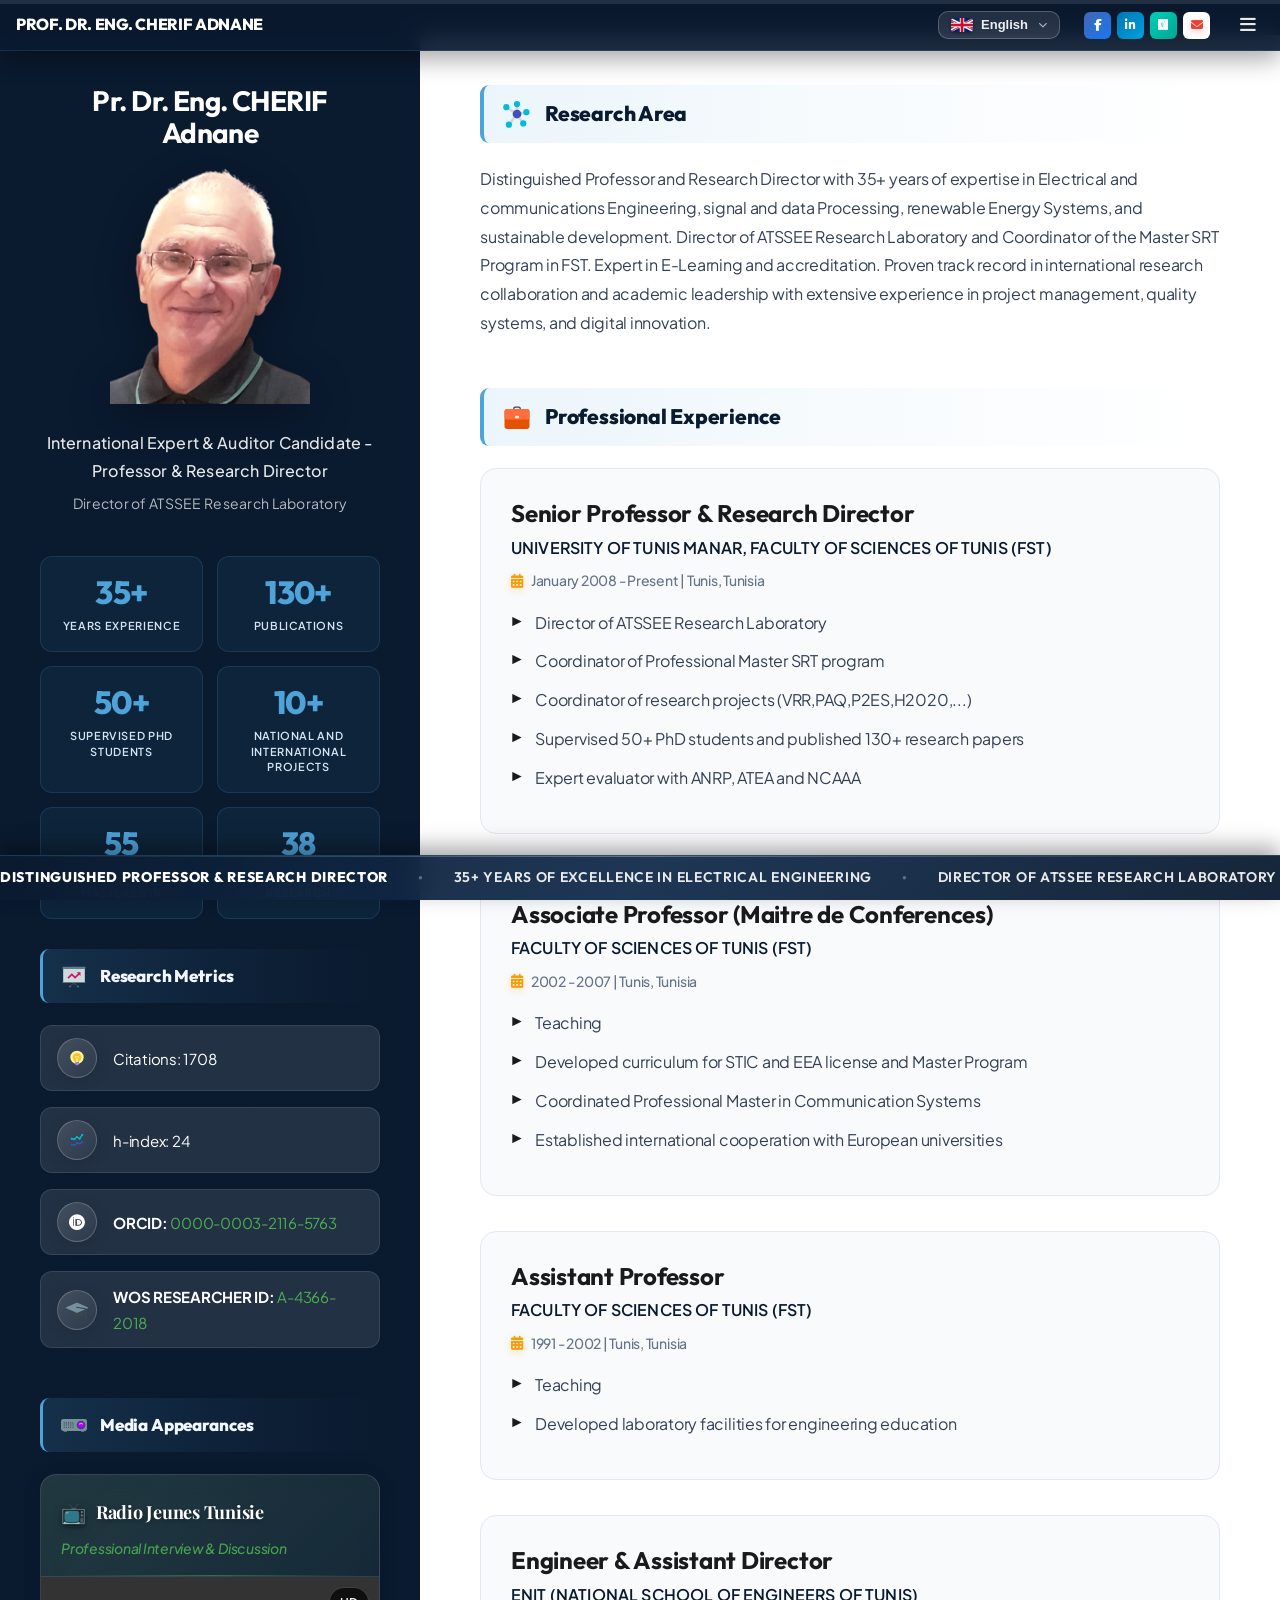
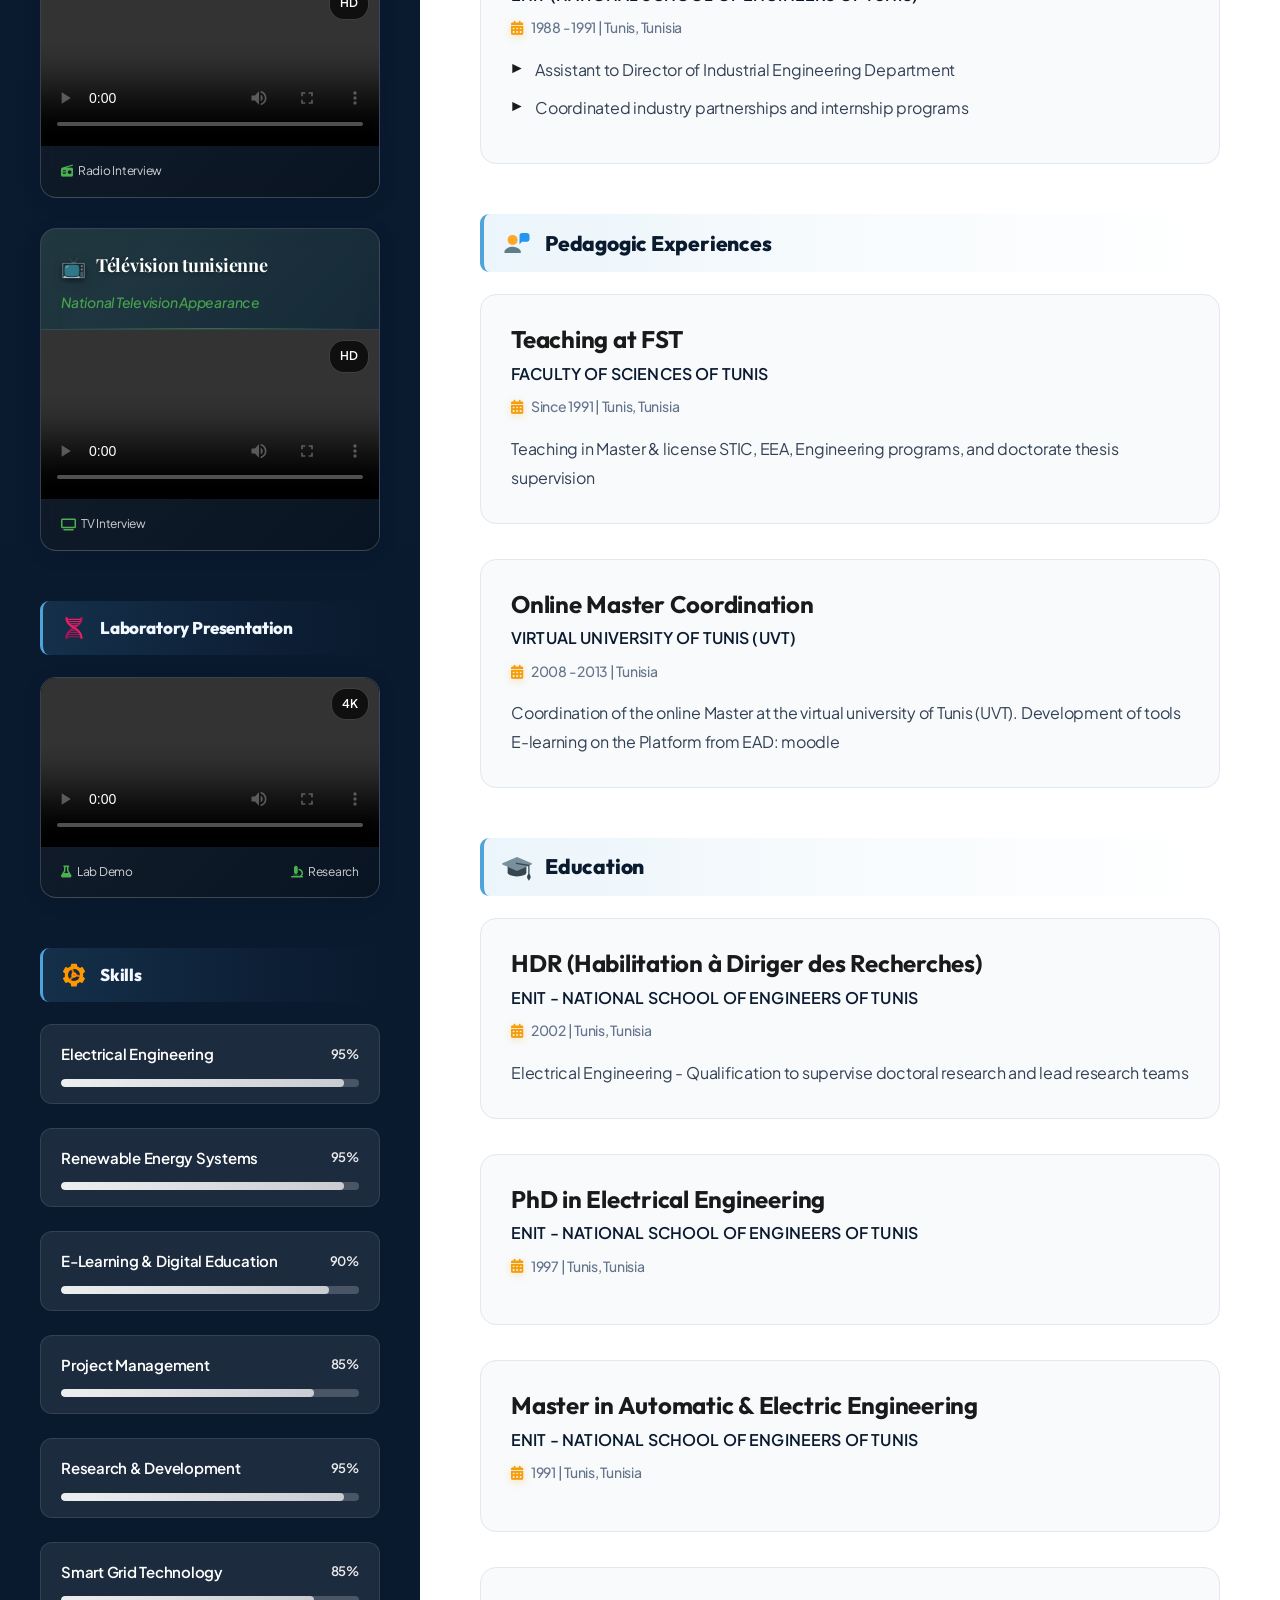
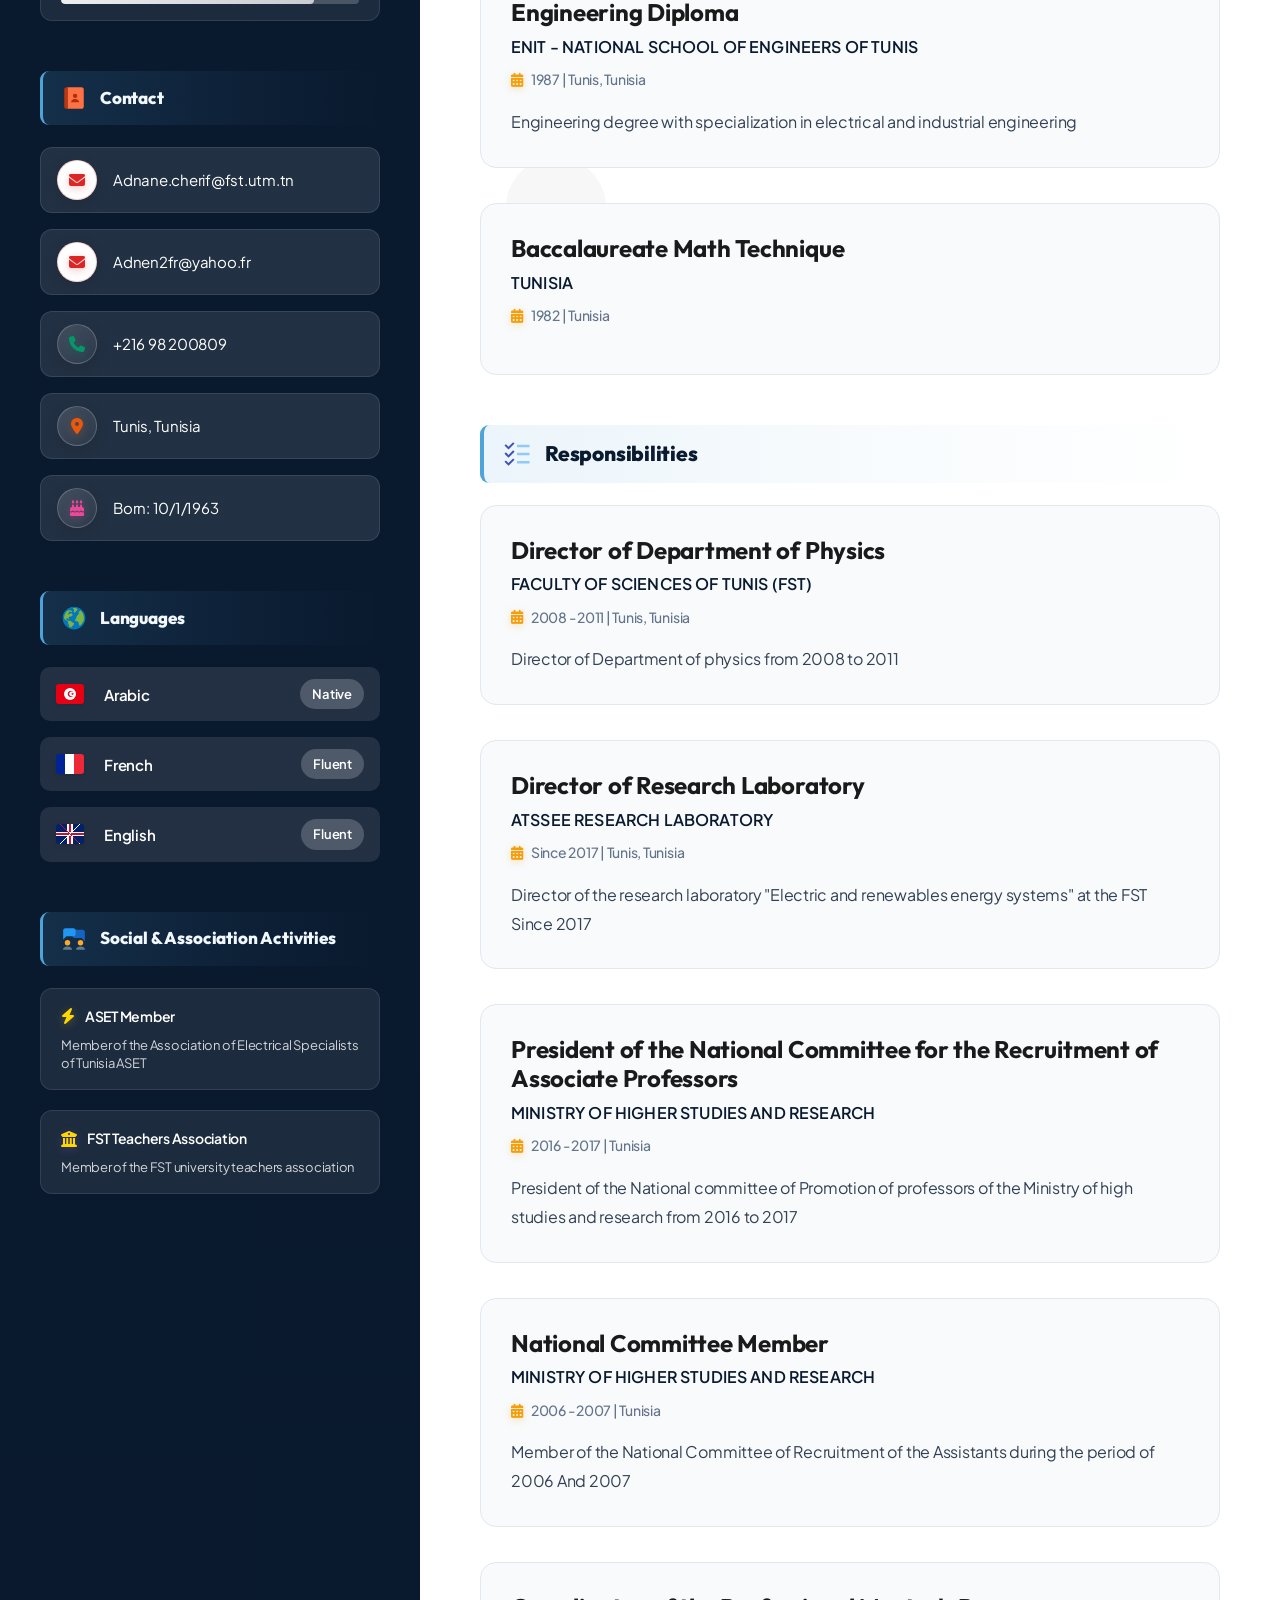
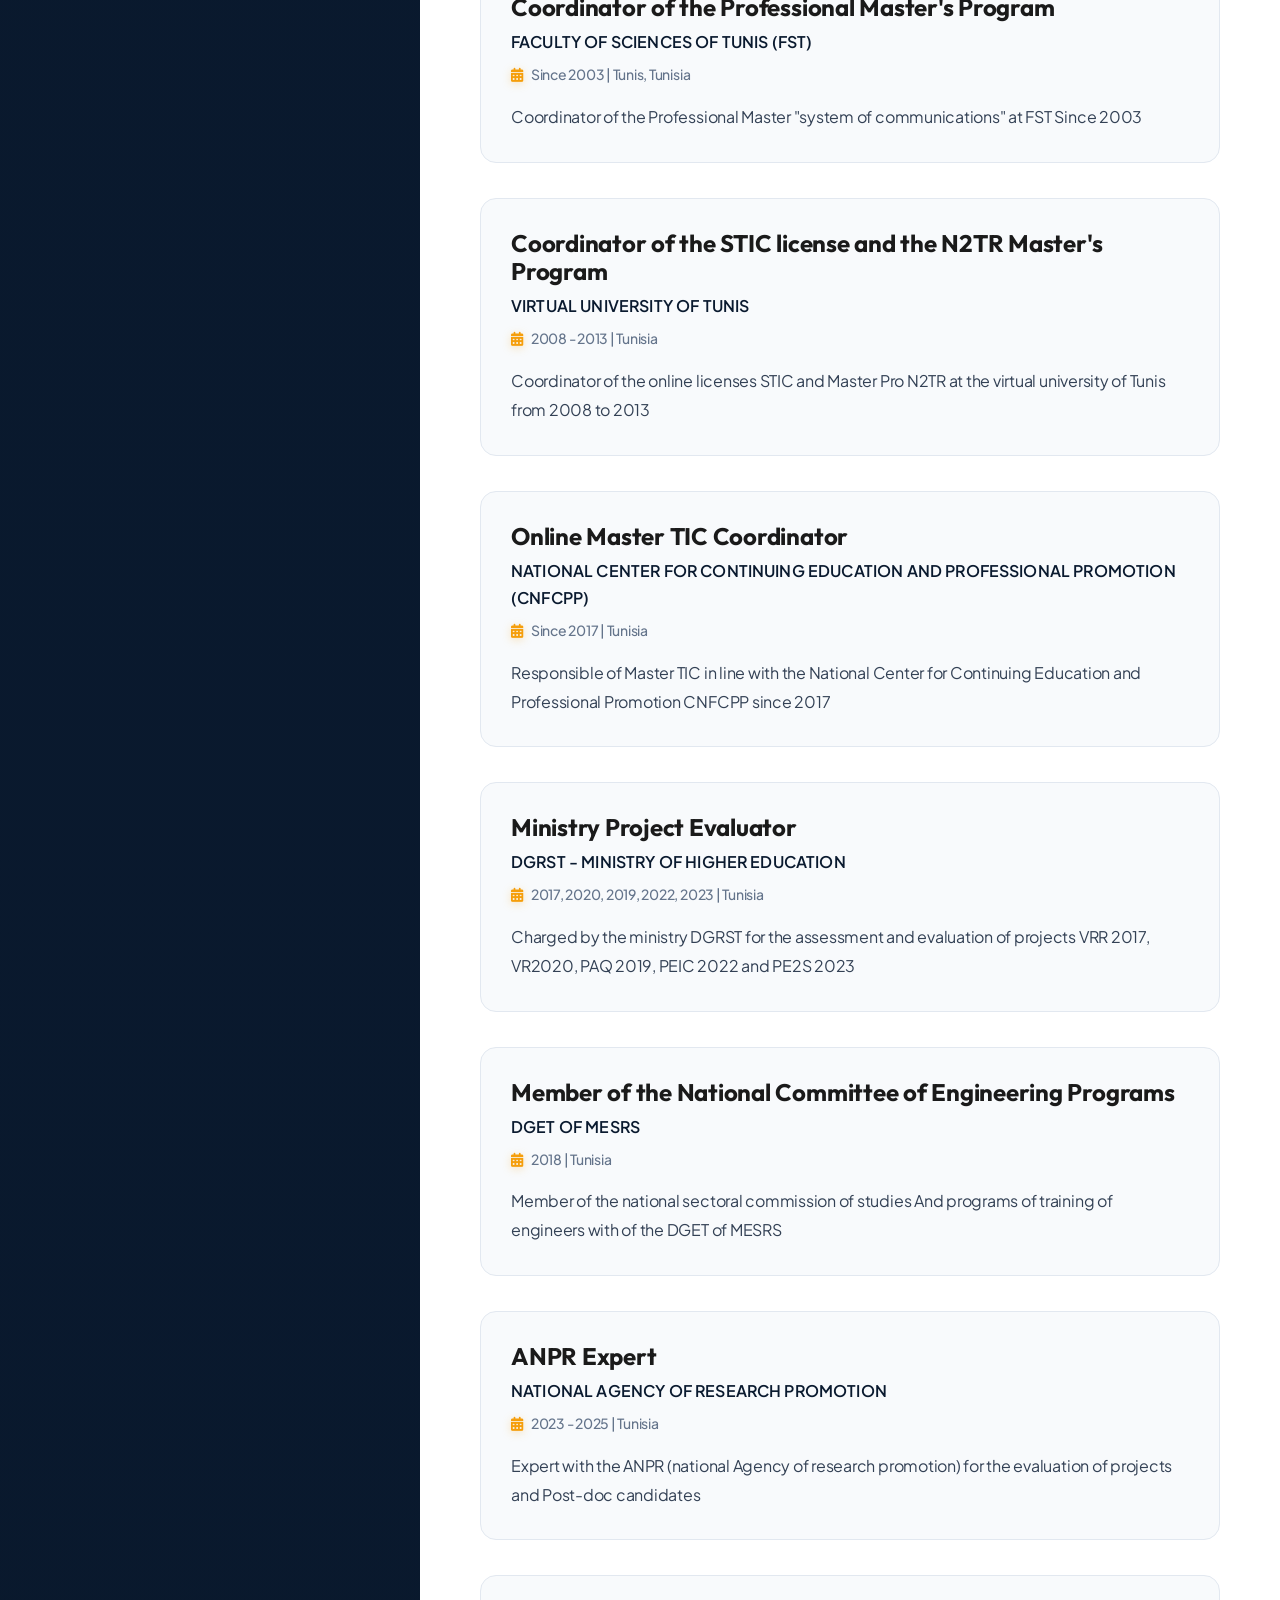
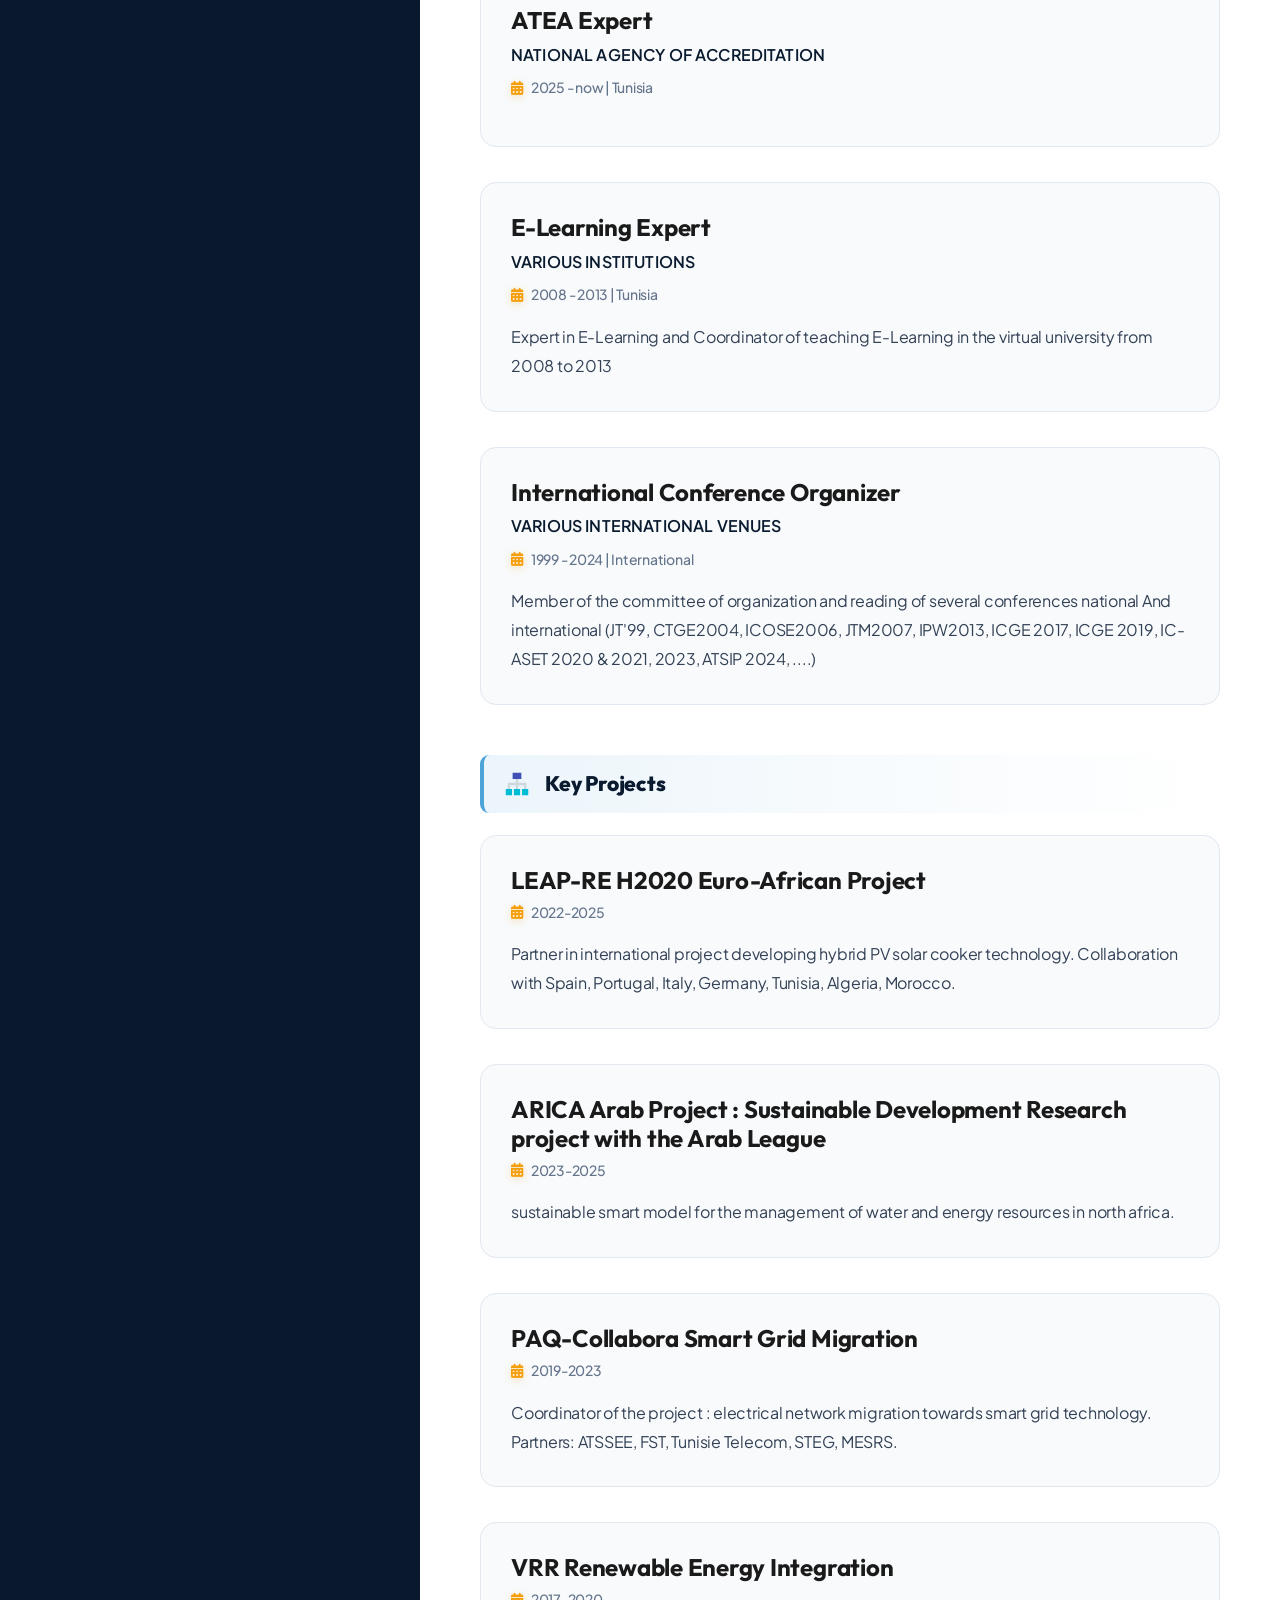
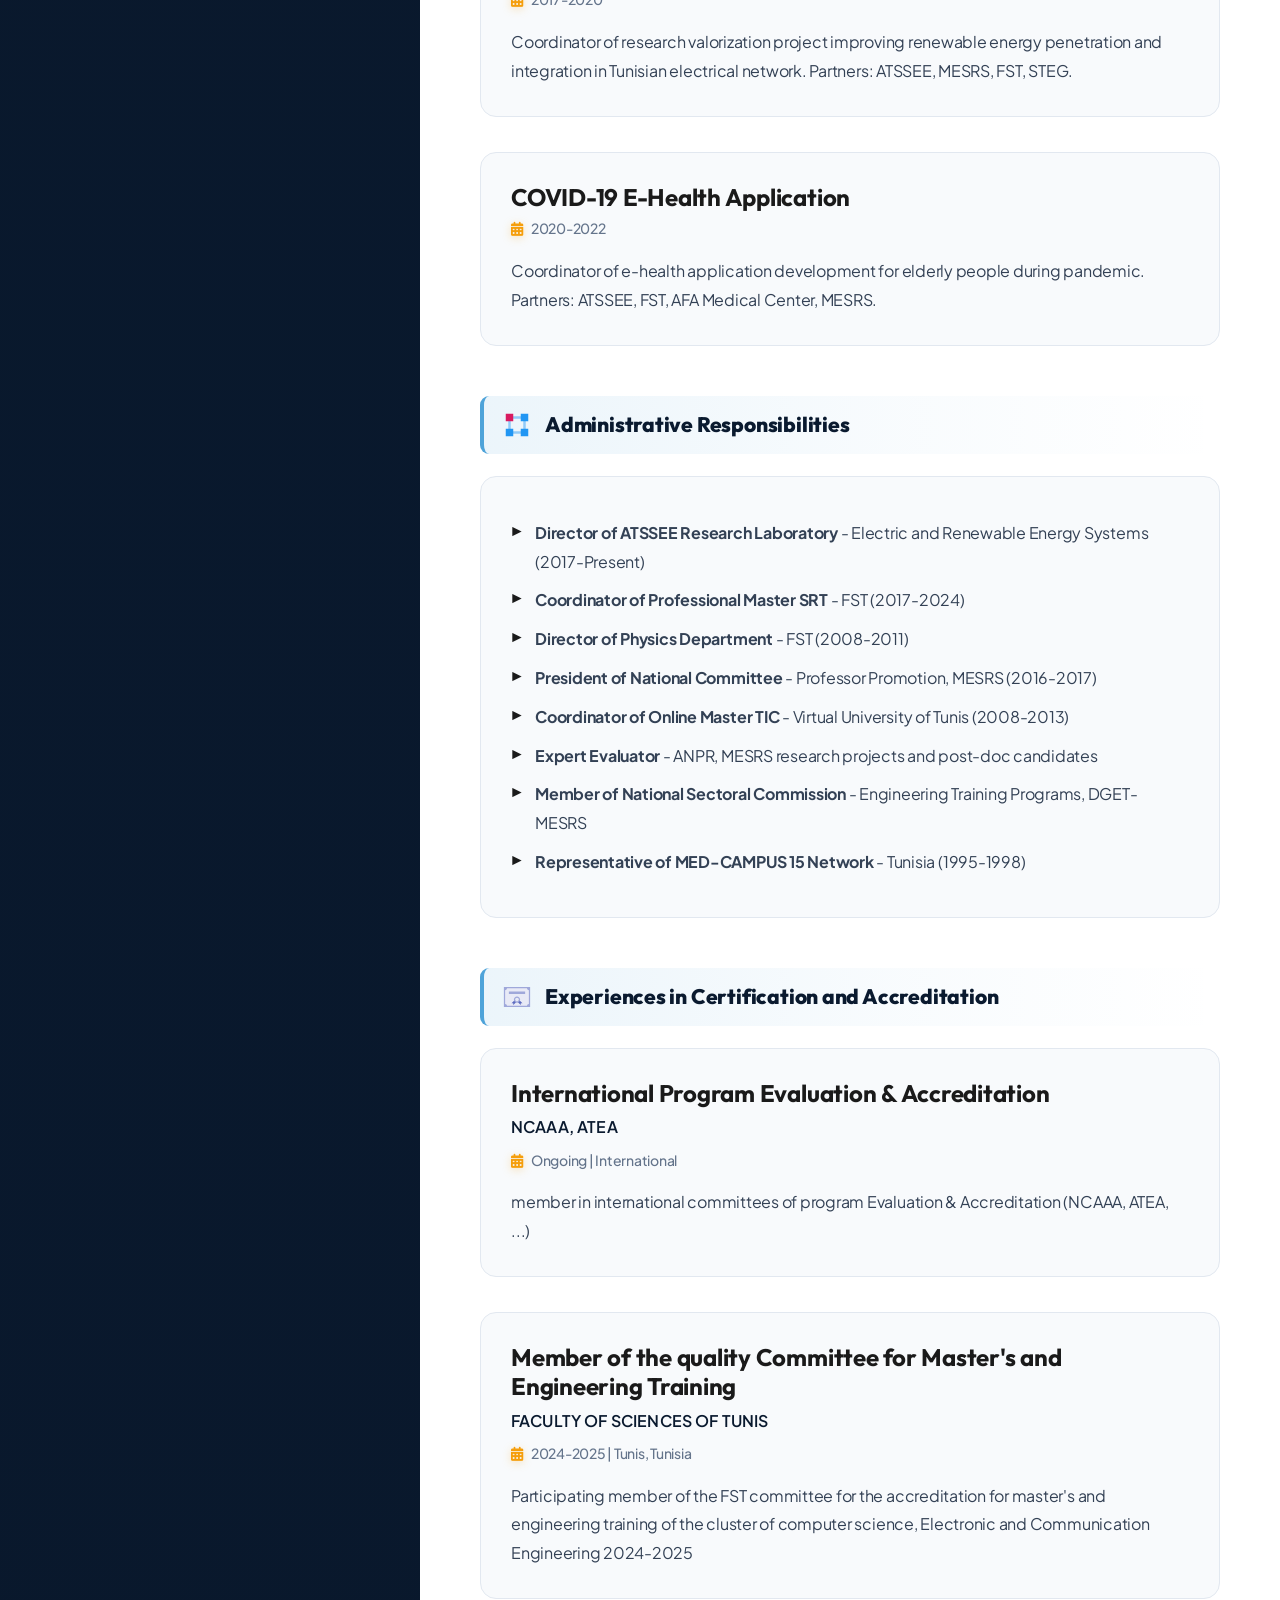
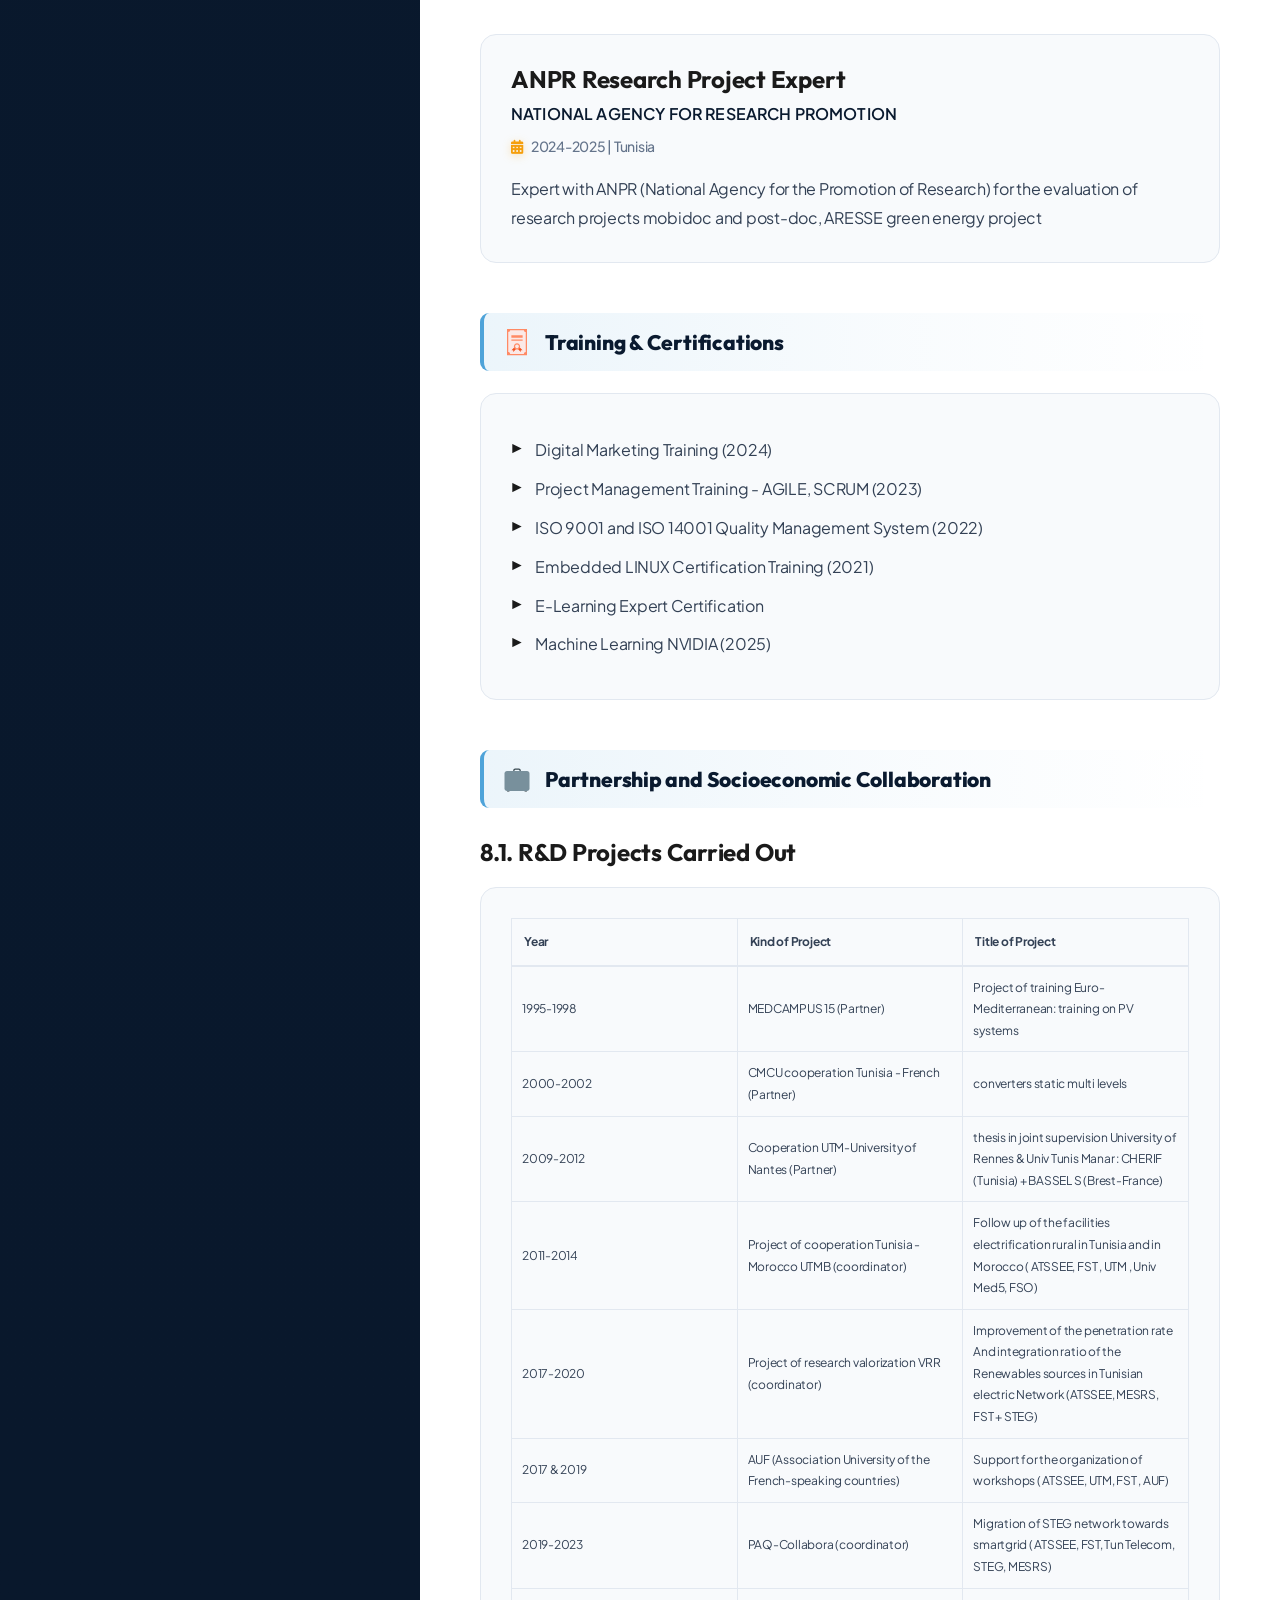
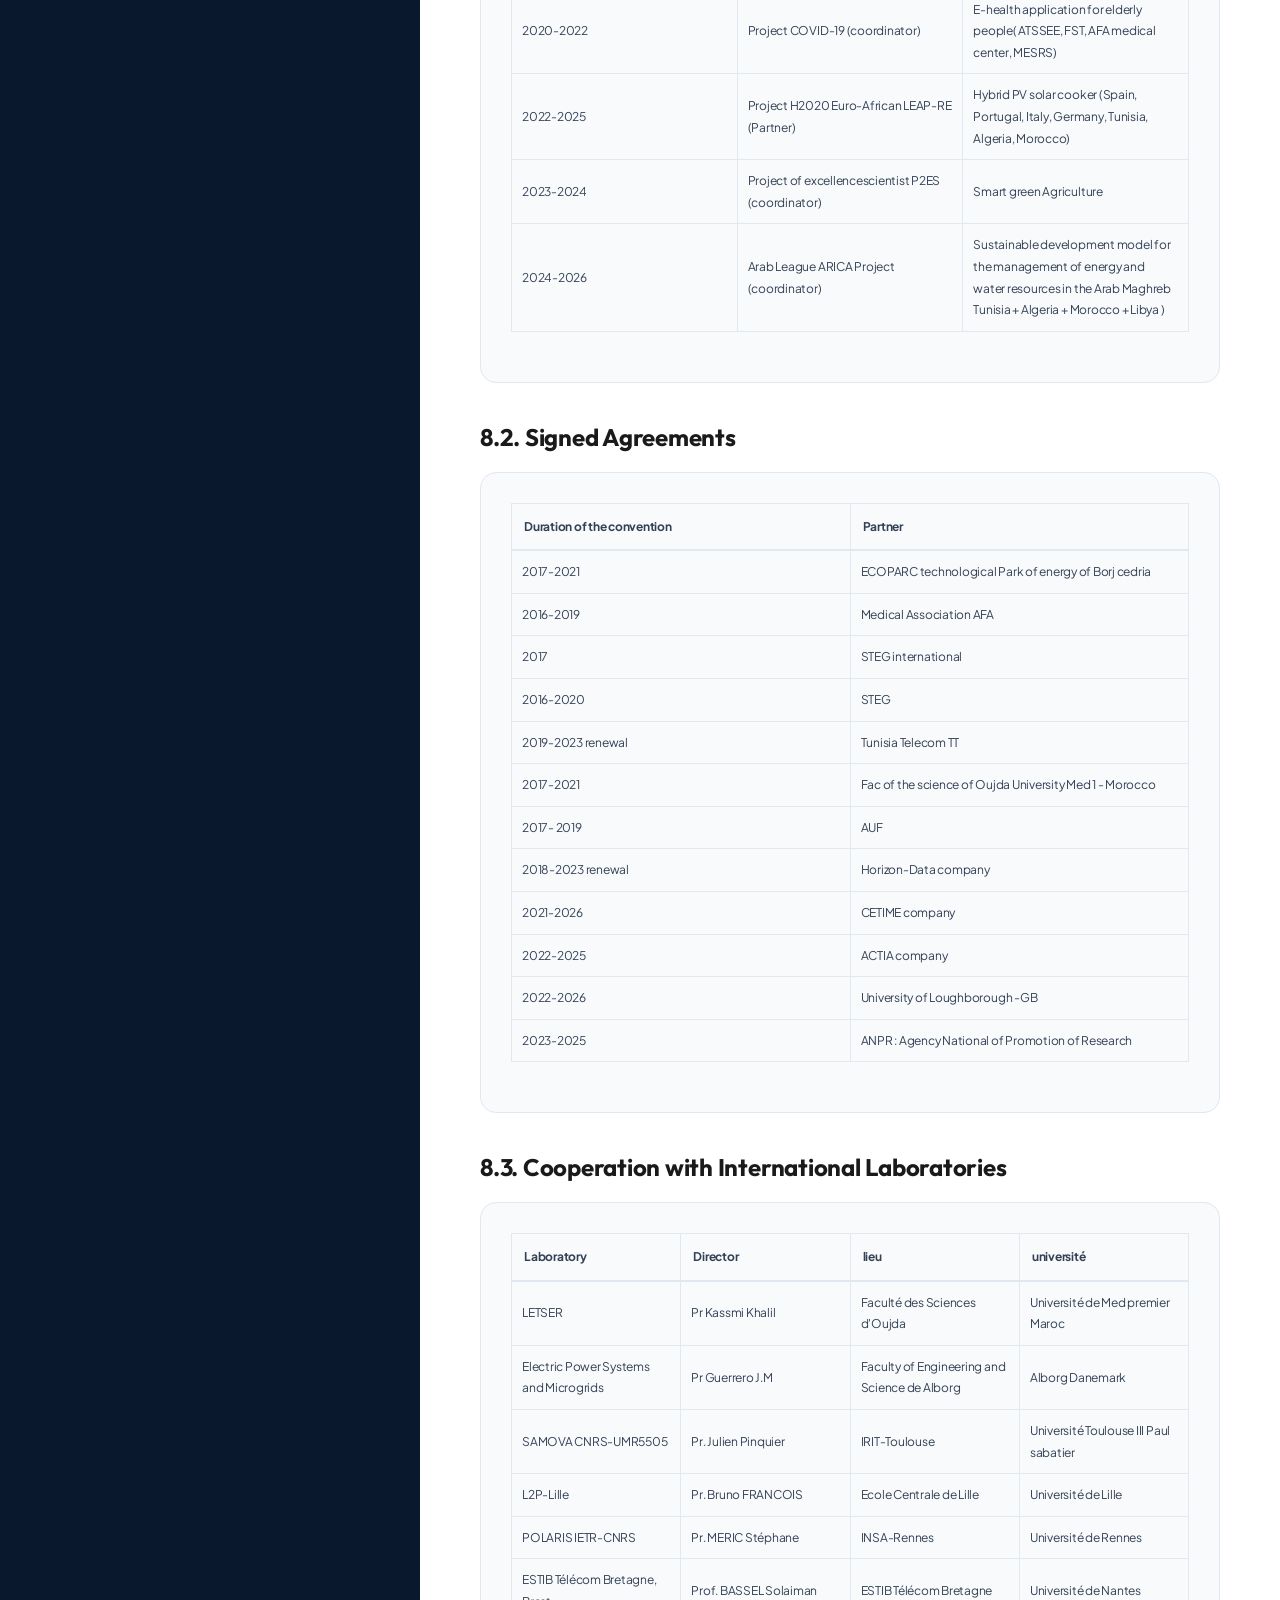
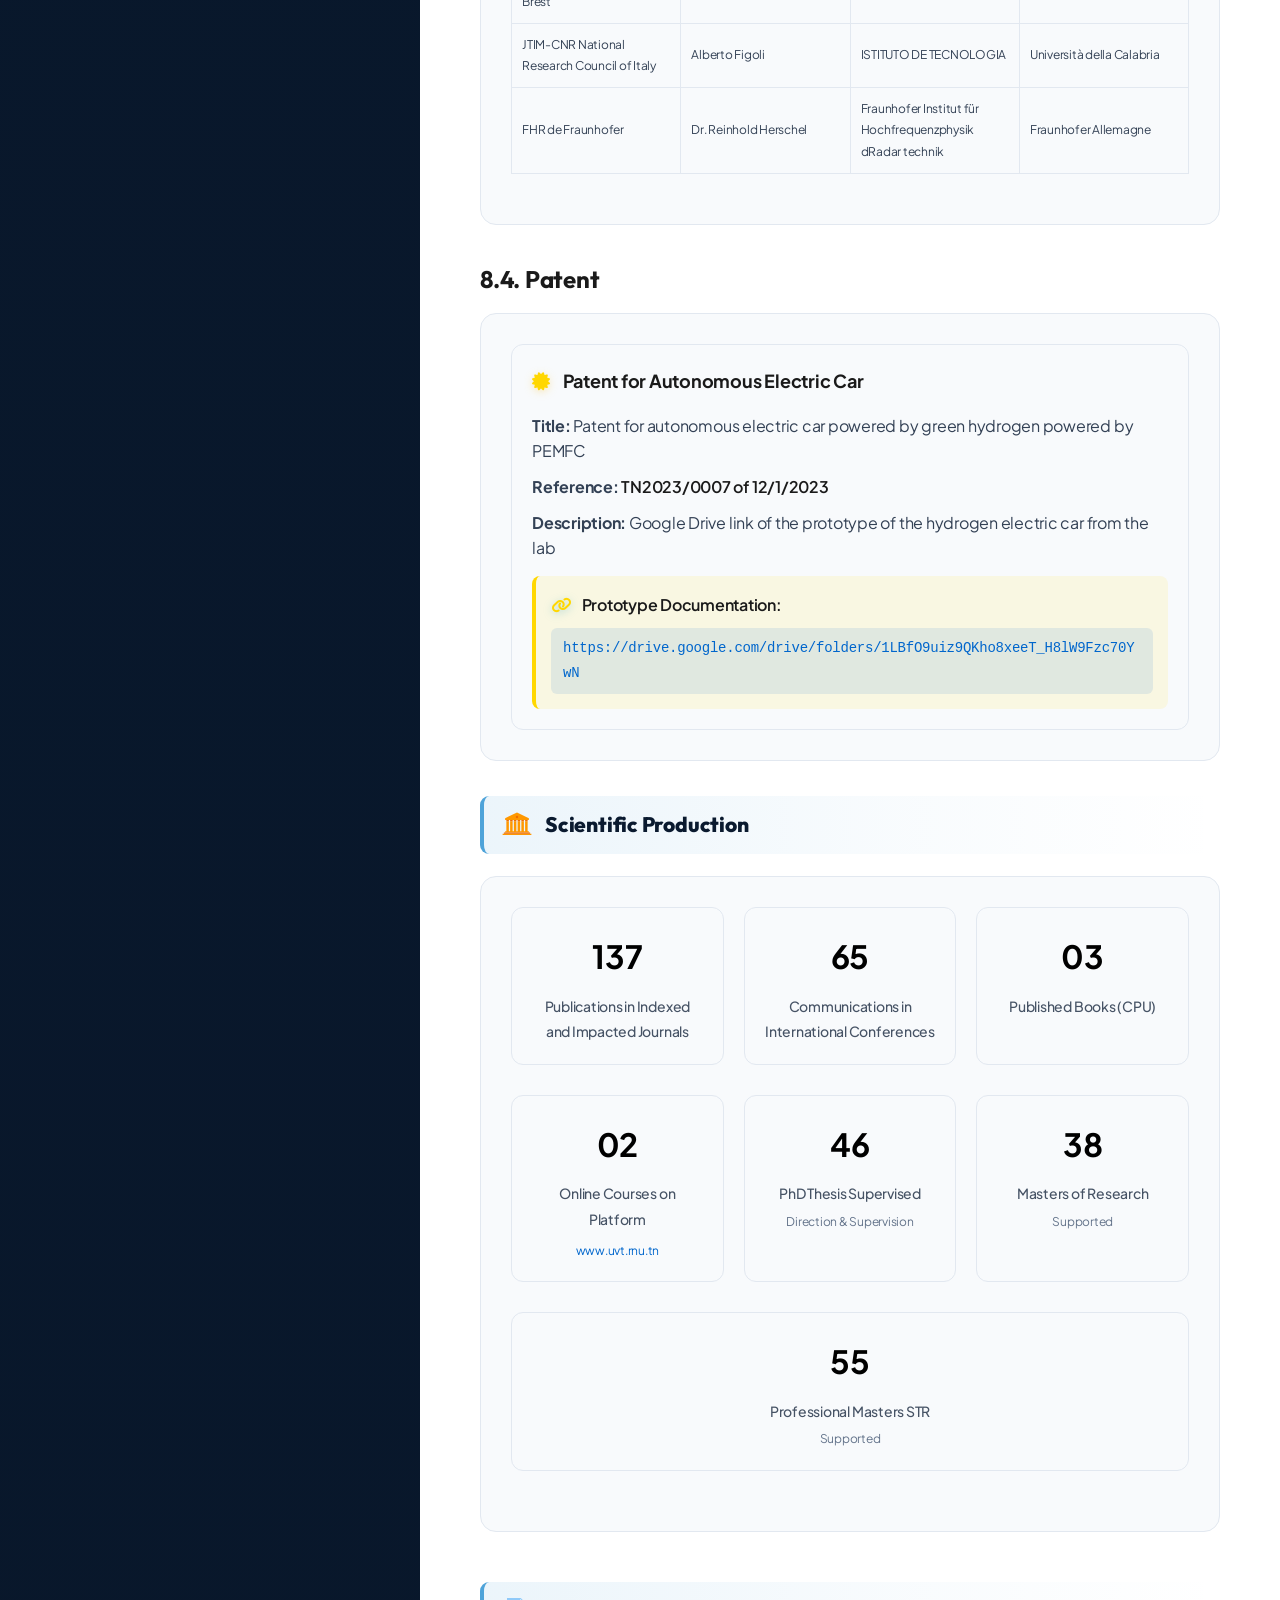
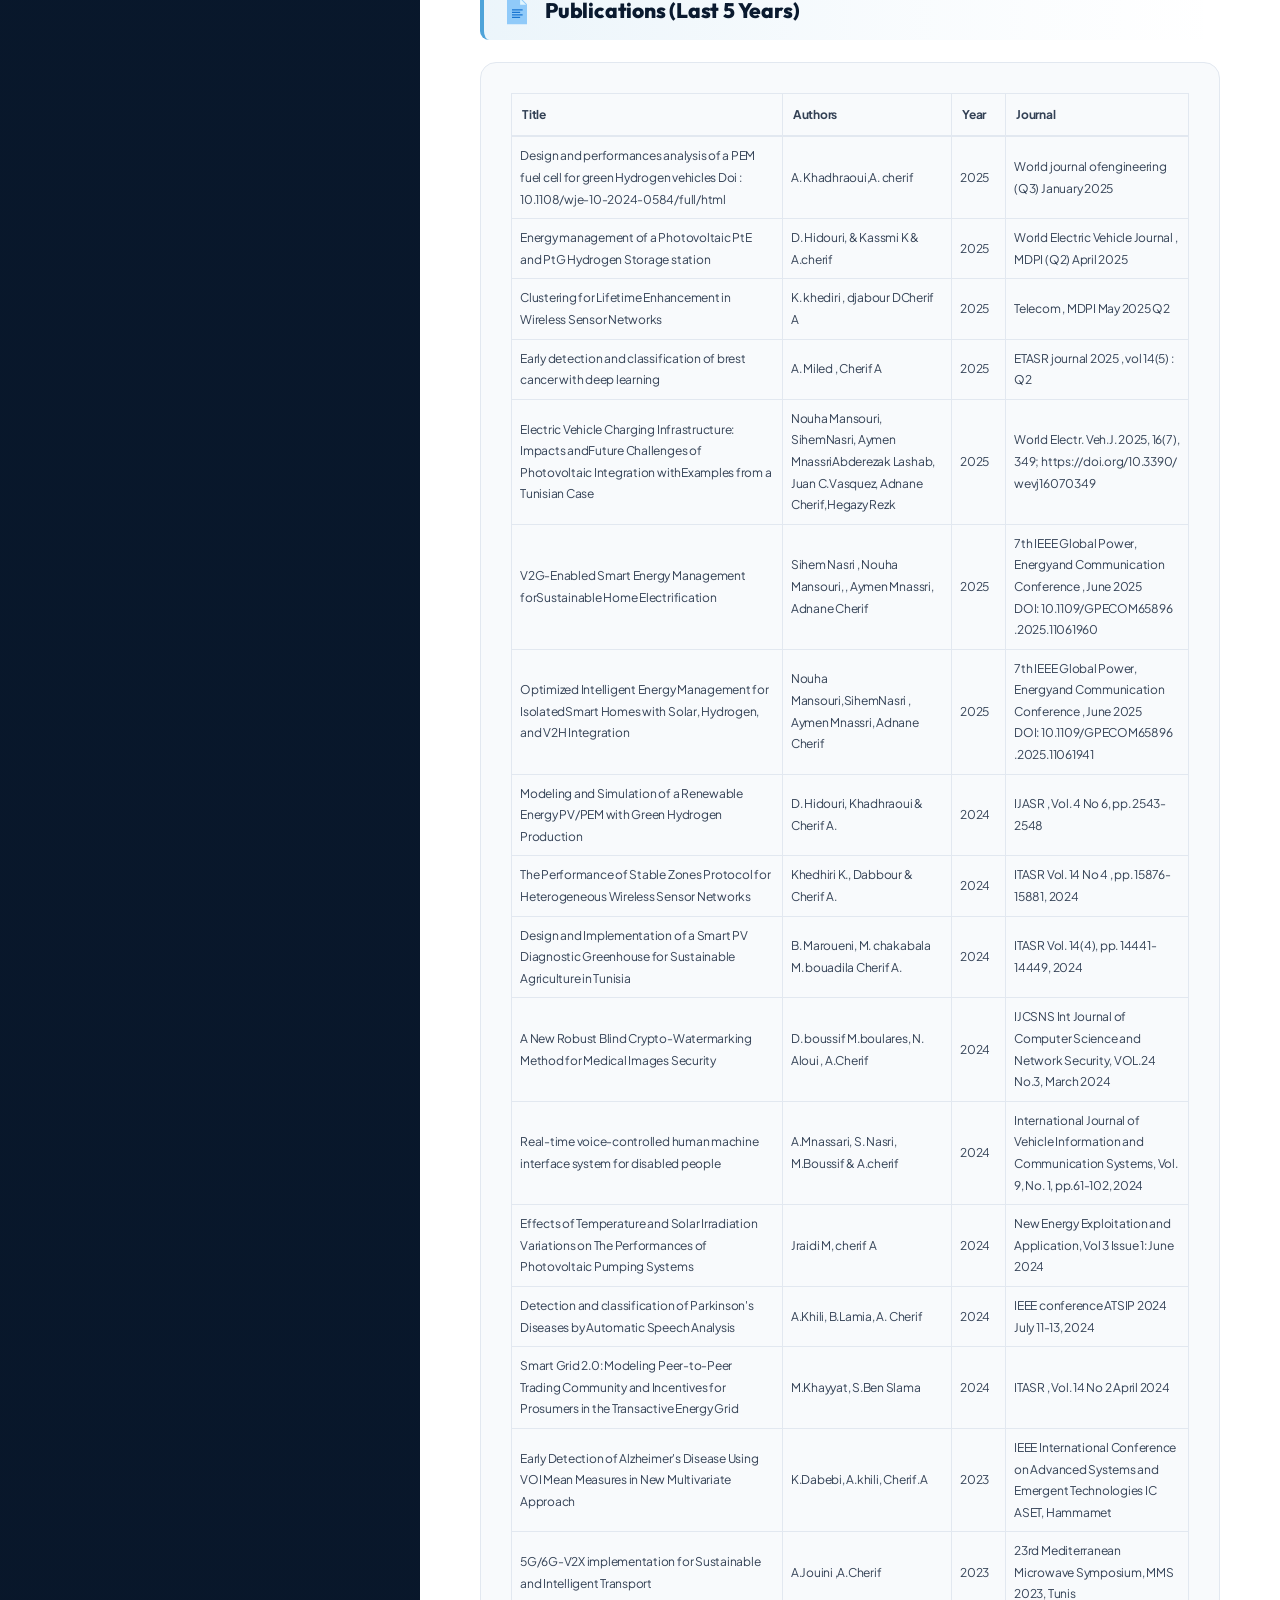
==== index.html @ 8b4de8dc "De-AI-slop: replace Tailwind blue-600 institution lines with natural navy" ====
<!DOCTYPE html>
<html lang="en">

<head>
    <meta charset="UTF-8">
    <meta name="viewport" content="width=device-width, initial-scale=1.0">
    <title>Prof. Dr. Eng. CHERIF Adnane - Professional CV</title>
    <link rel="preconnect" href="https://fonts.googleapis.com">
    <link rel="preconnect" href="https://fonts.gstatic.com" crossorigin>
    <link href="https://fonts.googleapis.com/css2?family=Outfit:wght@300;400;500;600;700;800&family=Plus+Jakarta+Sans:wght@300;400;500;600;700;800&family=Playfair+Display:ital,wght@0,400;0,500;0,600;0,700;1,400&display=swap" rel="stylesheet">
    <link rel="stylesheet" href="https://cdnjs.cloudflare.com/ajax/libs/font-awesome/6.4.0/css/all.min.css">
    <style>
        :root {
            --primary-color: #1a1a1a;
            --secondary-color: #2d5a3d;
            --accent-color: #2563eb;
            --text-primary: #0f172a;
            --text-secondary: #334155;
            --text-light: #64748b;
            --bg-primary: #ffffff;
            --bg-secondary: #f8fafc;
            --bg-accent: #f1f5f9;
            --border-color: #e2e8f0;
            --shadow-sm: 0 1px 2px 0 rgb(0 0 0 / 0.05);
            --shadow-md: 0 4px 6px -1px rgb(0 0 0 / 0.1), 0 2px 4px -2px rgb(0 0 0 / 0.1);
            --shadow-lg: 0 10px 15px -3px rgb(0 0 0 / 0.1), 0 4px 6px -4px rgb(0 0 0 / 0.1);
            --shadow-xl: 0 20px 25px -5px rgb(0 0 0 / 0.1), 0 8px 10px -6px rgb(0 0 0 / 0.1);
            --gradient-primary: linear-gradient(135deg, #166534 0%, #15803d 100%);
            --gradient-secondary: linear-gradient(135deg, #eab308 0%, #f59e0b 100%);
            --gradient-accent: linear-gradient(135deg, #475569 0%, #64748b 100%);
        }

        * {
            margin: 0;
            padding: 0;
            box-sizing: border-box;
        }

        body {
            font-family: 'Plus Jakarta Sans', -apple-system, BlinkMacSystemFont, 'Segoe UI', Roboto, sans-serif;
            line-height: 1.7;
            color: var(--text-primary);
            background: linear-gradient(135deg, #0f172a 0%, #1e293b 50%, #334155 100%);
            margin: 0;
            padding: 0;
            min-height: 100vh;
            overflow-x: hidden;
            -webkit-font-smoothing: antialiased;
            -moz-osx-font-smoothing: grayscale;
            text-rendering: optimizeLegibility;
            letter-spacing: -0.015em;
        }

        .cv-wrapper {
            width: 100%;
            margin: 0;
            background: var(--bg-primary);
            border-radius: 0;
            box-shadow: none;
            overflow: hidden;
            position: relative;
        }



        .cv-container {
            display: grid;
            grid-template-columns: 420px 1fr;
            min-height: 100vh;
            position: relative;
        }

        /* Force single column layout for problematic range */
        @media (max-width: 652px) {
            .cv-container {
                display: block !important;
                grid-template-columns: none !important;
                width: 100% !important;
                margin: 0 !important;
                padding: 0 !important;
            }
        }

        .sidebar {
            background: linear-gradient(135deg, #1a1a1a 0%, #2d2d2d 50%, #404040 100%);
            color: white;
            padding: 50px 40px;
            position: relative;
            overflow: visible;
        }

        .profile-section::before {
            content: '';
            position: absolute;
            top: -50px;
            left: -40px;
            right: -40px;
            width: calc(100% + 80px);
            height: 120px;
            background: white;
            z-index: 1;
        }

        .sidebar::before {
            content: '';
            position: absolute;
            top: 0;
            left: 0;
            right: 0;
            bottom: 0;
            background: url('data:image/svg+xml,<svg xmlns="http://www.w3.org/2000/svg" viewBox="0 0 100 100"><defs><pattern id="grain" width="100" height="100" patternUnits="userSpaceOnUse"><circle cx="25" cy="25" r="1" fill="white" opacity="0.05"/><circle cx="75" cy="75" r="1" fill="white" opacity="0.05"/><circle cx="50" cy="10" r="0.5" fill="white" opacity="0.03"/><circle cx="20" cy="80" r="0.5" fill="white" opacity="0.03"/></pattern></defs><rect width="100" height="100" fill="url(%23grain)"/></svg>');
            pointer-events: none;
        }

        .sidebar-content {
            position: relative;
            z-index: 2;
        }

        .main-content {
            padding: 50px 60px;
            background: var(--bg-primary);
            position: relative;
        }

        .floating-shapes {
            position: absolute;
            top: 0;
            left: 0;
            right: 0;
            bottom: 0;
            pointer-events: none;
            overflow: hidden;
        }

        .shape {
            position: absolute;
            opacity: 0.03;
            animation: float 20s infinite linear;
        }

        .shape-1 {
            top: 10%;
            left: 10%;
            width: 100px;
            height: 100px;
            background: var(--primary-color);
            border-radius: 50%;
            animation-delay: 0s;
        }

        .shape-2 {
            top: 60%;
            right: 15%;
            width: 80px;
            height: 80px;
            background: var(--accent-color);
            transform: rotate(45deg);
            animation-delay: 5s;
        }

        .shape-3 {
            bottom: 20%;
            left: 20%;
            width: 60px;
            height: 60px;
            background: var(--secondary-color);
            border-radius: 30%;
            animation-delay: 10s;
        }

        @keyframes float {

            0%,
            100% {
                transform: translateY(0px) rotate(0deg);
            }

            25% {
                transform: translateY(-20px) rotate(90deg);
            }

            50% {
                transform: translateY(-10px) rotate(180deg);
            }

            75% {
                transform: translateY(-30px) rotate(270deg);
            }
        }

        .profile-section {
            text-align: center;
            margin-bottom: 40px;
            position: relative;
        }

        .profile-img {
            width: 200px;
            height: 240px;
            margin: 0px auto 25px;
            background: transparent;
            padding: 0;
            overflow: visible;
            position: relative;
            transition: all 0.6s cubic-bezier(0.4, 0, 0.2, 1);
            box-shadow: none;
            z-index: 10;
            filter: drop-shadow(0 10px 20px rgba(0, 0, 0, 0.3));
        }

        /* Floating profile picture for scroll effect */
        .profile-img.floating {
            position: fixed !important;
            top: 15px;
            left: 15px;
            width: 80px !important;
            height: 80px !important;
            margin: 0 !important;
            padding: 0 !important;
            z-index: 1001;
            background: transparent !important;
            border-radius: 50% !important;
            overflow: hidden !important;
            box-shadow:
                0 0 0 3px rgba(255, 255, 255, 0.9),
                0 0 0 6px rgba(255, 255, 255, 0.3),
                0 0 20px rgba(255, 255, 255, 0.4),
                0 15px 35px rgba(0, 0, 0, 0.3) !important;
            transform: scale(1);
            animation: float-in 0.8s cubic-bezier(0.4, 0, 0.2, 1), gentle-float 3s ease-in-out infinite 1s;
            filter: drop-shadow(0 8px 25px rgba(0, 0, 0, 0.2));
        }

        @keyframes float-in {
            0% {
                opacity: 0;
                transform: scale(0.3) translateY(-30px) rotate(-10deg);
            }

            50% {
                opacity: 0.7;
                transform: scale(1.05) translateY(5px) rotate(2deg);
            }

            100% {
                opacity: 1;
                transform: scale(1) translateY(0) rotate(0deg);
            }
        }

        @keyframes gentle-float {

            0%,
            100% {
                transform: translateY(0px) scale(1);
            }

            50% {
                transform: translateY(-3px) scale(1.02);
            }
        }

        .profile-img.floating::before {
            display: none;
        }

        @keyframes pulse-ring {
            0% {
                transform: scale(1);
                opacity: 0.8;
            }

            50% {
                transform: scale(1.05);
                opacity: 0.4;
            }

            100% {
                transform: scale(1);
                opacity: 0.8;
            }
        }

        .profile-img.floating:hover {
            transform: scale(1.15) !important;
            box-shadow:
                0 0 0 4px rgba(255, 255, 255, 1),
                0 0 0 8px rgba(255, 255, 255, 0.4),
                0 0 30px rgba(255, 255, 255, 0.6),
                0 20px 50px rgba(0, 0, 0, 0.4) !important;
            filter: drop-shadow(0 12px 35px rgba(0, 0, 0, 0.3)) brightness(1.1);
        }

        .profile-img.floating img,
        .profile-img.floating .profile-fallback {
            transition: all 0.6s cubic-bezier(0.4, 0, 0.2, 1);
        }

        /* Fixed Moving Text Banner */
        .moving-text-banner {
            position: fixed;
            bottom: 0;
            left: 0;
            width: 100%;
            height: 45px;
            background: linear-gradient(135deg,
                    rgba(24, 24, 24, 0.95),
                    rgba(40, 40, 40, 0.95),
                    rgba(24, 24, 24, 0.95));
            backdrop-filter: blur(15px);
            border-top: 1px solid rgba(255, 255, 255, 0.1);
            z-index: 999;
            overflow: hidden;
            display: flex;
            align-items: center;
            box-shadow: 0 -4px 20px rgba(0, 0, 0, 0.3);
        }

        .moving-text-banner::before {
            content: '';
            position: absolute;
            top: 0;
            left: 0;
            right: 0;
            height: 1px;
            background: linear-gradient(90deg,
                    transparent,
                    rgba(255, 255, 255, 0.3),
                    transparent);
            animation: shimmer-line 3s infinite;
        }

        @keyframes shimmer-line {
            0% {
                transform: translateX(-100%);
            }

            100% {
                transform: translateX(100%);
            }
        }

        .moving-text-content {
            white-space: nowrap;
            animation: scroll-text 60s linear infinite;
            font-size: 14px;
            font-weight: 600;
            color: rgba(255, 255, 255, 0.9);
            text-shadow: none;
            letter-spacing: 0.05em;
            font-family: 'Outfit', sans-serif;
            display: flex;
            width: max-content;
            min-width: 100%;
            text-transform: uppercase;
            align-items: center;
        }

        @keyframes scroll-text {
            0% {
                transform: translateX(0%);
            }

            100% {
                transform: translateX(-50%);
            }
        }

        .moving-text-content .highlight {
            color: #ffffff;
            font-weight: 800;
            text-shadow: none;
        }

        .moving-text-content .separator {
            margin: 0 30px;
            color: rgba(255, 255, 255, 0.3);
            font-size: 8px;
            vertical-align: middle;
        }

        /* Pause animation on hover */
        .moving-text-banner:hover .moving-text-content {
            animation-play-state: paused;
        }

        /* Responsive adjustments */
        @media (max-width: 768px) {
            .moving-text-banner {
                height: 40px;
            }

            .moving-text-content {
                font-size: 13px;
            }
        }

        /* Extra small screens - prevent text cutoff */
        @media (max-width: 653px) {
            .moving-text-banner {
                height: 36px !important;
                overflow: hidden !important;
                position: fixed !important;
                bottom: 0 !important;
                left: 0 !important;
                right: 0 !important;
                width: 100vw !important;
                z-index: 1000 !important;
            }

            .moving-text-content {
                font-size: 11px !important;
                line-height: 36px !important;
                height: 36px !important;
                display: flex !important;
                align-items: center !important;
                white-space: nowrap !important;
                animation: scroll-text 40s linear infinite !important;
                width: max-content !important;
            }

            .moving-text-content .separator {
                margin: 0 12px !important;
                font-size: 12px !important;
            }

            .moving-text-content .highlight {
                color: #ffd700 !important;
                font-weight: 600 !important;
                text-shadow: none !important;
            }
        }

        /* Very small screens */
        @media (max-width: 480px) {
            .moving-text-banner {
                height: 36px;
            }

            .moving-text-content {
                font-size: 11px;
                line-height: 36px;
                height: 36px;
                animation: scroll-text 40s linear infinite;
                width: max-content;
                min-width: 200%;
            }

            .moving-text-content .separator {
                margin: 0 12px;
                font-size: 12px;
            }
        }

        /* Ultra small screens */
        @media (max-width: 360px) {
            .moving-text-banner {
                height: 34px;
            }

            .moving-text-content {
                font-size: 10px;
                line-height: 34px;
                height: 34px;
                animation: scroll-text 35s linear infinite;
                width: max-content;
                min-width: 200%;
            }

            .moving-text-content .separator {
                margin: 0 10px;
                font-size: 11px;
            }
        }

        /* Hide on print */
        @media print {
            .moving-text-banner {
                display: none;
            }
        }

        .profile-img:hover {
            transform: scale(1.05) translateY(-8px);
            box-shadow: none;
            filter: drop-shadow(0 15px 30px rgba(0, 0, 0, 0.4));
        }

        .profile-img img {
            width: 100%;
            height: 100%;
            object-fit: cover;
            object-position: center top;
            border-radius: 0;
            transition: all 0.4s cubic-bezier(0.4, 0, 0.2, 1);
            filter: brightness(1.3) contrast(1.15) saturate(0.5) hue-rotate(-20deg);
            background: transparent;
            display: block;
            position: relative;
            z-index: 11;
        }

        .profile-img:hover img {
            filter: brightness(1.7) contrast(1.3) saturate(0.1) hue-rotate(-40deg);
            transform: scale(1.02);
        }

        /* PDF compatibility fixes */
        .profile-img {
            -webkit-print-color-adjust: exact;
            print-color-adjust: exact;
        }

        /* Fallback for missing image */
        .profile-img:empty::after,
        .profile-img img[style*="display: none"]+ ::after {
            content: 'PC';
            position: absolute;
            top: 50%;
            left: 50%;
            transform: translate(-50%, -50%);
            font-size: 48px;
            font-weight: bold;
            color: #666;
            background: linear-gradient(135deg, #e8e8e8, #f5f5f5);
            width: 120px;
            height: 120px;
            border-radius: 50%;
            display: flex;
            align-items: center;
            justify-content: center;
            z-index: 1;
        }

        /* Reliable fallback element for PDF */
        .profile-fallback {
            position: absolute;
            top: 50%;
            left: 50%;
            transform: translate(-50%, -50%);
            font-size: 48px;
            font-weight: 700;
            color: #4a5568;
            font-family: 'Playfair Display', serif;
            z-index: 1;
            display: flex;
            align-items: center;
            justify-content: center;
            width: 100%;
            height: 100%;
            background: linear-gradient(135deg, #f7fafc, #edf2f7);
            border-radius: 50%;
            opacity: 0;
            transition: opacity 0.3s ease;
            -webkit-print-color-adjust: exact;
            print-color-adjust: exact;
        }

        /* Show fallback when image is hidden or missing */
        .profile-img img[style*="display: none"]~.profile-fallback,
        .profile-img:not(:has(img)) .profile-fallback {
            opacity: 1;
        }

        /* For PDF conversion - always show fallback behind image */
        @media print {
            .profile-fallback {
                opacity: 1;
                z-index: 0;
            }

            .profile-img img {
                z-index: 1;
                position: relative;
            }
        }

        .profile-img::before {
            display: none;
        }

        .profile-img::after {
            display: none;
        }



        @keyframes shimmer {

            0%,
            100% {
                opacity: 0.3;
                transform: rotate(0deg) scale(1);
            }

            50% {
                opacity: 0.8;
                transform: rotate(180deg) scale(1.02);
            }
        }

        @keyframes rotate {
            from {
                transform: rotate(0deg);
            }

            to {
                transform: rotate(360deg);
            }
        }

        .name {
            font-family: 'Outfit', sans-serif;
            font-size: 28px;
            font-weight: 700;
            margin-bottom: 15px;
            text-align: center;
            color: #ffffff;
            letter-spacing: -0.02em;
            line-height: 1.2;
            white-space: nowrap !important;
            overflow: hidden;
            text-overflow: ellipsis;
            width: 100%;
            padding: 0 10px;
        }

        .title {
            font-family: 'Plus Jakarta Sans', sans-serif;
            font-size: 16px;
            text-align: center;
            margin-bottom: 8px;
            color: rgba(255, 255, 255, 0.9);
            font-weight: 500;
            letter-spacing: 0.01em;
        }

        .subtitle {
            font-family: 'Plus Jakarta Sans', sans-serif;
            font-size: 14px;
            text-align: center;
            margin-bottom: 30px;
            color: rgba(255, 255, 255, 0.7);
            font-weight: 400;
            letter-spacing: 0.02em;
        }

        .section {
            margin-bottom: 50px;
            animation: fadeInUp 0.8s cubic-bezier(0.2, 0.8, 0.2, 1);
        }

        @keyframes fadeInUp {
            from {
                opacity: 0;
                transform: translateY(20px);
            }

            to {
                opacity: 1;
                transform: translateY(0);
            }
        }

        .section-title {
            font-family: 'Outfit', sans-serif;
            font-size: 24px;
            font-weight: 700;
            margin-bottom: 25px;
            padding-bottom: 0;
            border-bottom: none;
            color: #ffffff;
            position: relative;
            display: flex;
            align-items: center;
            gap: 12px;
            letter-spacing: -0.02em;
        }

        .section-title i {
            font-size: 20px;
            margin-right: 0;
            padding: 0;
            border-radius: 0;
            background: transparent;
            backdrop-filter: none;
            border: none;
            display: inline-flex;
            align-items: center;
            justify-content: center;
            width: auto;
            height: auto;
            color: rgba(255, 255, 255, 0.8);
            transition: all 0.3s ease;
        }

        .section-title i:hover {
            transform: none;
            background: transparent;
        }

        .section-title::after {
            display: none;
        }

        .section:hover .section-title::after {
            width: 0;
        }

        .main-content .section-title {
            color: #1a1a1a;
            font-size: 28px;
            margin-bottom: 30px;
            font-weight: 800;
        }

        .main-content .section-title i {
            background: transparent;
            border-color: transparent;
            color: #334155;
            box-shadow: none;
        }

        .main-content .section-title::after {
            display: none;
        }

        /* Unified Title Colors - Professional Dark Blue/Slate */
        .main-content .section:nth-child(n) .section-title {
            color: #0f172a;
        }

        /* Media - Red */
        .main-content .section:nth-child(15) .section-title {
            color: #f59e0b;
        }

        /* Annexes - Gold */

        /* Add background styling to all section titles */
        .main-content .section-title {
            border-radius: 10px !important;
            padding: 15px 20px !important;
            margin-bottom: 25px !important;
            backdrop-filter: blur(10px) !important;
            width: 100% !important;
            max-width: 100% !important;
        }

        /* Remove background styling from Research Area */
        .main-content .section:nth-child(2) .section-title {
            background: none !important;
            border-radius: 0 !important;
            border-left: none !important;
            padding: 0 0 10px 0 !important;
            backdrop-filter: none !important;
            box-shadow: none !important;
        }

        /* Individual section title backgrounds matching their colors */
        .main-content .section:nth-child(3) .section-title {
            background: linear-gradient(135deg, rgba(14, 122, 54, 0.1), rgba(14, 122, 54, 0.05)) !important;
            border-left: 4px solid #0e7a36 !important;
            box-shadow: 0 4px 15px rgba(14, 122, 54, 0.1) !important;
        }

        /* Professional Experience - Green */

        .main-content .section:nth-child(4) .section-title {
            background: linear-gradient(135deg, rgba(12, 133, 56, 0.1), rgba(12, 133, 56, 0.05)) !important;
            border-left: 4px solid #0c8538 !important;
            box-shadow: 0 4px 15px rgba(12, 133, 56, 0.1) !important;
        }

        /* Achievements - Green */

        .main-content .section:nth-child(5) .section-title {
            background: linear-gradient(135deg, rgba(12, 133, 56, 0.1), rgba(12, 133, 56, 0.05)) !important;
            border-left: 4px solid #0c8538 !important;
            box-shadow: 0 4px 15px rgba(12, 133, 56, 0.1) !important;
        }

        /* Pedagogic Experiences - Green */

        .main-content .section:nth-child(5) .section-title {
            background: linear-gradient(135deg, rgba(168, 85, 247, 0.1), rgba(168, 85, 247, 0.05)) !important;
            border-left: 4px solid #a855f7 !important;
            box-shadow: 0 4px 15px rgba(168, 85, 247, 0.1) !important;
        }

        /* Education - Purple */

        .main-content .section:nth-child(6) .section-title {
            background: linear-gradient(135deg, rgba(99, 151, 248, 0.1), rgba(99, 151, 248, 0.05)) !important;
            border-left: 4px solid #6397f8 !important;
            box-shadow: 0 4px 15px rgba(99, 151, 248, 0.1) !important;
        }

        /* Responsibilities - Blue */

        .main-content .section:nth-child(7) .section-title {
            background: linear-gradient(135deg, rgba(6, 182, 212, 0.1), rgba(6, 182, 212, 0.05)) !important;
            border-left: 4px solid #06b6d4 !important;
            box-shadow: 0 4px 15px rgba(6, 182, 212, 0.1) !important;
        }

        /* Key Projects - Cyan */

        .main-content .section:nth-child(8) .section-title {
            background: linear-gradient(135deg, rgba(231, 65, 65, 0.1), rgba(231, 65, 65, 0.05)) !important;
            border-left: 4px solid #e74141 !important;
            box-shadow: 0 4px 15px rgba(231, 65, 65, 0.1) !important;
        }

        /* Administrative - Red */

        .main-content .section:nth-child(9) .section-title {
            background: linear-gradient(135deg, rgba(251, 191, 36, 0.1), rgba(251, 191, 36, 0.05)) !important;
            border-left: 4px solid #fbbf24 !important;
            box-shadow: 0 4px 15px rgba(251, 191, 36, 0.1) !important;
        }

        /* Awards - Gold */

        .main-content .section:nth-child(10) .section-title {
            background: linear-gradient(135deg, rgba(196, 177, 13, 0.1), rgba(196, 177, 13, 0.05)) !important;
            border-left: 4px solid #c4b10d !important;
            box-shadow: 0 4px 15px rgba(196, 177, 13, 0.1) !important;
        }

        /* Certifications - Emerald */

        .main-content .section:nth-child(11) .section-title {
            background: linear-gradient(135deg, rgba(124, 22, 241, 0.1), rgba(124, 22, 241, 0.05)) !important;
            border-left: 4px solid #7c16f1 !important;
            box-shadow: 0 4px 15px rgba(124, 22, 241, 0.1) !important;
        }

        /* Partnership - Purple */

        .main-content .section:nth-child(12) .section-title {
            background: linear-gradient(135deg, rgba(239, 68, 68, 0.1), rgba(239, 68, 68, 0.05)) !important;
            border-left: 4px solid #ef4444 !important;
            box-shadow: 0 4px 15px rgba(239, 68, 68, 0.1) !important;
        }

        /* Scientific Production - Red */

        .main-content .section:nth-child(13) .section-title {
            background: linear-gradient(135deg, rgba(46, 107, 228, 0.1), rgba(46, 107, 228, 0.05)) !important;
            border-left: 4px solid #2e6be4 !important;
            box-shadow: 0 4px 15px rgba(46, 107, 228, 0.1) !important;
        }

        /* Publications - Blue */

        .main-content .section:nth-child(14) .section-title {
            background: linear-gradient(135deg, rgba(239, 68, 68, 0.1), rgba(239, 68, 68, 0.05)) !important;
            border-left: 4px solid #ef4444 !important;
            box-shadow: 0 4px 15px rgba(239, 68, 68, 0.1) !important;
        }

        /* Media - Red */

        .main-content .section:nth-child(15) .section-title {
            background: linear-gradient(135deg, rgba(245, 158, 11, 0.1), rgba(245, 158, 11, 0.05)) !important;
            border-left: 4px solid #f59e0b !important;
            box-shadow: 0 4px 15px rgba(245, 158, 11, 0.1) !important;
        }

        /* Annexes - Orange */

        /* Force main stats grid numbers to be white */
        .hero .stats-grid .stat-number {
            color: #ffffff !important;
            text-shadow: none !important;
            -webkit-text-fill-color: #ffffff !important;
            background: none !important;
        }

        /* Keep Scientific Production section numbers black */
        .section .stats-grid .stat-number {
            color: #000000 !important;
            text-shadow: none !important;
            -webkit-text-fill-color: #000000 !important;
            background: none !important;
        }

        .contact-item {
            display: flex;
            align-items: center;
            margin-bottom: 16px;
            font-size: 15px;
            padding: 12px 16px;
            background: rgba(255, 255, 255, 0.1);
            border-radius: 12px;
            transition: all 0.3s ease;
            cursor: pointer;
            border: 1px solid rgba(255, 255, 255, 0.1);
        }

        .contact-item:hover {
            background: rgba(255, 255, 255, 0.2);
            transform: translateX(8px);
            border-color: rgba(255, 255, 255, 0.3);
        }

        .contact-link {
            text-decoration: none;
            color: inherit;
            display: flex;
            align-items: center;
            margin-bottom: 16px;
            font-size: 15px;
            padding: 12px 16px;
            background: rgba(255, 255, 255, 0.1);
            border-radius: 12px;
            transition: all 0.3s ease;
            cursor: pointer;
            border: 1px solid rgba(255, 255, 255, 0.1);
        }

        .contact-link:hover {
            background: rgba(255, 255, 255, 0.2);
            transform: translateX(8px);
            border-color: rgba(255, 255, 255, 0.3);
            color: inherit;
            text-decoration: none;
        }

        .contact-icon {
            width: 40px;
            height: 40px;
            margin-right: 16px;
            text-align: center;
            font-size: 16px;
            display: flex;
            align-items: center;
            justify-content: center;
            background: linear-gradient(135deg, rgba(255, 255, 255, 0.15), rgba(255, 255, 255, 0.05));
            backdrop-filter: blur(10px);
            border: 1px solid rgba(255, 255, 255, 0.2);
            box-shadow: 0 4px 15px rgba(0, 0, 0, 0.1);
            border-radius: 50%;
            flex-shrink: 0;
            transition: all 0.4s cubic-bezier(0.4, 0, 0.2, 1);
        }

        .contact-icon:hover {
            transform: translateY(-3px) scale(1.15);
            box-shadow: 0 8px 25px rgba(0, 0, 0, 0.2);
            background: linear-gradient(135deg, rgba(255, 255, 255, 0.25), rgba(255, 255, 255, 0.1));
        }

        .qr-card {
            margin-bottom: 32px;
            padding: 22px;
            background: rgba(255, 255, 255, 0.12);
            border: 1px solid rgba(255, 255, 255, 0.18);
            border-radius: 22px;
            text-align: center;
            box-shadow: 0 20px 45px rgba(0, 0, 0, 0.18);
            backdrop-filter: blur(14px);
        }

        .qr-label {
            display: inline-flex;
            align-items: center;
            gap: 8px;
            font-size: 12px;
            font-weight: 700;
            letter-spacing: 0.14em;
            text-transform: uppercase;
            color: rgba(255, 255, 255, 0.9);
        }

        .qr-label i {
            color: #86efac;
        }

        .qr-link {
            display: block;
            width: min(230px, 100%);
            margin: 18px auto 14px;
            padding: 14px;
            background: #ffffff;
            border-radius: 24px;
            box-shadow: 0 18px 30px rgba(15, 23, 42, 0.18);
            transition: transform 0.3s ease, box-shadow 0.3s ease;
        }

        .qr-link:hover {
            transform: translateY(-4px);
            box-shadow: 0 22px 38px rgba(15, 23, 42, 0.24);
        }

        .qr-image {
            display: block;
            width: 100%;
            height: auto;
            border-radius: 16px;
        }

        .qr-caption {
            margin-bottom: 10px;
            color: rgba(255, 255, 255, 0.82);
            font-size: 14px;
            line-height: 1.5;
        }

        .qr-url {
            color: #bbf7d0;
            text-decoration: none;
            font-size: 14px;
            font-weight: 600;
            word-break: break-word;
            transition: color 0.3s ease;
        }

        .qr-url:hover {
            color: #f0fdf4;
        }

        .skill-item {
            margin-bottom: 24px;
            padding: 16px 20px;
            background: rgba(255, 255, 255, 0.08);
            border-radius: 12px;
            transition: all 0.3s ease;
            border: 1px solid rgba(255, 255, 255, 0.1);
        }

        .skill-item:hover {
            background: rgba(255, 255, 255, 0.15);
            transform: translateY(-2px);
        }

        .skill-header {
            display: flex;
            justify-content: space-between;
            align-items: center;
            margin-bottom: 12px;
        }

        .skill-name {
            font-weight: 600;
            font-size: 15px;
        }

        .skill-percentage {
            font-size: 13px;
            font-weight: 600;
            opacity: 0.9;
        }

        .skill-bar {
            height: 8px;
            background: rgba(255, 255, 255, 0.2);
            border-radius: 6px;
            overflow: hidden;
            position: relative;
        }

        .skill-progress {
            height: 100%;
            background: linear-gradient(90deg, rgba(255, 255, 255, 0.9), rgba(255, 255, 255, 0.7));
            border-radius: 6px;
            transition: width 2s ease-in-out;
            position: relative;
            overflow: hidden;
        }

        .skill-progress::after {
            content: '';
            position: absolute;
            top: 0;
            left: -100%;
            width: 100%;
            height: 100%;
            background: linear-gradient(90deg, transparent, rgba(255, 255, 255, 0.4), transparent);
            animation: shimmer 2s infinite;
        }

        @keyframes shimmer {
            0% {
                left: -100%;
            }

            100% {
                left: 100%;
            }
        }

        .experience-item,
        .education-item {
            margin-bottom: 35px;
            padding: 30px;
            background: var(--bg-secondary);
            border-radius: 16px;
            border: 1px solid var(--border-color);
            transition: all 0.3s ease;
            position: relative;
            overflow: hidden;
        }



        .experience-item:hover,
        .education-item:hover {
            transform: translateY(-4px);
            box-shadow: var(--shadow-lg);
            border-color: var(--primary-color);
        }

        .experience-item:last-child,
        .education-item:last-child {
            margin-bottom: 0;
        }

        .job-title {
            font-family: 'Outfit', sans-serif;
            font-size: 24px;
            font-weight: 700;
            color: var(--primary-color);
            margin-bottom: 6px;
            line-height: 1.2;
            letter-spacing: -0.01em;
        }

        .company {
            font-family: 'Plus Jakarta Sans', sans-serif;
            font-size: 16px;
            color: var(--accent-color);
            font-weight: 600;
            margin-bottom: 8px;
            letter-spacing: 0.01em;
            text-transform: uppercase;
        }

        .date-location {
            font-family: 'Plus Jakarta Sans', sans-serif;
            font-size: 14px;
            color: var(--text-light);
            margin-bottom: 16px;
            font-weight: 500;
            display: flex;
            align-items: center;
            gap: 8px;
        }

        .date-location i {
            color: var(--primary-color);
        }

        .description {
            font-family: 'Plus Jakarta Sans', sans-serif;
            font-size: 16px;
            line-height: 1.8;
            color: var(--text-secondary);
            font-weight: 400;
        }

        .description ul {
            margin-left: 0;
            margin-top: 12px;
            list-style: none;
        }

        .description li {
            margin-bottom: 10px;
            padding-left: 24px;
            position: relative;
        }

        .description li::before {
            content: '▶';
            position: absolute;
            left: 0;
            color: var(--primary-color);
            font-size: 12px;
            top: 2px;
        }

        .language-item {
            display: flex;
            justify-content: space-between;
            align-items: center;
            margin-bottom: 16px;
            font-size: 15px;
            padding: 12px 16px;
            background: rgba(255, 255, 255, 0.1);
            border-radius: 10px;
            transition: all 0.3s ease;
        }

        .language-item:hover {
            background: rgba(255, 255, 255, 0.2);
            transform: translateX(4px);
        }

        .language-name {
            font-weight: 600;
            display: flex;
            align-items: center;
            gap: 8px;
        }

        .language-level {
            font-weight: 600;
            font-size: 13px;
            padding: 4px 12px;
            background: rgba(255, 255, 255, 0.2);
            border-radius: 20px;
        }

        /* Advanced Video Styles */
        .video-item {
            margin-bottom: 30px;
            background: linear-gradient(135deg, rgba(255, 255, 255, 0.08), rgba(255, 255, 255, 0.02));
            border-radius: 16px;
            padding: 0;
            border: 1px solid rgba(255, 255, 255, 0.15);
            transition: all 0.4s cubic-bezier(0.4, 0, 0.2, 1);
            overflow: hidden;
            position: relative;
            backdrop-filter: blur(10px);
            box-shadow: 0 4px 20px rgba(0, 0, 0, 0.1);
        }

        .video-item:hover {
            background: linear-gradient(135deg, rgba(255, 255, 255, 0.12), rgba(255, 255, 255, 0.05));
            transform: translateY(-4px) scale(1.02);
            box-shadow: 0 12px 35px rgba(0, 0, 0, 0.25);
            border-color: rgba(76, 175, 80, 0.3);
        }

        .video-item::before {
            content: '';
            position: absolute;
            top: 0;
            left: 0;
            right: 0;
            height: 3px;
            background: linear-gradient(90deg, #4CAF50, #81C784, #4CAF50);
            opacity: 0;
            transition: opacity 0.3s ease;
        }

        .video-item:hover::before {
            opacity: 1;
        }

        .video-header {
            padding: 20px 20px 15px 20px;
            background: linear-gradient(135deg, rgba(76, 175, 80, 0.1), rgba(76, 175, 80, 0.05));
            border-bottom: 1px solid rgba(255, 255, 255, 0.1);
            position: relative;
        }

        .video-header::after {
            content: '';
            position: absolute;
            bottom: 0;
            left: 20px;
            right: 20px;
            height: 1px;
            background: linear-gradient(90deg, transparent, rgba(76, 175, 80, 0.5), transparent);
        }

        .video-title {
            color: #ffffff;
            font-size: 18px;
            font-weight: 700;
            margin: 0;
            font-family: 'Playfair Display', serif;
            text-shadow: 0 2px 4px rgba(0, 0, 0, 0.3);
            display: flex;
            align-items: center;
            gap: 10px;
        }

        .video-title::before {
            content: '📺';
            font-size: 20px;
            filter: drop-shadow(0 2px 4px rgba(0, 0, 0, 0.3));
        }

        .video-description {
            color: #4CAF50;
            font-size: 14px;
            margin: 8px 0 0 0;
            font-style: italic;
            font-weight: 500;
            opacity: 0.9;
        }

        .video-container {
            position: relative;
            width: 100%;
            background: #000;
            overflow: hidden;
        }

        .video-container.compact {
            max-height: 340px;
        }

        .video-container.compact video {
            height: 290px;
            object-fit: cover;
        }

        .video-container::before {
            content: '';
            position: absolute;
            top: 0;
            left: 0;
            right: 0;
            bottom: 0;
            background: linear-gradient(45deg, rgba(76, 175, 80, 0.1), transparent);
            pointer-events: none;
            z-index: 1;
            opacity: 0;
            transition: opacity 0.3s ease;
        }

        .video-container:hover::before {
            opacity: 1;
        }

        .video-container video {
            width: 100%;
            height: auto;
            display: block;
            transition: transform 0.3s ease;
        }

        /* Ensure video controls are always visible */
        .video-container video::-webkit-media-controls {
            display: flex !important;
        }

        .video-container video::-webkit-media-controls-panel {
            display: flex !important;
        }

        /* Custom play button overlay for better visibility */
        .video-container .custom-play-button {
            position: absolute;
            top: 50%;
            left: 50%;
            transform: translate(-50%, -50%);
            width: 80px;
            height: 80px;
            background: rgba(0, 0, 0, 0.7);
            border-radius: 50%;
            display: flex;
            align-items: center;
            justify-content: center;
            cursor: pointer;
            z-index: 10;
            transition: all 0.3s ease;
            border: 3px solid rgba(255, 255, 255, 0.8);
        }

        .video-container .custom-play-button:hover {
            background: rgba(0, 0, 0, 0.9);
            transform: translate(-50%, -50%) scale(1.1);
            border-color: #fbbf24;
        }

        .video-container .custom-play-button i {
            color: white;
            font-size: 32px;
            margin-left: 4px;
        }

        .video-container .custom-play-button:hover i {
            color: #fbbf24;
        }

        /* Hide custom play button when video is playing */
        .video-container.playing .custom-play-button {
            display: none;
        }

        .video-container:hover video {
            transform: scale(1.02);
        }

        .video-overlay {
            position: absolute;
            top: 10px;
            right: 10px;
            background: rgba(0, 0, 0, 0.7);
            color: white;
            padding: 5px 10px;
            border-radius: 15px;
            font-size: 12px;
            font-weight: 600;
            backdrop-filter: blur(5px);
            border: 1px solid rgba(255, 255, 255, 0.2);
            z-index: 2;
        }

        .video-stats {
            padding: 15px 20px;
            background: rgba(0, 0, 0, 0.3);
            display: flex;
            justify-content: space-between;
            align-items: center;
            font-size: 12px;
            color: rgba(255, 255, 255, 0.8);
        }

        .video-stat {
            display: flex;
            align-items: center;
            gap: 5px;
        }

        .video-stat i {
            color: #4CAF50;
        }

        .stats-grid {
            display: grid;
            grid-template-columns: repeat(2, 1fr);
            gap: 20px;
            margin-bottom: 30px;
        }

        /* Critical responsive fixes for 360px-652px range */
        @media (max-width: 652px) {
            .cv-container {
                display: block !important;
                grid-template-columns: none !important;
                gap: 0 !important;
                margin: 0 !important;
                min-height: auto !important;
                width: 100% !important;
                max-width: 100% !important;
            }

            .sidebar {
                padding: 15px 10px !important;
                display: block !important;
                width: 100% !important;
                min-height: auto !important;
                overflow: visible !important;
                position: relative !important;
                float: none !important;
                clear: both !important;
                box-sizing: border-box !important;
            }

            .main-content {
                padding: 15px 10px !important;
                display: block !important;
                width: 100% !important;
                position: relative !important;
                float: none !important;
                clear: both !important;
                box-sizing: border-box !important;
            }

            /* Ensure all elements are properly contained */
            * {
                max-width: 100% !important;
                box-sizing: border-box !important;
            }

            .stats-grid {
                grid-template-columns: 1fr !important;
                gap: 10px !important;
            }

            .stat-card {
                width: 100% !important;
                margin: 0 !important;
            }

            .profile-img {
                width: 120px !important;
                height: 140px !important;
                margin: 0 auto 15px !important;
            }

            .name {
                font-size: 18px !important;
                line-height: 1.1 !important;
                margin-bottom: 10px !important;
                padding: 0 5px !important;
            }

            .title,
            .subtitle {
                font-size: 14px !important;
                margin-bottom: 8px !important;
            }

            .section {
                margin-bottom: 20px !important;
            }

            .section-title {
                font-size: 16px !important;
                margin-bottom: 12px !important;
                padding: 8px 10px !important;
            }

            .section-title i {
                width: 30px !important;
                height: 30px !important;
                font-size: 14px !important;
                margin-right: 8px !important;
                padding: 8px !important;
            }

            .stats-grid {
                grid-template-columns: repeat(2, 1fr) !important;
                gap: 8px !important;
                margin-bottom: 15px !important;
            }

            .stat-item,
            .stat-card {
                padding: 10px 5px !important;
                text-align: center !important;
                border-radius: 8px !important;
            }

            .stat-number {
                font-size: 18px !important;
                margin-bottom: 3px !important;
            }

            .stat-label {
                font-size: 10px !important;
                line-height: 1.1 !important;
            }

            .contact-item,
            .contact-link {
                padding: 8px 10px !important;
                margin-bottom: 8px !important;
                font-size: 12px !important;
            }

            .contact-icon {
                width: 25px !important;
                height: 25px !important;
                font-size: 11px !important;
                margin-right: 10px !important;
            }

            .skill-item {
                padding: 8px 10px !important;
                margin-bottom: 10px !important;
            }

            .skill-name {
                font-size: 12px !important;
            }

            .skill-percentage {
                font-size: 11px !important;
            }

            .language-item {
                padding: 6px 10px !important;
                margin-bottom: 8px !important;
                font-size: 12px !important;
            }

            .experience-item,
            .education-item {
                padding: 15px !important;
                margin-bottom: 15px !important;
            }

            .job-title {
                font-size: 16px !important;
                margin-bottom: 5px !important;
            }

            .company {
                font-size: 14px !important;
                margin-bottom: 5px !important;
            }

            .date-location {
                font-size: 12px !important;
                margin-bottom: 8px !important;
            }

            .description {
                font-size: 13px !important;
                line-height: 1.4 !important;
            }

            .video-item {
                margin-bottom: 15px !important;
            }

            .video-header {
                padding: 10px !important;
            }

            .video-title {
                font-size: 14px !important;
            }

            .video-description {
                font-size: 11px !important;
            }

            .moving-text-banner {
                height: 34px !important;
                overflow: hidden !important;
                width: 100vw !important;
                left: 0 !important;
                right: 0 !important;
            }

            .moving-text-content {
                font-size: 10px !important;
                line-height: 34px !important;
                height: 34px !important;
                animation: scroll-text 35s linear infinite !important;
            }

            .moving-text-content .separator {
                margin: 0 8px !important;
                font-size: 10px !important;
            }

            .social-media-buttons {
                bottom: 45px !important;
                right: 10px !important;
            }

            .social-button {
                width: 45px !important;
                height: 45px !important;
                font-size: 16px !important;
            }

            /* Prevent any grid overlapping */
            .cv-wrapper {
                width: 100% !important;
                margin: 0 !important;
                padding: 0 !important;
                overflow-x: hidden !important;
            }

            /* Ensure proper text wrapping */
            .name,
            .title,
            .subtitle {
                white-space: normal !important;
                word-wrap: break-word !important;
                overflow-wrap: break-word !important;
            }

            /* Fix any potential floating issues */
            .profile-img.floating {
                display: none !important;
            }

            /* Ensure sections don't overlap */
            .section {
                clear: both !important;
                overflow: hidden !important;
            }

            /* Fix video containers */
            .video-container {
                width: 100% !important;
                max-width: 100% !important;
                overflow: hidden !important;
            }

            .video-container video {
                width: 100% !important;
                max-width: 100% !important;
                height: auto !important;
            }
        }

        .stat-card {
            text-align: center;
            padding: 20px;
            background: rgba(255, 255, 255, 0.1);
            border-radius: 12px;
            border: 1px solid rgba(255, 255, 255, 0.2);
            transition: all 0.3s ease;
        }

        .stat-card:hover {
            background: rgba(255, 255, 255, 0.2);
            transform: translateY(-4px);
        }

        .stat-number {
            font-size: 28px;
            font-weight: 700;
            margin-bottom: 8px;
            background: linear-gradient(45deg, rgba(255, 255, 255, 1), rgba(255, 255, 255, 0.8));
            -webkit-background-clip: text;
            background-clip: text;
            -webkit-text-fill-color: transparent;
        }

        .stat-label {
            font-size: 13px;
            opacity: 0.9;
            font-weight: 500;
        }

        .scroll-indicator {
            position: fixed;
            top: 0;
            left: 0;
            width: 100%;
            height: 4px;
            background: rgba(255, 255, 255, 0.1);
            z-index: 1000;
        }

        .scroll-progress {
            height: 100%;
            background: var(--gradient-primary);
            width: 0%;
            transition: width 0.1s ease;
        }

        .social-media-buttons {
            position: fixed;
            bottom: 30px;
            right: 15px;
            display: flex;
            flex-direction: column;
            gap: 15px;
            z-index: 1000;
        }

        .social-button {
            width: 60px;
            height: 60px;
            border: none;
            border-radius: 50%;
            font-size: 22px;
            cursor: pointer;
            transition: all 0.4s cubic-bezier(0.175, 0.885, 0.32, 1.275);
            display: flex;
            align-items: center;
            justify-content: center;
            text-decoration: none;
            color: white;
            font-weight: 600;
            position: relative;
            overflow: hidden;
        }

        .social-button::before {
            content: '';
            position: absolute;
            top: 0;
            left: 0;
            right: 0;
            bottom: 0;
            background: rgba(255, 255, 255, 0.1);
            border-radius: 50%;
            transform: scale(0);
            transition: transform 0.3s ease;
        }

        .social-button:hover::before {
            transform: scale(1);
        }

        .social-button:hover {
            box-shadow: var(--shadow-xl);
        }

        .social-button.facebook {
            background: linear-gradient(135deg, #4267B2, #1877f2);
            box-shadow: 0 4px 15px rgba(24, 119, 242, 0.4);
        }

        .social-button.linkedin {
            background: linear-gradient(135deg, #0077b5, #00a0dc);
            box-shadow: 0 4px 15px rgba(0, 119, 181, 0.4);
        }

        .social-button.email {
            background: #ffffff;
            box-shadow: 0 4px 15px rgba(0, 0, 0, 0.15);
            border: 2px solid #ea4335;
        }

        .social-button.email i {
            color: #ea4335;
        }

        .social-button.facebook:hover {
            background: linear-gradient(135deg, #365899, #4267B2);
            box-shadow: 0 6px 20px rgba(24, 119, 242, 0.6);
            transform: scale(1.15);
        }

        .social-button.linkedin:hover {
            background: linear-gradient(135deg, #005885, #0077b5);
            box-shadow: 0 6px 20px rgba(0, 119, 181, 0.6);
            transform: scale(1.15);
        }

        .social-button.email:hover {
            background: #f8f8f8;
            box-shadow: 0 6px 20px rgba(234, 67, 53, 0.3);
            transform: scale(1.15);
            border-color: #d93025;
        }

        .social-button.email:hover i {
            color: #d93025;
        }

        .social-button.researchgate {
            background: linear-gradient(135deg, #00d0b7, #00a693);
            box-shadow: 0 4px 15px rgba(0, 208, 183, 0.4);
        }

        .social-button.researchgate:hover {
            background: linear-gradient(135deg, #00a693, #008a7a);
            box-shadow: 0 6px 20px rgba(0, 208, 183, 0.6);
            transform: scale(1.15);
        }

        /* Modern Icon Colors with Enhanced Effects */
        .fas.fa-calendar-alt {
            color: #f59e0b;
            filter: drop-shadow(0 2px 4px rgba(245, 158, 11, 0.3));
        }

        /* Education Icons */
        .fas.fa-user-graduate,
        .fas.fa-graduation-cap {
            color: #8b5cf6;
            filter: drop-shadow(0 2px 4px rgba(139, 92, 246, 0.3));
        }

        /* Professional Icons */
        .fas.fa-briefcase,
        .fas.fa-chalkboard-teacher {
            color: #059669;
            filter: drop-shadow(0 2px 4px rgba(5, 150, 105, 0.3));
        }

        /* Project & Research Icons */
        .fas.fa-tasks,
        .fas.fa-project-diagram,
        .fas.fa-file-alt {
            color: #0891b2;
            filter: drop-shadow(0 2px 4px rgba(8, 145, 178, 0.3));
        }

        /* Management Icons */
        .fas.fa-users-cog,
        .fas.fa-users {
            color: #dc2626;
            filter: drop-shadow(0 2px 4px rgba(220, 38, 38, 0.3));
        }

        /* Achievement Icons */
        .fas.fa-award,
        .fas.fa-certificate {
            color: #fbbf24;
            filter: drop-shadow(0 2px 4px rgba(251, 191, 36, 0.3));
        }

        /* Collaboration Icons */
        .fas.fa-handshake {
            color: #8b5cf6;
            filter: drop-shadow(0 2px 4px rgba(139, 92, 246, 0.3));
        }

        /* Knowledge Icons */
        .fas.fa-book-open {
            color: #dc2626;
            filter: drop-shadow(0 2px 4px rgba(220, 38, 38, 0.3));
        }

        /* Contact Icons */
        .fas.fa-envelope {
            color: #dc2626;
            filter: drop-shadow(0 2px 4px rgba(220, 38, 38, 0.3));
        }

        /* Email Icon Background */
        .contact-icon.email-icon {
            background: #ffffff !important;
            border: 1px solid rgba(220, 38, 38, 0.2);
        }

        .contact-icon.email-icon:hover {
            background: #f8f8f8 !important;
            border-color: rgba(220, 38, 38, 0.4);
        }

        .fas.fa-phone {
            color: #059669;
            filter: drop-shadow(0 2px 4px rgba(5, 150, 105, 0.3));
        }

        .fas.fa-map-marker-alt {
            color: #ea580c;
            filter: drop-shadow(0 2px 4px rgba(234, 88, 12, 0.3));
        }

        .fas.fa-birthday-cake {
            color: #ec4899;
            filter: drop-shadow(0 2px 4px rgba(236, 72, 153, 0.3));
        }

        .fas.fa-heart {
            color: #f43f5e;
            filter: drop-shadow(0 2px 4px rgba(244, 63, 94, 0.3));
        }

        /* Sidebar Icons */
        .fas.fa-address-card {
            color: #3b82f6;
            filter: drop-shadow(0 2px 4px rgba(59, 130, 246, 0.3));
        }

        .fas.fa-cogs {
            color: #059669;
            filter: drop-shadow(0 2px 4px rgba(5, 150, 105, 0.3));
        }

        .fas.fa-globe {
            color: #0891b2;
            filter: drop-shadow(0 2px 4px rgba(8, 145, 178, 0.3));
        }

        /* Special Icons */
        .fas.fa-bolt {
            color: #fbbf24;
            filter: drop-shadow(0 2px 4px rgba(251, 191, 36, 0.3));
        }

        .fas.fa-university {
            color: #8b5cf6;
            filter: drop-shadow(0 2px 4px rgba(139, 92, 246, 0.3));
        }

        .fas.fa-video {
            color: #dc2626;
            filter: drop-shadow(0 2px 4px rgba(220, 38, 38, 0.3));
        }

        .fas.fa-link {
            color: #0891b2;
            filter: drop-shadow(0 2px 4px rgba(8, 145, 178, 0.3));
        }

        .fas.fa-share-alt {
            color: #1877f2;
            filter: drop-shadow(0 2px 4px rgba(24, 119, 242, 0.3));
        }

        .fas.fa-print {
            color: #ffffff;
            filter: drop-shadow(0 2px 4px rgba(255, 255, 255, 0.3));
        }

        /* Icon Hover Effects */
        .fas:hover {
            transform: scale(1.1);
            filter: brightness(1.2) drop-shadow(0 4px 8px rgba(0, 0, 0, 0.3));
            transition: all 0.3s cubic-bezier(0.4, 0, 0.2, 1);
        }

        @media print {
            body {
                background: white;
                margin: 0;
                padding: 0;
            }

            .cv-wrapper {
                box-shadow: none;
                border-radius: 0;
            }

            .cv-container {
                grid-template-columns: 350px 1fr;
            }

            .social-media-buttons,
            .scroll-indicator {
                display: none;
            }

            .floating-shapes {
                display: none;
            }
        }

        @media (max-width: 1200px) {
            .cv-container {
                grid-template-columns: 380px 1fr;
            }

            .main-content {
                padding: 40px 40px;
            }
        }

        @media (max-width: 768px) and (min-width: 653px) {
            body {
                padding: 5px;
                font-size: 14px;
            }

            .cv-container {
                grid-template-columns: 1fr;
                gap: 0;
                margin: 0;
            }

            .sidebar {
                padding: 20px 15px;
                order: 1;
                display: block !important;
                width: 100%;
                background: linear-gradient(135deg, #1a1a1a 0%, #2d2d2d 50%, #404040 100%);
                min-height: auto;
                overflow: visible;
                position: relative;
            }

            .main-content {
                padding: 20px 15px;
                order: 2;
                display: block;
                width: 100%;
            }

            .stats-grid {
                grid-template-columns: repeat(2, 1fr) !important;
                gap: 12px;
                margin-bottom: 25px;
            }

            .stat-item {
                padding: 15px 10px;
            }

            .stat-number {
                font-size: 20px;
            }

            .stat-label {
                font-size: 11px;
            }

            .profile-image {
                width: 120px;
                height: 120px;
            }

            .name {
                font-size: 24px;
                line-height: 1.2;
                white-space: nowrap;
                overflow: hidden;
                text-overflow: ellipsis;
            }

            .title {
                font-size: 14px;
            }

            .section-title {
                font-size: 18px;
                margin-bottom: 15px;
            }

            .contact-item {
                padding: 8px 0;
                font-size: 13px;
            }

            .contact-icon {
                width: 30px;
                height: 30px;
                font-size: 12px;
            }

            .skill-item {
                margin-bottom: 12px;
                padding: 10px 12px;
                border-radius: 8px;
            }

            .language-item {
                margin-bottom: 10px;
                padding: 8px 12px;
                border-radius: 8px;
                font-size: 13px;
            }

            .skill-name,
            .language-name {
                font-size: 13px;
            }

            .skill-progress {
                height: 6px;
                margin-top: 6px;
            }

            .language-level {
                font-size: 11px;
                padding: 2px 6px;
                border-radius: 4px;
            }

            .video-item {
                margin-bottom: 20px;
            }

            .video-header {
                padding: 15px 15px 12px 15px;
            }

            .video-title {
                font-size: 15px;
            }

            .video-title::before {
                font-size: 16px;
            }

            .video-description {
                font-size: 12px;
            }

            .video-stats {
                padding: 12px 15px;
                font-size: 11px;
            }

            .video-overlay {
                top: 8px;
                right: 8px;
                padding: 4px 8px;
                font-size: 11px;
            }

            .experience-item,
            .education-item {
                margin-bottom: 20px;
                padding: 15px;
            }

            .job-title,
            .degree {
                font-size: 16px;
                line-height: 1.3;
            }

            .company,
            .institution {
                font-size: 13px;
            }

            .date-location {
                font-size: 12px;
            }

            .description {
                font-size: 13px;
                line-height: 1.4;
            }

            .social-media-buttons {
                bottom: 15px;
                right: 10px;
                gap: 10px;
            }

            .social-button {
                width: 45px;
                height: 45px;
                font-size: 16px;
            }
        }

        @media (max-width: 640px) {
            .stats-grid {
                grid-template-columns: repeat(2, 1fr) !important;
                gap: 8px;
                margin-bottom: 20px;
            }

            .stat-item,
            .stat-card {
                padding: 12px 8px;
                text-align: center;
                border-radius: 8px;
            }

            .stat-number {
                font-size: 24px;
                margin-bottom: 4px;
            }

            .stat-label {
                font-size: 11px;
                line-height: 1.2;
            }
        }

        @media (max-width: 480px) {
            body {
                padding: 1px;
                font-size: 13px;
            }

            .cv-wrapper {
                margin: 0;
                border-radius: 0;
                box-shadow: none;
            }

            .sidebar {
                padding: 12px 8px;
                display: block !important;
                width: 100%;
                background: linear-gradient(135deg, #1a1a1a 0%, #2d2d2d 50%, #404040 100%);
                min-height: auto;
                overflow: visible;
                position: relative;
            }

            .main-content {
                padding: 12px 8px;
                display: block;
                width: 100%;
            }

            .stats-grid {
                grid-template-columns: repeat(2, 1fr) !important;
                gap: 8px;
                margin-bottom: 20px;
            }

            .stat-item,
            .stat-card {
                padding: 10px 6px;
            }

            .stat-number {
                font-size: 20px;
                margin-bottom: 3px;
            }

            .stat-label {
                font-size: 10px;
                line-height: 1.1;
            }

            .stat-number {
                font-size: 18px;
            }

            .stat-label {
                font-size: 10px;
            }

            .profile-image {
                width: 100px;
                height: 100px;
            }

            .name {
                font-size: 20px;
                margin-bottom: 5px;
                white-space: nowrap;
                overflow: hidden;
                text-overflow: ellipsis;
            }

            .title {
                font-size: 12px;
            }

            .section-title {
                font-size: 16px;
                margin-bottom: 12px;
            }

            .contact-item,
            .contact-link {
                padding: 8px 6px;
                font-size: 11px;
                margin-bottom: 8px;
                border-radius: 8px;
            }

            .skill-item {
                margin-bottom: 10px;
                padding: 8px 10px;
                border-radius: 6px;
            }

            .language-item {
                margin-bottom: 8px;
                padding: 6px 10px;
                border-radius: 6px;
                font-size: 12px;
            }

            .skill-name,
            .language-name {
                font-size: 12px;
            }

            .skill-progress {
                height: 5px;
                margin-top: 5px;
            }

            .language-level {
                font-size: 10px;
                padding: 2px 5px;
                border-radius: 3px;
            }

            .video-item {
                margin-bottom: 15px;
            }

            .video-header {
                padding: 12px 12px 10px 12px;
            }

            .video-title {
                font-size: 14px;
            }

            .video-title::before {
                font-size: 14px;
            }

            .video-description {
                font-size: 11px;
            }

            .video-stats {
                padding: 10px 12px;
                font-size: 10px;
            }

            .video-overlay {
                top: 6px;
                right: 6px;
                padding: 3px 6px;
                font-size: 10px;
            }

            .contact-icon {
                width: 22px;
                height: 22px;
                font-size: 9px;
                margin-right: 8px;
            }

            .job-title,
            .degree {
                font-size: 14px;
            }

            .company,
            .institution {
                font-size: 12px;
            }

            .date-location {
                font-size: 11px;
            }

            .description {
                font-size: 12px;
                line-height: 1.3;
            }

            .experience-item,
            .education-item {
                margin-bottom: 15px;
                padding: 12px;
            }

            .social-media-buttons {
                bottom: 10px;
                right: 5px;
                gap: 8px;
            }

            .social-button {
                width: 40px;
                height: 40px;
                font-size: 14px;
            }
        }

        /* Extra small phones (320px and below) */
        @media (max-width: 360px) {
            * {
                box-sizing: border-box;
            }

            body {
                padding: 0;
                font-size: 12px;
                overflow-x: hidden;
                width: 100%;
                max-width: 100%;
            }

            .cv-wrapper {
                margin: 0;
                border-radius: 0;
                box-shadow: none;
                width: 100%;
                overflow-x: hidden;
            }

            .cv-container {
                width: 100%;
                max-width: 100%;
                overflow-x: hidden;
            }

            .sidebar {
                padding: 10px 6px;
                width: 100%;
                max-width: 100%;
                box-sizing: border-box;
                overflow-x: hidden;
            }

            .main-content {
                padding: 10px 6px;
                width: 100%;
                max-width: 100%;
                box-sizing: border-box;
                overflow-x: hidden;
            }

            .profile-image {
                width: 80px;
                height: 80px;
            }

            .name {
                font-size: 18px;
                margin-bottom: 4px;
                white-space: nowrap;
                overflow: hidden;
                text-overflow: ellipsis;
            }

            .title {
                font-size: 11px;
                margin-bottom: 15px;
            }

            .stats-grid {
                grid-template-columns: repeat(2, 1fr) !important;
                gap: 6px;
                margin: 15px 0;
                width: 100%;
                max-width: 100%;
                box-sizing: border-box;
            }

            .stat-item,
            .stat-card {
                padding: 8px 4px;
                text-align: center;
                width: 100%;
                box-sizing: border-box;
                min-width: 0;
            }

            .stat-number {
                font-size: 18px;
                margin-bottom: 2px;
            }

            .stat-label {
                font-size: 9px;
                line-height: 1.0;
            }

            .stat-number {
                font-size: 18px;
            }

            .stat-label {
                font-size: 10px;
            }

            .contact-item,
            .contact-link {
                padding: 6px 4px;
                font-size: 10px;
                margin-bottom: 6px;
                border-radius: 6px;
            }

            .skill-item {
                margin-bottom: 8px;
                padding: 6px 8px;
                border-radius: 5px;
            }

            .language-item {
                margin-bottom: 6px;
                padding: 5px 8px;
                border-radius: 5px;
                font-size: 11px;
            }

            .skill-name,
            .language-name {
                font-size: 11px;
            }

            .skill-progress {
                height: 4px;
                margin-top: 4px;
            }

            .language-level {
                font-size: 9px;
                padding: 1px 4px;
                border-radius: 3px;
            }

            .contact-icon {
                width: 20px;
                height: 20px;
                font-size: 8px;
                margin-right: 6px;
            }

            .section-title {
                font-size: 15px;
                margin-bottom: 10px;
            }

            .job-title,
            .degree {
                font-size: 13px;
            }

            .company,
            .institution {
                font-size: 11px;
            }

            .date-location {
                font-size: 10px;
            }

            .description {
                font-size: 11px;
                line-height: 1.4;
            }

            .social-media-buttons {
                bottom: 8px;
                right: 2px;
                gap: 4px;
                z-index: 1000;
            }

            .social-button {
                width: 35px;
                height: 35px;
                font-size: 12px;
            }

            .nav-menu {
                padding: 8px 10px;
            }

            .nav-toggle {
                width: 35px;
                height: 35px;
                font-size: 16px;
            }

            .nav-links {
                padding: 10px 0;
            }

            .nav-links a {
                padding: 8px 15px;
                font-size: 13px;
            }
        }

        /* Refined Navigation Menu Styles */
        .nav-menu {
            position: fixed;
            top: 0;
            left: 0;
            right: 0;
            background: rgba(18, 18, 18, 0.95); /* Solid dark background for better visibility */
            backdrop-filter: blur(10px);
            z-index: 1000;
            padding: 8px 0; /* Reduced padding */
            border-bottom: 1px solid rgba(255, 255, 255, 0.08);
            transition: all 0.3s ease;
            width: 100%;
            box-shadow: 0 1px 10px rgba(0, 0, 0, 0.2);
        }

        .nav-menu.scrolled {
            background: rgba(10, 10, 10, 0.98);
            padding: 6px 0; /* Even more compact when scrolled */
            box-shadow: 0 4px 15px rgba(0, 0, 0, 0.4);
        }

        .nav-menu.hidden {
            transform: translateY(-100%);
        }

        .nav-container {
            max-width: 100%; /* Full width */
            margin: 0; /* Remove centering margin */
            padding: 0 40px; /* Increase padding for left alignment feel */
            display: flex;
            align-items: center;
            justify-content: flex-start; /* Align everything to the left */
            gap: 40px; /* Add space between logo and links */
            width: 100%;
            height: 100%;
            box-sizing: border-box;
        }

        .nav-logo {
            font-family: 'Outfit', sans-serif;
            font-size: 20px !important; /* Smaller logo */
            font-weight: 800;
            color: #ffffff !important; /* Clean white */
            text-decoration: none;
            transition: color 0.3s ease;
            position: relative;
            z-index: 1001;
            white-space: nowrap; /* Prevent wrapping */
            letter-spacing: -0.02em;
            -webkit-background-clip: unset;
            -webkit-text-fill-color: unset;
            filter: none;
            flex-shrink: 0; /* Prevent logo shrinking */
            text-transform: uppercase;
        }

        .nav-logo:hover {
            color: #2563eb !important;
            transform: none;
            filter: none;
        }

        .nav-links {
            display: flex;
            gap: 15px; /* Tighter gap */
            list-style: none;
            margin: 0;
            padding: 0;
            align-items: center;
            flex-wrap: nowrap; /* Prevent wrapping */
        }

        .nav-links li {
            position: relative;
            flex-shrink: 0; /* Prevent items shrinking */
        }

        .nav-links a {
            color: rgba(255, 255, 255, 0.75);
            text-decoration: none;
            font-size: 13px; /* Smaller text */
            font-weight: 500;
            padding: 6px 10px;
            border-radius: 4px;
            transition: all 0.2s ease;
            letter-spacing: 0.3px;
            text-transform: uppercase; /* Clean uppercase look */
            white-space: nowrap; /* Prevent text wrapping inside links */
        }

        .nav-links a::before {
            display: none; /* Remove background animation */
        }

        .nav-links a:hover, .nav-links a.active {
            color: #ffffff;
            background: rgba(255, 255, 255, 0.1);
            transform: none;
            text-shadow: none;
        }
        
        .nav-links a:hover::before, .nav-links a.active::before {
            display: none;
        }

        .nav-toggle {
            display: none;
            background: transparent !important;
            border: none;
            cursor: pointer;
            z-index: 1002;
            padding: 8px;
            border-radius: 4px;
            transition: background 0.2s ease;
        }

        .nav-toggle:hover {
            background: rgba(255, 255, 255, 0.1) !important;
        }

        .nav-toggle i {
            font-size: 18px;
            color: rgba(255, 255, 255, 0.9);
            transition: transform 0.3s ease;
        }

        /* Mobile Menu Styling */
        #mobileMenu {
            position: fixed;
            top: 0;
            left: 0;
            width: 100%;
            height: 100vh;
            background: rgba(10, 10, 10, 0.98); /* Solid dark */
            backdrop-filter: blur(10px);
            z-index: 1000;
            display: flex;
            flex-direction: column;
            justify-content: center;
            align-items: center;
            opacity: 0;
            visibility: hidden;
            transition: all 0.4s cubic-bezier(0.4, 0, 0.2, 1);
        }

        #mobileMenu.active {
            opacity: 1;
            visibility: visible;
        }

        #mobileMenu .mobile-links-container {
            display: flex;
            flex-direction: column;
            gap: 20px;
            text-align: center;
            width: 100%;
            max-width: 400px;
            padding: 20px;
        }

        #mobileMenu a {
            color: #fff;
            font-size: 24px;
            font-weight: 600;
            text-decoration: none;
            padding: 15px;
            border-radius: 12px;
            background: rgba(255, 255, 255, 0.03);
            border: 1px solid rgba(255, 255, 255, 0.05);
            transform: translateY(20px);
            opacity: 0;
            transition: all 0.4s cubic-bezier(0.34, 1.56, 0.64, 1);
        }

        #mobileMenu.active a {
            transform: translateY(0);
            opacity: 1;
        }

        #mobileMenu a:hover {
            background: rgba(0, 210, 255, 0.1);
            border-color: rgba(0, 210, 255, 0.3);
            color: #00d2ff;
            transform: scale(1.02);
        }

        /* Staggered animation delays for mobile menu items */
        #mobileMenu.active a:nth-child(1) { transition-delay: 0.1s; }
        #mobileMenu.active a:nth-child(2) { transition-delay: 0.15s; }
        #mobileMenu.active a:nth-child(3) { transition-delay: 0.2s; }
        #mobileMenu.active a:nth-child(4) { transition-delay: 0.25s; }
        #mobileMenu.active a:nth-child(5) { transition-delay: 0.3s; }
        #mobileMenu.active a:nth-child(6) { transition-delay: 0.35s; }
        #mobileMenu.active a:nth-child(7) { transition-delay: 0.4s; }
        #mobileMenu.active a:nth-child(8) { transition-delay: 0.45s; }

        @media (max-width: 968px) {
            .nav-links {
                display: none;
            }
            .nav-toggle {
                display: block;
            }
            .nav-container {
                padding: 0 20px;
            }
        }

        .nav-menu.scrolled .nav-important::after {
            font-size: 12px;
            margin-left: 4px;
        }

        /* Advanced Annexes Styling */
        .annex-item {
            background: linear-gradient(135deg, rgba(251, 191, 36, 0.05), rgba(245, 158, 11, 0.02));
            border: 1px solid rgba(251, 191, 36, 0.2);
            border-radius: 16px;
            margin-bottom: 30px;
            overflow: hidden;
            transition: all 0.4s cubic-bezier(0.4, 0, 0.2, 1);
            position: relative;
        }

        .annex-item::before {
            content: '';
            position: absolute;
            top: 0;
            left: 0;
            right: 0;
            height: 4px;
            background: linear-gradient(90deg, #fbbf24, #f59e0b, #d97706);
        }

        .annex-item:hover {
            transform: translateY(-5px);
            box-shadow: 0 20px 40px rgba(251, 191, 36, 0.15);
            border-color: rgba(251, 191, 36, 0.4);
        }

        .annex-header {
            display: flex;
            align-items: flex-start;
            padding: 25px 30px 20px;
            background: linear-gradient(135deg, rgba(251, 191, 36, 0.08), rgba(245, 158, 11, 0.04));
            border-bottom: 1px solid rgba(251, 191, 36, 0.15);
        }

        .annex-number {
            background: linear-gradient(135deg, #fbbf24, #f59e0b);
            color: #000000;
            font-weight: 900;
            font-size: 24px;
            width: 60px;
            height: 60px;
            border-radius: 50%;
            display: flex;
            align-items: center;
            justify-content: center;
            margin-right: 20px;
            box-shadow: 0 4px 15px rgba(251, 191, 36, 0.3);
            flex-shrink: 0;
        }

        .annex-title-section {
            flex: 1;
        }

        .annex-title {
            color: #f59e0b;
            font-size: 20px;
            font-weight: 700;
            margin-bottom: 8px;
            line-height: 1.3;
        }

        .annex-subtitle {
            color: #d97706;
            font-size: 16px;
            font-weight: 600;
            margin-bottom: 12px;
            font-style: italic;
        }

        .annex-meta {
            display: flex;
            gap: 20px;
            flex-wrap: wrap;
        }

        .annex-date,
        .annex-type {
            display: flex;
            align-items: center;
            gap: 6px;
            color: #6b7280;
            font-size: 14px;
            font-weight: 500;
        }

        .annex-date i,
        .annex-type i {
            color: #f59e0b;
        }

        .annex-content {
            padding: 25px 30px 30px;
        }

        .annex-description {
            margin-bottom: 25px;
        }

        .annex-description p {
            color: #374151;
            line-height: 1.6;
            font-size: 15px;
        }

        .annex-images {
            display: grid;
            grid-template-columns: repeat(auto-fit, minmax(400px, 1fr));
            gap: 20px;
            margin-bottom: 25px;
            max-width: 1200px;
            margin-left: auto;
            margin-right: auto;
        }

        .image-container {
            position: relative;
            border-radius: 12px;
            overflow: hidden;
            background: #f9fafb;
            border: 2px solid rgba(251, 191, 36, 0.2);
            transition: all 0.3s ease;
            min-height: 200px;
            display: flex;
            flex-direction: column;
        }

        .image-container:hover {
            border-color: rgba(251, 191, 36, 0.4);
            transform: scale(1.02);
        }

        .image-container img {
            width: 100%;
            height: auto;
            max-height: 400px;
            object-fit: contain;
            display: block;
            background: #f8f9fa;
        }

        .image-fallback {
            display: flex;
            flex-direction: column;
            align-items: center;
            justify-content: center;
            height: 250px;
            color: #6b7280;
            background: linear-gradient(135deg, rgba(251, 191, 36, 0.1), rgba(245, 158, 11, 0.05));
        }

        .image-fallback i {
            font-size: 48px;
            margin-bottom: 10px;
            color: #f59e0b;
        }

        .image-fallback span {
            font-weight: 600;
            margin-bottom: 5px;
        }

        .image-caption {
            padding: 15px;
            background: rgba(251, 191, 36, 0.05);
            border-top: 1px solid rgba(251, 191, 36, 0.15);
        }

        .image-caption strong {
            color: #f59e0b;
            display: block;
            margin-bottom: 5px;
        }

        .image-caption {
            font-size: 13px;
            color: #6b7280;
            line-height: 1.4;
        }

        .annex-highlights {
            display: flex;
            gap: 15px;
            flex-wrap: wrap;
        }

        .highlight-item {
            display: flex;
            align-items: center;
            gap: 8px;
            background: rgba(251, 191, 36, 0.1);
            padding: 10px 15px;
            border-radius: 25px;
            color: #92400e;
            font-weight: 600;
            font-size: 14px;
            border: 1px solid rgba(251, 191, 36, 0.2);
        }

        .highlight-item i {
            color: #f59e0b;
        }

        /* Responsive adjustments for annexes */
        @media (max-width: 768px) {
            .annex-header {
                flex-direction: column;
                text-align: center;
                padding: 20px;
            }

            .annex-number {
                margin-right: 0;
                margin-bottom: 15px;
            }

            .annex-content {
                padding: 20px;
            }

            .annex-images {
                grid-template-columns: 1fr;
            }

            .annex-meta {
                justify-content: center;
            }

            .annex-highlights {
                justify-content: center;
            }
        }

        .nav-links a:hover {
            color: #ffffff;
            background: rgba(255, 255, 255, 0.1);
            transform: translateY(-1px);
        }

        .nav-toggle {
            display: none;
            background: none;
            border: none;
            color: #ffffff;
            font-size: 18px;
            cursor: pointer;
            padding: 8px;
            border-radius: 4px;
            transition: all 0.3s ease;
            z-index: 1002;
            position: relative;
        }

        .nav-toggle:hover {
            background: rgba(255, 255, 255, 0.1);
            color: #00bfff;
        }

        /* Navigation responsive styles for medium screens */
        @media (min-width: 769px) and (max-width: 1024px) {
            .nav-container {
                padding: 0 10px;
                gap: 10px;
            }

            .nav-logo {
                font-size: 18px !important;
                max-width: none;
                overflow: visible;
                text-overflow: unset;
                white-space: nowrap;
            }

            .nav-links {
                gap: 6px;
                flex-wrap: wrap;
            }

            .nav-links a {
                font-size: 10px;
                padding: 2px 3px;
            }

            .nav-important {
                padding: 2px 4px !important;
                font-size: 8px !important;
            }
        }

        @media (min-width: 1025px) and (max-width: 1200px) {
            .nav-container {
                padding: 0 15px;
                gap: 15px;
            }

            .nav-logo {
                font-size: 20px !important;
                max-width: none;
                overflow: visible;
                text-overflow: unset;
                white-space: nowrap;
            }

            .nav-links {
                gap: 8px;
            }

            .nav-links a {
                font-size: 11px;
                padding: 3px 5px;
            }

            .nav-important {
                padding: 3px 6px !important;
                font-size: 9px !important;
            }
        }

        @media (max-width: 768px) {
            .nav-menu {
                padding: 10px 15px;
                position: fixed !important;
                overflow: visible !important;
                overflow-x: visible !important;
                overflow-y: visible !important;
            }

            .nav-container {
                position: relative;
                overflow: visible !important;
            }

            /* Show mobile toggle button only on mobile */
            #navToggle {
                display: block !important;
            }

            .nav-logo {
                font-size: 16px !important;
                margin-left: 0 !important;
                max-width: none;
                overflow: visible;
                text-overflow: unset;
                white-space: nowrap;
            }

            /* Hide original nav-links on mobile */
            .nav-links {
                display: none !important;
            }

            .nav-toggle {
                display: block !important;
                font-size: 16px;
                padding: 8px;
                min-height: 44px;
                min-width: 44px;
                background: rgba(255, 255, 255, 0.1);
                border-radius: 6px;
            }

            /* Hide mobile menu button on desktop */
            @media (min-width: 769px) {
                #navToggle {
                    display: none !important;
                }

                #mobileMenu {
                    display: none !important;
                }
            }

            .nav-links a {
                padding: 12px 16px;
                border-bottom: 1px solid rgba(255, 255, 255, 0.1);
                font-size: 14px;
                text-align: center;
                border-radius: 4px;
                transition: all 0.3s ease;
            }

            .nav-links a:hover {
                background: rgba(255, 255, 255, 0.1);
            }

            .nav-links a:last-child {
                border-bottom: none;
            }
        }

        @media (max-width: 480px) {
            .nav-menu {
                padding: 8px 10px;
            }

            .nav-logo {
                font-size: 14px !important;
                margin-left: 0 !important;
                max-width: none;
                overflow: visible;
                text-overflow: unset;
                white-space: nowrap;
            }

            .nav-container {
                padding: 0 10px;
                gap: 10px;
            }

            .nav-links {
                padding: 10px;
            }

            .nav-links a {
                padding: 10px 12px;
                font-size: 13px;
            }

            .nav-toggle {
                font-size: 14px;
                padding: 6px;
            }
        }

        /* Adjust body padding to account for fixed nav */
        body {
            padding-top: 35px;
        }

        /* Flag icons styling */
        .flag-icon {
            font-size: 20px;
            margin-right: 12px;
            display: inline-block;
            width: 28px;
            height: 20px;
            line-height: 20px;
            text-align: center;
            border-radius: 3px;
            box-shadow: 0 2px 4px rgba(0, 0, 0, 0.1);
            transition: all 0.3s ease;
        }

        .flag-icon:hover {
            transform: scale(1.1);
            box-shadow: 0 4px 8px rgba(0, 0, 0, 0.2);
        }

        /* Mobile touch improvements */
        @media (max-width: 768px) {

            /* Improve touch targets */
            a,
            button,
            .nav-toggle {
                min-height: 44px;
                min-width: 44px;
                display: flex;
                align-items: center;
                justify-content: center;
            }

            /* Better text readability */
            body {
                -webkit-text-size-adjust: 100%;
                text-size-adjust: 100%;
            }

            /* Smooth scrolling for mobile */
            html {
                scroll-behavior: smooth;
                -webkit-overflow-scrolling: touch;
            }

            /* Prevent horizontal scroll */
            body,
            html {
                overflow-x: hidden;
                max-width: 100vw;
            }

            /* Better spacing for mobile */
            .cv-container {
                width: 100%;
                max-width: 100vw;
                box-sizing: border-box;
            }

            /* Improve form elements on mobile */
            input,
            textarea,
            select {
                font-size: 16px;
                /* Prevents zoom on iOS */
            }
        }

        /* Enhanced CSS flags */
        .flag-tn {
            background: #e70013;
            position: relative;
        }

        .flag-tn::before {
            content: '';
            position: absolute;
            top: 50%;
            left: 50%;
            transform: translate(-50%, -50%);
            width: 12px;
            height: 12px;
            background: #ffffff;
            border-radius: 50%;
        }

        .flag-tn::after {
            content: '☪';
            position: absolute;
            top: 50%;
            left: 50%;
            transform: translate(-50%, -50%);
            color: #e70013;
            font-size: 8px;
            font-weight: bold;
        }

        .flag-fr {
            background: linear-gradient(to right, #002395 33%, #ffffff 33%, #ffffff 66%, #ed2939 66%);
        }

        .flag-gb {
            background: #012169;
            position: relative;
        }

        .flag-gb::before {
            content: '';
            position: absolute;
            top: 0;
            left: 0;
            right: 0;
            bottom: 0;
            background:
                linear-gradient(to bottom, transparent 40%, #ffffff 40%, #ffffff 45%, #c8102e 45%, #c8102e 55%, #ffffff 55%, #ffffff 60%, transparent 60%),
                linear-gradient(to right, transparent 40%, #ffffff 40%, #ffffff 45%, #c8102e 45%, #c8102e 55%, #ffffff 55%, #ffffff 60%, transparent 60%);
        }

        .flag-gb::after {
            content: '';
            position: absolute;
            top: 0;
            left: 0;
            right: 0;
            bottom: 0;
            background:
                linear-gradient(45deg, transparent 48%, #ffffff 48%, #ffffff 50%, #c8102e 50%, #c8102e 52%, #ffffff 52%, transparent 52%),
                linear-gradient(-45deg, transparent 48%, #ffffff 48%, #ffffff 50%, #c8102e 50%, #c8102e 52%, #ffffff 52%, transparent 52%);
        }
    </style>
<style>
/* topbar social icons: horizontal row, top-right, small + breathing room (overrides earlier rules) */
#main-nav .social-topbar,
.social-topbar {
    display: flex !important;
    flex-direction: row !important;
    align-items: center !important;
    justify-content: flex-end !important;
    gap: 8px !important;
    column-gap: 8px !important;
    flex-wrap: nowrap !important;
    line-height: 1 !important;
}
#main-nav .social-topbar .social-button,
.social-topbar .social-button {
    width: 34px !important;
    height: 34px !important;
    min-width: 34px !important;
    min-height: 34px !important;
    max-width: 34px !important;
    max-height: 34px !important;
    font-size: 14px !important;
    border-radius: 50% !important;
    margin: 0 !important;
    padding: 0 !important;
    flex: 0 0 auto !important;
    display: inline-flex !important;
}
.social-topbar .social-button i {
    font-size: 13px !important;
}
@media (max-width: 653px) {
    .social-topbar { gap: 6px !important; }
    .social-topbar .social-button { width: 28px !important; height: 28px !important; min-width: 28px !important; min-height: 28px !important; font-size: 11px !important; }
    .social-topbar .social-button i { font-size: 10px !important; }
}
</style>
<style>
/* Professor CV fix: social icons top-right, horizontal row, small, spaced */
.social-topbar {
  display: flex !important;
  flex-direction: row !important;
  flex-wrap: nowrap !important;
  align-items: center !important;
  justify-content: flex-end !important;
  gap: 9px !important;
  column-gap: 9px !important;
  margin: 0 !important;
  padding: 0 !important;
  position: static !important;
  background: transparent !important;
  border: none !important;
  box-shadow: none !important;
  width: auto !important;
  height: auto !important;
  z-index: auto !important;
  float: none !important;
}
.social-topbar .social-button,
.social-topbar a.social-button {
  width: 27px !important;
  height: 27px !important;
  min-width: 27px !important;
  min-height: 27px !important;
  max-width: 27px !important;
  max-height: 27px !important;
  font-size: 12px !important;
  border-radius: 6px !important;
  border: none !important;
  flex: 0 0 auto !important;
  margin: 0 !important;
  padding: 0 !important;
  display: inline-flex !important;
  align-items: center !important;
  justify-content: center !important;
  text-decoration: none !important;
  box-shadow: none !important;
}
.social-topbar .social-button i {
  font-size: 13px !important;
  line-height: 1 !important;
}
</style></head>

<body>
    <!-- Navigation Menu -->
    <nav class="nav-menu">
        <div class="nav-container">
            <a href="#top" class="nav-logo">Prof. Dr. Eng. CHERIF Adnane</a>
            <ul class="nav-links" id="navLinks">
                <li><a href="#experience">Experience</a></li>
                <li><a href="#education">Education</a></li>
                <li><a href="#projects">Projects</a></li>
                <li><a href="#responsibilities">Responsibilities</a></li>
                <li><a href="#certification">Certification and Training</a></li>
                <li><a href="#partnership">Partnership</a></li>
                <li><a href="#scientific">Publication and Production</a></li>
                <li><a href="#media">Media</a></li>
            </ul>
                            <div class="social-topbar" aria-label="Social Profiles">
                    <a href="https://www.facebook.com/aden.chrif" target="_blank" class="social-button facebook" title="Facebook Profile"><i class="fab fa-facebook-f"></i></a>
                    <a href="https://tn.linkedin.com/in/adnane-cherif-943026209" target="_blank" class="social-button linkedin" title="LinkedIn Profile"><i class="fab fa-linkedin-in"></i></a>
                    <a href="https://www.researchgate.net/profile/Chrif-Adnen" target="_blank" class="social-button researchgate" title="ResearchGate Profile"><i class="fab fa-researchgate"></i></a>
                    <a href="mailto:Adnen2fr@yahoo.fr" class="social-button email" title="Send Email"><i class="fas fa-envelope"></i></a>
                </div><button class="nav-toggle" id="navToggle" onclick="toggleMobileMenu()">
                <i class="fas fa-bars"></i>
            </button>
        </div>

        <!-- Mobile menu dropdown - separate element -->
        <div id="mobileMenu">
            <div class="mobile-links-container">
                <a href="#experience" onclick="closeMobileMenu()">Experience</a>
                <a href="#education" onclick="closeMobileMenu()">Education</a>
                <a href="#projects" onclick="closeMobileMenu()">Projects</a>
                <a href="#responsibilities" onclick="closeMobileMenu()">Responsibilities</a>
                <a href="#certification" onclick="closeMobileMenu()">Certification</a>
                <a href="#partnership" onclick="closeMobileMenu()">Partnership</a>
                <a href="#scientific" onclick="closeMobileMenu()">Publication</a>
                <a href="#media" onclick="closeMobileMenu()">Media</a>
            </div>
        </div>
    </nav>

    <div class="scroll-indicator">
        <div class="scroll-progress" id="scrollProgress"></div>
    </div>

    <div class="cv-wrapper">
        <div class="cv-container">
            <!-- Sidebar -->
            <div class="sidebar">
                <div class="sidebar-content">
                    <div class="profile-section">
                        <h1 class="name">Pr. Dr. Eng. CHERIF Adnane</h1>
                        <div class="profile-img">
                            <img src="profile-removebg-preview.png" alt="Prof. Dr. Eng. CHERIF Adnane"
                                onerror="this.style.display='none'">
                            <div class="profile-fallback">CA</div>
                        </div>
                        <p class="title" data-i18n="title_expert">International Expert & Auditor Candidate - Professor & Research Director</p>
                        <p class="subtitle" data-i18n="lab_director">Director of ATSSEE Research Laboratory</p>
                    </div>

                    <div class="stats-grid">
                        <div class="stat-card">
                            <div class="stat-number">35+</div>
                            <div class="stat-label">Years Experience</div>
                        </div>
                        <div class="stat-card">
                            <div class="stat-number">130+</div>
                            <div class="stat-label">Publications</div>
                        </div>
                        <div class="stat-card">
                            <div class="stat-number">50+</div>
                            <div class="stat-label">Supervised PhD Students</div>
                        </div>
                        <div class="stat-card">
                            <div class="stat-number">10+</div>
                            <div class="stat-label">National and International Projects</div>
                        </div>
                        <div class="stat-card">
                            <div class="stat-number">55</div>
                            <div class="stat-label">Professional Masters STR</div>
                        </div>
                        <div class="stat-card">
                            <div class="stat-number">38</div>
                            <div class="stat-label">Masters of Research</div>
                        </div>
                    </div>

                    <div class="section" id="research-metrics">
                        <h2 class="section-title">
                            <svg xmlns="http://www.w3.org/2000/svg" class="section-title-icon" viewBox="0 0 48 48"><g fill="#37474F"><path d="M23 5h2v36h-2z"/><path d="m25.817 32.772l1.414 1.414l-10.04 10.04l-1.414-1.414z"/><path d="m32.259 42.824l-1.414 1.414l-10.04-10.04l1.414-1.414z"/></g><path fill="#CFD8DC" d="M4 8h40v28H4z"/><g fill="#607D8B"><path d="M3 7h42v4H3zm0 28h42v2H3z"/><circle cx="31.5" cy="43.5" r="1.5"/><circle cx="16.5" cy="43.5" r="1.5"/></g><g fill="#C51162"><path d="m31.9 18.9l-5.9 6l-6-6l-8.1 8l2.2 2.2l5.9-6l6 6l8.1-8z"/><path d="m36 24l-7-7h7z"/></g></svg>
                            Research Metrics
                        </h2>
                        <div class="contact-item">
                            <div class="contact-icon"><svg xmlns="http://www.w3.org/2000/svg" width="1em" height="1em" viewBox="0 0 48 48"><circle cx="24" cy="22" r="20" fill="#FFF59D"/><path fill="#FBC02D" d="M37 22c0-7.7-6.6-13.8-14.5-12.9c-6 .7-10.8 5.5-11.4 11.5c-.5 4.6 1.4 8.7 4.6 11.3c1.4 1.2 2.3 2.9 2.3 4.8v.3h12v-.1c0-1.8.8-3.6 2.2-4.8c2.9-2.4 4.8-6 4.8-10.1"/><path fill="#FFF59D" d="m30.6 20.2l-3-2c-.3-.2-.8-.2-1.1 0L24 19.8l-2.4-1.6c-.3-.2-.8-.2-1.1 0l-3 2c-.2.2-.4.4-.4.7s0 .6.2.8l3.8 4.7V37h2V26c0-.2-.1-.4-.2-.6l-3.3-4.1l1.5-1l2.4 1.6c.3.2.8.2 1.1 0l2.4-1.6l1.5 1l-3.3 4.1c-.1.2-.2.4-.2.6v11h2V26.4l3.8-4.7c.2-.2.3-.5.2-.8s-.2-.6-.4-.7"/><circle cx="24" cy="44" r="3" fill="#5C6BC0"/><path fill="#9FA8DA" d="M26 45h-4c-2.2 0-4-1.8-4-4v-5h12v5c0 2.2-1.8 4-4 4"/><path fill="#5C6BC0" d="m30 41l-11.6 1.6c.3.7.9 1.4 1.6 1.8l9.4-1.3q.6-.9.6-2.1m-12-2.3v2L30 39v-2z"/></svg></div>
                            <span>Citations: 1708</span>
                        </div>
                        <div class="contact-item">
                            <div class="contact-icon"><svg xmlns="http://www.w3.org/2000/svg" width="1em" height="1em" viewBox="0 0 48 48"><g fill="#3F51B5"><circle cx="8" cy="38" r="3"/><circle cx="16" cy="40" r="3"/><circle cx="24" cy="33" r="3"/><circle cx="32" cy="35" r="3"/><circle cx="40" cy="31" r="3"/><path d="m39.1 29.2l-7.3 3.7l-8.3-2.1l-8 7l-7-1.7l-1 3.8l9 2.3l8-7l7.7 1.9l8.7-4.3z"/></g><g fill="#00BCD4"><circle cx="8" cy="20" r="3"/><circle cx="16" cy="22" r="3"/><circle cx="24" cy="15" r="3"/><circle cx="32" cy="20" r="3"/><circle cx="40" cy="8" r="3"/><path d="M38.3 6.9c-2.1 3.2-5.3 8-6.9 10.4c-1.2-.7-3.1-2-6.4-4l-1.3-.8l-8.3 7.3l-7-1.7l-1 3.9l9 2.3l7.7-6.7c2.6 1.6 5.8 3.6 6.5 4.1l.5.5l.9-.1c1.1-.1 1.1-.1 9.5-12.9z"/></g></svg></div>
                            <span>h-index: 24</span>
                        </div>
                        <div class="contact-item">
                            <div class="contact-icon"><i class="fab fa-orcid"></i></div>
                            <span><strong>ORCID:</strong> <a href="https://orcid.org/0000-0003-2116-5763"
                                    target="_blank"
                                    style="color: #4CAF50; text-decoration: none;">0000-0003-2116-5763</a></span>
                        </div>
                        <div class="contact-item">
                            <div class="contact-icon"><svg xmlns="http://www.w3.org/2000/svg" class="contact-icon-svg" viewBox="0 0 48 48"><g fill="#37474F"><path d="M9 20h30v13H9z"/><ellipse cx="24" cy="33" rx="15" ry="6"/></g><path fill="#78909C" d="M23.1 8.2L.6 18.1c-.8.4-.8 1.5 0 1.9l22.5 9.9q.9.3 1.8 0L47.4 20c.8-.4.8-1.5 0-1.9L24.9 8.2q-.9-.45-1.8 0"/><g fill="#37474F"><path d="m43.2 20.4l-20-3.4c-.5-.1-1.1.3-1.2.8s.3 1.1.8 1.2L42 22.2V37c0 .6.4 1 1 1s1-.4 1-1V21.4c0-.5-.4-.9-.8-1"/><circle cx="43" cy="37" r="2"/><path d="M46 40c0 1.7-3 6-3 6s-3-4.3-3-6s1.3-3 3-3s3 1.3 3 3"/></g></svg></div>
                            <span><strong>WOS RESEARCHER ID:</strong> <a
                                    href="https://www.webofscience.com/wos/author/record/A-4366-2018" target="_blank"
                                    style="color: #4CAF50; text-decoration: none;">A-4366-2018</a></span>
                        </div>
                    </div>

                    <div class="section" id="videos">
                        <h2 class="section-title">
                            <svg xmlns="http://www.w3.org/2000/svg" class="section-title-icon" viewBox="0 0 48 48"><path fill="#546E7A" d="M5 34h6v3H5zm32 0h6v3h-6z"/><path fill="#78909C" d="M44 35H4c-2.2 0-4-1.8-4-4V17c0-2.2 1.8-4 4-4h40c2.2 0 4 1.8 4 4v14c0 2.2-1.8 4-4 4"/><path fill="#37474F" d="M5 19h2v2H5zm0 4h2v2H5zm0 4h2v2H5zm4-8h2v2H9zm0 4h2v2H9zm0 4h2v2H9zm4-8h2v2h-2zm0 4h2v2h-2zm0 4h2v2h-2zm4-8h2v2h-2zm0 4h2v2h-2zm0 4h2v2h-2zm4-8h2v2h-2zm0 4h2v2h-2zm0 4h2v2h-2z"/><circle cx="37" cy="24" r="8" fill="#37474F"/><circle cx="37" cy="24" r="6" fill="#a0f"/><path fill="#EA80FC" d="M40.7 21.7c-1-1.1-2.3-1.7-3.7-1.7s-2.8.6-3.7 1.7c-.4.4-.3 1 .1 1.4s1 .3 1.4-.1c1.2-1.3 3.3-1.3 4.5 0c.2.2.5.3.7.3s.5-.1.7-.3c.4-.3.4-.9 0-1.3"/></svg>
                            Media Appearances
                        </h2>
                        <div class="video-item">
                            <div class="video-header">
                                <h3 class="video-title">Radio Jeunes Tunisie</h3>
                                <p class="video-description">Professional Interview & Discussion</p>
                            </div>
                            <div class="video-container">
                                <div class="video-overlay">HD</div>
                                <video controls preload="metadata">
                                    <source src="video1.mp4" type="video/mp4">
                                    Your browser does not support the video tag.
                                </video>
                            </div>
                            <div class="video-stats">
                                <div class="video-stat">
                                    <i class="fas fa-radio"></i>
                                    <span>Radio Interview</span>
                                </div>
                                <div class="video-stat">

                                </div>
                            </div>
                        </div>
                        <div class="video-item">
                            <div class="video-header">
                                <h3 class="video-title">Télévision tunisienne</h3>
                                <p class="video-description">National Television Appearance</p>
                            </div>
                            <div class="video-container">
                                <div class="video-overlay">HD</div>
                                <video controls preload="metadata">
                                    <source src="video2.mp4" type="video/mp4">
                                    Your browser does not support the video tag.
                                </video>
                            </div>
                            <div class="video-stats">
                                <div class="video-stat">
                                    <i class="fas fa-tv"></i>
                                    <span>TV Interview</span>
                                </div>
                                <div class="video-stat">

                                </div>
                            </div>
                        </div>
                    </div>

                    <div class="section" id="laboratory-presentation">
                        <h2 class="section-title">
                            <svg xmlns="http://www.w3.org/2000/svg" class="section-title-icon" viewBox="0 0 48 48"><path fill="#AD1457" d="M36 4c0 9.3-6 13.2-12.8 17.8C16.1 26.5 8 31.8 8 44h4c0-10.1 6.5-14.4 13.4-18.9C32.2 20.6 40 15.4 40 4z"/><path fill="#AD1457" d="M38 41H11c-.6 0-1-.4-1-1s.4-1 1-1h27c.6 0 1 .4 1 1s-.4 1-1 1m-2-4H12c-.6 0-1-.4-1-1s.4-1 1-1h24c.6 0 1 .4 1 1s-.4 1-1 1m-2-4H14c-.6 0-1-.4-1-1s.4-1 1-1h20c.6 0 1 .4 1 1s-.4 1-1 1m-5-4H19c-.6 0-1-.4-1-1s.4-1 1-1h10c.6 0 1 .4 1 1s-.4 1-1 1"/><path fill="#E91E63" d="M37 9H10c-.6 0-1-.4-1-1s.4-1 1-1h27c.6 0 1 .4 1 1s-.4 1-1 1m-1 4H12c-.6 0-1-.4-1-1s.4-1 1-1h24c.6 0 1 .4 1 1s-.4 1-1 1m-2 4H14c-.6 0-1-.4-1-1s.4-1 1-1h20c.6 0 1 .4 1 1s-.4 1-1 1m-5 4H19c-.6 0-1-.4-1-1s.4-1 1-1h10c.6 0 1 .4 1 1s-.4 1-1 1"/><path fill="#E91E63" d="M40 44h-4c0-10.1-6.5-14.4-13.4-18.9C15.8 20.6 8 15.4 8 4h4c0 9.3 6 13.2 12.8 17.8C31.9 26.5 40 31.8 40 44"/></svg>
                            Laboratory Presentation
                        </h2>
                        <div class="videos-grid">
                            <div class="video-item">

                                <div class="video-container">
                                    <div class="video-overlay">4K</div>
                                    <video controls preload="metadata">
                                        <source src="atesse.mp4" type="video/mp4">
                                        Your browser does not support the video tag.
                                    </video>
                                </div>
                                <div class="video-stats">
                                    <div class="video-stat">
                                        <i class="fas fa-flask"></i>
                                        <span>Lab Demo</span>
                                    </div>
                                    <div class="video-stat">
                                        <i class="fas fa-microscope"></i>
                                        <span>Research</span>
                                    </div>
                                </div>
                            </div>
                        </div>
                    </div>

                    <div class="section" id="skills">
                        <h2 class="section-title">
                            <svg xmlns="http://www.w3.org/2000/svg" class="section-title-icon" viewBox="0 0 48 48"><path fill="#EF6C00" d="m37.4 24.6l-11.6-2.2l-3.9-11.2l-3.8 1.3L22 23.6l-7.8 9l3 2.6l7.8-9l11.6 2.2z"/><g fill="#FF9800"><path d="M24 19c-2.8 0-5 2.2-5 5s2.2 5 5 5s5-2.2 5-5s-2.2-5-5-5m0 7c-1.1 0-2-.9-2-2s.9-2 2-2s2 .9 2 2s-.9 2-2 2"/><path d="M40.7 27q.3-1.5.3-3c0-1.5-.1-2-.3-3l3.3-2.4c.4-.3.6-.9.3-1.4L40 9.8c-.3-.5-.8-.7-1.3-.4L35 11c-1.5-1.3-3.3-2.3-5.2-3l-.4-4.1c-.1-.5-.5-.9-1-.9h-8.6c-.5 0-1 .4-1 .9L18.2 8c-1.9.7-3.7 1.7-5.2 3L9.3 9.3c-.5-.2-1.1 0-1.3.5l-4.3 7.4c-.3.5-.1 1.1.3 1.4L7.3 21Q7 22.5 7 24c0 1.5.1 2 .3 3L4 29.4c-.4.3-.6.9-.3 1.4L8 38.2c.3.5.8.7 1.3.4L13 37c1.5 1.3 3.3 2.3 5.2 3l.4 4.1c.1.5.5.9 1 .9h8.6c.5 0 1-.4 1-.9l.4-4.1c1.9-.7 3.7-1.7 5.2-3l3.7 1.7c.5.2 1.1 0 1.3-.4l4.3-7.4c.3-.5.1-1.1-.3-1.4zM24 35c-6.1 0-11-4.9-11-11s4.9-11 11-11s11 4.9 11 11s-4.9 11-11 11"/></g></svg>
                            Skills
                        </h2>
                        <div class="skill-item">
                            <div class="skill-header">
                                <div class="skill-name">Electrical Engineering</div>
                                <div class="skill-percentage">95%</div>
                            </div>
                            <div class="skill-bar">
                                <div class="skill-progress" style="width: 95%"></div>
                            </div>
                        </div>
                        <div class="skill-item">
                            <div class="skill-header">
                                <div class="skill-name">Renewable Energy Systems</div>
                                <div class="skill-percentage">95%</div>
                            </div>
                            <div class="skill-bar">
                                <div class="skill-progress" style="width: 95%"></div>
                            </div>
                        </div>
                        <div class="skill-item">
                            <div class="skill-header">
                                <div class="skill-name">E-Learning & Digital Education</div>
                                <div class="skill-percentage">90%</div>
                            </div>
                            <div class="skill-bar">
                                <div class="skill-progress" style="width: 90%"></div>
                            </div>
                        </div>
                        <div class="skill-item">
                            <div class="skill-header">
                                <div class="skill-name">Project Management</div>
                                <div class="skill-percentage">85%</div>
                            </div>
                            <div class="skill-bar">
                                <div class="skill-progress" style="width: 85%"></div>
                            </div>
                        </div>
                        <div class="skill-item">
                            <div class="skill-header">
                                <div class="skill-name">Research & Development</div>
                                <div class="skill-percentage">95%</div>
                            </div>
                            <div class="skill-bar">
                                <div class="skill-progress" style="width: 95%"></div>
                            </div>
                        </div>
                        <div class="skill-item">
                            <div class="skill-header">
                                <div class="skill-name">Smart Grid Technology</div>
                                <div class="skill-percentage">85%</div>
                            </div>
                            <div class="skill-bar">
                                <div class="skill-progress" style="width: 85%"></div>
                            </div>
                        </div>
                    </div>

                    <div class="section" id="contact">
                        <h2 class="section-title">
                            <svg xmlns="http://www.w3.org/2000/svg" class="section-title-icon" viewBox="0 0 48 48"><path fill="#FF7043" d="M38 44H12V4h26c2.2 0 4 1.8 4 4v32c0 2.2-1.8 4-4 4"/><path fill="#BF360C" d="M10 4h2v40h-2c-2.2 0-4-1.8-4-4V8c0-2.2 1.8-4 4-4"/><g fill="#AB300B"><circle cx="26" cy="20" r="4"/><path d="M33 30s-1.9-4-7-4s-7 4-7 4v2h14z"/></g></svg>
                            Contact
                        </h2>
                        <a href="mailto:Adnane.cherif@fst.utm.tn" class="contact-item contact-link">
                            <div class="contact-icon email-icon"><i class="fas fa-envelope"></i></div>
                            <span>Adnane.cherif@fst.utm.tn</span>
                        </a>
                        <a href="mailto:Adnen2fr@yahoo.fr" class="contact-item contact-link">
                            <div class="contact-icon email-icon"><i class="fas fa-envelope"></i></div>
                            <span>Adnen2fr@yahoo.fr</span>
                        </a>
                        <div class="contact-item">
                            <div class="contact-icon"><i class="fas fa-phone"></i></div>
                            <span>+216 98 200809</span>
                        </div>
                        <div class="contact-item">
                            <div class="contact-icon"><i class="fas fa-map-marker-alt"></i></div>
                            <span>Tunis, Tunisia</span>
                        </div>
                        <div class="contact-item">
                            <div class="contact-icon"><i class="fas fa-birthday-cake"></i></div>
                            <span>Born: 10/1/1963</span>
                        </div>
                    </div>



                    <div class="section" id="languages">
                        <h2 class="section-title">
                            <svg xmlns="http://www.w3.org/2000/svg" class="section-title-icon" viewBox="0 0 48 48"><path fill="#7CB342" d="M24 4C13 4 4 13 4 24s9 20 20 20s20-9 20-20S35 4 24 4"/><path fill="#0277BD" d="M45 24c0 11.7-9.5 21-21 21S3 35.7 3 24S12.3 3 24 3s21 9.3 21 21m-21.2 9.7c0-.4-.2-.6-.6-.8c-1.3-.4-2.5-.4-3.6-1.5c-.2-.4-.2-.8-.4-1.3c-.4-.4-1.5-.6-2.1-.8h-4.2c-.6-.2-1.1-1.1-1.5-1.7c0-.2 0-.6-.4-.6c-.4-.2-.8.2-1.3 0c-.2-.2-.2-.4-.2-.6c0-.6.4-1.3.8-1.7c.6-.4 1.3.2 1.9.2c.2 0 .2 0 .4.2c.6.2.8 1 .8 1.7v.4c0 .2.2.2.4.2c.2-1.1.2-2.1.4-3.2c0-1.3 1.3-2.5 2.3-2.9c.4-.2.6.2 1.1 0c1.3-.4 4.4-1.7 3.8-3.4c-.4-1.5-1.7-2.9-3.4-2.7c-.4.2-.6.4-1 .6c-.6.4-1.9 1.7-2.5 1.7c-1.1-.2-1.1-1.7-.8-2.3c.2-.8 2.1-3.6 3.4-3.1l.8.8c.4.2 1.1.2 1.7.2c.2 0 .4 0 .6-.2s.2-.2.2-.4c0-.6-.6-1.3-1-1.7s-1.1-.8-1.7-1.1c-2.1-.6-5.5.2-7.1 1.7s-2.9 4-3.8 6.1c-.4 1.3-.8 2.9-1 4.4c-.2 1-.4 1.9.2 2.9c.6 1.3 1.9 2.5 3.2 3.4c.8.6 2.5.6 3.4 1.7c.6.8.4 1.9.4 2.9c0 1.3.8 2.3 1.3 3.4c.2.6.4 1.5.6 2.1c0 .2.2 1.5.2 1.7c1.3.6 2.3 1.3 3.8 1.7c.2 0 1-1.3 1-1.5c.6-.6 1.1-1.5 1.7-1.9c.4-.2.8-.4 1.3-.8c.4-.4.6-1.3.8-1.9c.1-.5.3-1.3.1-1.9m.4-19.4c.2 0 .4-.2.8-.4c.6-.4 1.3-1.1 1.9-1.5s1.3-1.1 1.7-1.5c.6-.4 1.1-1.3 1.3-1.9c.2-.4.8-1.3.6-1.9c-.2-.4-1.3-.6-1.7-.8c-1.7-.4-3.1-.6-4.8-.6c-.6 0-1.5.2-1.7.8c-.2 1.1.6.8 1.5 1.1c0 0 .2 1.7.2 1.9c.2 1-.4 1.7-.4 2.7c0 .6 0 1.7.4 2.1zM41.8 29c.2-.4.2-1.1.4-1.5c.2-1 .2-2.1.2-3.1c0-2.1-.2-4.2-.8-6.1c-.4-.6-.6-1.3-.8-1.9c-.4-1.1-1-2.1-1.9-2.9c-.8-1.1-1.9-4-3.8-3.1c-.6.2-1 1-1.5 1.5c-.4.6-.8 1.3-1.3 1.9c-.2.2-.4.6-.2.8c0 .2.2.2.4.2c.4.2.6.2 1 .4c.2 0 .4.2.2.4c0 0 0 .2-.2.2c-1 1.1-2.1 1.9-3.1 2.9c-.2.2-.4.6-.4.8s.2.2.2.4s-.2.2-.4.4c-.4.2-.8.4-1.1.6c-.2.4 0 1.1-.2 1.5c-.2 1.1-.8 1.9-1.3 2.9c-.4.6-.6 1.3-1 1.9c0 .8-.2 1.5.2 2.1c1 1.5 2.9.6 4.4 1.3c.4.2.8.2 1.1.6c.6.6.6 1.7.8 2.3c.2.8.4 1.7.8 2.5c.2 1 .6 2.1.8 2.9c1.9-1.5 3.6-3.1 4.8-5.2c1.5-1.3 2.1-3 2.7-4.7"/></svg>
                            Languages
                        </h2>
                        <div class="language-item">
                            <div class="language-name">
                                <span class="flag-icon flag-tn"></span>
                                <span>Arabic</span>
                            </div>
                            <span class="language-level">Native</span>
                        </div>
                        <div class="language-item">
                            <div class="language-name">
                                <span class="flag-icon flag-fr"></span>
                                <span>French</span>
                            </div>
                            <span class="language-level">Fluent</span>
                        </div>
                        <div class="language-item">
                            <div class="language-name">
                                <span class="flag-icon flag-gb"></span>
                                <span>English</span>
                            </div>
                            <span class="language-level">Fluent</span>
                        </div>
                    </div>

                    <div class="section" id="social">
                        <h2 class="section-title">
                            <svg xmlns="http://www.w3.org/2000/svg" class="section-title-icon" viewBox="0 0 48 48"><path fill="#1565C0" d="M25 22h13l6 6V11c0-2.2-1.8-4-4-4H25c-2.2 0-4 1.8-4 4v7c0 2.2 1.8 4 4 4"/><path fill="#2196F3" d="M23 19H10l-6 6V8c0-2.2 1.8-4 4-4h15c2.2 0 4 1.8 4 4v7c0 2.2-1.8 4-4 4"/><g fill="#FFA726"><circle cx="12" cy="31" r="5"/><circle cx="36" cy="31" r="5"/></g><path fill="#607D8B" d="M20 42s-2.2-4-8-4s-8 4-8 4v2h16zm24 0s-2.2-4-8-4s-8 4-8 4v2h16z"/></svg>
                            Social & Association Activities
                        </h2>
                        <div class="experience-item"
                            style="margin-bottom: 20px; padding: 16px 20px; background: rgba(255, 255, 255, 0.08); border-radius: 12px; border: 1px solid rgba(255, 255, 255, 0.1);">
                            <div style="display: flex; align-items: center; margin-bottom: 8px;">
                                <i class="fas fa-bolt" style="color: #ffd700; margin-right: 10px; font-size: 16px;"></i>
                                <span style="font-weight: 600; font-size: 14px;">ASET Member</span>
                            </div>
                            <div style="font-size: 13px; color: rgba(255, 255, 255, 0.8); line-height: 1.4;">
                                Member of the Association of Electrical Specialists of Tunisia ASET
                            </div>
                        </div>
                        <div class="experience-item"
                            style="margin-bottom: 20px; padding: 16px 20px; background: rgba(255, 255, 255, 0.08); border-radius: 12px; border: 1px solid rgba(255, 255, 255, 0.1);">
                            <div style="display: flex; align-items: center; margin-bottom: 8px;">
                                <i class="fas fa-university"
                                    style="color: #ffd700; margin-right: 10px; font-size: 16px;"></i>
                                <span style="font-weight: 600; font-size: 14px;">FST Teachers Association</span>
                            </div>
                            <div style="font-size: 13px; color: rgba(255, 255, 255, 0.8); line-height: 1.4;">
                                Member of the FST university teachers association
                            </div>
                        </div>
                    </div>
                </div>
            </div>

            <!-- Main Content -->
            <div class="main-content">
                <div class="floating-shapes">
                    <div class="shape shape-1"></div>
                    <div class="shape shape-2"></div>
                    <div class="shape shape-3"></div>
                </div>

                <div class="section" id="summary">
                    <h2 class="section-title">
                        <svg xmlns="http://www.w3.org/2000/svg" class="section-title-icon" viewBox="0 0 48 48"><path fill="#CFD8DC" d="m39.4 23l-.8-4L26 21.6V8h-4v12.3l-13.9-9l-2.2 3.4l15.2 9.8L9.4 39.8l3.2 2.4l11.3-14.8l8.4 12.7l3.4-2.2l-8.4-12.5z"/><circle cx="24" cy="24" r="7" fill="#3F51B5"/><g fill="#00BCD4"><circle cx="24" cy="8" r="5"/><circle cx="39" cy="21" r="5"/><circle cx="7" cy="13" r="5"/><circle cx="11" cy="41" r="5"/><circle cx="34" cy="39" r="5"/></g></svg>
                        Research Area
                    </h2>
                    <p class="description">
                        Distinguished Professor and Research Director with 35+ years of expertise in Electrical and
                        communications Engineering, signal and data Processing,
                        renewable Energy Systems, and sustainable development. Director of ATSSEE Research Laboratory
                        and Coordinator of the Master SRT Program in FST.
                        Expert in E-Learning and accreditation. Proven track record in international research
                        collaboration and academic leadership with
                        extensive experience in project management, quality systems, and digital innovation.
                    </p>
                </div>

                <div class="section" id="experience">
                    <h2 class="section-title">
                        <svg xmlns="http://www.w3.org/2000/svg" class="section-title-icon" viewBox="0 0 48 48"><path fill="#424242" d="M27 7h-6c-1.7 0-3 1.3-3 3v3h2v-3c0-.6.4-1 1-1h6c.6 0 1 .4 1 1v3h2v-3c0-1.7-1.3-3-3-3"/><path fill="#E65100" d="M40 43H8c-2.2 0-4-1.8-4-4V15c0-2.2 1.8-4 4-4h32c2.2 0 4 1.8 4 4v24c0 2.2-1.8 4-4 4"/><path fill="#FF6E40" d="M40 28H8c-2.2 0-4-1.8-4-4v-9c0-2.2 1.8-4 4-4h32c2.2 0 4 1.8 4 4v9c0 2.2-1.8 4-4 4"/><path fill="#FFF3E0" d="M26 26h-4c-.6 0-1-.4-1-1v-2c0-.6.4-1 1-1h4c.6 0 1 .4 1 1v2c0 .6-.4 1-1 1"/></svg>
                        Professional Experience
                    </h2>

                    <div class="experience-item">
                        <h3 class="job-title">Senior Professor & Research Director</h3>
                        <p class="company">University of Tunis Manar, Faculty of Sciences of Tunis (FST)</p>
                        <p class="date-location">
                            <i class="fas fa-calendar-alt"></i>
                            January 2008 - Present | Tunis, Tunisia
                        </p>
                        <div class="description">
                            <ul>
                                <li>Director of ATSSEE Research Laboratory</li>
                                <li>Coordinator of Professional Master SRT program</li>
                                <li>Coordinator of research projects (VRR,PAQ,P2ES,H2020,...)</li>
                                <li>Supervised 50+ PhD students and published 130+ research papers</li>
                                <li>Expert evaluator with ANRP, ATEA and NCAAA </li>
                            </ul>
                        </div>
                    </div>

                    <div class="experience-item">
                        <h3 class="job-title">Associate Professor (Maitre de Conferences)</h3>
                        <p class="company">Faculty of Sciences of Tunis (FST)</p>
                        <p class="date-location">
                            <i class="fas fa-calendar-alt"></i>
                            2002 - 2007 | Tunis, Tunisia
                        </p>
                        <div class="description">
                            <ul>
                                <li>Teaching</li>
                                <li>Developed curriculum for STIC and EEA license and Master Program</li>
                                <li>Coordinated Professional Master in Communication Systems</li>
                                <li>Established international cooperation with European universities</li>
                            </ul>
                        </div>
                    </div>

                    <div class="experience-item">
                        <h3 class="job-title">Assistant Professor</h3>
                        <p class="company">Faculty of Sciences of Tunis (FST)</p>
                        <p class="date-location">
                            <i class="fas fa-calendar-alt"></i>
                            1991 - 2002 | Tunis, Tunisia
                        </p>
                        <div class="description">
                            <ul>
                                <li>Teaching</li>
                                <li>Developed laboratory facilities for engineering education</li>
                            </ul>
                        </div>
                    </div>

                    <div class="experience-item">
                        <h3 class="job-title">Engineer & Assistant Director</h3>
                        <p class="company">ENIT (National School of Engineers of Tunis)</p>
                        <p class="date-location">
                            <i class="fas fa-calendar-alt"></i>
                            1988 - 1991 | Tunis, Tunisia
                        </p>
                        <div class="description">
                            <ul>
                                <li>Assistant to Director of Industrial Engineering Department</li>

                                <li>Coordinated industry partnerships and internship programs</li>
                            </ul>
                        </div>
                    </div>
                </div>

                <div class="section" id="pedagogic">
                    <h2 class="section-title">
                        <svg xmlns="http://www.w3.org/2000/svg" class="section-title-icon" viewBox="0 0 48 48"><path fill="#2196F3" d="M40 22h-8l-4 4V12c0-2.2 1.8-4 4-4h8c2.2 0 4 1.8 4 4v6c0 2.2-1.8 4-4 4"/><circle cx="17" cy="19" r="8" fill="#FFA726"/><path fill="#607D8B" d="M30 36.7S26.4 30 17 30S4 36.7 4 36.7V40h26z"/></svg>
                        Pedagogic Experiences
                    </h2>

                    <div class="experience-item">
                        <h3 class="job-title">Teaching at FST</h3>
                        <p class="company">Faculty of Sciences of Tunis</p>
                        <p class="date-location">
                            <i class="fas fa-calendar-alt"></i>
                            Since 1991 | Tunis, Tunisia
                        </p>
                        <div class="description">
                            Teaching in Master & license STIC, EEA, Engineering programs, and doctorate thesis
                            supervision
                        </div>
                    </div>

                    <div class="experience-item">
                        <h3 class="job-title">Online Master Coordination</h3>
                        <p class="company">Virtual University of Tunis (UVT)</p>
                        <p class="date-location">
                            <i class="fas fa-calendar-alt"></i>
                            2008 - 2013 | Tunisia
                        </p>
                        <div class="description">
                            Coordination of the online Master at the virtual university of Tunis (UVT). Development of
                            tools E-learning on the Platform from EAD: moodle
                        </div>
                    </div>


                </div>

                <div class="section" id="education">
                    <h2 class="section-title">
                        <svg xmlns="http://www.w3.org/2000/svg" class="section-title-icon" viewBox="0 0 48 48"><g fill="#37474F"><path d="M9 20h30v13H9z"/><ellipse cx="24" cy="33" rx="15" ry="6"/></g><path fill="#78909C" d="M23.1 8.2L.6 18.1c-.8.4-.8 1.5 0 1.9l22.5 9.9q.9.3 1.8 0L47.4 20c.8-.4.8-1.5 0-1.9L24.9 8.2q-.9-.45-1.8 0"/><g fill="#37474F"><path d="m43.2 20.4l-20-3.4c-.5-.1-1.1.3-1.2.8s.3 1.1.8 1.2L42 22.2V37c0 .6.4 1 1 1s1-.4 1-1V21.4c0-.5-.4-.9-.8-1"/><circle cx="43" cy="37" r="2"/><path d="M46 40c0 1.7-3 6-3 6s-3-4.3-3-6s1.3-3 3-3s3 1.3 3 3"/></g></svg>
                        Education
                    </h2>

                    <div class="education-item">
                        <h3 class="job-title">HDR (Habilitation à Diriger des Recherches)</h3>
                        <p class="company">ENIT - National School of Engineers of Tunis</p>
                        <p class="date-location">
                            <i class="fas fa-calendar-alt"></i>
                            2002 | Tunis, Tunisia
                        </p>
                        <div class="description">
                            Electrical Engineering - Qualification to supervise doctoral research and lead research
                            teams
                        </div>
                    </div>

                    <div class="education-item">
                        <h3 class="job-title">PhD in Electrical Engineering</h3>
                        <p class="company">ENIT - National School of Engineers of Tunis</p>
                        <p class="date-location">
                            <i class="fas fa-calendar-alt"></i>
                            1997 | Tunis, Tunisia
                        </p>

                    </div>

                    <div class="education-item">
                        <h3 class="job-title">Master in Automatic & Electric Engineering</h3>
                        <p class="company">ENIT - National School of Engineers of Tunis</p>
                        <p class="date-location">
                            <i class="fas fa-calendar-alt"></i>
                            1991 | Tunis, Tunisia
                        </p>

                    </div>

                    <div class="education-item">
                        <h3 class="job-title">Engineering Diploma</h3>
                        <p class="company">ENIT - National School of Engineers of Tunis</p>
                        <p class="date-location">
                            <i class="fas fa-calendar-alt"></i>
                            1987 | Tunis, Tunisia
                        </p>
                        <div class="description">
                            Engineering degree with specialization in electrical and industrial engineering
                        </div>
                    </div>

                    <div class="education-item">
                        <h3 class="job-title">Baccalaureate Math Technique</h3>
                        <p class="company">Tunisia</p>
                        <p class="date-location">
                            <i class="fas fa-calendar-alt"></i>
                            1982 | Tunisia
                        </p>

                    </div>
                </div>

                <div class="section" id="responsibilities">
                    <h2 class="section-title">
                        <svg xmlns="http://www.w3.org/2000/svg" class="section-title-icon" viewBox="0 0 48 48"><path fill="#3F51B5" d="m17.8 18.1l-7.4 7.3l-4.2-4.1L4 23.5l6.4 6.4l9.6-9.6zm0-13l-7.4 7.3l-4.2-4.1L4 10.5l6.4 6.4L20 7.3zm0 26l-7.4 7.3l-4.2-4.1L4 36.5l6.4 6.4l9.6-9.6z"/><path fill="#90CAF9" d="M24 22h20v4H24zm0-13h20v4H24zm0 26h20v4H24z"/></svg>
                        Responsibilities
                    </h2>

                    <div class="experience-item">
                        <h3 class="job-title">Director of Department of Physics</h3>
                        <p class="company">Faculty of Sciences of Tunis (FST)</p>
                        <p class="date-location">
                            <i class="fas fa-calendar-alt"></i>
                            2008 - 2011 | Tunis, Tunisia
                        </p>
                        <div class="description">
                            Director of Department of physics from 2008 to 2011
                        </div>
                    </div>

                    <div class="experience-item">
                        <h3 class="job-title">Director of Research Laboratory</h3>
                        <p class="company">ATSSEE Research Laboratory</p>
                        <p class="date-location">
                            <i class="fas fa-calendar-alt"></i>
                            Since 2017 | Tunis, Tunisia
                        </p>
                        <div class="description">
                            Director of the research laboratory "Electric and renewables energy systems" at the FST
                            Since 2017
                        </div>
                    </div>

                    <div class="experience-item">
                        <h3 class="job-title">President of the National Committee for the Recruitment of Associate
                            Professors</h3>
                        <p class="company">Ministry of Higher Studies and Research</p>
                        <p class="date-location">
                            <i class="fas fa-calendar-alt"></i>
                            2016 - 2017 | Tunisia
                        </p>
                        <div class="description">
                            President of the National committee of Promotion of professors of the Ministry of high
                            studies and research from 2016 to 2017
                        </div>
                    </div>

                    <div class="experience-item">
                        <h3 class="job-title">National Committee Member</h3>
                        <p class="company">Ministry of Higher Studies and Research</p>
                        <p class="date-location">
                            <i class="fas fa-calendar-alt"></i>
                            2006 - 2007 | Tunisia
                        </p>
                        <div class="description">
                            Member of the National Committee of Recruitment of the Assistants during the period of
                            2006 And 2007
                        </div>
                    </div>

                    <div class="experience-item">
                        <h3 class="job-title">Coordinator of the Professional Master's Program</h3>
                        <p class="company">Faculty of Sciences of Tunis (FST)</p>
                        <p class="date-location">
                            <i class="fas fa-calendar-alt"></i>
                            Since 2003 | Tunis, Tunisia
                        </p>
                        <div class="description">
                            Coordinator of the Professional Master "system of communications" at FST Since 2003
                        </div>
                    </div>

                    <div class="experience-item">
                        <h3 class="job-title">Coordinator of the STIC license and the N2TR Master's Program</h3>
                        <p class="company">Virtual University of Tunis</p>
                        <p class="date-location">
                            <i class="fas fa-calendar-alt"></i>
                            2008 - 2013 | Tunisia
                        </p>
                        <div class="description">
                            Coordinator of the online licenses STIC and Master Pro N2TR at the virtual university of
                            Tunis from 2008 to 2013
                        </div>
                    </div>

                    <div class="experience-item">
                        <h3 class="job-title">Online Master TIC Coordinator</h3>
                        <p class="company">National Center for Continuing Education and Professional Promotion (CNFCPP)
                        </p>
                        <p class="date-location">
                            <i class="fas fa-calendar-alt"></i>
                            Since 2017 | Tunisia
                        </p>
                        <div class="description">
                            Responsible of Master TIC in line with the National Center for Continuing Education and
                            Professional Promotion CNFCPP since 2017
                        </div>
                    </div>

                    <div class="experience-item">
                        <h3 class="job-title">Ministry Project Evaluator</h3>
                        <p class="company">DGRST - Ministry of Higher Education</p>
                        <p class="date-location">
                            <i class="fas fa-calendar-alt"></i>
                            2017, 2020, 2019, 2022, 2023 | Tunisia
                        </p>
                        <div class="description">
                            Charged by the ministry DGRST for the assessment and evaluation of projects VRR 2017,
                            VR2020, PAQ 2019, PEIC 2022 and PE2S 2023
                        </div>
                    </div>

                    <div class="experience-item">
                        <h3 class="job-title">Member of the National Committee of Engineering Programs</h3>
                        <p class="company">DGET of MESRS</p>
                        <p class="date-location">
                            <i class="fas fa-calendar-alt"></i>
                            2018 | Tunisia
                        </p>
                        <div class="description">
                            Member of the national sectoral commission of studies And programs of training of
                            engineers with of the DGET of MESRS
                        </div>
                    </div>

                    <div class="experience-item">
                        <h3 class="job-title">ANPR Expert</h3>
                        <p class="company">National Agency of Research Promotion</p>
                        <p class="date-location">
                            <i class="fas fa-calendar-alt"></i>
                            2023 - 2025 | Tunisia
                        </p>
                        <div class="description">
                            Expert with the ANPR (national Agency of research promotion) for the evaluation of projects
                            and Post-doc candidates
                        </div>
                    </div>

                    <div class="experience-item">
                        <h3 class="job-title">ATEA Expert</h3>
                        <p class="company">National Agency of Accreditation</p>
                        <p class="date-location">
                            <i class="fas fa-calendar-alt"></i>
                            2025 - now | Tunisia
                        </p>

                    </div>

                    <div class="experience-item">
                        <h3 class="job-title">E-Learning Expert</h3>
                        <p class="company">Various Institutions</p>
                        <p class="date-location">
                            <i class="fas fa-calendar-alt"></i>
                            2008 - 2013 | Tunisia
                        </p>
                        <div class="description">
                            Expert in E-Learning and Coordinator of teaching E-Learning in the virtual university from
                            2008 to 2013
                        </div>
                    </div>

                    <div class="experience-item">
                        <h3 class="job-title">International Conference Organizer</h3>
                        <p class="company">Various International Venues</p>
                        <p class="date-location">
                            <i class="fas fa-calendar-alt"></i>
                            1999 - 2024 | International
                        </p>
                        <div class="description">
                            Member of the committee of organization and reading of several conferences national And
                            international (JT'99, CTGE2004, ICOSE2006, JTM2007, IPW2013, ICGE 2017, ICGE 2019, IC-ASET
                            2020 & 2021, 2023, ATSIP 2024, ....)
                        </div>
                    </div>


                </div>

                <div class="section" id="projects">
                    <h2 class="section-title">
                        <svg xmlns="http://www.w3.org/2000/svg" class="section-title-icon" viewBox="0 0 48 48"><path fill="#CFD8DC" d="M35 36h4V22H26v-9h-4v9H9v14h4V26h9v10h4V26h9z"/><path fill="#3F51B5" d="M17 6h14v10H17z"/><path fill="#00BCD4" d="M32 32h10v10H32zM6 32h10v10H6zm13 0h10v10H19z"/></svg>
                        Key Projects
                    </h2>

                    <div class="experience-item">
                        <h3 class="job-title">LEAP-RE H2020 Euro-African Project</h3>
                        <p class="date-location">
                            <i class="fas fa-calendar-alt"></i>
                            2022-2025
                        </p>
                        <div class="description">
                            Partner in international project developing hybrid PV solar cooker technology.
                            Collaboration with Spain, Portugal, Italy, Germany, Tunisia, Algeria, Morocco.
                        </div>
                    </div>

                    <div class="experience-item">
                        <h3 class="job-title">ARICA Arab Project : Sustainable Development Research project with the
                            Arab League</h3>
                        <p class="date-location">
                            <i class="fas fa-calendar-alt"></i>
                            2023-2025
                        </p>
                        <div class="description">
                            sustainable smart model for the management of water and energy resources in north africa.
                        </div>
                    </div>

                    <div class="experience-item">
                        <h3 class="job-title">PAQ-Collabora Smart Grid Migration</h3>
                        <p class="date-location">
                            <i class="fas fa-calendar-alt"></i>
                            2019-2023
                        </p>
                        <div class="description">
                            Coordinator of the project : electrical network migration towards smart grid technology.
                            Partners: ATSSEE, FST, Tunisie Telecom, STEG, MESRS.
                        </div>
                    </div>

                    <div class="experience-item">
                        <h3 class="job-title">VRR Renewable Energy Integration</h3>
                        <p class="date-location">
                            <i class="fas fa-calendar-alt"></i>
                            2017-2020
                        </p>
                        <div class="description">
                            Coordinator of research valorization project improving renewable energy penetration
                            and integration in Tunisian electrical network. Partners: ATSSEE, MESRS, FST, STEG.
                        </div>
                    </div>

                    <div class="experience-item">
                        <h3 class="job-title">COVID-19 E-Health Application</h3>
                        <p class="date-location">
                            <i class="fas fa-calendar-alt"></i>
                            2020-2022
                        </p>
                        <div class="description">
                            Coordinator of e-health application development for elderly people during pandemic.
                            Partners: ATSSEE, FST, AFA Medical Center, MESRS.
                        </div>
                    </div>
                </div>

                <div class="section" id="administrative">
                    <h2 class="section-title">
                        <svg xmlns="http://www.w3.org/2000/svg" class="section-title-icon" viewBox="0 0 48 48"><path fill="#90CAF9" d="M10 10v28h28V10zm24 24H14V14h20z"/><path fill="#D81B60" d="M6 6h12v12H6z"/><path fill="#2196F3" d="M30 6h12v12H30zM6 30h12v12H6zm24 0h12v12H30z"/></svg>
                        Administrative Responsibilities
                    </h2>
                    <div class="experience-item">
                        <div class="description">
                            <ul>
                                <li><strong>Director of ATSSEE Research Laboratory</strong> - Electric and Renewable
                                    Energy Systems (2017-Present)</li>
                                <li><strong>Coordinator of Professional Master SRT</strong> - FST (2017-2024)</li>
                                <li><strong>Director of Physics Department</strong> - FST (2008-2011)</li>
                                <li><strong>President of National Committee</strong> - Professor Promotion, MESRS
                                    (2016-2017)</li>
                                <li><strong>Coordinator of Online Master TIC</strong> - Virtual University of Tunis
                                    (2008-2013)</li>
                                <li><strong>Expert Evaluator</strong> - ANPR, MESRS research projects and post-doc
                                    candidates</li>
                                <li><strong>Member of National Sectoral Commission</strong> - Engineering Training
                                    Programs, DGET-MESRS</li>
                                <li><strong>Representative of MED-CAMPUS 15 Network</strong> - Tunisia (1995-1998)</li>
                            </ul>
                        </div>
                    </div>
                </div>

                <div class="section" id="certification">
                    <h2 class="section-title">
                        <svg xmlns="http://www.w3.org/2000/svg" class="section-title-icon" viewBox="0 0 48 48"><path fill="#E8EAF6" d="M4 9h40v30H4z"/><path fill="#5C6BC0" d="M30 34h2.8l-5-5l-2.8 2.8l5 5zm-12 0h-2.8l5-5l2.8 2.8l-5 5z"/><path fill="#9FA8DA" d="M11 15h26v4H11zm13 8c-2.8 0-5 2.2-5 5s2.2 5 5 5s5-2.2 5-5s-2.2-5-5-5m0 8c-1.7 0-3-1.3-3-3s1.3-3 3-3s3 1.3 3 3s-1.3 3-3 3"/><path fill="#9FA8DA" d="M3 8v32h42V8zm40 27c-1.7 0-3 1.3-3 3H8c0-1.7-1.3-3-3-3V13c1.7 0 3-1.3 3-3h32c0 1.7 1.3 3 3 3z"/></svg>
                        Experiences in Certification and Accreditation
                    </h2>

                    <div class="experience-item">
                        <h3 class="job-title">International Program Evaluation & Accreditation</h3>
                        <p class="company">NCAAA, ATEA</p>
                        <p class="date-location">
                            <i class="fas fa-calendar-alt"></i>
                            Ongoing | International
                        </p>
                        <div class="description">
                            member in international committees of program Evaluation & Accreditation (NCAAA, ATEA, ...)
                        </div>
                    </div>

                    <div class="experience-item">
                        <h3 class="job-title">Member of the quality Committee for Master's and Engineering Training</h3>
                        <p class="company">Faculty of Sciences of Tunis</p>
                        <p class="date-location">
                            <i class="fas fa-calendar-alt"></i>
                            2024-2025 | Tunis, Tunisia
                        </p>
                        <div class="description">
                            Participating member of the FST committee for the accreditation for master's and engineering
                            training of the cluster of computer science, Electronic and Communication Engineering
                            2024-2025
                        </div>
                    </div>

                    <div class="experience-item">
                        <h3 class="job-title">ANPR Research Project Expert</h3>
                        <p class="company">National Agency for Research Promotion</p>
                        <p class="date-location">
                            <i class="fas fa-calendar-alt"></i>
                            2024-2025 | Tunisia
                        </p>
                        <div class="description">
                            Expert with ANPR (National Agency for the Promotion of Research) for the evaluation of
                            research projects mobidoc and post-doc, ARESSE green energy project
                        </div>
                    </div>




                </div>

                <div class="section" id="training">
                    <h2 class="section-title">
                        <svg xmlns="http://www.w3.org/2000/svg" class="section-title-icon" viewBox="0 0 48 48"><path fill="#FBE9E7" d="M9 4h30v40H9z"/><path fill="#F4511E" d="M30 37h2.8l-5-5l-2.8 2.8l5 5zm-12 0h-2.8l5-5l2.8 2.8l-5 5z"/><path fill="#FF8A65" d="M15 13h18v4H15zm0 7h18v2H15zm9 6c-2.8 0-5 2.2-5 5s2.2 5 5 5s5-2.2 5-5s-2.2-5-5-5m0 8c-1.7 0-3-1.3-3-3s1.3-3 3-3s3 1.3 3 3s-1.3 3-3 3"/><path fill="#FF8A65" d="M8 3v42h32V3zm30 37c-1.7 0-3 1.3-3 3H13c0-1.7-1.3-3-3-3V8c1.7 0 3-1.3 3-3h22c0 1.7 1.3 3 3 3z"/></svg>
                        Training & Certifications
                    </h2>
                    <div class="experience-item">
                        <div class="description">
                            <ul>
                                <li>Digital Marketing Training (2024)</li>
                                <li>Project Management Training - AGILE, SCRUM (2023)</li>
                                <li>ISO 9001 and ISO 14001 Quality Management System (2022)</li>
                                <li>Embedded LINUX Certification Training (2021)</li>
                                <li>E-Learning Expert Certification</li>

                                <li>Machine Learning NVIDIA (2025)</li>
                            </ul>
                        </div>
                    </div>
                </div>

                <div class="section" id="partnership">
                    <h2 class="section-title">
                        <svg xmlns="http://www.w3.org/2000/svg" class="section-title-icon" viewBox="0 0 48 48"><path fill="#263238" d="M11 44H9c-.6 0-1-.4-1-1v-2h4v2c0 .6-.4 1-1 1m28 0h-2c-.6 0-1-.4-1-1v-2h4v2c0 .6-.4 1-1 1"/><path fill="#37474F" d="M27 7h-6c-1.7 0-3 1.3-3 3v3h2v-3c0-.6.4-1 1-1h6c.6 0 1 .4 1 1v3h2v-3c0-1.7-1.3-3-3-3"/><path fill="#78909C" d="M40 43H8c-2.2 0-4-1.8-4-4V15c0-2.2 1.8-4 4-4h32c2.2 0 4 1.8 4 4v24c0 2.2-1.8 4-4 4"/></svg>
                        Partnership and Socioeconomic Collaboration
                    </h2>

                    <h3 class="job-title" style="margin-top: 30px; margin-bottom: 20px;">8.1. R&D Projects Carried Out
                    </h3>

                    <div class="experience-item">
                        <div class="description">
                            <table style="width: 100%; border-collapse: collapse; margin-bottom: 20px;">
                                <thead>
                                    <tr
                                        style="background-color: var(--bg-secondary); border-bottom: 2px solid var(--border-color);">
                                        <th
                                            style="padding: 12px; text-align: left; border: 1px solid var(--border-color);">
                                            Year</th>
                                        <th
                                            style="padding: 12px; text-align: left; border: 1px solid var(--border-color);">
                                            Kind of Project</th>
                                        <th
                                            style="padding: 12px; text-align: left; border: 1px solid var(--border-color);">
                                            Title of Project</th>
                                    </tr>
                                </thead>
                                <tbody>
                                    <tr>
                                        <td style="padding: 10px; border: 1px solid var(--border-color);">1995-1998</td>
                                        <td style="padding: 10px; border: 1px solid var(--border-color);">MEDCAMPUS 15
                                            (Partner)</td>
                                        <td style="padding: 10px; border: 1px solid var(--border-color);">Project of
                                            training Euro-Mediterranean: training on PV systems</td>
                                    </tr>
                                    <tr>
                                        <td style="padding: 10px; border: 1px solid var(--border-color);">2000-2002</td>
                                        <td style="padding: 10px; border: 1px solid var(--border-color);">CMCU
                                            cooperation Tunisia - French (Partner)</td>
                                        <td style="padding: 10px; border: 1px solid var(--border-color);">converters
                                            static multi levels</td>
                                    </tr>
                                    <tr>
                                        <td style="padding: 10px; border: 1px solid var(--border-color);">2009-2012</td>
                                        <td style="padding: 10px; border: 1px solid var(--border-color);">Cooperation
                                            UTM-University of Nantes (Partner)</td>
                                        <td style="padding: 10px; border: 1px solid var(--border-color);">thesis in
                                            joint supervision University of Rennes & Univ Tunis Manar : CHERIF (Tunisia)
                                            + BASSEL S (Brest-France)</td>
                                    </tr>
                                    <tr>
                                        <td style="padding: 10px; border: 1px solid var(--border-color);">2011-2014</td>
                                        <td style="padding: 10px; border: 1px solid var(--border-color);">Project of
                                            cooperation Tunisia - Morocco UTMB (coordinator)</td>
                                        <td style="padding: 10px; border: 1px solid var(--border-color);">Follow up of
                                            the facilities electrification rural in Tunisia and in Morocco ( ATSSEE, FST
                                            , UTM , Univ Med5, FSO)</td>
                                    </tr>
                                    <tr>
                                        <td style="padding: 10px; border: 1px solid var(--border-color);">2017-2020</td>
                                        <td style="padding: 10px; border: 1px solid var(--border-color);">Project of
                                            research valorization VRR (coordinator)</td>
                                        <td style="padding: 10px; border: 1px solid var(--border-color);">Improvement of
                                            the penetration rate And integration ratio of the Renewables sources in
                                            Tunisian electric Network (ATSSEE, MESRS, FST + STEG)</td>
                                    </tr>
                                    <tr>
                                        <td style="padding: 10px; border: 1px solid var(--border-color);">2017 & 2019
                                        </td>
                                        <td style="padding: 10px; border: 1px solid var(--border-color);">AUF
                                            (Association University of the French-speaking countries)</td>
                                        <td style="padding: 10px; border: 1px solid var(--border-color);">Support for
                                            the organization of workshops ( ATSSEE, UTM, FST , AUF)</td>
                                    </tr>
                                    <tr>
                                        <td style="padding: 10px; border: 1px solid var(--border-color);">2019-2023</td>
                                        <td style="padding: 10px; border: 1px solid var(--border-color);">PAQ-Collabora
                                            (coordinator)</td>
                                        <td style="padding: 10px; border: 1px solid var(--border-color);">Migration of
                                            STEG network towards smartgrid ( ATSSEE, FST, Tun Telecom, STEG, MESRS)</td>
                                    </tr>
                                    <tr>
                                        <td style="padding: 10px; border: 1px solid var(--border-color);">2020-2022</td>
                                        <td style="padding: 10px; border: 1px solid var(--border-color);">Project
                                            COVID-19 (coordinator)</td>
                                        <td style="padding: 10px; border: 1px solid var(--border-color);">E-health
                                            application for elderly people( ATSSEE, FST, AFA medical center, MESRS)</td>
                                    </tr>
                                    <tr>
                                        <td style="padding: 10px; border: 1px solid var(--border-color);">2022-2025</td>
                                        <td style="padding: 10px; border: 1px solid var(--border-color);">Project H2020
                                            Euro-African LEAP-RE (Partner)</td>
                                        <td style="padding: 10px; border: 1px solid var(--border-color);">Hybrid PV
                                            solar cooker (Spain, Portugal, Italy, Germany, Tunisia, Algeria, Morocco)
                                        </td>
                                    </tr>
                                    <tr>
                                        <td style="padding: 10px; border: 1px solid var(--border-color);">2023-2024</td>
                                        <td style="padding: 10px; border: 1px solid var(--border-color);">Project of
                                            excellencescientist P2ES (coordinator)</td>
                                        <td style="padding: 10px; border: 1px solid var(--border-color);">Smart green
                                            Agriculture</td>
                                    </tr>
                                    <tr>
                                        <td style="padding: 10px; border: 1px solid var(--border-color);">2024-2026</td>
                                        <td style="padding: 10px; border: 1px solid var(--border-color);">Arab League
                                            ARICA Project (coordinator)</td>
                                        <td style="padding: 10px; border: 1px solid var(--border-color);">Sustainable
                                            development model for the management of energy and water resources in the
                                            Arab Maghreb Tunisia + Algeria + Morocco + Libya )</td>
                                    </tr>
                                </tbody>
                            </table>
                        </div>
                    </div>

                    <h3 class="job-title" style="margin-top: 40px; margin-bottom: 20px;">8.2. Signed Agreements</h3>

                    <div class="experience-item">
                        <div class="description">
                            <table style="width: 100%; border-collapse: collapse; margin-bottom: 20px;">
                                <thead>
                                    <tr
                                        style="background-color: var(--bg-secondary); border-bottom: 2px solid var(--border-color);">
                                        <th
                                            style="padding: 12px; text-align: left; border: 1px solid var(--border-color);">
                                            Duration of the convention</th>
                                        <th
                                            style="padding: 12px; text-align: left; border: 1px solid var(--border-color);">
                                            Partner</th>
                                    </tr>
                                </thead>
                                <tbody>
                                    <tr>
                                        <td style="padding: 10px; border: 1px solid var(--border-color);">2017-2021</td>
                                        <td style="padding: 10px; border: 1px solid var(--border-color);">ECOPARC
                                            technological Park of energy of Borj cedria</td>
                                    </tr>
                                    <tr>
                                        <td style="padding: 10px; border: 1px solid var(--border-color);">2016-2019</td>
                                        <td style="padding: 10px; border: 1px solid var(--border-color);">Medical
                                            Association AFA </td>
                                    </tr>

                                    <tr>
                                        <td style="padding: 10px; border: 1px solid var(--border-color);">2017</td>
                                        <td style="padding: 10px; border: 1px solid var(--border-color);"> STEG
                                            international</td>
                                    </tr>
                                    <tr>
                                        <td style="padding: 10px; border: 1px solid var(--border-color);">2016-2020</td>
                                        <td style="padding: 10px; border: 1px solid var(--border-color);">STEG</td>
                                    </tr>
                                    <tr>
                                        <td style="padding: 10px; border: 1px solid var(--border-color);">2019-2023
                                            renewal</td>
                                        <td style="padding: 10px; border: 1px solid var(--border-color);">Tunisia
                                            Telecom TT</td>
                                    </tr>
                                    <tr>
                                        <td style="padding: 10px; border: 1px solid var(--border-color);">2017-2021</td>
                                        <td style="padding: 10px; border: 1px solid var(--border-color);">Fac of the
                                            science of Oujda University Med 1 - Morocco</td>
                                    </tr>
                                    <tr>
                                        <td style="padding: 10px; border: 1px solid var(--border-color);">2017- 2019
                                        </td>
                                        <td style="padding: 10px; border: 1px solid var(--border-color);">AUF </td>
                                    </tr>
                                    <tr>
                                        <td style="padding: 10px; border: 1px solid var(--border-color);">2018-2023
                                            renewal</td>
                                        <td style="padding: 10px; border: 1px solid var(--border-color);">Horizon-Data
                                            company</td>
                                    </tr>
                                    <tr>
                                        <td style="padding: 10px; border: 1px solid var(--border-color);">2021-2026</td>
                                        <td style="padding: 10px; border: 1px solid var(--border-color);">CETIME company
                                        </td>
                                    </tr>
                                    <tr>
                                        <td style="padding: 10px; border: 1px solid var(--border-color);">2022-2025</td>
                                        <td style="padding: 10px; border: 1px solid var(--border-color);">ACTIA company
                                        </td>
                                    </tr>
                                    <tr>
                                        <td style="padding: 10px; border: 1px solid var(--border-color);">2022-2026</td>
                                        <td style="padding: 10px; border: 1px solid var(--border-color);">University of
                                            Loughborough -GB</td>
                                    </tr>
                                    <tr>
                                        <td style="padding: 10px; border: 1px solid var(--border-color);">2023-2025</td>
                                        <td style="padding: 10px; border: 1px solid var(--border-color);">ANPR : Agency
                                            National of Promotion of Research</td>
                                    </tr>
                                </tbody>
                            </table>
                        </div>
                    </div>

                    <h3 class="job-title" style="margin-top: 40px; margin-bottom: 20px;">8.3. Cooperation with
                        International Laboratories</h3>

                    <div class="experience-item">
                        <div class="description">
                            <table style="width: 100%; border-collapse: collapse; margin-bottom: 20px;">
                                <thead>
                                    <tr
                                        style="background-color: var(--bg-secondary); border-bottom: 2px solid var(--border-color);">
                                        <th
                                            style="padding: 12px; text-align: left; border: 1px solid var(--border-color);">
                                            Laboratory</th>
                                        <th
                                            style="padding: 12px; text-align: left; border: 1px solid var(--border-color);">
                                            Director</th>
                                        <th
                                            style="padding: 12px; text-align: left; border: 1px solid var(--border-color);">
                                            lieu</th>
                                        <th
                                            style="padding: 12px; text-align: left; border: 1px solid var(--border-color);">
                                            université</th>
                                    </tr>
                                </thead>
                                <tbody>
                                    <tr>
                                        <td style="padding: 10px; border: 1px solid var(--border-color);">LETSER</td>
                                        <td style="padding: 10px; border: 1px solid var(--border-color);">Pr Kassmi
                                            Khalil</td>
                                        <td style="padding: 10px; border: 1px solid var(--border-color);">Faculté des
                                            Sciences d'Oujda</td>
                                        <td style="padding: 10px; border: 1px solid var(--border-color);">Université de
                                            Med premier Maroc</td>
                                    </tr>
                                    <tr>
                                        <td style="padding: 10px; border: 1px solid var(--border-color);">Electric Power
                                            Systems and Microgrids</td>
                                        <td style="padding: 10px; border: 1px solid var(--border-color);">Pr Guerrero
                                            J.M</td>
                                        <td style="padding: 10px; border: 1px solid var(--border-color);">Faculty of
                                            Engineering and Science de Alborg</td>
                                        <td style="padding: 10px; border: 1px solid var(--border-color);">Alborg
                                            Danemark</td>
                                    </tr>
                                    <tr>
                                        <td style="padding: 10px; border: 1px solid var(--border-color);">SAMOVA
                                            CNRS-UMR5505</td>
                                        <td style="padding: 10px; border: 1px solid var(--border-color);">Pr. Julien
                                            Pinquier</td>
                                        <td style="padding: 10px; border: 1px solid var(--border-color);">IRIT-Toulouse
                                        </td>
                                        <td style="padding: 10px; border: 1px solid var(--border-color);">Université
                                            Toulouse III Paul sabatier</td>
                                    </tr>
                                    <tr>
                                        <td style="padding: 10px; border: 1px solid var(--border-color);">L2P-Lille</td>
                                        <td style="padding: 10px; border: 1px solid var(--border-color);">Pr. Bruno
                                            FRANCOIS</td>
                                        <td style="padding: 10px; border: 1px solid var(--border-color);">Ecole Centrale
                                            de Lille</td>
                                        <td style="padding: 10px; border: 1px solid var(--border-color);">Université de
                                            Lille</td>
                                    </tr>
                                    <tr>
                                        <td style="padding: 10px; border: 1px solid var(--border-color);">POLARIS
                                            IETR-CNRS</td>
                                        <td style="padding: 10px; border: 1px solid var(--border-color);">Pr. MERIC
                                            Stéphane</td>
                                        <td style="padding: 10px; border: 1px solid var(--border-color);">INSA-Rennes
                                        </td>
                                        <td style="padding: 10px; border: 1px solid var(--border-color);">Université de
                                            Rennes</td>
                                    </tr>
                                    <tr>
                                        <td style="padding: 10px; border: 1px solid var(--border-color);">ESTIB Télécom
                                            Bretagne, Brest</td>
                                        <td style="padding: 10px; border: 1px solid var(--border-color);">Prof. BASSEL
                                            Solaiman</td>
                                        <td style="padding: 10px; border: 1px solid var(--border-color);">ESTIB Télécom
                                            Bretagne</td>
                                        <td style="padding: 10px; border: 1px solid var(--border-color);">Université de
                                            Nantes</td>
                                    </tr>
                                    <tr>
                                        <td style="padding: 10px; border: 1px solid var(--border-color);">JTIM-CNR
                                            National Research Council of Italy</td>
                                        <td style="padding: 10px; border: 1px solid var(--border-color);">Alberto Figoli
                                        </td>
                                        <td style="padding: 10px; border: 1px solid var(--border-color);">ISTITUTO DE
                                            TECNOLOGIA</td>
                                        <td style="padding: 10px; border: 1px solid var(--border-color);">Università
                                            della Calabria</td>
                                    </tr>
                                    <tr>
                                        <td style="padding: 10px; border: 1px solid var(--border-color);">FHR de
                                            Fraunhofer</td>
                                        <td style="padding: 10px; border: 1px solid var(--border-color);">Dr. Reinhold
                                            Herschel</td>
                                        <td style="padding: 10px; border: 1px solid var(--border-color);">Fraunhofer
                                            Institut für Hochfrequenzphysik dRadar technik</td>
                                        <td style="padding: 10px; border: 1px solid var(--border-color);">Fraunhofer
                                            Allemagne</td>
                                    </tr>
                                </tbody>
                            </table>
                        </div>
                    </div>

                    <h3 class="job-title" style="margin-top: 40px; margin-bottom: 20px;">8.4. Patent</h3>

                    <div class="experience-item">
                        <div class="description">
                            <div
                                style="background: var(--bg-secondary); padding: 20px; border-radius: 12px; border: 1px solid var(--border-color);">
                                <h4 style="color: var(--primary-color); margin-bottom: 15px; font-size: 18px;">
                                    <i class="fas fa-certificate" style="margin-right: 10px; color: #ffd700;"></i>
                                    Patent for Autonomous Electric Car
                                </h4>
                                <p style="margin-bottom: 10px; font-size: 16px; line-height: 1.6;">
                                    <strong>Title:</strong> Patent for autonomous electric car powered by green hydrogen
                                    powered by PEMFC
                                </p>
                                <p style="margin-bottom: 10px; font-size: 16px; line-height: 1.6;">
                                    <strong>Reference:</strong> <span
                                        style="color: var(--primary-color); font-weight: 600;">TN2023/0007 of
                                        12/1/2023</span>
                                </p>
                                <p style="margin-bottom: 15px; font-size: 16px; line-height: 1.6;">
                                    <strong>Description:</strong> Google Drive link of the prototype of the hydrogen
                                    electric car from the lab
                                </p>
                                <div
                                    style="background: rgba(255, 215, 0, 0.1); padding: 15px; border-radius: 8px; border-left: 4px solid #ffd700;">
                                    <p style="margin-bottom: 8px; font-weight: 600; color: var(--primary-color);">
                                        <i class="fas fa-link" style="margin-right: 8px; color: #ffd700;"></i>
                                        Prototype Documentation:
                                    </p>
                                    <a href="https://drive.google.com/drive/folders/1LBfO9uiz9QKho8xeeT_H8lW9Fzc70YwN"
                                        target="_blank"
                                        style="color: #0066cc; text-decoration: none; font-family: monospace; font-size: 14px; word-break: break-all; display: inline-block; padding: 8px 12px; background: rgba(0, 102, 204, 0.1); border-radius: 6px; transition: all 0.3s ease;"
                                        onmouseover="this.style.background='rgba(0, 102, 204, 0.2)'"
                                        onmouseout="this.style.background='rgba(0, 102, 204, 0.1)'">
                                        https://drive.google.com/drive/folders/1LBfO9uiz9QKho8xeeT_H8lW9Fzc70YwN
                                    </a>
                                </div>
                            </div>
                        </div>
                    </div>

                    <div class="section" id="scientific">
                        <h2 class="section-title">
                            <svg xmlns="http://www.w3.org/2000/svg" class="section-title-icon" viewBox="0 0 48 48"><path fill="#FF9800" d="M1 38h46v2H1zm24-20h4v16h-4zm6 0h4v16h-4zm6 0h4v16h-4zm-18 0h4v16h-4zm-6 0h4v16h-4zm-6 0h4v16H7zm36-2H5v-3l19-9l19 9zM5 34h38v2H5z"/><g fill="#EF6C00"><path d="M25 16h4v2h-4zm6 0h4v2h-4zm6 0h4v2h-4zm-18 0h4v2h-4zm-6 0h4v2h-4zm-6 0h4v2H7zM3 36h42v2H3z"/><circle cx="24" cy="11" r="2"/></g></svg>
                            Scientific Production
                        </h2>

                        <div class="experience-item">
                            <div class="description">
                                <div class="stats-grid"
                                    style="display: grid; grid-template-columns: repeat(auto-fit, minmax(200px, 1fr)); gap: 20px; margin-bottom: 30px;">
                                    <div class="stat-card"
                                        style="text-align: center; padding: 20px; background: var(--bg-secondary); border-radius: 12px; border: 1px solid var(--border-color);">
                                        <div class="stat-number"
                                            style="font-size: 32px; font-weight: 700; color: #000000 !important; margin-bottom: 8px;">
                                            137</div>
                                        <div class="stat-label"
                                            style="font-size: 14px; color: var(--text-secondary); font-weight: 500;">
                                            Publications in Indexed and Impacted Journals</div>
                                    </div>
                                    <div class="stat-card"
                                        style="text-align: center; padding: 20px; background: var(--bg-secondary); border-radius: 12px; border: 1px solid var(--border-color);">
                                        <div class="stat-number"
                                            style="font-size: 32px; font-weight: 700; color: #000000 !important; margin-bottom: 8px;">
                                            65</div>
                                        <div class="stat-label"
                                            style="font-size: 14px; color: var(--text-secondary); font-weight: 500;">
                                            Communications in International Conferences</div>
                                    </div>
                                    <div class="stat-card"
                                        style="text-align: center; padding: 20px; background: var(--bg-secondary); border-radius: 12px; border: 1px solid var(--border-color);">
                                        <div class="stat-number"
                                            style="font-size: 32px; font-weight: 700; color: #000000 !important; margin-bottom: 8px;">
                                            03</div>
                                        <div class="stat-label"
                                            style="font-size: 14px; color: var(--text-secondary); font-weight: 500;">
                                            Published Books (CPU)</div>
                                    </div>
                                </div>

                                <div class="stats-grid"
                                    style="display: grid; grid-template-columns: repeat(auto-fit, minmax(200px, 1fr)); gap: 20px; margin-bottom: 30px;">
                                    <div class="stat-card"
                                        style="text-align: center; padding: 20px; background: var(--bg-secondary); border-radius: 12px; border: 1px solid var(--border-color);">
                                        <div class="stat-number"
                                            style="font-size: 32px; font-weight: 700; color: #000000 !important; margin-bottom: 8px;">
                                            02</div>
                                        <div class="stat-label"
                                            style="font-size: 14px; color: var(--text-secondary); font-weight: 500;">
                                            Online Courses on Platform</div>
                                        <div style="margin-top: 8px; font-size: 12px; color: var(--text-light);">
                                            <a href="http://www.uvt.rnu.tn" target="_blank"
                                                style="color: #0066cc; text-decoration: none;">www.uvt.rnu.tn</a>
                                        </div>
                                    </div>
                                    <div class="stat-card"
                                        style="text-align: center; padding: 20px; background: var(--bg-secondary); border-radius: 12px; border: 1px solid var(--border-color);">
                                        <div class="stat-number"
                                            style="font-size: 32px; font-weight: 700; color: #000000 !important; margin-bottom: 8px;">
                                            46</div>
                                        <div class="stat-label"
                                            style="font-size: 14px; color: var(--text-secondary); font-weight: 500;">PhD
                                            Thesis Supervised</div>
                                        <div style="margin-top: 4px; font-size: 12px; color: var(--text-light);">
                                            Direction & Supervision</div>
                                    </div>
                                    <div class="stat-card"
                                        style="text-align: center; padding: 20px; background: var(--bg-secondary); border-radius: 12px; border: 1px solid var(--border-color);">
                                        <div class="stat-number"
                                            style="font-size: 32px; font-weight: 700; color: #000000 !important; margin-bottom: 8px;">
                                            38</div>
                                        <div class="stat-label"
                                            style="font-size: 14px; color: var(--text-secondary); font-weight: 500;">
                                            Masters of Research</div>
                                        <div style="margin-top: 4px; font-size: 12px; color: var(--text-light);">
                                            Supported</div>
                                    </div>
                                </div>

                                <div class="stats-grid"
                                    style="display: grid; grid-template-columns: repeat(auto-fit, minmax(200px, 1fr)); gap: 20px;">
                                    <div class="stat-card"
                                        style="text-align: center; padding: 20px; background: var(--bg-secondary); border-radius: 12px; border: 1px solid var(--border-color);">
                                        <div class="stat-number"
                                            style="font-size: 32px; font-weight: 700; color: #000000 !important; margin-bottom: 8px;">
                                            55</div>
                                        <div class="stat-label"
                                            style="font-size: 14px; color: var(--text-secondary); font-weight: 500;">
                                            Professional Masters STR</div>
                                        <div style="margin-top: 4px; font-size: 12px; color: var(--text-light);">
                                            Supported</div>
                                    </div>
                                </div>
                            </div>
                        </div>
                    </div>

                    <div class="section" id="publications">
                        <h2 class="section-title">
                            <svg xmlns="http://www.w3.org/2000/svg" class="section-title-icon" viewBox="0 0 48 48"><path fill="#90CAF9" d="M40 45H8V3h22l10 10z"/><path fill="#E1F5FE" d="M38.5 14H29V4.5z"/><path fill="#1976D2" d="M16 21h17v2H16zm0 4h13v2H16zm0 4h17v2H16zm0 4h13v2H16z"/></svg>
                            Publications (Last 5 Years)
                        </h2>

                        <div class="experience-item">
                            <div class="description">
                                <table
                                    style="width: 100%; border-collapse: collapse; margin-bottom: 20px; font-size: 13px;">
                                    <thead>
                                        <tr
                                            style="background-color: var(--bg-secondary); border-bottom: 2px solid var(--border-color);">
                                            <th
                                                style="padding: 10px; text-align: left; border: 1px solid var(--border-color); width: 40%;">
                                                Title</th>
                                            <th
                                                style="padding: 10px; text-align: left; border: 1px solid var(--border-color); width: 25%;">
                                                Authors</th>
                                            <th
                                                style="padding: 10px; text-align: left; border: 1px solid var(--border-color); width: 8%;">
                                                Année</th>
                                            <th
                                                style="padding: 10px; text-align: left; border: 1px solid var(--border-color); width: 27%;">
                                                Journal</th>
                                        </tr>
                                    </thead>
                                    <tbody>
                                        <tr>
                                            <td
                                                style="padding: 8px; border: 1px solid var(--border-color); font-size: 12px;">
                                                Design and performances analysis of a PEM fuel cell for green Hydrogen
                                                vehicles
                                                Doi : 10.1108/wje-10-2024-0584/full/html</td>
                                            <td
                                                style="padding: 8px; border: 1px solid var(--border-color); font-size: 12px;">
                                                A. Khadhraoui,A. cherif</td>
                                            <td
                                                style="padding: 8px; border: 1px solid var(--border-color); font-size: 12px;">
                                                2025</td>
                                            <td
                                                style="padding: 8px; border: 1px solid var(--border-color); font-size: 12px;">
                                                World journal ofengineering (Q3)
                                                January 2025</td>
                                        </tr>
                                        <tr>
                                            <td
                                                style="padding: 8px; border: 1px solid var(--border-color); font-size: 12px;">
                                                Energy management of a Photovoltaic PtE and PtG
                                                Hydrogen Storage station</td>
                                            <td
                                                style="padding: 8px; border: 1px solid var(--border-color); font-size: 12px;">
                                                D. Hidouri, &amp; Kassmi K &amp;
                                                A.cherif</td>
                                            <td
                                                style="padding: 8px; border: 1px solid var(--border-color); font-size: 12px;">
                                                2025</td>
                                            <td
                                                style="padding: 8px; border: 1px solid var(--border-color); font-size: 12px;">
                                                World Electric Vehicle
                                                Journal , MDPI (Q2)
                                                April 2025</td>
                                        </tr>
                                        <tr>
                                            <td
                                                style="padding: 8px; border: 1px solid var(--border-color); font-size: 12px;">
                                                Clustering for Lifetime Enhancement in Wireless Sensor Networks</td>
                                            <td
                                                style="padding: 8px; border: 1px solid var(--border-color); font-size: 12px;">
                                                K. khediri , djabour DCherif A</td>
                                            <td
                                                style="padding: 8px; border: 1px solid var(--border-color); font-size: 12px;">
                                                2025</td>
                                            <td
                                                style="padding: 8px; border: 1px solid var(--border-color); font-size: 12px;">
                                                Telecom , MDPI May 2025 Q2</td>
                                        </tr>
                                        <tr>
                                            <td
                                                style="padding: 8px; border: 1px solid var(--border-color); font-size: 12px;">
                                                Early detection and classification of brest cancer with deep learning
                                            </td>
                                            <td
                                                style="padding: 8px; border: 1px solid var(--border-color); font-size: 12px;">
                                                A. Miled , Cherif A</td>
                                            <td
                                                style="padding: 8px; border: 1px solid var(--border-color); font-size: 12px;">
                                                2025</td>
                                            <td
                                                style="padding: 8px; border: 1px solid var(--border-color); font-size: 12px;">
                                                ETASR journal 2025 , vol 14(5) : Q2</td>
                                        </tr>

                                        <tr>
                                            <td
                                                style="padding: 8px; border: 1px solid var(--border-color); font-size: 12px;">
                                                Electric Vehicle Charging Infrastructure: Impacts andFuture Challenges
                                                of Photovoltaic Integration withExamples from a Tunisian Case</td>
                                            <td
                                                style="padding: 8px; border: 1px solid var(--border-color); font-size: 12px;">
                                                Nouha Mansouri, SihemNasri, Aymen MnassriAbderezak Lashab, Juan
                                                C.Vasquez, Adnane Cherif,Hegazy Rezk</td>
                                            <td
                                                style="padding: 8px; border: 1px solid var(--border-color); font-size: 12px;">
                                                2025</td>
                                            <td
                                                style="padding: 8px; border: 1px solid var(--border-color); font-size: 12px;">
                                                World Electr. Veh.J. 2025, 16(7),
                                                349; https://doi.org/10.3390/wevj16070349</td>
                                        </tr>
                                        <tr>
                                            <td
                                                style="padding: 8px; border: 1px solid var(--border-color); font-size: 12px;">
                                                V2G-Enabled Smart Energy Management forSustainable Home Electrification
                                            </td>
                                            <td
                                                style="padding: 8px; border: 1px solid var(--border-color); font-size: 12px;">
                                                Sihem Nasri , Nouha Mansouri, , Aymen Mnassri,
                                                Adnane Cherif</td>
                                            <td
                                                style="padding: 8px; border: 1px solid var(--border-color); font-size: 12px;">
                                                2025</td>
                                            <td
                                                style="padding: 8px; border: 1px solid var(--border-color); font-size: 12px;">
                                                7th IEEE Global Power, Energyand Communication Conference
                                                , June 2025
                                                DOI: 10.1109/GPECOM65896
                                                .2025.11061960</td>
                                        </tr>
                                        <tr>
                                            <td
                                                style="padding: 8px; border: 1px solid var(--border-color); font-size: 12px;">
                                                Optimized Intelligent Energy Management for IsolatedSmart Homes with
                                                Solar, Hydrogen, and V2H
                                                Integration</td>
                                            <td
                                                style="padding: 8px; border: 1px solid var(--border-color); font-size: 12px;">
                                                Nouha Mansouri,SihemNasri , Aymen Mnassri,
                                                Adnane Cherif</td>
                                            <td
                                                style="padding: 8px; border: 1px solid var(--border-color); font-size: 12px;">
                                                2025</td>
                                            <td
                                                style="padding: 8px; border: 1px solid var(--border-color); font-size: 12px;">
                                                7th IEEE Global Power, Energyand Communication Conference
                                                , June 2025
                                                DOI: 10.1109/GPECOM65896
                                                .2025.11061941</td>
                                        </tr>
                                        <tr>
                                            <td
                                                style="padding: 8px; border: 1px solid var(--border-color); font-size: 12px;">
                                                Modeling and Simulation of a Renewable Energy PV/PEM with Green Hydrogen
                                                Production</td>
                                            <td
                                                style="padding: 8px; border: 1px solid var(--border-color); font-size: 12px;">
                                                D. Hidouri, Khadhraoui & Cherif A.</td>
                                            <td
                                                style="padding: 8px; border: 1px solid var(--border-color); font-size: 12px;">
                                                2024</td>
                                            <td
                                                style="padding: 8px; border: 1px solid var(--border-color); font-size: 12px;">
                                                IJASR , Vol. 4 No 6, pp. 2543-2548</td>
                                        </tr>
                                        <tr>
                                            <td
                                                style="padding: 8px; border: 1px solid var(--border-color); font-size: 12px;">
                                                The Performance of Stable Zones Protocol for Heterogeneous Wireless
                                                Sensor Networks</td>
                                            <td
                                                style="padding: 8px; border: 1px solid var(--border-color); font-size: 12px;">
                                                Khedhiri K., Dabbour & Cherif A.</td>
                                            <td
                                                style="padding: 8px; border: 1px solid var(--border-color); font-size: 12px;">
                                                2024</td>
                                            <td
                                                style="padding: 8px; border: 1px solid var(--border-color); font-size: 12px;">
                                                ITASR Vol. 14 No 4 , pp. 15876-15881, 2024</td>
                                        </tr>
                                        <tr>
                                            <td
                                                style="padding: 8px; border: 1px solid var(--border-color); font-size: 12px;">
                                                Design and Implementation of a Smart PV Diagnostic Greenhouse for
                                                Sustainable Agriculture in Tunisia</td>
                                            <td
                                                style="padding: 8px; border: 1px solid var(--border-color); font-size: 12px;">
                                                B. Maroueni, M. chakabala M. bouadila Cherif A.</td>
                                            <td
                                                style="padding: 8px; border: 1px solid var(--border-color); font-size: 12px;">
                                                2024</td>
                                            <td
                                                style="padding: 8px; border: 1px solid var(--border-color); font-size: 12px;">
                                                ITASR Vol. 14(4), pp. 14441-14449, 2024</td>
                                        </tr>
                                        <tr>
                                            <td
                                                style="padding: 8px; border: 1px solid var(--border-color); font-size: 12px;">
                                                A New Robust Blind Crypto-Watermarking Method for Medical Images
                                                Security</td>
                                            <td
                                                style="padding: 8px; border: 1px solid var(--border-color); font-size: 12px;">
                                                D. boussif M.boulares, N. Aloui , A.Cherif</td>
                                            <td
                                                style="padding: 8px; border: 1px solid var(--border-color); font-size: 12px;">
                                                2024</td>
                                            <td
                                                style="padding: 8px; border: 1px solid var(--border-color); font-size: 12px;">
                                                IJCSNS Int Journal of Computer Science and Network Security, VOL.24
                                                No.3, March 2024</td>
                                        </tr>
                                        <tr>
                                            <td
                                                style="padding: 8px; border: 1px solid var(--border-color); font-size: 12px;">
                                                Real-time voice-controlled human machine interface system for disabled
                                                people</td>
                                            <td
                                                style="padding: 8px; border: 1px solid var(--border-color); font-size: 12px;">
                                                A.Mnassari, S. Nasri, M.Boussif & A.cherif</td>
                                            <td
                                                style="padding: 8px; border: 1px solid var(--border-color); font-size: 12px;">
                                                2024</td>
                                            <td
                                                style="padding: 8px; border: 1px solid var(--border-color); font-size: 12px;">
                                                International Journal of Vehicle Information and Communication Systems,
                                                Vol. 9, No. 1, pp.61-102, 2024</td>
                                        </tr>
                                        <tr>
                                            <td
                                                style="padding: 8px; border: 1px solid var(--border-color); font-size: 12px;">
                                                Effects of Temperature and Solar Irradiation Variations on The
                                                Performances of Photovoltaic Pumping Systems</td>
                                            <td
                                                style="padding: 8px; border: 1px solid var(--border-color); font-size: 12px;">
                                                Jraidi M, cherif A</td>
                                            <td
                                                style="padding: 8px; border: 1px solid var(--border-color); font-size: 12px;">
                                                2024</td>
                                            <td
                                                style="padding: 8px; border: 1px solid var(--border-color); font-size: 12px;">
                                                New Energy Exploitation and Application, Vol 3 Issue 1: June 2024</td>
                                        </tr>

                                        <tr>
                                            <td
                                                style="padding: 8px; border: 1px solid var(--border-color); font-size: 12px;">
                                                Detection and classification of Parkinson's Diseases by Automatic Speech
                                                Analysis</td>
                                            <td
                                                style="padding: 8px; border: 1px solid var(--border-color); font-size: 12px;">
                                                A.Khili, B.Lamia, A. Cherif</td>
                                            <td
                                                style="padding: 8px; border: 1px solid var(--border-color); font-size: 12px;">
                                                2024</td>
                                            <td
                                                style="padding: 8px; border: 1px solid var(--border-color); font-size: 12px;">
                                                IEEE conference ATSIP 2024 July 11-13, 2024</td>
                                        </tr>
                                        <tr>
                                            <td
                                                style="padding: 8px; border: 1px solid var(--border-color); font-size: 12px;">
                                                Smart Grid 2.0: Modeling Peer-to-Peer Trading Community and Incentives
                                                for Prosumers in the Transactive Energy Grid</td>
                                            <td
                                                style="padding: 8px; border: 1px solid var(--border-color); font-size: 12px;">
                                                M.Khayyat, S.Ben Slama</td>
                                            <td
                                                style="padding: 8px; border: 1px solid var(--border-color); font-size: 12px;">
                                                2024</td>
                                            <td
                                                style="padding: 8px; border: 1px solid var(--border-color); font-size: 12px;">
                                                ITASR , Vol. 14 No 2 April 2024</td>
                                        </tr>
                                        <tr>
                                            <td
                                                style="padding: 8px; border: 1px solid var(--border-color); font-size: 12px;">
                                                Early Detection of Alzheimer's Disease Using VOI Mean Measures in New
                                                Multivariate Approach</td>
                                            <td
                                                style="padding: 8px; border: 1px solid var(--border-color); font-size: 12px;">
                                                K.Dabebi, A.khili, Cherif.A</td>
                                            <td
                                                style="padding: 8px; border: 1px solid var(--border-color); font-size: 12px;">
                                                2023</td>
                                            <td
                                                style="padding: 8px; border: 1px solid var(--border-color); font-size: 12px;">
                                                IEEE International Conference on Advanced Systems and Emergent
                                                Technologies IC ASET, Hammamet</td>
                                        </tr>
                                        <tr>
                                            <td
                                                style="padding: 8px; border: 1px solid var(--border-color); font-size: 12px;">
                                                5G/6G-V2X implementation for Sustainable and Intelligent Transport</td>
                                            <td
                                                style="padding: 8px; border: 1px solid var(--border-color); font-size: 12px;">
                                                A.Jouini ,A.Cherif</td>
                                            <td
                                                style="padding: 8px; border: 1px solid var(--border-color); font-size: 12px;">
                                                2023</td>
                                            <td
                                                style="padding: 8px; border: 1px solid var(--border-color); font-size: 12px;">
                                                23rd Mediterranean Microwave Symposium, MMS 2023, Tunis</td>
                                        </tr>

                                        <tr>
                                            <td
                                                style="padding: 8px; border: 1px solid var(--border-color); font-size: 12px;">
                                                A Smart Wheelchair for Autonomous Movements of Disabled People</td>
                                            <td
                                                style="padding: 8px; border: 1px solid var(--border-color); font-size: 12px;">
                                                B Lamia, A cherif</td>
                                            <td
                                                style="padding: 8px; border: 1px solid var(--border-color); font-size: 12px;">
                                                2023</td>
                                            <td
                                                style="padding: 8px; border: 1px solid var(--border-color); font-size: 12px;">
                                                International Conference on Academic Studies in Technology and Education
                                                ICASTE'23, Antalya 2023</td>
                                        </tr>
                                        <tr>
                                            <td
                                                style="padding: 8px; border: 1px solid var(--border-color); font-size: 12px;">
                                                Integration of Renewable Energies into the Smart Grid Electricity
                                                network</td>
                                            <td
                                                style="padding: 8px; border: 1px solid var(--border-color); font-size: 12px;">
                                                B Lamia, A cherif</td>
                                            <td
                                                style="padding: 8px; border: 1px solid var(--border-color); font-size: 12px;">
                                                2023</td>
                                            <td
                                                style="padding: 8px; border: 1px solid var(--border-color); font-size: 12px;">
                                                IEEE International Conference on Artificial Intelligence & Green Energy
                                                (ICAIGE), October 2023. DOI: 10.1109/ICAIGE58321.2023.10346488</td>
                                        </tr>
                                        <tr>
                                            <td
                                                style="padding: 8px; border: 1px solid var(--border-color); font-size: 12px;">
                                                A Review of Non Invasive Methods of Brain Activity Measurements via EEG
                                                Signals Analysis</td>
                                            <td
                                                style="padding: 8px; border: 1px solid var(--border-color); font-size: 12px;">
                                                D. Turki, B.Lamia, A cherif</td>
                                            <td
                                                style="padding: 8px; border: 1px solid var(--border-color); font-size: 12px;">
                                                2023</td>
                                            <td
                                                style="padding: 8px; border: 1px solid var(--border-color); font-size: 12px;">
                                                IEEE International Conference on Advanced Systems and Emergent
                                                Technologies (IC ASET), 2023</td>
                                        </tr>
                                        <tr>
                                            <td
                                                style="padding: 8px; border: 1px solid var(--border-color); font-size: 12px;">
                                                Innovative Grid-Connected PhotovoltaicSystems Control Based on
                                                Complex-Vector-Filter</td>
                                            <td
                                                style="padding: 8px; border: 1px solid var(--border-color); font-size: 12px;">
                                                Mansouri.N, A.Lachhab, Josep M. Guerrero,A.Cherif</td>
                                            <td
                                                style="padding: 8px; border: 1px solid var(--border-color); font-size: 12px;">
                                                2022</td>
                                            <td
                                                style="padding: 8px; border: 1px solid var(--border-color); font-size: 12px;">
                                                Energies. DOI: 10.3390/en15186772</td>
                                        </tr>
                                        <tr>
                                            <td
                                                style="padding: 8px; border: 1px solid var(--border-color); font-size: 12px;">
                                                Electric Vehicle Energy ManagementStrategy Based on Smart Cities</td>
                                            <td
                                                style="padding: 8px; border: 1px solid var(--border-color); font-size: 12px;">
                                                khadhraoui A., Cherif A.</td>
                                            <td
                                                style="padding: 8px; border: 1px solid var(--border-color); font-size: 12px;">
                                                2022</td>
                                            <td
                                                style="padding: 8px; border: 1px solid var(--border-color); font-size: 12px;">
                                                Advances in Intelligent Systems Research, vol. 175, pp. 1-11, 2022</td>
                                        </tr>
                                        <tr>
                                            <td
                                                style="padding: 8px; border: 1px solid var(--border-color); font-size: 12px;">
                                                New Backstepping-DSOGI hybridcontrol applied to a Smart-Grid
                                                Photovoltaic System</td>
                                            <td
                                                style="padding: 8px; border: 1px solid var(--border-color); font-size: 12px;">
                                                Nebili.S, ben abdallah I, Cherif Adnen</td>
                                            <td
                                                style="padding: 8px; border: 1px solid var(--border-color); font-size: 12px;">
                                                2022</td>
                                            <td
                                                style="padding: 8px; border: 1px solid var(--border-color); font-size: 12px;">
                                                IJCSNS International Journal of Computer Science and Network Security,
                                                Vol.22 No.3, April 2022</td>
                                        </tr>
                                        <tr>
                                            <td
                                                style="padding: 8px; border: 1px solid var(--border-color); font-size: 12px;">
                                                Energy Management and Performance Evaluation of Real-Time Based Electric
                                                Vehicle</td>
                                            <td
                                                style="padding: 8px; border: 1px solid var(--border-color); font-size: 12px;">
                                                khadhraoui A., SelimTarek,Cherif, A</td>
                                            <td
                                                style="padding: 8px; border: 1px solid var(--border-color); font-size: 12px;">
                                                2022</td>
                                            <td
                                                style="padding: 8px; border: 1px solid var(--border-color); font-size: 12px;">
                                                IJCSNS International Journal of Computer Science and Network Security,
                                                VOL.22 No.3, March 2022</td>
                                        </tr>
                                        <tr>
                                            <td
                                                style="padding: 8px; border: 1px solid var(--border-color); font-size: 12px;">
                                                Energy Management of a Hybrid Electric Vehicle</td>
                                            <td
                                                style="padding: 8px; border: 1px solid var(--border-color); font-size: 12px;">
                                                khadhraoui A. SelimTarek,Cherif,A</td>
                                            <td
                                                style="padding: 8px; border: 1px solid var(--border-color); font-size: 12px;">
                                                2022</td>
                                            <td
                                                style="padding: 8px; border: 1px solid var(--border-color); font-size: 12px;">
                                                Applied Science Research, Vol. 14, No. 4, 2022 pp. 6891</td>
                                        </tr>
                                        <tr>
                                            <td
                                                style="padding: 8px; border: 1px solid var(--border-color); font-size: 12px;">
                                                Advanced real time IoT Eco-Driving Assistant System</td>
                                            <td
                                                style="padding: 8px; border: 1px solid var(--border-color); font-size: 12px;">
                                                Jouini A, Hassaoui S, A.Cherif</td>
                                            <td
                                                style="padding: 8px; border: 1px solid var(--border-color); font-size: 12px;">
                                                2022</td>
                                            <td
                                                style="padding: 8px; border: 1px solid var(--border-color); font-size: 12px;">
                                                IJCSNS International Journal of Computer Science and Network Security,
                                                Vol.22 No.4, April 2022</td>
                                        </tr>
                                        <tr>
                                            <td
                                                style="padding: 8px; border: 1px solid var(--border-color); font-size: 12px;">
                                                Comparative Study of patch antennas for 5G V2X Communication</td>
                                            <td
                                                style="padding: 8px; border: 1px solid var(--border-color); font-size: 12px;">
                                                Jouini A, Hasnaoui S, A.Cherif</td>
                                            <td
                                                style="padding: 8px; border: 1px solid var(--border-color); font-size: 12px;">
                                                2022</td>
                                            <td
                                                style="padding: 8px; border: 1px solid var(--border-color); font-size: 12px;">
                                                In Proceedings of IC_ASET Conference , Hammamet, Tunisia.</td>
                                        </tr>
                                        <tr>
                                            <td
                                                style="padding: 8px; border: 1px solid var(--border-color); font-size: 12px;">
                                                Performance analysis and multi-mode control of grid connected micro
                                                Wind-solar hybridgenerator in Saudi Arabia.</td>
                                            <td
                                                style="padding: 8px; border: 1px solid var(--border-color); font-size: 12px;">
                                                Sami Youssef, Ons Sabouh, NejibHamrouni, Tahar Aloui, Abir Abou&Sameir
                                                Hamed</td>
                                            <td
                                                style="padding: 8px; border: 1px solid var(--border-color); font-size: 12px;">
                                                2022</td>
                                            <td
                                                style="padding: 8px; border: 1px solid var(--border-color); font-size: 12px;">
                                                Journal of Robotics and Control Science, 161,550-565, DOI:
                                                10.1080/16583655.2022.2078334</td>
                                        </tr>
                                        <tr>
                                            <td
                                                style="padding: 8px; border: 1px solid var(--border-color); font-size: 12px;">
                                                How to avoid partial implantation of people with cochlear malformation
                                            </td>
                                            <td
                                                style="padding: 8px; border: 1px solid var(--border-color); font-size: 12px;">
                                                Bouafif.L Cherif Adnen</td>
                                            <td
                                                style="padding: 8px; border: 1px solid var(--border-color); font-size: 12px;">
                                                2022</td>
                                            <td
                                                style="padding: 8px; border: 1px solid var(--border-color); font-size: 12px;">
                                                ARCHIVES OF CANCER SCIENCE AND THERAPY, vol 6 no 36-38</td>
                                        </tr>
                                        <tr>
                                            <td
                                                style="padding: 8px; border: 1px solid var(--border-color); font-size: 12px;">
                                                Energetic Control Method of the SmartGrid Power Dispatching Problem</td>
                                            <td
                                                style="padding: 8px; border: 1px solid var(--border-color); font-size: 12px;">
                                                S. Nebili, I. BenAbdallah, A. Cherif</td>
                                            <td
                                                style="padding: 8px; border: 1px solid var(--border-color); font-size: 12px;">
                                                2022</td>
                                            <td
                                                style="padding: 8px; border: 1px solid var(--border-color); font-size: 12px;">
                                                Engineering Technology & Applied Science Research, Vol. 12, no. 4, pp.
                                                8960-8966, Aug. 2022</td>
                                        </tr>
                                        <tr>
                                            <td
                                                style="padding: 8px; border: 1px solid var(--border-color); font-size: 12px;">
                                                Fuel cell-based electric vehicles technologies and challenges</td>
                                            <td
                                                style="padding: 8px; border: 1px solid var(--border-color); font-size: 12px;">
                                                khadhraoui A., SelimTarek,Cherif,</td>
                                            <td
                                                style="padding: 8px; border: 1px solid var(--border-color); font-size: 12px;">
                                                2022</td>
                                            <td
                                                style="padding: 8px; border: 1px solid var(--border-color); font-size: 12px;">
                                                Environmental Science and Pollution Research Vol 29 2022</td>
                                        </tr>
                                        <tr>
                                            <td
                                                style="padding: 8px; border: 1px solid var(--border-color); font-size: 12px;">
                                                A Theoretical Study on the Simultaneous Hydrogen Production and
                                                Consumption in Proton Exchange Membrane Fuel</td>
                                            <td
                                                style="padding: 8px; border: 1px solid var(--border-color); font-size: 12px;">
                                                Khadhraoui, A., Selim, T., Cherif, A., Abderrazek, L.</td>
                                            <td
                                                style="padding: 8px; border: 1px solid var(--border-color); font-size: 12px;">
                                                2022</td>
                                            <td
                                                style="padding: 8px; border: 1px solid var(--border-color); font-size: 12px;">
                                                International Journal of Membrane Science and Technology, 2022, vol 9,
                                                pp. 90-100</td>
                                        </tr>


                                        <tr>
                                            <td
                                                style="padding: 8px; border: 1px solid var(--border-color); font-size: 12px;">
                                                Novel Training Methods Based Artificial Neural Network for the Dynamic
                                                Prediction of the Consumed Energy</td>
                                            <td
                                                style="padding: 8px; border: 1px solid var(--border-color); font-size: 12px;">
                                                Ben Farhat.A, Cherif, A.</td>
                                            <td
                                                style="padding: 8px; border: 1px solid var(--border-color); font-size: 12px;">
                                                2022</td>
                                            <td
                                                style="padding: 8px; border: 1px solid var(--border-color); font-size: 12px;">
                                                Lecture Notes in Computer Science , 2022, 13119 LNAI, pp. 210-217</td>
                                        </tr>
                                        <tr>
                                            <td
                                                style="padding: 8px; border: 1px solid var(--border-color); font-size: 12px;">
                                                Adaptive filter based on Monte Carlo method to improve the non-linear
                                                targettracking in the radar system</td>
                                            <td
                                                style="padding: 8px; border: 1px solid var(--border-color); font-size: 12px;">
                                                Zarai, K., Cherif, A.</td>
                                            <td
                                                style="padding: 8px; border: 1px solid var(--border-color); font-size: 12px;">
                                                2021</td>
                                            <td
                                                style="padding: 8px; border: 1px solid var(--border-color); font-size: 12px;">
                                                Aerospace Systems, vol 4(1), pp.67-74</td>
                                        </tr>
                                        <tr>
                                            <td
                                                style="padding: 8px; border: 1px solid var(--border-color); font-size: 12px;">
                                                Early Detection of Parkinson's and Alzheimer's Diseases Using IoT VOI
                                                Mean Features</td>
                                            <td
                                                style="padding: 8px; border: 1px solid var(--border-color); font-size: 12px;">
                                                kehili.A, Cherif Adnen</td>
                                            <td
                                                style="padding: 8px; border: 1px solid var(--border-color); font-size: 12px;">
                                                2021</td>
                                            <td
                                                style="padding: 8px; border: 1px solid var(--border-color); font-size: 12px;">
                                                Engineering, Technology & Applied Science Research, Vol. 11,No. 2, 2021,
                                                6912-6918</td>
                                        </tr>
                                        <tr>
                                            <td
                                                style="padding: 8px; border: 1px solid var(--border-color); font-size: 12px;">
                                                Related review of the smart microgrids & smart home based grid
                                                applications</td>
                                            <td
                                                style="padding: 8px; border: 1px solid var(--border-color); font-size: 12px;">
                                                M. Jradi, A. Cherif</td>
                                            <td
                                                style="padding: 8px; border: 1px solid var(--border-color); font-size: 12px;">
                                                2021</td>
                                            <td
                                                style="padding: 8px; border: 1px solid var(--border-color); font-size: 12px;">
                                                Book chapter , CRC Press,ISBN : 9781003181545</td>
                                        </tr>

                                        <tr>
                                            <td
                                                style="padding: 8px; border: 1px solid var(--border-color); font-size: 12px;">
                                                A real time software tool for 2d 3d antenna radiation pattern</td>
                                            <td
                                                style="padding: 8px; border: 1px solid var(--border-color); font-size: 12px;">
                                                Jouini.A, Hassnaoui.A, Cherif, A., Hassnaoui.S</td>
                                            <td
                                                style="padding: 8px; border: 1px solid var(--border-color); font-size: 12px;">
                                                2021</td>
                                            <td
                                                style="padding: 8px; border: 1px solid var(--border-color); font-size: 12px;">
                                                Przeglad elektrotechniczny, vol 97(11), pp. 195-199</td>
                                        </tr>
                                        <tr>
                                            <td
                                                style="padding: 8px; border: 1px solid var(--border-color); font-size: 12px;">
                                                A Novel Second Order Radial Basis Function Neural Network Technique for
                                                Enhanced Load Forecasting ofPhotovoltaic Power Systems</td>
                                            <td
                                                style="padding: 8px; border: 1px solid var(--border-color); font-size: 12px;">
                                                Arwa Ben Farhat , S.Singh Chandel , Wafaa Woo, Cherif</td>
                                            <td
                                                style="padding: 8px; border: 1px solid var(--border-color); font-size: 12px;">
                                                2021</td>
                                            <td
                                                style="padding: 8px; border: 1px solid var(--border-color); font-size: 12px;">
                                                International Journal of Computer Science and Network Security, Vol.21,
                                                No.2, February 2021</td>
                                        </tr>

                                        <tr>
                                            <td
                                                style="padding: 8px; border: 1px solid var(--border-color); font-size: 12px;">
                                                Smart Home Energy Management System: A Multi-agent-based Scheduling and
                                                Controlling Household Appliances</td>
                                            <td
                                                style="padding: 8px; border: 1px solid var(--border-color); font-size: 12px;">
                                                Sultan, Y.A., Sami B.Slama, Zafar, B.A.</td>
                                            <td
                                                style="padding: 8px; border: 1px solid var(--border-color); font-size: 12px;">
                                                2021</td>
                                            <td
                                                style="padding: 8px; border: 1px solid var(--border-color); font-size: 12px;">
                                                International Journal of Advanced Computer Science and Applications,
                                                2021,12(3), 237-244</td>
                                        </tr>

                                        <tr>
                                            <td
                                                style="padding: 8px; border: 1px solid var(--border-color); font-size: 12px;">
                                                Real-time implementation of an optimized speech recognition system in
                                                STM32F4 discovery board</td>
                                            <td
                                                style="padding: 8px; border: 1px solid var(--border-color); font-size: 12px;">
                                                Bousselmi, S., Saoud, S., Cherif, A.</td>
                                            <td
                                                style="padding: 8px; border: 1px solid var(--border-color); font-size: 12px;">
                                                2020</td>
                                            <td
                                                style="padding: 8px; border: 1px solid var(--border-color); font-size: 12px;">
                                                Smart Innovation, Systems and Technologies Volume 147, 2020, Pages 77-88
                                            </td>
                                        </tr>
                                        <tr>
                                            <td
                                                style="padding: 8px; border: 1px solid var(--border-color); font-size: 12px;">
                                                ADV real-time implementation of DOST algorithm with speech enhancement
                                            </td>
                                            <td
                                                style="padding: 8px; border: 1px solid var(--border-color); font-size: 12px;">
                                                Saoud, S., Bousselmi, S., Nasr, M.B., Cherif, A.</td>
                                            <td
                                                style="padding: 8px; border: 1px solid var(--border-color); font-size: 12px;">
                                                2020</td>
                                            <td
                                                style="padding: 8px; border: 1px solid var(--border-color); font-size: 12px;">
                                                Smart Innovation, Systems and Technologies Volume 147, 2020, Pages 77-88
                                            </td>
                                        </tr>
                                        <tr>
                                            <td
                                                style="padding: 8px; border: 1px solid var(--border-color); font-size: 12px;">
                                                Hand Sign Language Feature Extraction using Image Processing</td>
                                            <td
                                                style="padding: 8px; border: 1px solid var(--border-color); font-size: 12px;">
                                                Chabchoub.A, A.Hamouda, A., Al-Ahmad, S., W.Barkouti, Cherif, A.</td>
                                            <td
                                                style="padding: 8px; border: 1px solid var(--border-color); font-size: 12px;">
                                                2020</td>
                                            <td
                                                style="padding: 8px; border: 1px solid var(--border-color); font-size: 12px;">
                                                Advances in Intelligent Systems and Computing Vol 10 No 10, pp. 122-131
                                            </td>
                                        </tr>
                                        <tr>
                                            <td
                                                style="padding: 8px; border: 1px solid var(--border-color); font-size: 12px;">
                                                Coordinated scheduling of fuel cell-electric vehicles and solar power
                                                generation considering vehicle to gridirectional energy transfer mode
                                            </td>
                                            <td
                                                style="padding: 8px; border: 1px solid var(--border-color); font-size: 12px;">
                                                Sami, B., Salem, N., Bassam, Z., Adnen Cherif</td>
                                            <td
                                                style="padding: 8px; border: 1px solid var(--border-color); font-size: 12px;">
                                                2020</td>
                                            <td
                                                style="padding: 8px; border: 1px solid var(--border-color); font-size: 12px;">
                                                Lecture Notes in Networks and Systems , Vol 69, pp. 291-303</td>
                                        </tr>
                                        <tr>
                                            <td
                                                style="padding: 8px; border: 1px solid var(--border-color); font-size: 12px;">
                                                An Efficient External Energy Maximization-based Energy Management
                                                Strategy for a Battery/Super Capacitor of a Micro Grid</td>
                                            <td
                                                style="padding: 8px; border: 1px solid var(--border-color); font-size: 12px;">
                                                M.Dhifli, S Lashab, JM Guerrero, Cherif</td>
                                            <td
                                                style="padding: 8px; border: 1px solid var(--border-color); font-size: 12px;">
                                                2020</td>
                                            <td
                                                style="padding: 8px; border: 1px solid var(--border-color); font-size: 12px;">
                                                IJCSNS journal Vol 20 (1), pp 196200</td>
                                        </tr>
                                        <tr>
                                            <td
                                                style="padding: 8px; border: 1px solid var(--border-color); font-size: 12px;">
                                                Early Parkinson Detection Using Fully-Connected Deep Network based on
                                                Vocal Features</td>
                                            <td
                                                style="padding: 8px; border: 1px solid var(--border-color); font-size: 12px;">
                                                A.kehili, Cherif Adnen</td>
                                            <td
                                                style="padding: 8px; border: 1px solid var(--border-color); font-size: 12px;">
                                                2020</td>
                                            <td
                                                style="padding: 8px; border: 1px solid var(--border-color); font-size: 12px;">
                                                International Journal of Computer Science and Network Security, Vol 20
                                                No 6 pp 132-139</td>
                                        </tr>
                                        <tr>
                                            <td
                                                style="padding: 8px; border: 1px solid var(--border-color); font-size: 12px;">
                                                Innovative automatic discrimination multimedia documents for indexing
                                                using hybrid GMM-SVM method</td>
                                            <td
                                                style="padding: 8px; border: 1px solid var(--border-color); font-size: 12px;">
                                                Turkia.D , Adnen Cherif</td>
                                            <td
                                                style="padding: 8px; border: 1px solid var(--border-color); font-size: 12px;">
                                                2019</td>
                                            <td
                                                style="padding: 8px; border: 1px solid var(--border-color); font-size: 12px;">
                                                International Journal of Advanced Computer Science and Applications
                                                10(1), pp.274-282, 2019</td>
                                        </tr>
                                        <tr>
                                            <td
                                                style="padding: 8px; border: 1px solid var(--border-color); font-size: 12px;">
                                                Speech/Non-speech Discriminator for Broadcast Radio Using Entropy Energy
                                                Modulation</td>
                                            <td
                                                style="padding: 8px; border: 1px solid var(--border-color); font-size: 12px;">
                                                DebabiTurkin, Cherif Adnen</td>
                                            <td
                                                style="padding: 8px; border: 1px solid var(--border-color); font-size: 12px;">
                                                2019</td>
                                            <td
                                                style="padding: 8px; border: 1px solid var(--border-color); font-size: 12px;">
                                                IJCSNS: International Journal of Computer Science and Network Security
                                                VOL.19 No.4, 140-145</td>
                                        </tr>
                                        <tr>
                                            <td
                                                style="padding: 8px; border: 1px solid var(--border-color); font-size: 12px;">
                                                Modeling and Simulation of Renewable Generation System: Tunisia Grid
                                                Connected PV Case Study</td>
                                            <td
                                                style="padding: 8px; border: 1px solid var(--border-color); font-size: 12px;">
                                                Mansouri, N., Bouchacha, C., Cherif, A.</td>
                                            <td
                                                style="padding: 8px; border: 1px solid var(--border-color); font-size: 12px;">
                                                2019</td>
                                            <td
                                                style="padding: 8px; border: 1px solid var(--border-color); font-size: 12px;">
                                                Smart Innovation, Systems and Technologies Vol 150, pp. 316-322, 2019
                                            </td>
                                        </tr>
                                        <tr>
                                            <td
                                                style="padding: 8px; border: 1px solid var(--border-color); font-size: 12px;">
                                                Hybrid Feature Extraction Techniques Using TEO-PWP for Enhancement of
                                                Automatic Speech Recognition in Real-Noisy Environment</td>
                                            <td
                                                style="padding: 8px; border: 1px solid var(--border-color); font-size: 12px;">
                                                Helali, W., Hajaiej, Z., Cherif, A.</td>
                                            <td
                                                style="padding: 8px; border: 1px solid var(--border-color); font-size: 12px;">
                                                2019</td>
                                            <td
                                                style="padding: 8px; border: 1px solid var(--border-color); font-size: 12px;">
                                                Smart Innovation, Systems and Technologies Vol 150, pp. 190-195, 2019
                                            </td>
                                        </tr>
                                        <tr>
                                            <td
                                                style="padding: 8px; border: 1px solid var(--border-color); font-size: 12px;">
                                                Improved industrial modeling and harmonic mitigation of a grid connected
                                                plant in Libya</td>
                                            <td
                                                style="padding: 8px; border: 1px solid var(--border-color); font-size: 12px;">
                                                Oun, A., Benabdallah, I., Cherif, A.</td>
                                            <td
                                                style="padding: 8px; border: 1px solid var(--border-color); font-size: 12px;">
                                                2019</td>
                                            <td
                                                style="padding: 8px; border: 1px solid var(--border-color); font-size: 12px;">
                                                International Journal of Advanced Computer Science and Applications
                                                Volume 10, Issue 2, 2019, pp 101-</td>
                                        </tr>
                                        <tr>
                                            <td
                                                style="padding: 8px; border: 1px solid var(--border-color); font-size: 12px;">
                                                Improve the Tracking of the Target in Radar System Using the Particular
                                                Filter</td>
                                            <td
                                                style="padding: 8px; border: 1px solid var(--border-color); font-size: 12px;">
                                                Khairedine, Z., Sami, B.S., A. Cherif</td>
                                            <td
                                                style="padding: 8px; border: 1px solid var(--border-color); font-size: 12px;">
                                                2019</td>
                                            <td
                                                style="padding: 8px; border: 1px solid var(--border-color); font-size: 12px;">
                                                Smart Innovation, Systems and Technologies Vol 150, pp. 55-62</td>
                                        </tr>
                                        <tr>
                                            <td
                                                style="padding: 8px; border: 1px solid var(--border-color); font-size: 12px;">
                                                A Predictive Real-Time Energy Management Control for Hybrid PEMFC
                                                Electric System Using Battery-Ultracapacitor</td>
                                            <td
                                                style="padding: 8px; border: 1px solid var(--border-color); font-size: 12px;">
                                                Sihem, N., Sami, B.S., Zafar, B., Adnane Cherif</td>
                                            <td
                                                style="padding: 8px; border: 1px solid var(--border-color); font-size: 12px;">
                                                2019</td>
                                            <td
                                                style="padding: 8px; border: 1px solid var(--border-color); font-size: 12px;">
                                                Smart Innovation, Systems and Technologies Vol 150, pp. 258-265</td>
                                        </tr>
                                        <tr>
                                            <td
                                                style="padding: 8px; border: 1px solid var(--border-color); font-size: 12px;">
                                                Performance Evaluation of an Appraisal Autonomous System with Hydrogen
                                                Energy Storage Devoted for Tunisian Remote Housing</td>
                                            <td
                                                style="padding: 8px; border: 1px solid var(--border-color); font-size: 12px;">
                                                Sami, B.S., Sihem, N., Zafar, B., Adnane Cherif., Elangur A</td>
                                            <td
                                                style="padding: 8px; border: 1px solid var(--border-color); font-size: 12px;">
                                                2019</td>
                                            <td
                                                style="padding: 8px; border: 1px solid var(--border-color); font-size: 12px;">
                                                Smart Innovation, Systems and Technologies vol 150, pp. 274-281</td>
                                        </tr>
                                        <tr>
                                            <td
                                                style="padding: 8px; border: 1px solid var(--border-color); font-size: 12px;">
                                                A dual-channel speech enhancement method for cellular communication and
                                                image processing</td>
                                            <td
                                                style="padding: 8px; border: 1px solid var(--border-color); font-size: 12px;">
                                                Nabi, W., Aloui, N., Cherif, A.</td>
                                            <td
                                                style="padding: 8px; border: 1px solid var(--border-color); font-size: 12px;">
                                                2018</td>
                                            <td
                                                style="padding: 8px; border: 1px solid var(--border-color); font-size: 12px;">
                                                4th International Conference on Advanced Technologies for Signal and
                                                Image Processing, ATSIP 2018</td>
                                        </tr>
                                        <tr>
                                            <td
                                                style="padding: 8px; border: 1px solid var(--border-color); font-size: 12px;">
                                                Voice pathology recognition and classification using noise related
                                                features</td>
                                            <td
                                                style="padding: 8px; border: 1px solid var(--border-color); font-size: 12px;">
                                                Hamdi, R., Hajji, S., Cherif, A.</td>
                                            <td
                                                style="padding: 8px; border: 1px solid var(--border-color); font-size: 12px;">
                                                2018</td>
                                            <td
                                                style="padding: 8px; border: 1px solid var(--border-color); font-size: 12px;">
                                                International Journal of Advanced Computer Science and Applications
                                                9(11), pp. 82-87</td>
                                        </tr>
                                        <tr>
                                            <td
                                                style="padding: 8px; border: 1px solid var(--border-color); font-size: 12px;">
                                                A dual-channel noise reduction algorithm based on the coherence function
                                                and the bionic wavelet</td>
                                            <td
                                                style="padding: 8px; border: 1px solid var(--border-color); font-size: 12px;">
                                                Nabi, W., Ben Nasr, M., Aloui, N., Cherif, A.</td>
                                            <td
                                                style="padding: 8px; border: 1px solid var(--border-color); font-size: 12px;">
                                                2018</td>
                                            <td
                                                style="padding: 8px; border: 1px solid var(--border-color); font-size: 12px;">
                                                Applied Acoustics 10.1016/j.apacoust.2017.11.003</td>
                                        </tr>
                                        <tr>
                                            <td
                                                style="padding: 8px; border: 1px solid var(--border-color); font-size: 12px;">
                                                Arabic corpus implementation: Application speech recognition</td>
                                            <td
                                                style="padding: 8px; border: 1px solid var(--border-color); font-size: 12px;">
                                                Helali, W., Hajaiej, Z., Cherif, A.</td>
                                            <td
                                                style="padding: 8px; border: 1px solid var(--border-color); font-size: 12px;">
                                                2018</td>
                                            <td
                                                style="padding: 8px; border: 1px solid var(--border-color); font-size: 12px;">
                                                2018 International Conference on Advanced Systems and Electric
                                                Technologies, IC_ASET 2018 pp50-53</td>
                                        </tr>
                                        <tr>
                                            <td
                                                style="padding: 8px; border: 1px solid var(--border-color); font-size: 12px;">
                                                Improved design of an adaptive massive MIMO physical antenna array</td>
                                            <td
                                                style="padding: 8px; border: 1px solid var(--border-color); font-size: 12px;">
                                                Kamali, M., Cherif, A.</td>
                                            <td
                                                style="padding: 8px; border: 1px solid var(--border-color); font-size: 12px;">
                                                2018</td>
                                            <td
                                                style="padding: 8px; border: 1px solid var(--border-color); font-size: 12px;">
                                                International Journal of Advanced Computer Science and Applications
                                                9(11), pp. 82-87</td>
                                        </tr>
                                        <tr>
                                            <td
                                                style="padding: 8px; border: 1px solid var(--border-color); font-size: 12px;">
                                                Secured cloud computing for medical data based on watermarking and
                                                encryption</td>
                                            <td
                                                style="padding: 8px; border: 1px solid var(--border-color); font-size: 12px;">
                                                Bouasif, M., Aloui, N., Cherif, A.</td>
                                            <td
                                                style="padding: 8px; border: 1px solid var(--border-color); font-size: 12px;">
                                                2018</td>
                                            <td
                                                style="padding: 8px; border: 1px solid var(--border-color); font-size: 12px;">
                                                IET Networks journal DOI: 10.1049/iet-net.2017.0180</td>
                                        </tr>
                                        <tr>
                                            <td
                                                style="padding: 8px; border: 1px solid var(--border-color); font-size: 12px;">
                                                A dual-microphone noise reduction algorithm for microcommunications</td>
                                            <td
                                                style="padding: 8px; border: 1px solid var(--border-color); font-size: 12px;">
                                                Nabi, W., Noureddine, A., Cherif, A.</td>
                                            <td
                                                style="padding: 8px; border: 1px solid var(--border-color); font-size: 12px;">
                                                2017</td>
                                            <td
                                                style="padding: 8px; border: 1px solid var(--border-color); font-size: 12px;">
                                                3rd International Conference on Sciences of Electronics, Technologies of
                                                Information and Telecommunications, pp. 258-262</td>
                                        </tr>
                                        <tr>
                                            <td
                                                style="padding: 8px; border: 1px solid var(--border-color); font-size: 12px;">
                                                New Watermarking/Encryption Method for Medical Images Full Protection in
                                                m-health</td>
                                            <td
                                                style="padding: 8px; border: 1px solid var(--border-color); font-size: 12px;">
                                                Md Bouasif, Noureddine Aloui, Adnene Cherif</td>
                                            <td
                                                style="padding: 8px; border: 1px solid var(--border-color); font-size: 12px;">
                                                2017</td>
                                            <td
                                                style="padding: 8px; border: 1px solid var(--border-color); font-size: 12px;">
                                                International Journal of Electrical and Computer Engineering (IJECE)
                                                Vol. 7, No. 5, pp. 2392-2399</td>
                                        </tr>
                                        <tr>
                                            <td
                                                style="padding: 8px; border: 1px solid var(--border-color); font-size: 12px;">
                                                Grid Connected PV Plant based on SmartGrid Control and Monitoring</td>
                                            <td
                                                style="padding: 8px; border: 1px solid var(--border-color); font-size: 12px;">
                                                Oun, A., Benabdallah, I., Cherif, A.</td>
                                            <td
                                                style="padding: 8px; border: 1px solid var(--border-color); font-size: 12px;">
                                                2017</td>
                                            <td
                                                style="padding: 8px; border: 1px solid var(--border-color); font-size: 12px;">
                                                International Journal of Advanced Computer Science and Applications Vol.
                                                8, No. 6, 2017</td>
                                        </tr>
                                        <tr>
                                            <td
                                                style="padding: 8px; border: 1px solid var(--border-color); font-size: 12px;">
                                                Improved Modeling and Control of HTA Grid Connected 500 KW PV Systems
                                            </td>
                                            <td
                                                style="padding: 8px; border: 1px solid var(--border-color); font-size: 12px;">
                                                Ben abdallah, I., Cherif, A.</td>
                                            <td
                                                style="padding: 8px; border: 1px solid var(--border-color); font-size: 12px;">
                                                2017</td>
                                            <td
                                                style="padding: 8px; border: 1px solid var(--border-color); font-size: 12px;">
                                                Indian Journal of Science and Technology, Vol 10(27), DOI:
                                                10.17485/ijst/2017/v10i27/116134</td>
                                        </tr>
                                    </tbody>
                                </table>
                            </div>
                        </div>
                    </div>

                    <div class="section" id="media">
                        <h2 class="section-title">
                            <svg xmlns="http://www.w3.org/2000/svg" class="section-title-icon" viewBox="0 0 48 48"><path fill="#FF5722" d="M32 15v28H10c-2.2 0-4-1.8-4-4V15z"/><path fill="#FFCCBC" d="M14 5v34c0 2.2-1.8 4-4 4h29c2.2 0 4-1.8 4-4V5z"/><path fill="#FF5722" d="M20 10h18v4H20zm0 7h8v2h-8zm10 0h8v2h-8zm-10 4h8v2h-8zm10 0h8v2h-8zm-10 4h8v2h-8zm10 0h8v2h-8zm-10 4h8v2h-8zm10 0h8v2h-8zm-10 4h8v2h-8zm10 0h8v2h-8zm-10 4h8v2h-8zm10 0h8v2h-8z"/></svg>
                            Visibility through Mass Media and Social Networks
                        </h2>

                        <div class="experience-item">
                            <h3 class="job-title">Television and Radio Appearances</h3>
                            <div class="description">
                                <ul style="margin-bottom: 25px;">
                                    <li style="margin-bottom: 12px;">
                                        <strong>TV Reporting:</strong> Broadcast on national TV <span
                                            style="color: #dc2626; font-weight: 600;">Watania 1</span> on 8/3/2023 at 8
                                        p.m.
                                        <div
                                            style="margin-top: 8px; padding: 10px; background: rgba(220, 38, 38, 0.1); border-radius: 6px; border-left: 3px solid #dc2626;">
                                            <a href="https://drive.google.com/file/d/1-rpEt_zTfI9SnDW4c5rElj3kMqPJrcyH/view"
                                                target="_blank"
                                                style="color: #0066cc; text-decoration: none; font-size: 14px; word-break: break-all;">
                                                <i class="fas fa-video" style="margin-right: 8px;"></i>
                                                https://drive.google.com/file/d/1-rpEt_zTfI9SnDW4c5rElj3kMqPJrcyH/view
                                            </a>
                                        </div>
                                    </li>
                                    <li style="margin-bottom: 12px;">
                                        <strong>Radio Reporting:</strong> Featured on national radio chain <span
                                            style="color: #059669; font-weight: 600;">Youth radio</span> on 7/4/2023
                                    </li>
                                </ul>
                            </div>
                        </div>

                        <div class="experience-item">
                            <h3 class="job-title">Laboratory Web Presence</h3>
                            <div class="description">
                                <div style="margin-bottom: 20px;">
                                    <h4 style="color: var(--primary-color); margin-bottom: 15px; font-size: 16px;">
                                        <i class="fas fa-globe" style="margin-right: 8px; color: #0066cc;"></i>
                                        Web Sites of the Laboratory:
                                    </h4>
                                    <div style="display: grid; gap: 12px;">
                                        <div
                                            style="background: var(--bg-secondary); padding: 15px; border-radius: 8px; border: 1px solid var(--border-color);">
                                            <strong>UTM Official Site:</strong>
                                            <a href="https://utm.rnu.tn/visitech/Fr/utm/fst/atssee/" target="_blank"
                                                style="color: #0066cc; text-decoration: none; margin-left: 10px; font-family: monospace; font-size: 14px;">
                                                https://utm.rnu.tn/visitech/Fr/utm/fst/atssee/
                                            </a>
                                        </div>
                                        <div
                                            style="background: var(--bg-secondary); padding: 15px; border-radius: 8px; border: 1px solid var(--border-color);">
                                            <strong>Google Sites:</strong>
                                            <a href="https://sites.google.com/view/atssee" target="_blank"
                                                style="color: #0066cc; text-decoration: none; margin-left: 10px; font-family: monospace; font-size: 14px;">
                                                https://sites.google.com/view/atssee
                                            </a>
                                        </div>
                                    </div>
                                </div>
                            </div>
                        </div>

                        <div class="experience-item">
                            <h3 class="job-title">Social Media and Professional Networks</h3>
                            <div class="description">
                                <div style="margin-bottom: 20px;">
                                    <h4 style="color: var(--primary-color); margin-bottom: 15px; font-size: 16px;">
                                        <i class="fas fa-share-alt" style="margin-right: 8px; color: #1877f2;"></i>
                                        Pages of ATSSEE lab on Social Networks FB, Researchgate and Linkedin:
                                    </h4>
                                    <div style="display: grid; gap: 15px;">
                                        <div
                                            style="background: rgba(24, 119, 242, 0.1); padding: 15px; border-radius: 8px; border-left: 4px solid #1877f2;">
                                            <div style="display: flex; align-items: center; margin-bottom: 8px;">
                                                <i class="fab fa-facebook"
                                                    style="color: #1877f2; font-size: 20px; margin-right: 10px;"></i>
                                                <strong>Facebook:</strong>
                                            </div>
                                            <a href="https://www.facebook.com/atssee.fst/" target="_blank"
                                                style="color: #1877f2; text-decoration: none; font-family: monospace; font-size: 14px;">
                                                https://www.facebook.com/atssee.fst/
                                            </a>
                                        </div>
                                        <div
                                            style="background: rgba(0, 119, 181, 0.1); padding: 15px; border-radius: 8px; border-left: 4px solid #0077b5;">
                                            <div style="display: flex; align-items: center; margin-bottom: 8px;">
                                                <i class="fab fa-researchgate"
                                                    style="color: #0077b5; font-size: 20px; margin-right: 10px;"></i>
                                                <strong>ResearchGate:</strong>
                                            </div>
                                            <a href="https://www.researchgate.net/profile/Atssee-Fst" target="_blank"
                                                style="color: #0077b5; text-decoration: none; font-family: monospace; font-size: 14px;">
                                                https://www.researchgate.net/profile/Atssee-Fst
                                            </a>
                                        </div>
                                        <div
                                            style="background: rgba(0, 119, 181, 0.1); padding: 15px; border-radius: 8px; border-left: 4px solid #0077b5;">
                                            <div style="display: flex; align-items: center; margin-bottom: 8px;">
                                                <i class="fab fa-linkedin"
                                                    style="color: #0077b5; font-size: 20px; margin-right: 10px;"></i>
                                                <strong>LinkedIn:</strong>
                                            </div>
                                            <a href="https://www.linkedin.com/in/atssee-fst-6q99aa1b9/" target="_blank"
                                                style="color: #0077b5; text-decoration: none; font-family: monospace; font-size: 14px;">
                                                https://www.linkedin.com/in/atssee-fst-6q99aa1b9/
                                            </a>
                                        </div>
                                    </div>
                                </div>
                            </div>
                        </div>
                    </div>

                    <div class="section" id="annexes">
                        <h2 class="section-title">
                            <svg xmlns="http://www.w3.org/2000/svg" class="section-title-icon" viewBox="0 0 48 48"><path fill="#FFA000" d="M38 12H22l-4-4H8c-2.2 0-4 1.8-4 4v24c0 2.2 1.8 4 4 4h31c1.7 0 3-1.3 3-3V16c0-2.2-1.8-4-4-4"/><path fill="#FFCA28" d="M42.2 18H15.3c-1.9 0-3.6 1.4-3.9 3.3L8 40h31.7c1.9 0 3.6-1.4 3.9-3.3l2.5-14c.5-2.4-1.4-4.7-3.9-4.7"/></svg>
                            Annexes
                        </h2>

                        <!-- Annex 1: VRR & PAQ-Collabora Innovation Fair 2023 -->
                        <div class="annex-item">
                            <div class="annex-header">
                                <div class="annex-number">01</div>
                                <div class="annex-title-section">
                                    <h3 class="annex-title">Presentation of the results of the projects VRR &
                                        PAQ-Collabora of lab ATSSEE</h3>
                                    <p class="annex-subtitle">Innovation Fair 2023</p>
                                    <div class="annex-meta">
                                        <span class="annex-date"><i class="fas fa-calendar"></i> 2023</span>
                                        <span class="annex-type"><i class="fas fa-presentation"></i> Government
                                            Presentation</span>
                                    </div>
                                </div>
                            </div>

                            <div class="annex-content">
                                <div class="annex-description">
                                    <p>Official presentation of research results from VRR (Virtual Reality Research) and
                                        PAQ-Collabora projects conducted by ATSSEE laboratory, showcased at the national
                                        innovation fair with government officials and ministry representatives.</p>
                                </div>

                                <div class="annex-images">
                                    <div class="image-container">
                                        <img src="1.png" alt="Presentation with government officials"
                                            onerror="this.style.display='none'; this.nextElementSibling.style.display='block';">
                                        <div class="image-fallback" style="display: none;">
                                            <i class="fas fa-image"></i>
                                            <span>Image: 1.png</span>
                                            <p>With government officials</p>
                                        </div>
                                        <div class="image-caption">
                                            <strong>With government officials</strong><br>
                                            Presenting innovation results to high-level government representatives
                                        </div>
                                    </div>

                                    <div class="image-container">
                                        <img src="2.png" alt="With ministers of teaching, health and education"
                                            onerror="this.style.display='none'; this.nextElementSibling.style.display='block';">
                                        <div class="image-fallback" style="display: none;">
                                            <i class="fas fa-image"></i>
                                            <span>Image: 2.png</span>
                                            <p>With ministers</p>
                                        </div>
                                        <div class="image-caption">
                                            <strong>With THE ministers of teaching superior, THE minister of Health And
                                                THE minister of education</strong><br>
                                            Demonstrating research outcomes to key ministry officials
                                        </div>
                                    </div>
                                </div>

                                <div class="annex-highlights">
                                    <div class="highlight-item">
                                        <i class="fas fa-award"></i>
                                        <span>Government Recognition</span>
                                    </div>
                                    <div class="highlight-item">
                                        <i class="fas fa-handshake"></i>
                                        <span>Ministry Collaboration</span>
                                    </div>
                                    <div class="highlight-item">
                                        <i class="fas fa-lightbulb"></i>
                                        <span>Innovation Showcase</span>
                                    </div>
                                </div>
                            </div>
                        </div>

                        <!-- Annex 2: TV Reporting on Watania 1 National TV -->
                        <div class="annex-item">
                            <div class="annex-header">
                                <div class="annex-number">02</div>
                                <div class="annex-title-section">
                                    <h3 class="annex-title">Reporting turned And broadcast on national TV channel:
                                        Watania 1</h3>
                                    <p class="annex-subtitle">Television Interview & Research Showcase</p>
                                    <div class="annex-meta">
                                        <span class="annex-date"><i class="fas fa-calendar"></i> March 8, 2023 at 8
                                            p.m.</span>
                                        <span class="annex-type"><i class="fas fa-tv"></i> National TV Broadcast</span>
                                    </div>
                                </div>
                            </div>

                            <div class="annex-content">
                                <div class="annex-description">
                                    <p>Featured television interview and research demonstration broadcast on Tunisia's
                                        national television channel Watania 1, showcasing innovative research work and
                                        laboratory achievements to a national audience.</p>

                                    <div class="video-link-section"
                                        style="background: rgba(251, 191, 36, 0.1); padding: 20px; border-radius: 12px; margin: 20px 0; border-left: 4px solid #f59e0b;">
                                        <div style="display: flex; align-items: flex-start; gap: 15px;">
                                            <i class="fas fa-play-circle"
                                                style="color: #f59e0b; font-size: 24px; margin-top: 2px;"></i>
                                            <div>
                                                <strong style="color: #92400e; font-size: 16px;">Video
                                                    Link:</strong><br>
                                                <a href="https://drive.google.com/file/d/1-pFt_zTlj9SnDW4c5rFl3kMaPJrcyH/view"
                                                    target="_blank"
                                                    style="color: #2563eb; text-decoration: none; font-weight: 500; word-break: break-all;">
                                                    https://drive.google.com/file/d/1-pFt_zTlj9SnDW4c5rFl3kMaPJrcyH/view
                                                </a>
                                            </div>
                                        </div>
                                    </div>
                                </div>

                                <div class="annex-images">
                                    <div class="image-container">
                                        <img src="3.png" alt="TV studio setup with research equipment display"
                                            onerror="this.style.display='none'; this.nextElementSibling.style.display='block';">
                                        <div class="image-fallback" style="display: none;">
                                            <i class="fas fa-image"></i>
                                            <span>Image: 3.png</span>
                                            <p>TV Studio Setup</p>
                                        </div>
                                        <div class="image-caption">
                                            <strong>Research Equipment Display</strong><br>
                                            Laboratory equipment and research setup featured in the television broadcast
                                        </div>
                                    </div>

                                    <div class="image-container">
                                        <img src="4.png" alt="Professor during TV interview"
                                            onerror="this.style.display='none'; this.nextElementSibling.style.display='block';">
                                        <div class="image-fallback" style="display: none;">
                                            <i class="fas fa-image"></i>
                                            <span>Image: 4.png</span>
                                            <p>TV Interview</p>
                                        </div>
                                        <div class="image-caption">
                                            <strong>Live Television Interview</strong><br>
                                            Professor presenting research achievements on national television
                                        </div>
                                    </div>
                                </div>

                                <div class="annex-highlights">
                                    <div class="highlight-item">
                                        <i class="fas fa-broadcast-tower"></i>
                                        <span>National TV Coverage</span>
                                    </div>
                                    <div class="highlight-item">
                                        <i class="fas fa-video"></i>
                                        <span>Recorded Interview</span>
                                    </div>
                                    <div class="highlight-item">
                                        <i class="fas fa-users"></i>
                                        <span>Public Outreach</span>
                                    </div>
                                    <div class="highlight-item">
                                        <i class="fas fa-star"></i>
                                        <span>Prime Time Slot</span>
                                    </div>
                                </div>
                            </div>
                        </div>

                        <!-- Annex 3: Radio Young People Tunisia Reporting -->
                        <div class="annex-item">
                            <div class="annex-header">
                                <div class="annex-number">03</div>
                                <div class="annex-title-section">
                                    <h3 class="annex-title">Reporting on Radio Young People Tunisia (Official Page)</h3>
                                    <p class="annex-subtitle">Radio Interview & Youth Outreach Program</p>
                                    <div class="annex-meta">
                                        <span class="annex-date"><i class="fas fa-calendar"></i> April 7, 2023</span>
                                        <span class="annex-type"><i class="fas fa-radio"></i> Radio Broadcast</span>
                                    </div>
                                </div>
                            </div>

                            <div class="annex-content">
                                <div class="annex-description">
                                    <p>Featured radio interview on Radio Young People Tunisia's official page, focusing
                                        on engaging with Tunisia's youth community about innovative research and
                                        educational opportunities. This broadcast aimed to inspire young people and
                                        promote scientific research careers.</p>

                                    <div class="social-media-section"
                                        style="background: rgba(251, 191, 36, 0.1); padding: 20px; border-radius: 12px; margin: 20px 0; border-left: 4px solid #f59e0b;">
                                        <div style="display: flex; align-items: flex-start; gap: 15px;">
                                            <i class="fab fa-facebook"
                                                style="color: #1877f2; font-size: 24px; margin-top: 2px;"></i>
                                            <div>
                                                <strong style="color: #92400e; font-size: 16px;">Facebook Official
                                                    Page:</strong><br>
                                                <span style="color: #374151; font-weight: 500;">Radio Young People
                                                    Tunisia (Official Page)</span><br>
                                                <small style="color: #6b7280;">Featured on official social media
                                                    platform</small>
                                            </div>
                                        </div>
                                    </div>
                                </div>

                                <div class="annex-images">
                                    <div class="image-container">
                                        <img src="5.png" alt="Radio interview session with professor"
                                            onerror="this.style.display='none'; this.nextElementSibling.style.display='block';">
                                        <div class="image-fallback" style="display: none;">
                                            <i class="fas fa-image"></i>
                                            <span>Image: 5.png</span>
                                            <p>Radio Interview</p>
                                        </div>
                                        <div class="image-caption">
                                            <strong>Radio Interview Session</strong><br>
                                            Professor during live radio interview discussing research and youth
                                            engagement
                                        </div>
                                    </div>
                                </div>

                                <div class="annex-highlights">
                                    <div class="highlight-item">
                                        <i class="fas fa-radio"></i>
                                        <span>Radio Broadcast</span>
                                    </div>
                                    <div class="highlight-item">
                                        <i class="fas fa-users"></i>
                                        <span>Youth Outreach</span>
                                    </div>
                                    <div class="highlight-item">
                                        <i class="fab fa-facebook"></i>
                                        <span>Social Media Coverage</span>
                                    </div>
                                    <div class="highlight-item">
                                        <i class="fas fa-graduation-cap"></i>
                                        <span>Educational Focus</span>
                                    </div>
                                </div>
                            </div>
                        </div>
                    </div>

                    <!-- Annex 4: Laboratory and Projects Information -->
                    <div class="annex-item">
                        <div class="annex-header">
                            <div class="annex-number">04</div>
                            <div class="annex-title-section">
                                <h3 class="annex-title">Laboratory and Projects Information</h3>
                                <p class="annex-subtitle">ATSSEE Laboratory Resources & Project Documentation</p>
                                <div class="annex-meta">
                                    <span class="annex-date"><i class="fas fa-calendar"></i> 2024</span>
                                    <span class="annex-type"><i class="fas fa-flask"></i> Laboratory Resources</span>
                                </div>
                            </div>
                        </div>

                        <div class="annex-content">
                            <div class="annex-description">
                                <p>Comprehensive documentation of laboratory facilities and ongoing projects at ATSSEE
                                    (Advanced Technology Systems for Sustainable Energy and Environment). This includes
                                    official laboratory websites, project portfolios, and research infrastructure
                                    information showcasing the center's capabilities in renewable energy and
                                    environmental technology research.</p>
                            </div>

                            <div class="annex-images">
                                <div class="image-container">
                                    <img src="atesse.png" alt="Laboratory and projects information with website links"
                                        onerror="this.style.display='none'; this.nextElementSibling.style.display='block';">
                                    <div class="image-fallback" style="display: none;">
                                        <i class="fas fa-image"></i>
                                        <span>Image: workshop_screenshot.png</span>
                                        <p>Laboratory Information</p>
                                    </div>
                                    <div class="image-caption">
                                        <strong>Laboratory Resources & Project Information</strong><br>
                                        Official documentation showing laboratory websites and project portfolios
                                    </div>
                                </div>

                                <div class="image-container">
                                    <img src="entrance_door.png" alt="Entrance door to the ATSSEE laboratory"
                                        onerror="this.style.display='none'; this.nextElementSibling.style.display='block';">
                                    <div class="image-fallback" style="display: none;">
                                        <i class="fas fa-image"></i>
                                        <span>Image: lab_entrance_door.png</span>
                                        <p>Laboratory Entrance</p>
                                    </div>
                                    <div class="image-caption">
                                        <strong>Laboratory Entrance Door</strong><br>
                                        Official entrance to ATSSEE research laboratory with institutional signage
                                    </div>
                                </div>

                                <div class="image-container">
                                    <img src="inverters_and_data.png"
                                        alt="Inverters and data acquisition chains in the laboratory"
                                        onerror="this.style.display='none'; this.nextElementSibling.style.display='block';">
                                    <div class="image-fallback" style="display: none;">
                                        <i class="fas fa-image"></i>
                                        <span>Image: lab_inverters_data.png</span>
                                        <p>Laboratory Equipment</p>
                                    </div>
                                    <div class="image-caption">
                                        <strong>Inverters and Data Acquisition Systems</strong><br>
                                        Advanced monitoring and control equipment for renewable energy research
                                    </div>
                                </div>

                                <div class="image-container">
                                    <img src="pcb.png" alt="PCB machine for circuit board manufacturing"
                                        onerror="this.style.display='none'; this.nextElementSibling.style.display='block';">
                                    <div class="image-fallback" style="display: none;">
                                        <i class="fas fa-image"></i>
                                        <span>Image: pcb_machine.png</span>
                                        <p>PCB Manufacturing</p>
                                    </div>
                                    <div class="image-caption">
                                        <strong>PCB Manufacturing Machine</strong><br>
                                        Precision equipment for printed circuit board prototyping and production
                                    </div>
                                </div>

                                <div class="image-container">
                                    <img src="horizental_tower_machine.png"
                                        alt="Horizontal tower machine for precision machining"
                                        onerror="this.style.display='none'; this.nextElementSibling.style.display='block';">
                                    <div class="image-fallback" style="display: none;">
                                        <i class="fas fa-image"></i>
                                        <span>Image: horizontal_tower_machine.png</span>
                                        <p>Precision Machining</p>
                                    </div>
                                    <div class="image-caption">
                                        <strong>Horizontal Tower Machine</strong><br>
                                        High-precision lathe for mechanical component fabrication and prototyping
                                    </div>
                                </div>

                                <div class="image-container">
                                    <img src="robot.png" alt="Robot with manipulator arm for automated operations"
                                        onerror="this.style.display='none'; this.nextElementSibling.style.display='block';">
                                    <div class="image-fallback" style="display: none;">
                                        <i class="fas fa-image"></i>
                                        <span>Image: robot_manipulator_arm.png</span>
                                        <p>Robotic Automation</p>
                                    </div>
                                    <div class="image-caption">
                                        <strong>Robot with Manipulator Arm</strong><br>
                                        Advanced robotic system for automated laboratory operations and precision
                                        handling
                                    </div>
                                </div>

                                <div class="image-container">
                                    <img src="robot_2.png"
                                        alt="Machine Fraiseuse/Perceuse for milling and drilling operations"
                                        onerror="this.style.display='none'; this.nextElementSibling.style.display='block';">
                                    <div class="image-fallback" style="display: none;">
                                        <i class="fas fa-image"></i>
                                        <span>Image: machine_fraiseuse_perceuse.png</span>
                                        <p>Milling & Drilling</p>
                                    </div>
                                    <div class="image-caption">
                                        <strong>Machine Fraiseuse/Perceuse</strong><br>
                                        Professional milling and drilling machine for precision mechanical fabrication
                                    </div>
                                </div>

                                <div class="image-container">
                                    <img src="kwhybrid.png" alt="3 KW hybrid station with PV and wind power generation"
                                        onerror="this.style.display='none'; this.nextElementSibling.style.display='block';">
                                    <div class="image-fallback" style="display: none;">
                                        <i class="fas fa-image"></i>
                                        <span>Image: hybrid_station_pv_wind.png</span>
                                        <p>Hybrid Energy System</p>
                                    </div>
                                    <div class="image-caption">
                                        <strong>3 KW Hybrid Station: PV and Wind</strong><br>
                                        Advanced renewable energy system combining solar photovoltaic and wind power
                                        generation
                                    </div>
                                </div>

                                <div class="image-container">
                                    <img src="hybrid.png" alt="3 KW grid connected amorphous PV station"
                                        onerror="this.style.display='none'; this.nextElementSibling.style.display='block';">
                                    <div class="image-fallback" style="display: none;">
                                        <i class="fas fa-image"></i>
                                        <span>Image: grid_connected_amorphous_pv.png</span>
                                        <p>Grid-Connected Solar</p>
                                    </div>
                                    <div class="image-caption">
                                        <strong>3 KW Grid Connected Amorphous PV Station</strong><br>
                                        Professional grid-tied amorphous silicon photovoltaic installation for renewable
                                        energy research
                                    </div>
                                </div>

                                <div class="image-container">
                                    <img src="HybridSolarWindstation.png"
                                        alt="Hybrid Solar Wind station with advanced renewable energy systems"
                                        onerror="this.style.display='none'; this.nextElementSibling.style.display='block';">
                                    <div class="image-fallback" style="display: none;">
                                        <i class="fas fa-image"></i>
                                        <span>Image: hybrid_solar_wind_station.png</span>
                                        <p>Hybrid Solar Wind</p>
                                    </div>
                                    <div class="image-caption">
                                        <strong>Hybrid Solar Wind Station</strong><br>
                                        Advanced rooftop renewable energy installation combining solar photovoltaic
                                        panels and vertical axis wind turbines
                                    </div>
                                </div>

                                <div class="image-container">
                                    <img src="GreenHydrogenvehicle.png"
                                        alt="Green Hydrogen vehicle prototype developed in the lab"
                                        onerror="this.style.display='none'; this.nextElementSibling.style.display='block';">
                                    <div class="image-fallback" style="display: none;">
                                        <i class="fas fa-image"></i>
                                        <span>Image: green_hydrogen_vehicle_prototype.png</span>
                                        <p>Green Hydrogen Vehicle</p>
                                    </div>
                                    <div class="image-caption">
                                        <strong>Green Hydrogen Vehicle Prototype</strong><br>
                                        Revolutionary solar-powered hydrogen vehicle prototype with integrated
                                        photovoltaic panels and fuel cell technology
                                    </div>
                                </div>

                                <div class="video-item">
                                    <div class="video-header">
                                        <h3 class="video-title">Hydrogen Car Demonstration</h3>
                                        <p class="video-description">Green Hydrogen Vehicle in Action</p>
                                    </div>
                                    <div class="video-container compact">
                                        <div class="video-overlay">4K</div>
                                        <div class="custom-play-button" onclick="playVideo(this)">
                                            <i class="fas fa-play"></i>
                                        </div>
                                        <video controls preload="metadata"
                                            poster="[data-uri]">
                                            <source src="hydrogene_car.mp4" type="video/mp4">
                                            Your browser does not support the video tag.
                                        </video>
                                    </div>
                                    <div class="video-stats">
                                        <div class="video-stat">
                                            <i class="fas fa-car"></i>
                                            <span>Vehicle Demo</span>
                                        </div>
                                        <div class="video-stat">
                                            <i class="fas fa-leaf"></i>
                                            <span>Clean Energy</span>
                                        </div>
                                    </div>
                                </div>

                                <div class="image-container">
                                    <img src="ElectricproductionviaHydrogenFuellcell.png"
                                        alt="Electric production via Hydrogen Fuel cell system"
                                        onerror="this.style.display='none'; this.nextElementSibling.style.display='block';">
                                    <div class="image-fallback" style="display: none;">
                                        <i class="fas fa-image"></i>
                                        <span>Image: hydrogen_fuel_cell_system.png</span>
                                        <p>Hydrogen Fuel Cell</p>
                                    </div>
                                    <div class="image-caption">
                                        <strong>Hydrogen Fuel Cell System</strong><br>
                                        Advanced electric production via hydrogen fuel cell technology for clean energy
                                        generation and vehicle propulsion
                                    </div>
                                </div>
                            </div>

                            <div class="annex-highlights">
                                <div class="highlight-item">
                                    <i class="fas fa-flask"></i>
                                    <span>Laboratory Facilities</span>
                                </div>
                                

    <script>
        // Scroll progress indicator
        window.addEventListener('scroll', () => {
            const scrollProgress = document.getElementById('scrollProgress');
            const scrollTop = window.pageYOffset;
            const docHeight = document.body.offsetHeight - window.innerHeight;
            const scrollPercent = (scrollTop / docHeight) * 100;
            scrollProgress.style.width = scrollPercent + '%';
        });

        // Floating profile picture animation
        let profileContainer = null;
        let isFloating = false;
        let floatingClone = null;

        function initFloatingProfile() {
            profileContainer = document.querySelector('.profile-img');
            if (!profileContainer) return;

            const observer = new IntersectionObserver((entries) => {
                entries.forEach(entry => {
                    if (!entry.isIntersecting && !isFloating) {
                        // Profile is out of view, create floating version
                        createFloatingProfile();
                    } else if (entry.isIntersecting && isFloating) {
                        // Profile is back in view, remove floating version
                        removeFloatingProfile();
                    }
                });
            }, {
                threshold: 0.1,
                rootMargin: '-50px 0px 0px 0px'
            });

            observer.observe(profileContainer);
        }

        function createFloatingProfile() {
            if (isFloating || !profileContainer) return;

            // Clone the profile image
            floatingClone = profileContainer.cloneNode(true);
            floatingClone.classList.add('floating');

            // Remove any existing IDs to avoid conflicts
            floatingClone.removeAttribute('id');
            const clonedImg = floatingClone.querySelector('img');
            if (clonedImg) clonedImg.removeAttribute('id');

            // Add enhanced click handler for smooth scroll to top
            floatingClone.style.cursor = 'pointer';
            floatingClone.addEventListener('click', function (e) {
                e.preventDefault();

                // Add visual feedback
                this.style.transform = 'scale(0.95)';
                setTimeout(() => {
                    this.style.transform = '';
                }, 150);

                // Smooth scroll to top with enhanced animation
                const startPosition = window.pageYOffset;
                const distance = -startPosition;
                const duration = Math.min(Math.abs(distance) / 2, 1200);
                let start = null;

                function smoothScrollToTop(timestamp) {
                    if (!start) start = timestamp;
                    const progress = timestamp - start;
                    const percentage = Math.min(progress / duration, 1);

                    // Same easing function for consistency
                    const easeInOutCubic = percentage < 0.5
                        ? 4 * percentage * percentage * percentage
                        : 1 - Math.pow(-2 * percentage + 2, 3) / 2;

                    window.scrollTo(0, startPosition + distance * easeInOutCubic);

                    if (progress < duration) {
                        requestAnimationFrame(smoothScrollToTop);
                    }
                }

                requestAnimationFrame(smoothScrollToTop);
            });

            // Add to body
            document.body.appendChild(floatingClone);
            isFloating = true;

            // Trigger animation
            setTimeout(() => {
                floatingClone.style.opacity = '1';
            }, 10);
        }

        function removeFloatingProfile() {
            if (!isFloating || !floatingClone) return;

            // Animate out
            floatingClone.style.opacity = '0';
            floatingClone.style.transform = 'scale(0.5) translateY(-20px)';

            setTimeout(() => {
                if (floatingClone && floatingClone.parentNode) {
                    floatingClone.parentNode.removeChild(floatingClone);
                }
                floatingClone = null;
                isFloating = false;
            }, 300);
        }

        // Initialize when DOM is loaded
        document.addEventListener('DOMContentLoaded', initFloatingProfile);

        // Animate skill bars on scroll
        const observerOptions = {
            threshold: 0.5,
            rootMargin: '0px 0px -100px 0px'
        };

        const observer = new IntersectionObserver((entries) => {
            entries.forEach(entry => {
                if (entry.isIntersecting) {
                    const skillBars = entry.target.querySelectorAll('.skill-progress');
                    skillBars.forEach(bar => {
                        const width = bar.style.width;
                        bar.style.width = '0%';
                        setTimeout(() => {
                            bar.style.width = width;
                        }, 200);
                    });
                }
            });
        }, observerOptions);

        // Observe skills section
        const skillsSection = document.querySelector('.sidebar .section:nth-child(3)');
        if (skillsSection) {
            observer.observe(skillsSection);
        }

        // Add smooth scrolling for better UX
        document.documentElement.style.scrollBehavior = 'smooth';

        // Add loading animation
        window.addEventListener('load', () => {
            document.body.style.opacity = '0';
            document.body.style.transition = 'opacity 0.5s ease-in-out';
            setTimeout(() => {
                document.body.style.opacity = '1';
            }, 100);
        });

        // Add hover effects for experience items
        const experienceItems = document.querySelectorAll('.experience-item, .education-item');
        experienceItems.forEach(item => {
            item.addEventListener('mouseenter', () => {
                item.style.transform = 'translateY(-8px)';
            });

            item.addEventListener('mouseleave', () => {
                item.style.transform = 'translateY(-4px)';
            });
        });

        // Handle profile image fallback
        const profileImg = document.querySelector('.profile-img img');
        const profileFallback = document.querySelector('.profile-fallback');

        if (profileImg && profileFallback) {
            // Show fallback if image fails to load
            profileImg.addEventListener('error', () => {
                profileFallback.style.opacity = '1';
                profileImg.style.display = 'none';
            });

            // Hide fallback if image loads successfully
            profileImg.addEventListener('load', () => {
                if (profileImg.naturalWidth > 0) {
                    profileFallback.style.opacity = '0';
                } else {
                    profileFallback.style.opacity = '1';
                    profileImg.style.display = 'none';
                }
            });

            // Check if image is already loaded or failed
            if (profileImg.complete) {
                if (profileImg.naturalWidth === 0) {
                    profileFallback.style.opacity = '1';
                    profileImg.style.display = 'none';
                }
            }
        }

        // Add typing effect to name (optional)
        const nameElement = document.querySelector('.name');
        if (nameElement) {
            const originalText = nameElement.textContent;
            nameElement.textContent = '';
            let i = 0;

            const typeWriter = () => {
                if (i < originalText.length) {
                    nameElement.textContent += originalText.charAt(i);
                    i++;
                    setTimeout(typeWriter, 100);
                }
            };

            setTimeout(typeWriter, 1000);
        }

        // Add parallax effect to floating shapes
        window.addEventListener('scroll', () => {
            const scrolled = window.pageYOffset;
            const shapes = document.querySelectorAll('.shape');

            shapes.forEach((shape, index) => {
                const speed = 0.5 + (index * 0.1);
                shape.style.transform = `translateY(${scrolled * speed}px)`;
            });
        });

        // Add click to copy functionality for contact items
        const contactItems = document.querySelectorAll('.contact-item');
        contactItems.forEach(item => {
            item.addEventListener('click', () => {
                const text = item.textContent.trim();
                if (text.includes('@') || text.includes('+')) {
                    navigator.clipboard.writeText(text).then(() => {
                        // Show temporary feedback
                        const originalBg = item.style.background;
                        item.style.background = 'rgba(255, 255, 255, 0.3)';
                        setTimeout(() => {
                            item.style.background = originalBg;
                        }, 300);
                    });
                }
            });
        });
    </script>

    <!-- Fixed Moving Text Banner -->
    <div class="moving-text-banner">
        <div class="moving-text-content">
            <span class="highlight">Distinguished Professor & Research Director</span>
            <span class="separator">●</span>
            <span>35+ Years of Excellence in Electrical Engineering</span>
            <span class="separator">●</span>
            <span>Director of ATSSEE Research Laboratory</span>
            <span class="separator">●</span>
            <span>Master SRT Program Coordinator at FST</span>
            <span class="separator">●</span>
            <span>Smart Grid Technology Expert</span>
            <span class="separator">●</span>
            <span>Renewable Energy Integration</span>
            <span class="separator">●</span>
            <span>Digital Education Innovation</span>
            <span class="separator">●</span>
            <span>International Research Collaboration</span>
            <span class="separator">●</span>
            <span>Academic Leadership</span>
            <span class="separator">●</span>
            <!-- Duplicate for seamless scroll -->
            <span class="highlight">Distinguished Professor & Research Director</span>
            <span class="separator">●</span>
            <span>35+ Years of Excellence in Electrical Engineering</span>
            <span class="separator">●</span>
            <span>Director of ATSSEE Research Laboratory</span>
            <span class="separator">●</span>
            <span>Master SRT Program Coordinator at FST</span>
            <span class="separator">●</span>
            <span>Smart Grid Technology Expert</span>
            <span class="separator">●</span>
            <span>Renewable Energy Integration</span>
            <span class="separator">●</span>
            <span>Digital Education Innovation</span>
            <span class="separator">●</span>
            <span>International Research Collaboration</span>
            <span class="separator">●</span>
            <span>Academic Leadership</span>
            <span class="separator">●</span>
        </div>
    </div>

    <script>
        // Advanced mobile menu toggle function
        let isMenuOpen = false;

        // Mobile Menu Logic
        function toggleMobileMenu() {
            const mobileMenu = document.getElementById('mobileMenu');
            const navToggle = document.getElementById('navToggle');
            const icon = navToggle.querySelector('i');
            
            mobileMenu.classList.toggle('active');
            
            if (mobileMenu.classList.contains('active')) {
                icon.className = 'fas fa-times';
                document.body.style.overflow = 'hidden';
            } else {
                icon.className = 'fas fa-bars';
                document.body.style.overflow = '';
            }
        }

        function closeMobileMenu() {
            const mobileMenu = document.getElementById('mobileMenu');
            const navToggle = document.getElementById('navToggle');
            
            if (mobileMenu.classList.contains('active')) {
                mobileMenu.classList.remove('active');
                if (navToggle) {
                    const icon = navToggle.querySelector('i');
                    icon.className = 'fas fa-bars';
                }
                document.body.style.overflow = '';
            }
        }

        // Close menu when clicking outside
        document.addEventListener('click', function(event) {
            const mobileMenu = document.getElementById('mobileMenu');
            const navToggle = document.getElementById('navToggle');
            
            if (mobileMenu && mobileMenu.classList.contains('active') && 
                !mobileMenu.contains(event.target) && 
                !navToggle.contains(event.target)) {
                closeMobileMenu();
            }
        });

        // Video play functionality
        function playVideo(playButton) {
            const videoContainer = playButton.parentElement;
            const video = videoContainer.querySelector('video');

            if (video) {
                // Hide the custom play button
                videoContainer.classList.add('playing');

                // Play the video
                video.play().then(() => {
                    console.log('Video started playing');
                }).catch((error) => {
                    console.error('Error playing video:', error);
                    // Show play button again if there's an error
                    videoContainer.classList.remove('playing');

                    // Show error message
                    const errorMsg = document.createElement('div');
                    errorMsg.style.cssText = `
                        position: absolute;
                        top: 50%;
                        left: 50%;
                        transform: translate(-50%, -50%);
                        background: rgba(255, 0, 0, 0.8);
                        color: white;
                        padding: 10px 20px;
                        border-radius: 8px;
                        font-size: 14px;
                        z-index: 15;
                    `;
                    errorMsg.textContent = 'Video file not found or cannot be played';
                    videoContainer.appendChild(errorMsg);

                    // Remove error message after 3 seconds
                    setTimeout(() => {
                        if (errorMsg.parentElement) {
                            errorMsg.parentElement.removeChild(errorMsg);
                        }
                    }, 3000);
                });

                // Show play button again when video ends or is paused
                video.addEventListener('ended', () => {
                    videoContainer.classList.remove('playing');
                });

                video.addEventListener('pause', () => {
                    videoContainer.classList.remove('playing');
                });
            }
        }

        // Navigation functionality
        document.addEventListener('DOMContentLoaded', function () {
            const navToggle = document.getElementById('navToggle');
            const navLinks = document.getElementById('navLinks');
            const navMenu = document.querySelector('.nav-menu');

            let lastScrollTop = 0;
            let scrollTimeout;

            // Advanced navigation scroll behavior
            window.addEventListener('scroll', function () {
                const scrollTop = window.pageYOffset || document.documentElement.scrollTop;
                const scrollDirection = scrollTop > lastScrollTop ? 'down' : 'up';

                // Clear existing timeout
                clearTimeout(scrollTimeout);

                // Add scrolled class when scrolled down
                if (scrollTop > 50) {
                    navMenu.classList.add('scrolled');
                } else {
                    navMenu.classList.remove('scrolled');
                }

                // Hide nav when scrolling down fast, show when scrolling up
                if (scrollDirection === 'down' && scrollTop > 200) {
                    navMenu.classList.add('hidden');
                } else if (scrollDirection === 'up' || scrollTop < 100) {
                    navMenu.classList.remove('hidden');
                }

                // Show nav again after scroll stops
                scrollTimeout = setTimeout(() => {
                    navMenu.classList.remove('hidden');
                }, 1000);

                lastScrollTop = scrollTop;
            });

            // Mobile menu toggle - now handled by onclick in HTML

            // Enhanced smooth scrolling for navigation links
            const links = document.querySelectorAll('.nav-links a, #mobileMenu a');
            links.forEach(link => {
                link.addEventListener('click', function (e) {
                    const href = this.getAttribute('href');
                    if (href && href.startsWith('#')) {
                        e.preventDefault();
                        const targetElement = document.querySelector(href);

                        if (targetElement) {
                            const navHeight = 70; // Height of the fixed nav
                            const elementPosition = targetElement.getBoundingClientRect().top;
                            const offsetPosition = elementPosition + window.pageYOffset - navHeight;

                            window.scrollTo({
                                top: offsetPosition,
                                behavior: "smooth"
                            });
                        }
                        
                        // Close mobile menu if open
                        closeMobileMenu();
                    }
                });
            });



            // Scroll progress indicator (existing functionality)
            window.addEventListener('scroll', function () {
                const scrollProgress = document.getElementById('scrollProgress');
                const scrollTop = window.pageYOffset;
                const docHeight = document.body.scrollHeight - window.innerHeight;
                const scrollPercent = (scrollTop / docHeight) * 100;
                scrollProgress.style.width = scrollPercent + '%';
            });
        });
    </script>


<script id="cv-i18n-dict" type="application/json">{"- ANPR, MESRS research projects and post-doc candidates":{"en":"- ANPR, MESRS research projects and post-doc candidates","fr":"- Projets de recherche ANPR, MESRS et candidats post-doctorants","ar":"- مشاريع بحثية لـ ANPR و MESRS ومرشحو ما بعد الدكتوراه","de":"- ANPR, MESRS-Forschungsprojekte und Postdoc-Bewerber","zh":"- ANPR、MESRS 研究项目及博士后候选人"},"- Electric and Renewable Energy Systems (2017-Present)":{"en":"- Electric and Renewable Energy Systems (2017-Present)","fr":"- Systèmes électriques et énergies renouvelables (2017 - présent)","ar":"- أنظمة الطاقة الكهربائية والمتجددة (2017-الآن)","de":"- Elektrische und erneuerbare Energiesysteme (2017-heute)","zh":"- 电力与可再生能源系统（2017年至今）"},"- Engineering Training Programs, DGET-MESRS":{"en":"- Engineering Training Programs, DGET-MESRS","fr":"- Programmes de formation d'ingénieurs, DGET-MESRS","ar":"- برامج التكوين الهندسي، DGET-MESRS","de":"- Ingenieurausbildungsprogramme, DGET-MESRS","zh":"- 工程类培养项目，DGET-MESRS"},"- FST (2008-2011)":{"en":"- FST (2008-2011)","fr":"- FST (2008-2011)","ar":"- FST (2008-2011)","de":"- FST (2008-2011)","zh":"- FST（2008-2011）"},"- FST (2017-2024)":{"en":"- FST (2017-2024)","fr":"- FST (2017-2024)","ar":"- FST (2017-2024)","de":"- FST (2017-2024)","zh":"- FST（2017-2024）"},"- Professor Promotion, MESRS (2016-2017)":{"en":"- Professor Promotion, MESRS (2016-2017)","fr":"- Promotion des professeurs, MESRS (2016-2017)","ar":"- الترقية إلى رتبة أستاذ، MESRS (2016-2017)","de":"- Professorenbeförderung, MESRS (2016-2017)","zh":"- 教授晋升评审，MESRS（2016-2017）"},"- Tunisia (1995-1998)":{"en":"- Tunisia (1995-1998)","fr":"- Tunisie (1995-1998)","ar":"- تونس (1995-1998)","de":"- Tunesien (1995-1998)","zh":"- 突尼斯（1995-1998）"},"- Virtual University of Tunis (2008-2013)":{"en":"- Virtual University of Tunis (2008-2013)","fr":"- Université virtuelle de Tunis (2008-2013)","ar":"- الجامعة الافتراضية بتونس (2008-2013)","de":"- Virtuelle Universität von Tunis (2008-2013)","zh":"- 突尼斯虚拟大学（2008-2013）"},"1988 - 1991 | Tunis, Tunisia":{"en":"1988 - 1991 | Tunis, Tunisia","fr":"1988 - 1991 | Tunis, Tunisie","ar":"1988 - 1991 | تونس، تونس","de":"1988 - 1991 | Tunis, Tunesien","zh":"1988 - 1991 | 突尼斯市，突尼斯"},"1991 - 2002 | Tunis, Tunisia":{"en":"1991 - 2002 | Tunis, Tunisia","fr":"1991 - 2002 | Tunis, Tunisie","ar":"1991 - 2002 | تونس، تونس","de":"1991 - 2002 | Tunis, Tunesien","zh":"1991 - 2002 | 突尼斯市，突尼斯"},"1999 - 2024 | International":{"en":"1999 - 2024 | International","fr":"1999 - 2024 | International","ar":"1999 - 2024 | دولي","de":"1999 - 2024 | International","zh":"1999 - 2024 | 国际"},"2002 - 2007 | Tunis, Tunisia":{"en":"2002 - 2007 | Tunis, Tunisia","fr":"2002 - 2007 | Tunis, Tunisie","ar":"2002 - 2007 | تونس، تونس","de":"2002 - 2007 | Tunis, Tunesien","zh":"2002 - 2007 | 突尼斯市，突尼斯"},"2006 - 2007 | Tunisia":{"en":"2006 - 2007 | Tunisia","fr":"2006 - 2007 | Tunisie","ar":"2006 - 2007 | تونس","de":"2006 - 2007 | Tunesien","zh":"2006 - 2007 | 突尼斯"},"2008 - 2011 | Tunis, Tunisia":{"en":"2008 - 2011 | Tunis, Tunisia","fr":"2008 - 2011 | Tunis, Tunisie","ar":"2008 - 2011 | تونس، تونس","de":"2008 - 2011 | Tunis, Tunesien","zh":"2008 - 2011 | 突尼斯市，突尼斯"},"2008 - 2013 | Tunisia":{"en":"2008 - 2013 | Tunisia","fr":"2008 - 2013 | Tunisie","ar":"2008 - 2013 | تونس","de":"2008 - 2013 | Tunesien","zh":"2008 - 2013 | 突尼斯"},"2016 - 2017 | Tunisia":{"en":"2016 - 2017 | Tunisia","fr":"2016 - 2017 | Tunisie","ar":"2016 - 2017 | تونس","de":"2016 - 2017 | Tunesien","zh":"2016 - 2017 | 突尼斯"},"2017, 2020, 2019, 2022, 2023 | Tunisia":{"en":"2017, 2020, 2019, 2022, 2023 | Tunisia","fr":"2017, 2020, 2019, 2022, 2023 | Tunisie","ar":"2017, 2020, 2019, 2022, 2023 | تونس","de":"2017, 2020, 2019, 2022, 2023 | Tunesien","zh":"2017, 2020, 2019, 2022, 2023 | 突尼斯"},"2023 - 2025 | Tunisia":{"en":"2023 - 2025 | Tunisia","fr":"2023 - 2025 | Tunisie","ar":"2023 - 2025 | تونس","de":"2023 - 2025 | Tunesien","zh":"2023 - 2025 | 突尼斯"},"2024-2025 | Tunis, Tunisia":{"en":"2024-2025 | Tunis, Tunisia","fr":"2024-2025 | Tunis, Tunisie","ar":"2024-2025 | تونس، تونس","de":"2024-2025 | Tunis, Tunesien","zh":"2024-2025 | 突尼斯市，突尼斯"},"2024-2025 | Tunisia":{"en":"2024-2025 | Tunisia","fr":"2024-2025 | Tunisie","ar":"2024-2025 | تونس","de":"2024-2025 | Tunesien","zh":"2024-2025 | 突尼斯"},"2025 - now | Tunisia":{"en":"2025 - now | Tunisia","fr":"2025 - aujourd'hui | Tunisie","ar":"2025 - الآن | تونس","de":"2025 - heute | Tunesien","zh":"2025 - 至今 | 突尼斯"},"3 KW Grid Connected Amorphous PV Station":{"en":"3 KW Grid Connected Amorphous PV Station","fr":"Station PV amorphe raccordée au réseau de 3 KW","ar":"محطة PV غير متبلورة بقدرة 3 KW مرتبطة بالشبكة","de":"Netzgekoppelte 3-kW-PV-Anlage aus amorphem Silizium","zh":"3 KW 并网非晶硅 PV 电站"},"3 KW Hybrid Station: PV and Wind":{"en":"3 KW Hybrid Station: PV and Wind","fr":"Station hybride de 3 KW : PV et éolien","ar":"محطة هجينة بقدرة 3 KW: PV وطاقة الرياح","de":"3-kW-Hybridanlage: PV und Wind","zh":"3 KW 混合电站：PV 与风能"},"3 KW grid connected amorphous PV station":{"en":"3 KW grid connected amorphous PV station","fr":"Station PV amorphe raccordée au réseau de 3 KW","ar":"محطة PV غير متبلورة بقدرة 3 KW مرتبطة بالشبكة","de":"netzgekoppelte 3-kW-PV-Anlage aus amorphem Silizium","zh":"3 KW 并网非晶硅 PV 电站"},"3 KW hybrid station with PV and wind power generation":{"en":"3 KW hybrid station with PV and wind power generation","fr":"Station hybride de 3 KW avec production photovoltaïque et éolienne","ar":"محطة هجينة بقدرة 3 KW مع توليد الطاقة من PV والرياح","de":"3-kW-Hybridanlage mit Photovoltaik- und Windstromerzeugung","zh":"3 KW 光伏发电与风力发电混合电站"},"35+ Years of Excellence in Electrical Engineering":{"en":"35+ Years of Excellence in Electrical Engineering","fr":"35+ ans d'excellence en génie électrique","ar":"35+ عاماً من التميز في الهندسة الكهربائية","de":"35+ Jahre Exzellenz in der Elektrotechnik","zh":"35 年以上电气工程卓越成就"},"8.1. R&D; Projects Carried Out":{"en":"8.1. R&D; Projects Carried Out","fr":"8.1. Projets R&D réalisés","ar":"8.1. مشاريع R&D المنجزة","de":"8.1. Durchgeführte R&D;-Projekte","zh":"8.1. R&D; 已开展项目"},"8.2. Signed Agreements":{"en":"8.2. Signed Agreements","fr":"8.2. Conventions signées","ar":"8.2. الاتفاقيات المبرمة","de":"8.2. Unterzeichnete Vereinbarungen","zh":"8.2. 已签署协议"},"8.3. Cooperation with International Laboratories":{"en":"8.3. Cooperation with International Laboratories","fr":"8.3. Coopération avec des laboratoires internationaux","ar":"8.3. التعاون مع المخابر الدولية","de":"8.3. Zusammenarbeit mit internationalen Laboren","zh":"8.3. 与国际实验室的合作"},"8.4. Patent":{"en":"8.4. Patent","fr":"8.4. Brevet","ar":"8.4. براءة الاختراع","de":"8.4. Patent","zh":"8.4. 专利"},"ANPR Expert":{"en":"ANPR Expert","fr":"Expert ANPR","ar":"خبير ANPR","de":"ANPR-Experte","zh":"ANPR 专家"},"ANPR Research Project Expert":{"en":"ANPR Research Project Expert","fr":"Expert en projets de recherche ANPR","ar":"خبير مشاريع البحث في ANPR","de":"ANPR-Experte für Forschungsprojekte","zh":"ANPR 研究项目专家"},"ARICA Arab Project : Sustainable Development Research project with the Arab League":{"en":"ARICA Arab Project : Sustainable Development Research project with the Arab League","fr":"Projet arabe ARICA : projet de recherche sur le développement durable avec la Ligue arabe","ar":"مشروع ARICA العربي: مشروع بحثي للتنمية المستدامة مع جامعة الدول العربية","de":"ARICA-Arab-Projekt: Forschungsprojekt zur nachhaltigen Entwicklung mit der Arabischen Liga","zh":"ARICA 阿拉伯项目：与阿拉伯联盟合作的可持续发展研究项目"},"ATEA Expert":{"en":"ATEA Expert","fr":"Expert ATEA","ar":"خبير ATEA","de":"ATEA-Experte","zh":"ATEA 专家"},"ATSSEE Laboratory Resources & Project Documentation":{"en":"ATSSEE Laboratory Resources & Project Documentation","fr":"Ressources du laboratoire ATSSEE & documentation des projets","ar":"موارد مختبر ATSSEE وتوثيق المشاريع","de":"ATSSEE-Laborressourcen & Projektdokumentation","zh":"ATSSEE 实验室资源与项目文档"},"ATSSEE Research Laboratory":{"en":"ATSSEE Research Laboratory","fr":"Laboratoire de recherche ATSSEE","ar":"مختبر ATSSEE للبحث","de":"Forschungslabor ATSSEE","zh":"ATSSEE 研究实验室"},"Academic Leadership":{"en":"Academic Leadership","fr":"Leadership académique","ar":"القيادة الأكاديمية","de":"Akademische Leitung","zh":"学术领导"},"Administrative Responsibilities":{"en":"Administrative Responsibilities","fr":"Responsabilités administratives","ar":"المسؤوليات الإدارية","de":"Administrative Verantwortlichkeiten","zh":"行政职责"},"Advanced electric production via hydrogen fuel cell technology for clean energy generation and vehicle propulsion":{"en":"Advanced electric production via hydrogen fuel cell technology for clean energy generation and vehicle propulsion","fr":"Production électrique avancée par pile à combustible à hydrogène pour la génération d'énergie propre et la propulsion de véhicules","ar":"إنتاج كهربائي متقدم عبر تقنية خلايا وقود الهيدروجين لتوليد طاقة نظيفة ودفع المركبات","de":"Fortschrittliche Stromerzeugung mittels Wasserstoff-Brennstoffzellentechnologie für saubere Energiegewinnung und Fahrzeugantrieb","zh":"利用氢燃料电池技术进行先进发电，用于清洁能源生产与车辆驱动"},"Advanced monitoring and control equipment for renewable energy research":{"en":"Advanced monitoring and control equipment for renewable energy research","fr":"Équipements avancés de surveillance et de contrôle pour la recherche en énergies renouvelables","ar":"معدات مراقبة وتحكم متقدمة لأبحاث الطاقة المتجددة","de":"Fortschrittliche Überwachungs- und Steuerungstechnik für die Forschung zu erneuerbaren Energien","zh":"用于可再生能源研究的先进监测与控制设备"},"Advanced renewable energy system combining solar photovoltaic and wind power generation":{"en":"Advanced renewable energy system combining solar photovoltaic and wind power generation","fr":"Système avancé d'énergie renouvelable combinant production photovoltaïque et éolienne","ar":"نظام طاقة متجددة متقدم يجمع بين التوليد الكهروضوئي الشمسي وطاقة الرياح","de":"Fortschrittliches System für erneuerbare Energien, das Photovoltaik und Windkraft kombiniert","zh":"结合太阳能光伏与风力发电的先进可再生能源系统"},"Advanced robotic system for automated laboratory operations and precision handling":{"en":"Advanced robotic system for automated laboratory operations and precision handling","fr":"Système robotique avancé pour les opérations automatisées de laboratoire et la manipulation de précision","ar":"نظام روبوتي متقدم للعمليات المخبرية الآلية والمناولة الدقيقة","de":"Fortschrittliches Robotersystem für automatisierte Laborabläufe und präzise Handhabung","zh":"用于实验室自动化作业与精密操作的先进机器人系统"},"Advanced rooftop renewable energy installation combining solar photovoltaic panels and vertical axis wind turbines":{"en":"Advanced rooftop renewable energy installation combining solar photovoltaic panels and vertical axis wind turbines","fr":"Installation renouvelable avancée en toiture combinant panneaux photovoltaïques et éoliennes à axe vertical","ar":"منشأة طاقة متجددة متقدمة على السطح تجمع بين الألواح الكهروضوئية الشمسية وتوربينات الرياح ذات المحور الرأسي","de":"Fortschrittliche Dachanlage für erneuerbare Energien mit Photovoltaikmodulen und Windkraftanlagen mit vertikaler Achse","zh":"结合太阳能光伏板与垂直轴风力发电机的先进屋顶可再生能源装置"},"All rights reserved.":{"en":"All rights reserved.","fr":"Tous droits réservés.","ar":"جميع الحقوق محفوظة.","de":"Alle Rechte vorbehalten.","zh":"版权所有。"},"Annexes":{"en":"Annexes","fr":"Annexes","ar":"الملاحق","de":"Anhänge","zh":"附件"},"Année":{"en":"Year","fr":"Année","ar":"السنة","de":"Jahr","zh":"年份"},"April 7, 2023":{"en":"April 7, 2023","fr":"7 avril 2023","ar":"7 أبريل 2023","de":"7. April 2023","zh":"2023年4月7日"},"Arabic":{"en":"Arabic","fr":"Arabe","ar":"العربية","de":"Arabisch","zh":"阿拉伯语"},"Assistant Professor":{"en":"Assistant Professor","fr":"Professeur assistant","ar":"أستاذ مساعد","de":"Wissenschaftlicher Assistent","zh":"助理教授"},"Assistant to Director of Industrial Engineering Department":{"en":"Assistant to Director of Industrial Engineering Department","fr":"Assistant du directeur du département de génie industriel","ar":"مساعد مدير قسم الهندسة الصناعية","de":"Assistenz der Leitung der Abteilung für Industrieingenieurwesen","zh":"工业工程系主任助理"},"Associate Professor (Maitre de Conferences)":{"en":"Associate Professor (Maitre de Conferences)","fr":"Maître de conférences","ar":"أستاذ محاضر","de":"Maître de Conférences","zh":"副教授（Maître de Conférences）"},"Authors":{"en":"Authors","fr":"Auteurs","ar":"المؤلفون","de":"Autoren","zh":"作者"},"Baccalaureate Math Technique":{"en":"Baccalaureate Math Technique","fr":"Baccalauréat Mathématiques Techniques","ar":"بكالوريا رياضيات تقنية","de":"Abitur (Mathematisch-technischer Zweig)","zh":"技术数学高中毕业会考"},"Born: 10/1/1963":{"en":"Born: 10/1/1963","fr":"Né le : 10/1/1963","ar":"تاريخ الميلاد: 10/1/1963","de":"Geboren am: 10/1/1963","zh":"出生日期：10/1/1963"},"Broadcast on national TV":{"en":"Broadcast on national TV","fr":"Diffusion à la télévision nationale","ar":"بث على التلفزيون الوطني","de":"Ausstrahlung im nationalen Fernsehen","zh":"国家电视台播出"},"COVID-19 E-Health Application":{"en":"COVID-19 E-Health Application","fr":"Application e-santé COVID-19","ar":"تطبيق الصحة الإلكترونية لـ COVID-19","de":"COVID-19-E-Health-Anwendung","zh":"COVID-19 电子健康应用"},"Certification":{"en":"Certification","fr":"Certification","ar":"الشهادة","de":"Zertifizierung","zh":"认证"},"Certification and Training":{"en":"Certification and Training","fr":"Certification et formation","ar":"الشهادات والتكوين","de":"Zertifizierung und Weiterbildung","zh":"认证与培训"},"Charged by the ministry DGRST for the assessment and evaluation of projects VRR 2017, VR2020, PAQ 2019, PEIC 2022 and PE2S 2023":{"en":"Charged by the ministry DGRST for the assessment and evaluation of projects VRR 2017, VR2020, PAQ 2019, PEIC 2022 and PE2S 2023","fr":"Chargé par le ministère DGRST de l'évaluation des projets VRR 2017, VR2020, PAQ 2019, PEIC 2022 et PE2S 2023","ar":"مكلّف من طرف DGRST الوزارية بتقييم مشاريع VRR 2017 و VR2020 و PAQ 2019 و PEIC 2022 و PE2S 2023","de":"Beauftragt durch das Ministerium DGRST mit der Begutachtung und Bewertung der Projekte VRR 2017, VR2020, PAQ 2019, PEIC 2022 und PE2S 2023","zh":"受 DGRST 部委委托，负责 VRR 2017、VR2020、PAQ 2019、PEIC 2022 与 PE2S 2023 项目的评估与评审"},"Citations: 1708":{"en":"Citations: 1708","fr":"Citations : 1708","ar":"الاستشهادات: 1708","de":"Zitationen: 1708","zh":"引用次数：1708"},"Clean Energy":{"en":"Clean Energy","fr":"Énergie propre","ar":"الطاقة النظيفة","de":"Saubere Energie","zh":"清洁能源"},"Communications in International Conferences":{"en":"Communications in International Conferences","fr":"Communications dans des conférences internationales","ar":"مداخلات في مؤتمرات دولية","de":"Beiträge auf internationalen Konferenzen","zh":"国际会议论文报告"},"Comprehensive documentation of laboratory facilities and ongoing projects at ATSSEE (Advanced Technology Systems for Sustainable Energy and Environment). This includes official laboratory websites, project portfolios, and research infrastructure information showcasing the center's capabilities in renewable energy and environmental technology research.":{"en":"Comprehensive documentation of laboratory facilities and ongoing projects at ATSSEE (Advanced Technology Systems for Sustainable Energy and Environment). This includes official laboratory websites, project portfolios, and research infrastructure information showcasing the center's capabilities in renewable energy and environmental technology research.","fr":"Documentation complète des installations du laboratoire et des projets en cours à l'ATSSEE (Advanced Technology Systems for Sustainable Energy and Environment). Elle comprend les sites web officiels du laboratoire, les portfolios de projets et les informations sur les infrastructures de recherche mettant en valeur les capacités du centre en recherche sur les énergies renouvelables et les technologies environnementales.","ar":"توثيق شامل لمرافق المختبر والمشاريع الجارية في ATSSEE (أنظمة التكنولوجيا المتقدمة للطاقة المستدامة والبيئة). ويشمل ذلك المواقع الرسمية للمختبر ومحافظ المشاريع ومعلومات البنية التحتية البحثية التي تبرز قدرات المركز في مجالي بحوث الطاقة المتجددة وتكنولوجيا البيئة.","de":"Umfassende Dokumentation der Laboreinrichtungen und laufenden Projekte am ATSSEE (Advanced Technology Systems for Sustainable Energy and Environment). Dies umfasst die offiziellen Websites des Labors, Projektportfolios sowie Informationen zur Forschungsinfrastruktur, welche die Kompetenzen des Zentrums in der Forschung zu erneuerbaren Energien und Umwelttechnologie veranschaulichen.","zh":"ATSSEE（可持续能源与环境先进技术系统）实验室设施与在研项目的综合文档。包括实验室官方网站、项目组合以及研究基础设施信息，展示该中心在可再生能源与环境技术研究方面的能力。"},"Contact":{"en":"Contact","fr":"Contact","ar":"اتصال","de":"Kontakt","zh":"联系方式"},"Coordinated Professional Master in Communication Systems":{"en":"Coordinated Professional Master in Communication Systems","fr":"Coordination du Master professionnel en systèmes de communication","ar":"نسّق الماستر المهني في أنظمة الاتصالات","de":"Koordination des Professional Master in Kommunikationssystemen","zh":"协调通信系统专业硕士项目"},"Coordinated industry partnerships and internship programs":{"en":"Coordinated industry partnerships and internship programs","fr":"Coordination de partenariats industriels et de programmes de stages","ar":"نسّق الشراكات الصناعية وبرامج التربصات","de":"Koordination von Industriepartnerschaften und Praktikumsprogrammen","zh":"协调行业合作与实习项目"},"Coordination of the online Master at the virtual university of Tunis (UVT). Development of tools E-learning on the Platform from EAD: moodle":{"en":"Coordination of the online Master at the virtual university of Tunis (UVT). Development of tools E-learning on the Platform from EAD: moodle","fr":"Coordination du Master en ligne à l'université virtuelle de Tunis (UVT). Développement d'outils E-Learning sur la plateforme de l'EAD : moodle","ar":"تنسيق الماستر عبر الإنترنت بالجامعة الافتراضية بتونس (UVT). تطوير أدوات التعليم الإلكتروني على منصة EAD: moodle","de":"Koordination des Online-Masters an der virtuellen Universität von Tunis (UVT). Entwicklung von E-Learning-Werkzeugen auf der Plattform von EAD: moodle","zh":"协调突尼斯虚拟大学（UVT）的在线硕士项目。在 EAD 平台（moodle）上开发电子学习工具。"},"Coordinator of Online Master TIC":{"en":"Coordinator of Online Master TIC","fr":"Coordinateur du Master en ligne TIC","ar":"منسق الماستر عبر الإنترنت TIC","de":"Koordinator des Online-Masters TIC","zh":"在线硕士 TIC 负责人"},"Coordinator of Professional Master SRT":{"en":"Coordinator of Professional Master SRT","fr":"Coordinateur du Master professionnel SRT","ar":"منسق الماستر المهني SRT","de":"Koordinator des Professional Master SRT","zh":"专业硕士 SRT 负责人"},"Coordinator of Professional Master SRT program":{"en":"Coordinator of Professional Master SRT program","fr":"Coordinateur du programme de Master professionnel SRT","ar":"منسق برنامج الماستر المهني SRT","de":"Koordinator des Programms Professional Master SRT","zh":"专业硕士 SRT 项目负责人"},"Coordinator of e-health application development for elderly people during pandemic. Partners: ATSSEE, FST, AFA Medical Center, MESRS.":{"en":"Coordinator of e-health application development for elderly people during pandemic. Partners: ATSSEE, FST, AFA Medical Center, MESRS.","fr":"Coordinateur du développement d'une application e-santé pour les personnes âgées pendant la pandémie. Partenaires : ATSSEE, FST, AFA Medical Center, MESRS.","ar":"منسق تطوير تطبيق الصحة الإلكترونية لكبار السن خلال فترة الجائحة. الشركاء: ATSSEE، FST، مركز AFA الطبي، MESRS.","de":"Koordinator der Entwicklung einer E-Health-Anwendung für ältere Menschen während der Pandemie. Partner: ATSSEE, FST, AFA Medical Center, MESRS.","zh":"疫情期间面向老年人的电子健康应用开发负责人。合作方：ATSSEE、FST、AFA 医疗中心、MESRS。"},"Coordinator of research projects (VRR,PAQ,P2ES,H2020,...)":{"en":"Coordinator of research projects (VRR,PAQ,P2ES,H2020,...)","fr":"Coordinateur de projets de recherche (VRR, PAQ, P2ES, H2020, ...)","ar":"منسق مشاريع البحث (VRR، PAQ، P2ES، H2020، ...)","de":"Koordinator von Forschungsprojekten (VRR, PAQ, P2ES, H2020, ...)","zh":"研究项目负责人（VRR、PAQ、P2ES、H2020 等）"},"Coordinator of research valorization project improving renewable energy penetration and integration in Tunisian electrical network. Partners: ATSSEE, MESRS, FST, STEG.":{"en":"Coordinator of research valorization project improving renewable energy penetration and integration in Tunisian electrical network. Partners: ATSSEE, MESRS, FST, STEG.","fr":"Coordinateur d'un projet de valorisation de la recherche améliorant la pénétration et l'intégration des énergies renouvelables dans le réseau électrique tunisien. Partenaires : ATSSEE, MESRS, FST, STEG.","ar":"منسق مشروع تثمين البحث الرامي إلى تحسين نفاذ الطاقات المتجددة وإدماجها في الشبكة الكهربائية التونسية. الشركاء: ATSSEE، MESRS، FST، STEG.","de":"Koordinator des Forschungsprojekts zur Valorisierung und Verbesserung der Einspeisung und Integration erneuerbarer Energien in das tunesische Stromnetz. Partner: ATSSEE, MESRS, FST, STEG.","zh":"提升可再生能源在突尼斯电网中渗透率与整合度的研究成果转化项目负责人。合作方：ATSSEE、MESRS、FST、STEG。"},"Coordinator of the Professional Master \"system of communications\" at FST Since 2003":{"en":"Coordinator of the Professional Master \"system of communications\" at FST Since 2003","fr":"Coordinateur du Master professionnel « systèmes de communication » à la FST depuis 2003","ar":"منسق الماستر المهني «أنظمة الاتصالات» بـ FST منذ 2003","de":"Koordinator des Professional Master „Systeme der Kommunikation“ an der FST seit 2003","zh":"自 2003 年起担任 FST“通信系统”专业硕士负责人"},"Coordinator of the Professional Master's Program":{"en":"Coordinator of the Professional Master's Program","fr":"Coordinateur du programme de Master professionnel","ar":"منسق برنامج الماستر المهني","de":"Koordinator des Professional-Master-Programms","zh":"专业硕士项目负责人"},"Coordinator of the STIC license and the N2TR Master's Program":{"en":"Coordinator of the STIC license and the N2TR Master's Program","fr":"Coordinateur de la licence STIC et du programme de Master N2TR","ar":"منسق الإجازة STIC وبرنامج الماستر N2TR","de":"Koordinator des Bachelorstudiengangs STIC und des Masterprogramms N2TR","zh":"STIC 学士学位与 N2TR 硕士项目负责人"},"Coordinator of the online licenses STIC and Master Pro N2TR at the virtual university of Tunis from 2008 to 2013":{"en":"Coordinator of the online licenses STIC and Master Pro N2TR at the virtual university of Tunis from 2008 to 2013","fr":"Coordinateur des licences en ligne STIC et du Master Pro N2TR à l'université virtuelle de Tunis de 2008 à 2013","ar":"منسق الإجازات عبر الإنترنت STIC والماستر المهني N2TR بالجامعة الافتراضية بتونس من 2008 إلى 2013","de":"Koordinator der Online-Bachelorstudiengänge STIC und des Master Pro N2TR an der virtuellen Universität von Tunis von 2008 bis 2013","zh":"2008 至 2013 年担任突尼斯虚拟大学在线 STIC 学士学位与 N2TR 专业硕士项目负责人"},"Coordinator of the project : electrical network migration towards smart grid technology. Partners: ATSSEE, FST, Tunisie Telecom, STEG, MESRS.":{"en":"Coordinator of the project : electrical network migration towards smart grid technology. Partners: ATSSEE, FST, Tunisie Telecom, STEG, MESRS.","fr":"Coordinateur du projet : migration du réseau électrique vers la technologie smart grid. Partenaires : ATSSEE, FST, Tunisie Telecom, STEG, MESRS.","ar":"منسق المشروع: انتقال الشبكة الكهربائية نحو تكنولوجيا الشبكة الذكية. الشركاء: ATSSEE، FST، تونس تيليكوم، STEG، MESRS.","de":"Koordinator des Projekts: Migration des Stromnetzes zur Smart-Grid-Technologie. Partner: ATSSEE, FST, Tunisie Telecom, STEG, MESRS.","zh":"电网向智能电网技术迁移项目负责人。合作方：ATSSEE、FST、突尼斯电信、STEG、MESRS。"},"DGET of MESRS":{"en":"DGET of MESRS","fr":"DGET du MESRS","ar":"DGET التابعة لـ MESRS","de":"DGET des MESRS","zh":"MESRS 下属 DGET"},"DGRST - Ministry of Higher Education":{"en":"DGRST - Ministry of Higher Education","fr":"DGRST - Ministère de l'Enseignement supérieur","ar":"DGRST - وزارة التعليم العالي","de":"DGRST - Ministerium für Hochschulbildung","zh":"DGRST - 高等教育部"},"Demonstrating research outcomes to key ministry officials":{"en":"Demonstrating research outcomes to key ministry officials","fr":"Présentation des résultats de recherche à de hauts responsables ministériels","ar":"عرض نتائج البحث أمام كبار مسؤولي الوزارة","de":"Präsentation von Forschungsergebnissen vor führenden Vertretern des Ministeriums","zh":"向部委主要官员展示研究成果"},"Description:":{"en":"Description:","fr":"Description :","ar":"الوصف:","de":"Beschreibung:","zh":"描述："},"Developed curriculum for STIC and EEA license and Master Program":{"en":"Developed curriculum for STIC and EEA license and Master Program","fr":"Élaboration des programmes de licence et de Master STIC et EEA","ar":"أعدّ مناهج الإجازة والماستر في STIC و EEA","de":"Entwicklung des Curriculums für die Bachelorstudiengänge STIC und EEA sowie das Masterprogramm","zh":"制定 STIC 与 EEA 学士及硕士项目课程体系"},"Developed laboratory facilities for engineering education":{"en":"Developed laboratory facilities for engineering education","fr":"Développement des installations de laboratoire pour la formation d'ingénieurs","ar":"طوّر مرافق المختبر من أجل التعليم الهندسي","de":"Aufbau von Laboreinrichtungen für die Ingenieurausbildung","zh":"为工程教育建设实验室设施"},"Digital Education Innovation":{"en":"Digital Education Innovation","fr":"Innovation en éducation numérique","ar":"الابتكار في التعليم الرقمي","de":"Innovation in der digitalen Bildung","zh":"数字教育创新"},"Digital Marketing Training (2024)":{"en":"Digital Marketing Training (2024)","fr":"Formation en marketing numérique (2024)","ar":"تكوين في التسويق الرقمي (2024)","de":"Weiterbildung Digitales Marketing (2024)","zh":"数字营销培训（2024）"},"Direction & Supervision":{"en":"Direction & Supervision","fr":"Direction & supervision","ar":"الإدارة والإشراف","de":"Leitung & Betreuung","zh":"管理与指导"},"Director of ATSSEE Research Laboratory":{"en":"Director of ATSSEE Research Laboratory","fr":"Directeur du laboratoire de recherche ATSSEE","ar":"مدير مختبر ATSSEE للبحث","de":"Direktor des Forschungslabors ATSSEE","zh":"ATSSEE 研究实验室主任"},"Director of Department of Physics":{"en":"Director of Department of Physics","fr":"Directeur du département de physique","ar":"مدير قسم الفيزياء","de":"Leiter der Abteilung Physik","zh":"物理系主任"},"Director of Department of physics from 2008 to 2011":{"en":"Director of Department of physics from 2008 to 2011","fr":"Directeur du département de physique de 2008 à 2011","ar":"مدير قسم الفيزياء من 2008 إلى 2011","de":"Leiter der Abteilung Physik von 2008 bis 2011","zh":"2008 至 2011 年担任物理系主任"},"Director of Physics Department":{"en":"Director of Physics Department","fr":"Directeur du département de physique","ar":"مدير قسم الفيزياء","de":"Leiter der Abteilung Physik","zh":"物理系主任"},"Director of Research Laboratory":{"en":"Director of Research Laboratory","fr":"Directeur du laboratoire de recherche","ar":"مدير مختبر البحث","de":"Direktor des Forschungslabors","zh":"研究实验室主任"},"Director of the research laboratory \"Electric and renewables energy systems\" at the FST Since 2017":{"en":"Director of the research laboratory \"Electric and renewables energy systems\" at the FST Since 2017","fr":"Directeur du laboratoire de recherche « Systèmes électriques et énergies renouvelables » à la FST depuis 2017","ar":"مدير مختبر البحث «أنظمة الطاقة الكهربائية والمتجددة» بـ FST منذ 2017","de":"Direktor des Forschungslabors „Elektrische und erneuerbare Energiesysteme“ an der FST seit 2017","zh":"自 2017 年起担任 FST“电力与可再生能源系统”研究实验室主任"},"Distinguished Professor & Research Director":{"en":"Distinguished Professor & Research Director","fr":"Professeur émérite & Directeur de recherche","ar":"أستاذ متميز ومدير بحث","de":"Ausgezeichneter Professor & Forschungsdirektor","zh":"杰出教授与研究主任"},"Distinguished Professor and Research Director with 35+ years of expertise in Electrical and communications Engineering, signal and data Processing, renewable Energy Systems, and sustainable development. Director of ATSSEE Research Laboratory and Coordinator of the Master SRT Program in FST. Expert in E-Learning and accreditation. Proven track record in international research collaboration and academic leadership with extensive experience in project management, quality systems, and digital innovation.":{"en":"Distinguished Professor and Research Director with 35+ years of expertise in Electrical and communications Engineering, signal and data Processing, renewable Energy Systems, and sustainable development. Director of ATSSEE Research Laboratory and Coordinator of the Master SRT Program in FST. Expert in E-Learning and accreditation. Proven track record in international research collaboration and academic leadership with extensive experience in project management, quality systems, and digital innovation.","fr":"Professeur émérite et directeur de recherche avec plus de 35 ans d'expertise en génie électrique et génie des communications, traitement du signal et des données, systèmes d'énergies renouvelables et développement durable. Directeur du laboratoire de recherche ATSSEE et coordinateur du programme de Master SRT à la FST. Expert en E-Learning et en accréditation. Solide expérience en collaboration de recherche internationale et en leadership académique, avec une vaste expérience en gestion de projet, systèmes qualité et innovation numérique.","ar":"أستاذ متميز ومدير بحث بخبرة تفوق 35 عاماً في الهندسة الكهربائية وهندسة الاتصالات ومعالجة الإشارة والبيانات وأنظمة الطاقة المتجددة والتنمية المستدامة. مدير مختبر ATSSEE للبحث ومنسق برنامج الماستر SRT بـ FST. خبير في التعليم الإلكتروني والاعتماد. سجل حافل في التعاون البحثي الدولي والقيادة الأكاديمية مع خبرة واسعة في إدارة المشاريع وأنظمة الجودة والابتكار الرقمي.","de":"Ausgezeichneter Professor und Forschungsdirektor mit über 35 Jahren Erfahrung in Elektrotechnik und Nachrichtentechnik, Signal- und Datenverarbeitung, Systemen für erneuerbare Energien und nachhaltiger Entwicklung. Direktor des Forschungslabors ATSSEE und Koordinator des Masterprogramms SRT an der FST. Experte für E-Learning und Akkreditierung. Nachweisbare Erfolge in der internationalen Forschungszusammenarbeit und in der akademischen Leitung sowie umfassende Erfahrung im Projektmanagement, in Qualitätssystemen und in der digitalen Innovation.","zh":"杰出教授与研究主任，在电气与通信工程、信号与数据处理、可再生能源系统及可持续发展领域拥有 35 年以上专业经验。ATSSEE 研究实验室主任，FST 的 SRT 硕士项目负责人。电子学习与认证评估专家。在国际研究合作与学术领导方面成就卓著，在项目管理、质量体系与数字创新方面经验丰富。"},"E-Learning & Digital Education":{"en":"E-Learning & Digital Education","fr":"E-Learning & éducation numérique","ar":"التعليم الإلكتروني والتعليم الرقمي","de":"E-Learning & digitale Bildung","zh":"电子学习与数字教育"},"E-Learning Expert":{"en":"E-Learning Expert","fr":"Expert E-Learning","ar":"خبير في التعليم الإلكتروني","de":"E-Learning-Experte","zh":"电子学习专家"},"E-Learning Expert Certification":{"en":"E-Learning Expert Certification","fr":"Certification d'expert E-Learning","ar":"شهادة خبير في التعليم الإلكتروني","de":"Zertifizierung als E-Learning-Experte","zh":"电子学习专家认证"},"ENIT (National School of Engineers of Tunis)":{"en":"ENIT (National School of Engineers of Tunis)","fr":"ENIT (École Nationale d'Ingénieurs de Tunis)","ar":"ENIT (المدرسة الوطنية للمهندسين بتونس)","de":"ENIT (Nationale Ingenieurschule von Tunis)","zh":"ENIT（突尼斯国立工程师学院）"},"ENIT - National School of Engineers of Tunis":{"en":"ENIT - National School of Engineers of Tunis","fr":"ENIT - École Nationale d'Ingénieurs de Tunis","ar":"ENIT - المدرسة الوطنية للمهندسين بتونس","de":"ENIT - Nationale Ingenieurschule von Tunis","zh":"ENIT - 突尼斯国立工程师学院"},"Education":{"en":"Education","fr":"Formation","ar":"التعليم","de":"Ausbildung","zh":"教育背景"},"Educational Focus":{"en":"Educational Focus","fr":"Orientation pédagogique","ar":"التركيز البيداغوجي","de":"Schwerpunkt der Ausbildung","zh":"教学重点"},"Electric production via Hydrogen Fuel cell system":{"en":"Electric production via Hydrogen Fuel cell system","fr":"Production électrique par système de pile à combustible à hydrogène","ar":"إنتاج كهربائي عبر نظام خلايا وقود الهيدروجين","de":"Stromerzeugung mittels Wasserstoff-Brennstoffzellensystems","zh":"基于氢燃料电池系统的发电"},"Electrical Engineering":{"en":"Electrical Engineering","fr":"Génie électrique","ar":"الهندسة الكهربائية","de":"Elektrotechnik","zh":"电气工程"},"Electrical Engineering - Qualification to supervise doctoral research and lead research teams":{"en":"Electrical Engineering - Qualification to supervise doctoral research and lead research teams","fr":"Génie électrique - Habilitation à diriger des recherches doctorales et à conduire des équipes de recherche","ar":"الهندسة الكهربائية - التأهيل للإشراف على البحوث الدكتوراه وقيادة الفرق البحثية","de":"Elektrotechnik - Befähigung zur Betreuung von Doktorarbeiten und zur Leitung von Forschungsteams","zh":"电气工程 - 具备指导博士研究与领导研究团队的资格"},"Embedded LINUX Certification Training (2021)":{"en":"Embedded LINUX Certification Training (2021)","fr":"Formation de certification LINUX embarqué (2021)","ar":"تكوين للحصول على شهادة في LINUX المدمج (2021)","de":"Zertifizierungsschulung Eingebettetes LINUX (2021)","zh":"嵌入式 LINUX 认证培训（2021）"},"Engineer & Assistant Director":{"en":"Engineer & Assistant Director","fr":"Ingénieur & directeur adjoint","ar":"مهندس ومساعد مدير","de":"Ingenieur & Assistenz der Leitung","zh":"工程师兼主任助理"},"Engineering Diploma":{"en":"Engineering Diploma","fr":"Diplôme d'ingénieur","ar":"شهادة مهندس","de":"Diplom-Ingenieur","zh":"工程师文凭"},"Engineering degree with specialization in electrical and industrial engineering":{"en":"Engineering degree with specialization in electrical and industrial engineering","fr":"Diplôme d'ingénieur avec spécialisation en génie électrique et génie industriel","ar":"شهادة هندسية بتخصص في الهندسة الكهربائية والصناعية","de":"Ingenieurabschluss mit Spezialisierung in Elektrotechnik und Industrieingenieurwesen","zh":"电气与工业工程方向的工程学位"},"English":{"en":"English","fr":"Anglais","ar":"الإنجليزية","de":"Englisch","zh":"英语"},"Entrance door to the ATSSEE laboratory":{"en":"Entrance door to the ATSSEE laboratory","fr":"Porte d'entrée du laboratoire ATSSEE","ar":"باب مدخل مختبر ATSSEE","de":"Eingangstür zum Labor ATSSEE","zh":"ATSSEE 实验室入口门"},"Established international cooperation with European universities":{"en":"Established international cooperation with European universities","fr":"Établissement d'une coopération internationale avec des universités européennes","ar":"أرسى تعاوناً دولياً مع جامعات أوروبية","de":"Aufbau internationaler Kooperationen mit europäischen Universitäten","zh":"与欧洲高校建立国际合作"},"Experience":{"en":"Experience","fr":"Expérience","ar":"الخبرة","de":"Erfahrung","zh":"工作经历"},"Experiences in Certification and Accreditation":{"en":"Experiences in Certification and Accreditation","fr":"Expériences en certification et accréditation","ar":"خبرات في مجال الشهادات والاعتماد","de":"Erfahrungen in Zertifizierung und Akkreditierung","zh":"认证与评估经验"},"Expert Evaluator":{"en":"Expert Evaluator","fr":"Expert évaluateur","ar":"خبير مقيّم","de":"Gutachter","zh":"专家评审员"},"Expert evaluator with ANRP, ATEA and NCAAA":{"en":"Expert evaluator with ANRP, ATEA and NCAAA","fr":"Expert évaluateur auprès de ANRP, ATEA et NCAAA","ar":"خبير مقيّم لدى ANRP و ATEA و NCAAA","de":"Gutachter bei ANRP, ATEA und NCAAA","zh":"ANRP、ATEA 与 NCAAA 专家评审员"},"Expert in E-Learning and Coordinator of teaching E-Learning in the virtual university from 2008 to 2013":{"en":"Expert in E-Learning and Coordinator of teaching E-Learning in the virtual university from 2008 to 2013","fr":"Expert en E-Learning et coordinateur de l'enseignement E-Learning à l'université virtuelle de 2008 à 2013","ar":"خبير في التعليم الإلكتروني ومنسق تدريس التعليم الإلكتروني بالجامعة الافتراضية من 2008 إلى 2013","de":"Experte für E-Learning und Koordinator der E-Learning-Lehre an der virtuellen Universität von 2008 bis 2013","zh":"电子学习专家，2008 至 2013 年负责虚拟大学电子学习教学的协调工作"},"Expert with ANPR (National Agency for the Promotion of Research) for the evaluation of research projects mobidoc and post-doc, ARESSE green energy project":{"en":"Expert with ANPR (National Agency for the Promotion of Research) for the evaluation of research projects mobidoc and post-doc, ARESSE green energy project","fr":"Expert auprès de l'ANPR (Agence nationale de la promotion de la recherche) pour l'évaluation des projets de recherche mobidoc et post-doctorants, projet ARESSE énergie verte","ar":"خبير لدى ANPR (الوكالة الوطنية للنهوض بالبحث) لتقييم مشاريع البحث mobidoc وما بعد الدكتوراه ومشروع ARESSE للطاقة الخضراء","de":"Experte bei der ANPR (Nationale Agentur zur Förderung der Forschung) für die Bewertung der Forschungsprojekte mobidoc und Postdoc sowie des Projekts ARESSE für grüne Energie","zh":"ANPR（国家研究促进署）专家，负责 mobidoc 与博士后研究项目以及 ARESSE 绿色能源项目的评估"},"Expert with the ANPR (national Agency of research promotion) for the evaluation of projects and Post-doc candidates":{"en":"Expert with the ANPR (national Agency of research promotion) for the evaluation of projects and Post-doc candidates","fr":"Expert auprès de l'ANPR (Agence nationale de la promotion de la recherche) pour l'évaluation des projets et des candidats post-doctorants","ar":"خبير لدى ANPR (الوكالة الوطنية للنهوض بالبحث) لتقييم المشاريع ومرشحي ما بعد الدكتوراه","de":"Experte bei der ANPR (nationale Agentur zur Förderung der Forschung) für die Bewertung von Projekten und Postdoc-Bewerbern","zh":"ANPR（国家研究促进署）专家，负责项目评估与博士后候选人评审"},"FST Teachers Association":{"en":"FST Teachers Association","fr":"Association des enseignants de la FST","ar":"جمعية أساتذة FST","de":"Vereinigung der Hochschullehrer der FST","zh":"FST 教师协会"},"Facebook Official Page:":{"en":"Facebook Official Page:","fr":"Page officielle Facebook :","ar":"الصفحة الرسمية على فيسبوك:","de":"Offizielle Facebook-Seite:","zh":"Facebook 官方页面："},"Facebook Profile":{"en":"Facebook Profile","fr":"Profil Facebook","ar":"الملف الشخصي على فيسبوك","de":"Facebook-Profil","zh":"Facebook 主页"},"Facebook:":{"en":"Facebook:","fr":"Facebook :","ar":"فيسبوك:","de":"Facebook:","zh":"Facebook："},"Faculty of Sciences of Tunis":{"en":"Faculty of Sciences of Tunis","fr":"Faculté des sciences de Tunis","ar":"كلية العلوم بتونس","de":"Fakultät der Wissenschaften von Tunis","zh":"突尼斯科学学院"},"Faculty of Sciences of Tunis (FST)":{"en":"Faculty of Sciences of Tunis (FST)","fr":"Faculté des sciences de Tunis (FST)","ar":"كلية العلوم بتونس (FST)","de":"Fakultät der Wissenschaften von Tunis (FST)","zh":"突尼斯科学学院（FST）"},"Featured on national radio chain":{"en":"Featured on national radio chain","fr":"Diffusé sur la chaîne de radio nationale","ar":"ظهور مميز على الإذاعة الوطنية","de":"Beitrag im nationalen Radiosender","zh":"国家广播电台报道"},"Featured on official social media platform":{"en":"Featured on official social media platform","fr":"Mis en avant sur la plateforme officielle de médias sociaux","ar":"ظهور مميز على منصة التواصل الاجتماعي الرسمية","de":"Vorgestellt auf der offiziellen Social-Media-Plattform","zh":"官方社交媒体平台报道"},"Featured radio interview on Radio Young People Tunisia's official page, focusing on engaging with Tunisia's youth community about innovative research and educational opportunities. This broadcast aimed to inspire young people and promote scientific research careers.":{"en":"Featured radio interview on Radio Young People Tunisia's official page, focusing on engaging with Tunisia's youth community about innovative research and educational opportunities. This broadcast aimed to inspire young people and promote scientific research careers.","fr":"Interview radiophonique diffusée sur la page officielle de Radio Jeunes Tunisie, axée sur le dialogue avec la jeunesse tunisienne au sujet de la recherche innovante et des opportunités de formation. Cette émission visait à inspirer les jeunes et à promouvoir les carrières dans la recherche scientifique.","ar":"مقابلة إذاعية مميزة على الصفحة الرسمية لإذاعة الشباب التونسية، تركّز على التواصل مع شباب تونس حول البحث المبتكر والفرص التعليمية. ويهدف هذا البث إلى إلهام الشباب والترويج للمهن في مجال البحث العلمي.","de":"Radiointerview auf der offiziellen Seite von Radio Young People Tunisia, mit dem die tunesische Jugend für innovative Forschung und Bildungsangebote angesprochen werden sollte. Die Sendung sollte junge Menschen inspirieren und wissenschaftliche Laufbahnen fördern.","zh":"在突尼斯青年广播电台官方页面进行的专题广播访谈，聚焦与突尼斯青年群体交流创新研究与教育机会。本次播出旨在激励青年并推广科研职业。"},"Featured television interview and research demonstration broadcast on Tunisia's national television channel Watania 1, showcasing innovative research work and laboratory achievements to a national audience.":{"en":"Featured television interview and research demonstration broadcast on Tunisia's national television channel Watania 1, showcasing innovative research work and laboratory achievements to a national audience.","fr":"Interview télévisée et démonstration de recherche diffusées sur la chaîne de télévision nationale tunisienne Watania 1, présentant des travaux de recherche innovants et les réalisations du laboratoire à un public national.","ar":"مقابلة تلفزيونية وعرض لأبحاث بُثّا على القناة الوطنية التونسية Watania 1، يستعرضان العمل البحثي المبتكر وإنجازات المختبر أمام جمهور وطني.","de":"Fernsehinterview und Forschungsvorführung, ausgestrahlt auf dem nationalen tunesischen Fernsehsender Watania 1, mit innovativer Forschungsarbeit und Laborergebnissen für ein nationales Publikum.","zh":"在突尼斯国家电视频道 Watania 1 播出的专题电视访谈与研究演示，向全国观众展示创新研究工作与实验室成就。"},"Fluent":{"en":"Fluent","fr":"Courant","ar":"طلاقة","de":"Fließend","zh":"流利"},"French":{"en":"French","fr":"Français","ar":"الفرنسية","de":"Französisch","zh":"法语"},"Google Drive link of the prototype of the hydrogen electric car from the lab":{"en":"Google Drive link of the prototype of the hydrogen electric car from the lab","fr":"Lien Google Drive du prototype de la voiture électrique à hydrogène du laboratoire","ar":"رابط Google Drive لنموذج السيارة الكهربائية الهيدروجينية من المختبر","de":"Google-Drive-Link zum Prototyp des Wasserstoff-Elektroautos aus dem Labor","zh":"实验室氢能电动汽车原型的 Google Drive 链接"},"Google Sites:":{"en":"Google Sites:","fr":"Google Sites :","ar":"Google Sites:","de":"Google Sites:","zh":"Google Sites："},"Government Presentation":{"en":"Government Presentation","fr":"Présentation devant les autorités","ar":"عرض أمام الحكومة","de":"Präsentation vor Regierungsvertretern","zh":"政府汇报"},"Government Recognition":{"en":"Government Recognition","fr":"Reconnaissance officielle","ar":"اعتراف حكومي","de":"Anerkennung durch die Regierung","zh":"政府表彰"},"Green Hydrogen Vehicle":{"en":"Green Hydrogen Vehicle","fr":"Véhicule à hydrogène vert","ar":"مركبة الهيدروجين الأخضر","de":"Fahrzeug mit grünem Wasserstoff","zh":"绿氢汽车"},"Green Hydrogen Vehicle Prototype":{"en":"Green Hydrogen Vehicle Prototype","fr":"Prototype de véhicule à hydrogène vert","ar":"نموذج مركبة الهيدروجين الأخضر","de":"Prototyp des Fahrzeugs mit grünem Wasserstoff","zh":"绿氢汽车原型"},"Green Hydrogen Vehicle in Action":{"en":"Green Hydrogen Vehicle in Action","fr":"Véhicule à hydrogène vert en action","ar":"مركبة الهيدروجين الأخضر أثناء العمل","de":"Fahrzeug mit grünem Wasserstoff im Einsatz","zh":"绿氢汽车运行演示"},"Green Hydrogen vehicle prototype developed in the lab":{"en":"Green Hydrogen vehicle prototype developed in the lab","fr":"Prototype de véhicule à hydrogène vert développé au laboratoire","ar":"نموذج مركبة الهيدروجين الأخضر المطوّر في المختبر","de":"Im Labor entwickelter Prototyp eines Fahrzeugs mit grünem Wasserstoff","zh":"实验室研发的绿氢汽车原型"},"Grid-Connected Solar":{"en":"Grid-Connected Solar","fr":"Solaire raccordé au réseau","ar":"طاقة شمسية مرتبطة بالشبكة","de":"Netzgekoppelte Solaranlage","zh":"并网太阳能"},"High-precision lathe for mechanical component fabrication and prototyping":{"en":"High-precision lathe for mechanical component fabrication and prototyping","fr":"Tour de haute précision pour la fabrication et le prototypage de composants mécaniques","ar":"مخرطة عالية الدقة لتصنيع المكونات الميكانيكية وصناعة النماذج","de":"Hochpräzisionsdrehmaschine für die Fertigung mechanischer Bauteile und den Prototypenbau","zh":"用于机械零件加工与原型制作的高精度车床"},"Horizontal Tower Machine":{"en":"Horizontal Tower Machine","fr":"Machine à tour horizontal","ar":"آلة برج أفقية","de":"Horizontale Turmmaschine","zh":"卧式塔式机床"},"Horizontal tower machine for precision machining":{"en":"Horizontal tower machine for precision machining","fr":"Machine à tour horizontal pour l'usinage de précision","ar":"آلة برج أفقية للتشغيل الآلي الدقيق","de":"Horizontale Turmmaschine für die Präzisionsbearbeitung","zh":"用于精密加工的卧式塔式机床"},"Hybrid Energy System":{"en":"Hybrid Energy System","fr":"Système énergétique hybride","ar":"نظام طاقة هجين","de":"Hybrides Energiesystem","zh":"混合能源系统"},"Hybrid Solar Wind":{"en":"Hybrid Solar Wind","fr":"Hybride solaire-éolien","ar":"هجين شمسي ورياحي","de":"Hybrid Solar/Wind","zh":"太阳能与风能混合"},"Hybrid Solar Wind Station":{"en":"Hybrid Solar Wind Station","fr":"Station hybride solaire-éolienne","ar":"محطة هجينة شمسية ورياحية","de":"Hybride Solar-Wind-Anlage","zh":"太阳能与风能混合电站"},"Hybrid Solar Wind station with advanced renewable energy systems":{"en":"Hybrid Solar Wind station with advanced renewable energy systems","fr":"Station hybride solaire-éolienne dotée de systèmes avancés d'énergies renouvelables","ar":"محطة هجينة شمسية ورياحية بأنظمة طاقة متجددة متقدمة","de":"Hybride Solar-Wind-Anlage mit fortschrittlichen Systemen für erneuerbare Energien","zh":"采用先进可再生能源系统的太阳能与风能混合电站"},"Hydrogen Car Demonstration":{"en":"Hydrogen Car Demonstration","fr":"Démonstration de la voiture à hydrogène","ar":"عرض السيارة الهيدروجينية","de":"Vorführung des Wasserstoffautos","zh":"氢能汽车演示"},"Hydrogen Fuel Cell":{"en":"Hydrogen Fuel Cell","fr":"Pile à combustible à hydrogène","ar":"خلية وقود الهيدروجين","de":"Wasserstoff-Brennstoffzelle","zh":"氢燃料电池"},"Hydrogen Fuel Cell System":{"en":"Hydrogen Fuel Cell System","fr":"Système de pile à combustible à hydrogène","ar":"نظام خلايا وقود الهيدروجين","de":"Wasserstoff-Brennstoffzellensystem","zh":"氢燃料电池系统"},"ISO 9001 and ISO 14001 Quality Management System (2022)":{"en":"ISO 9001 and ISO 14001 Quality Management System (2022)","fr":"Système de management de la qualité ISO 9001 et ISO 14001 (2022)","ar":"نظام إدارة الجودة ISO 9001 و ISO 14001 (2022)","de":"Qualitätsmanagementsystem nach ISO 9001 und ISO 14001 (2022)","zh":"ISO 9001 与 ISO 14001 质量管理体系（2022）"},"Innovation Fair 2023":{"en":"Innovation Fair 2023","fr":"Salon de l'innovation 2023","ar":"معرض الابتكار 2023","de":"Innovationsmesse 2023","zh":"2023 年创新博览会"},"Innovation Showcase":{"en":"Innovation Showcase","fr":"Présentation des innovations","ar":"عرض الابتكارات","de":"Präsentation von Innovationen","zh":"创新成果展示"},"International Conference Organizer":{"en":"International Conference Organizer","fr":"Organisateur de conférences internationales","ar":"منظم مؤتمرات دولية","de":"Organisator internationaler Konferenzen","zh":"国际会议组织者"},"International Expert & Auditor Candidate - Professor & Research Director":{"en":"International Expert & Auditor Candidate - Professor & Research Director","fr":"Expert international & candidat auditeur - Professeur & Directeur de recherche","ar":"خبير دولي ومرشح للتدقيق - أستاذ ومدير بحث","de":"Internationaler Experte & Auditorkandidat - Professor & Forschungsdirektor","zh":"国际专家与审核员候选人 - 教授与研究主任"},"International Program Evaluation & Accreditation":{"en":"International Program Evaluation & Accreditation","fr":"Évaluation & accréditation de programmes internationaux","ar":"تقييم البرامج واعتمادها دولياً","de":"Internationale Programmevaluation & Akkreditierung","zh":"国际项目评估与认证"},"International Research Collaboration":{"en":"International Research Collaboration","fr":"Collaboration de recherche internationale","ar":"تعاون بحثي دولي","de":"Internationale Forschungszusammenarbeit","zh":"国际研究合作"},"Inverters and Data Acquisition Systems":{"en":"Inverters and Data Acquisition Systems","fr":"Onduleurs et systèmes d'acquisition de données","ar":"العواكس وأنظمة جمع البيانات","de":"Wechselrichter und Datenerfassungssysteme","zh":"逆变器与数据采集系统"},"Inverters and data acquisition chains in the laboratory":{"en":"Inverters and data acquisition chains in the laboratory","fr":"Onduleurs et chaînes d'acquisition de données au laboratoire","ar":"العواكس وسلاسل جمع البيانات في المختبر","de":"Wechselrichter und Datenerfassungsketten im Labor","zh":"实验室中的逆变器与数据采集链路"},"January 2008 - Present | Tunis, Tunisia":{"en":"January 2008 - Present | Tunis, Tunisia","fr":"Janvier 2008 - présent | Tunis, Tunisie","ar":"يناير 2008 - الآن | تونس، تونس","de":"Januar 2008 - heute | Tunis, Tunesien","zh":"2008年1月 - 至今 | 突尼斯市，突尼斯"},"Journal":{"en":"Journal","fr":"Revue","ar":"المجلة","de":"Zeitschrift","zh":"期刊"},"Key Projects":{"en":"Key Projects","fr":"Projets clés","ar":"المشاريع الرئيسية","de":"Wichtige Projekte","zh":"重点项目"},"LEAP-RE H2020 Euro-African Project":{"en":"LEAP-RE H2020 Euro-African Project","fr":"Projet euro-africain LEAP-RE H2020","ar":"مشروع LEAP-RE H2020 الأورو-إفريقي","de":"Euro-afrikanisches Projekt LEAP-RE H2020","zh":"LEAP-RE H2020 欧非项目"},"Lab Demo":{"en":"Lab Demo","fr":"Démonstration en laboratoire","ar":"عرض في المختبر","de":"Laborvorführung","zh":"实验室演示"},"Laboratory Entrance":{"en":"Laboratory Entrance","fr":"Entrée du laboratoire","ar":"مدخل المختبر","de":"Laboreingang","zh":"实验室入口"},"Laboratory Entrance Door":{"en":"Laboratory Entrance Door","fr":"Porte d'entrée du laboratoire","ar":"باب مدخل المختبر","de":"Laboreingangstür","zh":"实验室入口门"},"Laboratory Equipment":{"en":"Laboratory Equipment","fr":"Équipement du laboratoire","ar":"معدات المختبر","de":"Laborausstattung","zh":"实验室设备"},"Laboratory Facilities":{"en":"Laboratory Facilities","fr":"Installations du laboratoire","ar":"مرافق المختبر","de":"Laboreinrichtungen","zh":"实验室设施"},"Laboratory Information":{"en":"Laboratory Information","fr":"Informations sur le laboratoire","ar":"معلومات المختبر","de":"Informationen zum Labor","zh":"实验室信息"},"Laboratory Presentation":{"en":"Laboratory Presentation","fr":"Présentation du laboratoire","ar":"عرض المختبر","de":"Laborpräsentation","zh":"实验室介绍"},"Laboratory Resources":{"en":"Laboratory Resources","fr":"Ressources du laboratoire","ar":"موارد المختبر","de":"Laborressourcen","zh":"实验室资源"},"Laboratory Resources & Project Information":{"en":"Laboratory Resources & Project Information","fr":"Ressources du laboratoire & informations sur les projets","ar":"موارد المختبر ومعلومات المشاريع","de":"Laborressourcen & Projektinformationen","zh":"实验室资源与项目信息"},"Laboratory Web Presence":{"en":"Laboratory Web Presence","fr":"Présence web du laboratoire","ar":"الحضور الإلكتروني للمختبر","de":"Internetauftritt des Labors","zh":"实验室网络平台"},"Laboratory and Projects Information":{"en":"Laboratory and Projects Information","fr":"Informations sur le laboratoire et les projets","ar":"معلومات المختبر والمشاريع","de":"Informationen zu Labor und Projekten","zh":"实验室与项目信息"},"Laboratory and projects information with website links":{"en":"Laboratory and projects information with website links","fr":"Informations sur le laboratoire et les projets avec liens vers les sites web","ar":"معلومات المختبر والمشاريع مع روابط المواقع","de":"Informationen zu Labor und Projekten mit Website-Links","zh":"附网站链接的实验室与项目信息"},"Laboratory equipment and research setup featured in the television broadcast":{"en":"Laboratory equipment and research setup featured in the television broadcast","fr":"Équipement de laboratoire et dispositif de recherche présentés dans l'émission télévisée","ar":"معدات المختبر والتركيب البحثي المعروض في البث التلفزيوني","de":"Laborausstattung und Forschungsaufbau in der Fernsehsendung","zh":"电视报道中展示的实验室设备与研究装置"},"Languages":{"en":"Languages","fr":"Langues","ar":"اللغات","de":"Sprachen","zh":"语言能力"},"LinkedIn Profile":{"en":"LinkedIn Profile","fr":"Profil LinkedIn","ar":"الملف الشخصي على LinkedIn","de":"LinkedIn-Profil","zh":"LinkedIn 主页"},"LinkedIn:":{"en":"LinkedIn:","fr":"LinkedIn :","ar":"LinkedIn:","de":"LinkedIn:","zh":"LinkedIn："},"Live Television Interview":{"en":"Live Television Interview","fr":"Interview en direct à la télévision","ar":"مقابلة تلفزيونية مباشرة","de":"Live-Fernsehinterview","zh":"电视直播访谈"},"Machine Fraiseuse/Perceuse":{"en":"Milling/Drilling Machine","fr":"Machine fraiseuse/perceuse","ar":"آلة تفريز/ثقب","de":"Fräs-/Bohrmaschine","zh":"铣削/钻削机床"},"Machine Fraiseuse/Perceuse for milling and drilling operations":{"en":"Milling/drilling machine for milling and drilling operations","fr":"Machine fraiseuse/perceuse pour les opérations de fraisage et de perçage","ar":"آلة تفريز/ثقب لعمليات التفريز والثقب","de":"Fräs-/Bohrmaschine für Fräs- und Bohrarbeiten","zh":"用于铣削与钻削加工的铣削/钻削机床"},"Machine Learning NVIDIA (2025)":{"en":"Machine Learning NVIDIA (2025)","fr":"Machine Learning NVIDIA (2025)","ar":"تعلّم الآلة NVIDIA (2025)","de":"Maschinelles Lernen NVIDIA (2025)","zh":"NVIDIA 机器学习（2025）"},"March 8, 2023 at 8 p.m.":{"en":"March 8, 2023 at 8 p.m.","fr":"8 mars 2023 à 20 h","ar":"8 مارس 2023 على الساعة الثامنة مساءً","de":"8. März 2023 um 20 Uhr","zh":"2023年3月8日 20:00"},"Master SRT Program Coordinator at FST":{"en":"Master SRT Program Coordinator at FST","fr":"Coordinateur du programme de Master SRT à la FST","ar":"منسق برنامج الماستر SRT بـ FST","de":"Koordinator des Masterprogramms SRT an der FST","zh":"FST 的 SRT 硕士项目负责人"},"Master in Automatic & Electric Engineering":{"en":"Master in Automatic & Electric Engineering","fr":"Master en automatique & génie électrique","ar":"ماستر في الهندسة الآلية والكهربائية","de":"Master in Automatisierungstechnik & Elektrotechnik","zh":"自动化与电气工程硕士"},"Masters of Research":{"en":"Masters of Research","fr":"Masters de recherche","ar":"ماستر بحث","de":"Forschungsmaster","zh":"研究型硕士"},"Media":{"en":"Media","fr":"Médias","ar":"وسائل الإعلام","de":"Medien","zh":"媒体"},"Media Appearances":{"en":"Media Appearances","fr":"Apparitions dans les médias","ar":"الظهور الإعلامي","de":"Medienauftritte","zh":"媒体出镜"},"Member of National Sectoral Commission":{"en":"Member of National Sectoral Commission","fr":"Membre de la commission sectorielle nationale","ar":"عضو في اللجنة القطاعية الوطنية","de":"Mitglied der Nationalen Sektorkommission","zh":"国家行业委员会成员"},"Member of the Association of Electrical Specialists of Tunisia ASET":{"en":"Member of the Association of Electrical Specialists of Tunisia ASET","fr":"Membre de l'Association des spécialistes en électricité de Tunisie ASET","ar":"عضو في جمعية المختصين في الكهرباء بتونس ASET","de":"Mitglied der Vereinigung der Elektrofachleute Tunesiens ASET","zh":"突尼斯电气专家协会 ASET 成员"},"Member of the FST university teachers association":{"en":"Member of the FST university teachers association","fr":"Membre de l'association des enseignants universitaires de la FST","ar":"عضو في جمعية الأساتذة الجامعيين بـ FST","de":"Mitglied der Vereinigung der Hochschullehrer der FST","zh":"FST 大学教师协会成员"},"Member of the National Committee of Engineering Programs":{"en":"Member of the National Committee of Engineering Programs","fr":"Membre du Comité national des programmes de formation d'ingénieurs","ar":"عضو في اللجنة الوطنية للبرامج الهندسية","de":"Mitglied des Nationalen Ausschusses für Ingenieurstudiengänge","zh":"国家工程项目委员会成员"},"Member of the National Committee of Recruitment of the Assistants during the period of 2006 And 2007":{"en":"Member of the National Committee of Recruitment of the Assistants during the period of 2006 And 2007","fr":"Membre du Comité national de recrutement des assistants durant la période 2006 et 2007","ar":"عضو في اللجنة الوطنية لانتداب المساعدين خلال الفترة 2006 و2007","de":"Mitglied des Nationalen Ausschusses für die Einstellung der Assistenten im Zeitraum 2006 und 2007","zh":"2006 至 2007 年国家助理教师招聘委员会成员"},"Member of the committee of organization and reading of several conferences national And international (JT'99, CTGE2004, ICOSE2006, JTM2007, IPW2013, ICGE 2017, ICGE 2019, IC-ASET 2020 & 2021, 2023, ATSIP 2024, ....)":{"en":"Member of the committee of organization and reading of several conferences national And international (JT'99, CTGE2004, ICOSE2006, JTM2007, IPW2013, ICGE 2017, ICGE 2019, IC-ASET 2020 & 2021, 2023, ATSIP 2024, ....)","fr":"Membre du comité d'organisation et de lecture de plusieurs conférences nationales et internationales (JT'99, CTGE2004, ICOSE2006, JTM2007, IPW2013, ICGE 2017, ICGE 2019, IC-ASET 2020 & 2021, 2023, ATSIP 2024, ....)","ar":"عضو في لجان التنظيم والقراءة لعدة مؤتمرات وطنية ودولية (JT'99، CTGE2004، ICOSE2006، JTM2007، IPW2013، ICGE 2017، ICGE 2019، IC-ASET 2020 & 2021، 2023، ATSIP 2024، ....)","de":"Mitglied des Organisations- und Begutachtungskomitees mehrerer nationaler und internationaler Konferenzen (JT'99, CTGE2004, ICOSE2006, JTM2007, IPW2013, ICGE 2017, ICGE 2019, IC-ASET 2020 & 2021, 2023, ATSIP 2024, ....)","zh":"多个国内外会议（JT'99、CTGE2004、ICOSE2006、JTM2007、IPW2013、ICGE 2017、ICGE 2019、IC-ASET 2020 与 2021、2023、ATSIP 2024 等）组织与审稿委员会成员"},"Member of the national sectoral commission of studies And programs of training of engineers with of the DGET of MESRS":{"en":"Member of the national sectoral commission of studies And programs of training of engineers with of the DGET of MESRS","fr":"Membre de la commission sectorielle nationale des études et des programmes de formation d'ingénieurs auprès de la DGET du MESRS","ar":"عضو في اللجنة القطاعية الوطنية للدراسات وبرامج تكوين المهندسين لدى DGET التابعة لـ MESRS","de":"Mitglied der nationalen Sektorkommission für Studien und Ingenieurausbildungsprogramme der DGET des MESRS","zh":"MESRS 下属 DGET 工程师培养研究与项目国家行业委员会成员"},"Member of the quality Committee for Master's and Engineering Training":{"en":"Member of the quality Committee for Master's and Engineering Training","fr":"Membre du comité qualité pour la formation de Master et d'ingénieurs","ar":"عضو في لجنة الجودة للماستر والتكوين الهندسي","de":"Mitglied des Qualitätsausschusses für die Master- und Ingenieurausbildung","zh":"硕士与工程培养质量委员会成员"},"Milling & Drilling":{"en":"Milling & Drilling","fr":"Fraisage & perçage","ar":"التفريز والثقب","de":"Fräsen & Bohren","zh":"铣削与钻削"},"Ministry Collaboration":{"en":"Ministry Collaboration","fr":"Collaboration ministérielle","ar":"تعاون مع الوزارة","de":"Zusammenarbeit mit dem Ministerium","zh":"部委合作"},"Ministry Project Evaluator":{"en":"Ministry Project Evaluator","fr":"Évaluateur de projets ministériels","ar":"مقيّم مشاريع لدى الوزارة","de":"Gutachter für Projekte des Ministeriums","zh":"部委项目评审专家"},"Ministry of Higher Studies and Research":{"en":"Ministry of Higher Studies and Research","fr":"Ministère de l'Enseignement supérieur et de la Recherche","ar":"وزارة التعليم العالي والبحث","de":"Ministerium für Hochschulstudien und Forschung","zh":"高等教育与科研部"},"National Agency for Research Promotion":{"en":"National Agency for Research Promotion","fr":"Agence nationale de la promotion de la recherche","ar":"الوكالة الوطنية للنهوض بالبحث","de":"Nationale Agentur zur Förderung der Forschung","zh":"国家研究促进署"},"National Agency of Accreditation":{"en":"National Agency of Accreditation","fr":"Agence nationale d'accréditation","ar":"الوكالة الوطنية للاعتماد","de":"Nationale Agentur für Akkreditierung","zh":"国家认证机构"},"National Agency of Research Promotion":{"en":"National Agency of Research Promotion","fr":"Agence nationale de promotion de la recherche","ar":"الوكالة الوطنية للنهوض بالبحث","de":"Nationale Agentur für Forschungsförderung","zh":"国家研究促进署"},"National Center for Continuing Education and Professional Promotion (CNFCPP)":{"en":"National Center for Continuing Education and Professional Promotion (CNFCPP)","fr":"Centre national de formation continue et de promotion professionnelle (CNFCPP)","ar":"المركز الوطني للتكوين المستمر والترقية المهنية (CNFCPP)","de":"Nationales Zentrum für Weiterbildung und berufliche Förderung (CNFCPP)","zh":"国家继续教育与职业晋升中心（CNFCPP）"},"National Committee Member":{"en":"National Committee Member","fr":"Membre du comité national","ar":"عضو في لجنة وطنية","de":"Mitglied des Nationalen Ausschusses","zh":"国家委员会成员"},"National TV Broadcast":{"en":"National TV Broadcast","fr":"Diffusion à la télévision nationale","ar":"بث تلفزيوني وطني","de":"Sendung im nationalen Fernsehen","zh":"国家电视广播"},"National TV Coverage":{"en":"National TV Coverage","fr":"Couverture par la télévision nationale","ar":"تغطية تلفزيونية وطنية","de":"Berichterstattung im nationalen Fernsehen","zh":"国家电视报道"},"National Television Appearance":{"en":"National Television Appearance","fr":"Apparition à la télévision nationale","ar":"ظهور على التلفزيون الوطني","de":"Auftritt im nationalen Fernsehen","zh":"国家电视台出镜"},"National and International Projects":{"en":"National and International Projects","fr":"Projets nationaux et internationaux","ar":"مشاريع وطنية ودولية","de":"Nationale und internationale Projekte","zh":"国家级与国际级项目"},"Native":{"en":"Native","fr":"Langue maternelle","ar":"اللغة الأم","de":"Muttersprache","zh":"母语"},"ORCID:":{"en":"ORCID:","fr":"ORCID :","ar":"ORCID:","de":"ORCID:","zh":"ORCID："},"Official documentation showing laboratory websites and project portfolios":{"en":"Official documentation showing laboratory websites and project portfolios","fr":"Documentation officielle présentant les sites web du laboratoire et les portefeuilles de projets","ar":"وثائق رسمية تُظهر مواقع المختبر ومحافظ المشاريع","de":"Offizielle Dokumentation mit den Websites des Labors und den Projektportfolios","zh":"展示实验室网站与项目组合的官方文档"},"Official entrance to ATSSEE research laboratory with institutional signage":{"en":"Official entrance to ATSSEE research laboratory with institutional signage","fr":"Entrée officielle du laboratoire de recherche ATSSEE avec signalétique institutionnelle","ar":"المدخل الرسمي لمختبر ATSSEE للبحث مع اللافتة المؤسسية","de":"Offizieller Eingang zum Forschungslabor ATSSEE mit institutioneller Beschilderung","zh":"设有机构标识的 ATSSEE 研究实验室正门"},"Official presentation of research results from VRR (Virtual Reality Research) and PAQ-Collabora projects conducted by ATSSEE laboratory, showcased at the national innovation fair with government officials and ministry representatives.":{"en":"Official presentation of research results from VRR (Virtual Reality Research) and PAQ-Collabora projects conducted by ATSSEE laboratory, showcased at the national innovation fair with government officials and ministry representatives.","fr":"Présentation officielle des résultats des projets VRR (Virtual Reality Research) et PAQ-Collabora menés par le laboratoire ATSSEE, présentée au salon national de l'innovation en présence de responsables gouvernementaux et de représentants ministériels.","ar":"عرض رسمي لنتائج مشاريع VRR (بحوث الواقع الافتراضي) و PAQ-Collabora التي أنجزها مختبر ATSSEE، تم تقديمه في معرض الابتكار الوطني بحضور مسؤولين حكوميين وممثلين عن الوزارة.","de":"Offizielle Präsentation der Forschungsergebnisse aus den Projekten VRR (Virtual Reality Research) und PAQ-Collabora des Labors ATSSEE auf der nationalen Innovationsmesse in Anwesenheit von Regierungsvertretern und Vertretern des Ministeriums.","zh":"ATSSEE 实验室 VRR（虚拟现实研究）与 PAQ-Collabora 项目研究成果的官方展示，在国家创新博览会上向政府官员与部委代表汇报。"},"Ongoing | International":{"en":"Ongoing | International","fr":"En cours | International","ar":"جارٍ | دولي","de":"Laufend | International","zh":"进行中 | 国际"},"Online Courses on Platform":{"en":"Online Courses on Platform","fr":"Cours en ligne sur la plateforme","ar":"دورات عبر الإنترنت على المنصة","de":"Online-Kurse auf der Plattform","zh":"平台在线课程"},"Online Master Coordination":{"en":"Online Master Coordination","fr":"Coordination du Master en ligne","ar":"تنسيق الماستر عبر الإنترنت","de":"Koordination des Online-Masters","zh":"在线硕士项目协调"},"Online Master TIC Coordinator":{"en":"Online Master TIC Coordinator","fr":"Coordinateur du Master en ligne TIC","ar":"منسق الماستر عبر الإنترنت TIC","de":"Koordinator des Online-Masters TIC","zh":"在线硕士 TIC 负责人"},"Open the online CV website":{"en":"Open the online CV website","fr":"Ouvrir le site du CV en ligne","ar":"فتح موقع السيرة الذاتية على الإنترنت","de":"Öffnen der Online-Lebenslauf-Website","zh":"打开在线简历网站"},"PAQ-Collabora Smart Grid Migration":{"en":"PAQ-Collabora Smart Grid Migration","fr":"Migration vers le smart grid PAQ-Collabora","ar":"PAQ-Collabora للانتقال إلى الشبكة الذكية","de":"PAQ-Collabora Smart-Grid-Migration","zh":"PAQ-Collabora 智能电网迁移"},"PCB Manufacturing":{"en":"PCB Manufacturing","fr":"Fabrication de PCB","ar":"تصنيع PCB","de":"PCB-Fertigung","zh":"PCB 制造"},"PCB Manufacturing Machine":{"en":"PCB Manufacturing Machine","fr":"Machine de fabrication de PCB","ar":"آلة تصنيع PCB","de":"PCB-Fertigungsmaschine","zh":"PCB 制造设备"},"PCB machine for circuit board manufacturing":{"en":"PCB machine for circuit board manufacturing","fr":"Machine PCB pour la fabrication de circuits imprimés","ar":"آلة PCB لتصنيع اللوحات الإلكترونية","de":"PCB-Maschine für die Leiterplattenfertigung","zh":"用于电路板制造的 PCB 设备"},"Pages of ATSSEE lab on Social Networks FB, Researchgate and Linkedin:":{"en":"Pages of ATSSEE lab on Social Networks FB, Researchgate and Linkedin:","fr":"Pages du laboratoire ATSSEE sur les réseaux sociaux FB, ResearchGate et LinkedIn :","ar":"صفحات مختبر ATSSEE على شبكات التواصل الاجتماعي FB و Researchgate و Linkedin:","de":"Seiten des Labors ATSSEE in den sozialen Netzwerken FB, ResearchGate und LinkedIn:","zh":"ATSSEE 实验室在社交网络 FB、Researchgate 和 Linkedin 上的页面："},"Participating member of the FST committee for the accreditation for master's and engineering training of the cluster of computer science, Electronic and Communication Engineering 2024-2025":{"en":"Participating member of the FST committee for the accreditation for master's and engineering training of the cluster of computer science, Electronic and Communication Engineering 2024-2025","fr":"Membre participant du comité de la FST pour l'accréditation des formations de Master et d'ingénieurs du pôle informatique, génie électronique et génie des communications 2024-2025","ar":"عضو مشارك في لجنة الاعتماد بـ FST للماستر والتكوين الهندسي لمجموعة المعلوماتية والهندسة الإلكترونية وهندسة الاتصالات 2024-2025","de":"Mitwirkendes Mitglied des Ausschusses der FST für die Akkreditierung der Master- und Ingenieurausbildung des Fachbereichs Informatik, Elektronik und Nachrichtentechnik 2024-2025","zh":"2024-2025 年作为参与成员加入 FST 计算机科学、电子与通信工程学科群硕士及工程培养认证委员会"},"Partner in international project developing hybrid PV solar cooker technology. Collaboration with Spain, Portugal, Italy, Germany, Tunisia, Algeria, Morocco.":{"en":"Partner in international project developing hybrid PV solar cooker technology. Collaboration with Spain, Portugal, Italy, Germany, Tunisia, Algeria, Morocco.","fr":"Partenaire d'un projet international développant une technologie de cuiseur solaire hybride PV. Collaboration avec Spain, Portugal, Italy, Germany, Tunisia, Algeria, Maroc.","ar":"شريك في مشروع دولي لتطوير تكنولوجيا طباخ شمسي كهروضوئي هجين. تعاون مع إسبانيا والبرتغال وإيطاليا وألمانيا وتونس والجزائر والمغرب.","de":"Partner in einem internationalen Projekt zur Entwicklung einer hybriden PV-Solarkocher-Technologie. Zusammenarbeit mit Spanien, Portugal, Italien, Deutschland, Tunesien, Algerien, Marokko.","zh":"开发混合 PV 太阳能灶技术的国际项目合作伙伴。与西班牙、葡萄牙、意大利、德国、突尼斯、阿尔及利亚、摩洛哥合作。"},"Partnership":{"en":"Partnership","fr":"Partenariat","ar":"الشراكة","de":"Partnerschaft","zh":"合作关系"},"Partnership and Socioeconomic Collaboration":{"en":"Partnership and Socioeconomic Collaboration","fr":"Partenariat et collaboration socioéconomique","ar":"الشراكة والتعاون السوسيو-اقتصادي","de":"Partnerschaft und sozioökonomische Zusammenarbeit","zh":"合作与社会经济协作"},"Patent for Autonomous Electric Car":{"en":"Patent for Autonomous Electric Car","fr":"Brevet pour une voiture électrique autonome","ar":"براءة اختراع لسيارة كهربائية ذاتية القيادة","de":"Patent für autonomes Elektroauto","zh":"自动驾驶电动汽车专利"},"Patent for autonomous electric car powered by green hydrogen powered by PEMFC":{"en":"Patent for autonomous electric car powered by green hydrogen powered by PEMFC","fr":"Brevet pour une voiture électrique autonome à hydrogène vert alimentée par PEMFC","ar":"براءة اختراع لسيارة كهربائية ذاتية القيادة تعمل بالهيدروجين الأخضر عبر PEMFC","de":"Patent für ein autonomes Elektroauto mit grünem Wasserstoff und PEMFC-Antrieb","zh":"采用 PEMFC 绿氢驱动的自动驾驶电动汽车专利"},"Pedagogic Experiences":{"en":"Pedagogic Experiences","fr":"Expériences pédagogiques","ar":"الخبرات البيداغوجية","de":"Pädagogische Erfahrungen","zh":"教学经验"},"PhD Thesis Supervised":{"en":"PhD Thesis Supervised","fr":"Thèses de doctorat encadrées","ar":"أطروحات الدكتوراه المشرف عليها","de":"Betreute Doktorarbeiten","zh":"指导的博士论文"},"PhD in Electrical Engineering":{"en":"PhD in Electrical Engineering","fr":"Doctorat en génie électrique","ar":"دكتوراه في الهندسة الكهربائية","de":"Promotion in Elektrotechnik","zh":"电气工程博士"},"Precision Machining":{"en":"Precision Machining","fr":"Usinage de précision","ar":"التشغيل الآلي الدقيق","de":"Präzisionsbearbeitung","zh":"精密加工"},"Precision equipment for printed circuit board prototyping and production":{"en":"Precision equipment for printed circuit board prototyping and production","fr":"Équipement de précision pour le prototypage et la production de circuits imprimés","ar":"معدات دقيقة لصناعة نماذج اللوحات الإلكترونية المطبوعة وإنتاجها","de":"Präzisionsgeräte für den Prototypenbau und die Fertigung von Leiterplatten","zh":"用于印刷电路板原型制作与生产的精密设备"},"Presentation of the results of the projects VRR & PAQ-Collabora of lab ATSSEE":{"en":"Presentation of the results of the projects VRR & PAQ-Collabora of lab ATSSEE","fr":"Présentation des résultats des projets VRR & PAQ-Collabora du laboratoire ATSSEE","ar":"عرض نتائج مشاريع VRR و PAQ-Collabora لمختبر ATSSEE","de":"Präsentation der Ergebnisse der Projekte VRR & PAQ-Collabora des Labors ATSSEE","zh":"ATSSEE 实验室 VRR 与 PAQ-Collabora 项目成果汇报"},"Presentation with government officials":{"en":"Presentation with government officials","fr":"Présentation avec des responsables gouvernementaux","ar":"عرض بحضور مسؤولين حكوميين","de":"Präsentation mit Regierungsvertretern","zh":"与政府官员共同展示"},"Presenting innovation results to high-level government representatives":{"en":"Presenting innovation results to high-level government representatives","fr":"Présentation des résultats d'innovation à de hauts représentants du gouvernement","ar":"عرض نتائج الابتكار أمام ممثلين حكوميين رفيعي المستوى","de":"Präsentation von Innovationsergebnissen vor hochrangigen Regierungsvertretern","zh":"向高级政府代表汇报创新成果"},"President of National Committee":{"en":"President of National Committee","fr":"Président du comité national","ar":"رئيس لجنة وطنية","de":"Vorsitzender des Nationalen Ausschusses","zh":"国家委员会主席"},"President of the National Committee for the Recruitment of Associate Professors":{"en":"President of the National Committee for the Recruitment of Associate Professors","fr":"Président du Comité national de recrutement des maîtres de conférences","ar":"رئيس اللجنة الوطنية لانتداب الأساتذة المحاضرين","de":"Vorsitzender des Nationalen Ausschusses für die Einstellung von Maître de Conférences","zh":"国家副教授招聘委员会主席"},"President of the National committee of Promotion of professors of the Ministry of high studies and research from 2016 to 2017":{"en":"President of the National committee of Promotion of professors of the Ministry of high studies and research from 2016 to 2017","fr":"Président du Comité national de promotion des professeurs du Ministère de l'Enseignement supérieur et de la Recherche de 2016 à 2017","ar":"رئيس اللجنة الوطنية لترقية الأساتذة بوزارة التعليم العالي والبحث من 2016 إلى 2017","de":"Vorsitzender des Nationalen Ausschusses für die Beförderung von Professoren des Ministeriums für Hochschulstudien und Forschung von 2016 bis 2017","zh":"2016 至 2017 年担任高等教育与科研部国家教授晋升委员会主席"},"Prime Time Slot":{"en":"Prime Time Slot","fr":"Plage horaire de grande écoute","ar":"فترة الذروة","de":"Hauptsendezeit","zh":"黄金时段"},"Prof. Dr. Eng. CHERIF Adnane - Professional CV":{"en":"Prof. Dr. Eng. CHERIF Adnane - Professional CV","fr":"Pr. Dr. Ing. CHERIF Adnane - CV professionnel","ar":"أ.د. م. شريف عدنان - السيرة الذاتية المهنية","de":"Prof. Dr.-Ing. CHERIF Adnane - Professioneller Lebenslauf","zh":"CHERIF Adnane 教授 博士 工程师 - 专业简历"},"Prof. Dr. Eng. CHERIF Adnene":{"en":"Prof. Dr. Eng. CHERIF Adnene","fr":"Pr. Dr. Ing. CHERIF Adnene","ar":"أ.د. م. شريف عدنان","de":"Prof. Dr.-Ing. CHERIF Adnene","zh":"CHERIF Adnene 教授 博士 工程师"},"Professional Experience":{"en":"Professional Experience","fr":"Expérience professionnelle","ar":"الخبرة المهنية","de":"Berufserfahrung","zh":"专业经历"},"Professional Interview & Discussion":{"en":"Professional Interview & Discussion","fr":"Entretien & discussion professionnels","ar":"مقابلة ومناقشة مهنية","de":"Fachinterview & Diskussion","zh":"专业访谈与讨论"},"Professional Masters STR":{"en":"Professional Masters STR","fr":"Masters professionnels STR","ar":"الماستر المهني STR","de":"Professional Master STR","zh":"STR 专业硕士"},"Professional grid-tied amorphous silicon photovoltaic installation for renewable energy research":{"en":"Professional grid-tied amorphous silicon photovoltaic installation for renewable energy research","fr":"Installation photovoltaïque professionnelle en silicium amorphe raccordée au réseau pour la recherche en énergies renouvelables","ar":"منشأة كهروضوئية مهنية من السيليكون غير المتبلور مرتبطة بالشبكة لأبحاث الطاقة المتجددة","de":"Professionelle netzgekoppelte Photovoltaikanlage aus amorphem Silizium für die Forschung zu erneuerbaren Energien","zh":"用于可再生能源研究的专业并网非晶硅光伏装置"},"Professional milling and drilling machine for precision mechanical fabrication":{"en":"Professional milling and drilling machine for precision mechanical fabrication","fr":"Fraiseuse-perceuse professionnelle pour la fabrication mécanique de précision","ar":"آلة تفريز وثقب احترافية للتصنيع الميكانيكي الدقيق","de":"Professionelle Fräs- und Bohrmaschine für die präzise mechanische Fertigung","zh":"用于精密机械加工的专业铣削钻削机床"},"Professor during TV interview":{"en":"Professor during TV interview","fr":"Professeur lors de l'interview télévisée","ar":"الأستاذ خلال المقابلة التلفزيونية","de":"Professor während des Fernsehinterviews","zh":"电视访谈中的教授"},"Professor during live radio interview discussing research and youth engagement":{"en":"Professor during live radio interview discussing research and youth engagement","fr":"Professeur lors d'une interview radiophonique en direct sur la recherche et l'engagement des jeunes","ar":"الأستاذ خلال مقابلة إذاعية مباشرة يناقش فيها البحث وإشراك الشباب","de":"Professor im Live-Radiointerview über Forschung und Engagement für die Jugend","zh":"教授在广播直播访谈中探讨研究与青年参与"},"Professor presenting research achievements on national television":{"en":"Professor presenting research achievements on national television","fr":"Professeur présentant ses travaux de recherche à la télévision nationale","ar":"الأستاذ يعرض الإنجازات البحثية على التلفزيون الوطني","de":"Professor bei der Präsentation von Forschungsergebnissen im nationalen Fernsehen","zh":"教授在国家电视台展示研究成果"},"Project Management":{"en":"Project Management","fr":"Gestion de projet","ar":"إدارة المشاريع","de":"Projektmanagement","zh":"项目管理"},"Project Management Training - AGILE, SCRUM (2023)":{"en":"Project Management Training - AGILE, SCRUM (2023)","fr":"Formation en gestion de projet - AGILE, SCRUM (2023)","ar":"تكوين في إدارة المشاريع - AGILE، SCRUM (2023)","de":"Weiterbildung Projektmanagement - AGILE, SCRUM (2023)","zh":"项目管理培训 - AGILE、SCRUM（2023）"},"Projects":{"en":"Projects","fr":"Projets","ar":"المشاريع","de":"Projekte","zh":"项目"},"Prototype Documentation:":{"en":"Prototype Documentation:","fr":"Documentation du prototype :","ar":"توثيق النموذج:","de":"Dokumentation des Prototyps:","zh":"原型文档："},"Public Outreach":{"en":"Public Outreach","fr":"Sensibilisation du grand public","ar":"التواصل مع الجمهور","de":"Öffentlichkeitsarbeit","zh":"公众科普"},"Publication":{"en":"Publication","fr":"Publication","ar":"النشر","de":"Publikation","zh":"出版物"},"Publication and Production":{"en":"Publication and Production","fr":"Publication et production","ar":"النشر والإنتاج","de":"Publikation und Produktion","zh":"发表与成果"},"Publications":{"en":"Publications","fr":"Publications","ar":"المنشورات","de":"Publikationen","zh":"发表论文"},"Publications (Last 5 Years)":{"en":"Publications (Last 5 Years)","fr":"Publications (5 dernières années)","ar":"المنشورات (آخر 5 سنوات)","de":"Publikationen (letzte 5 Jahre)","zh":"发表论文（近 5 年）"},"Publications in Indexed and Impacted Journals":{"en":"Publications in Indexed and Impacted Journals","fr":"Publications dans des revues indexées et à impact","ar":"المنشورات في مجلات مفهرسة ذات معامل تأثير","de":"Publikationen in indizierten Zeitschriften mit Impact Factor","zh":"收录于索引期刊及高影响力期刊的论文"},"Published Books (CPU)":{"en":"Published Books (CPU)","fr":"Ouvrages publiés (CPU)","ar":"الكتب المنشورة (CPU)","de":"Veröffentlichte Bücher (CPU)","zh":"已出版著作（CPU）"},"QR code linking to the online CV website":{"en":"QR code linking to the online CV website","fr":"Code QR menant au site du CV en ligne","ar":"رمز QR يؤدي إلى موقع السيرة الذاتية على الإنترنت","de":"QR-Code mit Verlinkung zur Online-Lebenslauf-Website","zh":"指向在线简历网站的二维码"},"Radio Broadcast":{"en":"Radio Broadcast","fr":"Émission radiophonique","ar":"بث إذاعي","de":"Radiosendung","zh":"广播播出"},"Radio Interview":{"en":"Radio Interview","fr":"Interview radiophonique","ar":"مقابلة إذاعية","de":"Radiointerview","zh":"广播访谈"},"Radio Interview & Youth Outreach Program":{"en":"Radio Interview & Youth Outreach Program","fr":"Interview radiophonique & programme de sensibilisation des jeunes","ar":"مقابلة إذاعية وبرنامج للتواصل مع الشباب","de":"Radiointerview & Jugendprogramm","zh":"广播访谈与青年科普项目"},"Radio Interview Session":{"en":"Radio Interview Session","fr":"Session d'interview radiophonique","ar":"جلسة مقابلة إذاعية","de":"Radiointerview-Sitzung","zh":"广播访谈环节"},"Radio Reporting:":{"en":"Radio Reporting:","fr":"Reportage radio :","ar":"التقرير الإذاعي:","de":"Radiobeitrag:","zh":"广播报道："},"Radio Young People Tunisia (Official Page)":{"en":"Radio Young People Tunisia (Official Page)","fr":"Radio Jeunes Tunisie (page officielle)","ar":"إذاعة الشباب التونسية (الصفحة الرسمية)","de":"Radio Young People Tunisia (Offizielle Seite)","zh":"突尼斯青年广播电台（官方页面）"},"Radio interview session with professor":{"en":"Radio interview session with professor","fr":"Session d'interview radiophonique avec le professeur","ar":"جلسة مقابلة إذاعية مع الأستاذ","de":"Radiointerview mit dem Professor","zh":"教授广播访谈环节"},"Recorded Interview":{"en":"Recorded Interview","fr":"Interview enregistrée","ar":"مقابلة مسجّلة","de":"Aufgezeichnetes Interview","zh":"录制访谈"},"Reference:":{"en":"Reference:","fr":"Référence :","ar":"المرجع:","de":"Referenz:","zh":"参考："},"Renewable Energy Integration":{"en":"Renewable Energy Integration","fr":"Intégration des énergies renouvelables","ar":"إدماج الطاقات المتجددة","de":"Integration erneuerbarer Energien","zh":"可再生能源整合"},"Renewable Energy Systems":{"en":"Renewable Energy Systems","fr":"Systèmes d'énergies renouvelables","ar":"أنظمة الطاقة المتجددة","de":"Systeme für erneuerbare Energien","zh":"可再生能源系统"},"Reporting on Radio Young People Tunisia (Official Page)":{"en":"Reporting on Radio Young People Tunisia (Official Page)","fr":"Reportage sur Radio Jeunes Tunisie (page officielle)","ar":"تقرير على إذاعة الشباب التونسية (الصفحة الرسمية)","de":"Beitrag auf Radio Young People Tunisia (Offizielle Seite)","zh":"突尼斯青年广播电台（官方页面）报道"},"Reporting turned And broadcast on national TV channel: Watania 1":{"en":"Reporting turned And broadcast on national TV channel: Watania 1","fr":"Reportage réalisé et diffusé sur la chaîne de télévision nationale : Watania 1","ar":"تقرير مصوّر ومبثوث على القناة الوطنية: Watania 1","de":"Beitrag gedreht und ausgestrahlt auf dem nationalen Fernsehsender: Watania 1","zh":"报道录制并在国家电视频道 Watania 1 播出"},"Representative of MED-CAMPUS 15 Network":{"en":"Representative of MED-CAMPUS 15 Network","fr":"Représentant du réseau MED-CAMPUS 15","ar":"ممثل شبكة MED-CAMPUS 15","de":"Vertreter des Netzwerks MED-CAMPUS 15","zh":"MED-CAMPUS 15 网络代表"},"Research":{"en":"Research","fr":"Recherche","ar":"البحث","de":"Forschung","zh":"研究"},"Research & Development":{"en":"Research & Development","fr":"Recherche & développement","ar":"البحث والتطوير","de":"Forschung & Entwicklung","zh":"研究与开发"},"Research Area":{"en":"Research Area","fr":"Domaine de recherche","ar":"مجال البحث","de":"Forschungsbereich","zh":"研究领域"},"Research Equipment Display":{"en":"Research Equipment Display","fr":"Présentation des équipements de recherche","ar":"عرض المعدات البحثية","de":"Präsentation der Forschungsausstattung","zh":"研究设备展示"},"Research Metrics":{"en":"Research Metrics","fr":"Indicateurs de recherche","ar":"مؤشرات البحث","de":"Forschungskennzahlen","zh":"研究指标"},"ResearchGate Profile":{"en":"ResearchGate Profile","fr":"Profil ResearchGate","ar":"الملف الشخصي على ResearchGate","de":"ResearchGate-Profil","zh":"ResearchGate 主页"},"ResearchGate:":{"en":"ResearchGate:","fr":"ResearchGate :","ar":"ResearchGate:","de":"ResearchGate:","zh":"ResearchGate："},"Responsibilities":{"en":"Responsibilities","fr":"Responsabilités","ar":"المسؤوليات","de":"Verantwortlichkeiten","zh":"职责"},"Responsible of Master TIC in line with the National Center for Continuing Education and Professional Promotion CNFCPP since 2017":{"en":"Responsible of Master TIC in line with the National Center for Continuing Education and Professional Promotion CNFCPP since 2017","fr":"Responsable du Master TIC en lien avec le Centre national de formation continue et de promotion professionnelle CNFCPP depuis 2017","ar":"المسؤول عن ماستر TIC بالتعاون مع المركز الوطني للتكوين المستمر والترقية المهنية CNFCPP منذ 2017","de":"Verantwortlicher für den Master TIC in Verbindung mit dem Nationalen Zentrum für Weiterbildung und berufliche Förderung CNFCPP seit 2017","zh":"自 2017 年起，与国家继续教育与职业晋升中心 CNFCPP 合作负责 TIC 硕士项目"},"Revolutionary solar-powered hydrogen vehicle prototype with integrated photovoltaic panels and fuel cell technology":{"en":"Revolutionary solar-powered hydrogen vehicle prototype with integrated photovoltaic panels and fuel cell technology","fr":"Prototype révolutionnaire de véhicule à hydrogène à propulsion solaire avec panneaux photovoltaïques intégrés et technologie de pile à combustible","ar":"نموذج ثوري لمركبة هيدروجينية تعمل بالطاقة الشمسية مع ألواح كهروضوئية مدمجة وتقنية خلايا الوقود","de":"Zukunftsweisender Prototyp eines solarbetriebenen Wasserstofffahrzeugs mit integrierten Photovoltaikmodulen und Brennstoffzellentechnologie","zh":"集成光伏板与燃料电池技术的革命性太阳能氢能汽车原型"},"Robot with Manipulator Arm":{"en":"Robot with Manipulator Arm","fr":"Robot avec bras manipulateur","ar":"روبوت بذراع مناولة","de":"Roboter mit Manipulatorarm","zh":"带机械臂的机器人"},"Robot with manipulator arm for automated operations":{"en":"Robot with manipulator arm for automated operations","fr":"Robot à bras manipulateur pour des opérations automatisées","ar":"روبوت بذراع مناولة للعمليات الآلية","de":"Roboter mit Manipulatorarm für automatisierte Abläufe","zh":"用于自动化作业的带机械臂机器人"},"Robotic Automation":{"en":"Robotic Automation","fr":"Automatisation robotique","ar":"الأتمتة الروبوتية","de":"Robotergestützte Automatisierung","zh":"机器人自动化"},"Scan To Visit":{"en":"Scan To Visit","fr":"Scannez pour visiter","ar":"امسح للزيارة","de":"Scannen zum Besuch","zh":"扫码访问"},"Scan this code to open the published online CV instantly.":{"en":"Scan this code to open the published online CV instantly.","fr":"Scannez ce code pour ouvrir instantanément le CV publié en ligne.","ar":"امسح هذا الرمز لفتح السيرة الذاتية المنشورة على الإنترنت فوراً.","de":"Scannen Sie diesen Code, um den veröffentlichten Online-Lebenslauf sofort zu öffnen.","zh":"扫描此二维码即可立即打开已发布的在线简历。"},"Scientific Production":{"en":"Scientific Production","fr":"Production scientifique","ar":"الإنتاج العلمي","de":"Wissenschaftliche Produktion","zh":"科研成果"},"Send Email":{"en":"Send Email","fr":"Envoyer un e-mail","ar":"إرسال رسالة إلكترونية","de":"E-Mail senden","zh":"发送邮件"},"Senior Professor & Research Director":{"en":"Senior Professor & Research Director","fr":"Professeur senior & Directeur de recherche","ar":"أستاذ أول ومدير بحث","de":"Seniorprofessor & Forschungsdirektor","zh":"资深教授与研究主任"},"Since 1991 | Tunis, Tunisia":{"en":"Since 1991 | Tunis, Tunisia","fr":"Depuis 1991 | Tunis, Tunisie","ar":"منذ 1991 | تونس، تونس","de":"Seit 1991 | Tunis, Tunesien","zh":"1991年至今 | 突尼斯市，突尼斯"},"Since 2003 | Tunis, Tunisia":{"en":"Since 2003 | Tunis, Tunisia","fr":"Depuis 2003 | Tunis, Tunisie","ar":"منذ 2003 | تونس، تونس","de":"Seit 2003 | Tunis, Tunesien","zh":"2003年至今 | 突尼斯市，突尼斯"},"Since 2017 | Tunis, Tunisia":{"en":"Since 2017 | Tunis, Tunisia","fr":"Depuis 2017 | Tunis, Tunisie","ar":"منذ 2017 | تونس، تونس","de":"Seit 2017 | Tunis, Tunesien","zh":"2017年至今 | 突尼斯市，突尼斯"},"Since 2017 | Tunisia":{"en":"Since 2017 | Tunisia","fr":"Depuis 2017 | Tunisie","ar":"منذ 2017 | تونس","de":"Seit 2017 | Tunesien","zh":"2017年至今 | 突尼斯"},"Skills":{"en":"Skills","fr":"Compétences","ar":"المهارات","de":"Kompetenzen","zh":"技能"},"Smart Grid Technology":{"en":"Smart Grid Technology","fr":"Technologie des réseaux électriques intelligents","ar":"تكنولوجيا الشبكة الذكية","de":"Smart-Grid-Technologie","zh":"智能电网技术"},"Smart Grid Technology Expert":{"en":"Smart Grid Technology Expert","fr":"Expert en technologie smart grid","ar":"خبير في تكنولوجيا الشبكة الذكية","de":"Experte für Smart-Grid-Technologie","zh":"智能电网技术专家"},"Social & Association Activities":{"en":"Social & Association Activities","fr":"Activités sociales & associatives","ar":"الأنشطة الاجتماعية والجمعياتية","de":"Gesellschaftliche & verbandliche Aktivitäten","zh":"社会与协会活动"},"Social Media Coverage":{"en":"Social Media Coverage","fr":"Couverture par les médias sociaux","ar":"التغطية على وسائل التواصل الاجتماعي","de":"Berichterstattung in den sozialen Medien","zh":"社交媒体报道"},"Social Media and Professional Networks":{"en":"Social Media and Professional Networks","fr":"Médias sociaux et réseaux professionnels","ar":"وسائل التواصل الاجتماعي والشبكات المهنية","de":"Soziale Medien und berufliche Netzwerke","zh":"社交媒体与专业网络"},"Social Profiles":{"en":"Social Profiles","fr":"Profils sociaux","ar":"الملفات الشخصية","de":"Soziale Profile","zh":"社交主页"},"Supervised 50+ PhD students and published 130+ research papers":{"en":"Supervised 50+ PhD students and published 130+ research papers","fr":"Encadrement de plus de 50 doctorants et publication de plus de 130 articles de recherche","ar":"أشرف على أكثر من 50 طالب دكتوراه ونشر أكثر من 130 ورقة بحثية","de":"Betreuung von über 50 Doktoranden und Veröffentlichung von über 130 Forschungsarbeiten","zh":"指导 50 余名博士生，发表 130 余篇研究论文"},"Supervised PhD Students":{"en":"Supervised PhD Students","fr":"Doctorants encadrés","ar":"طلبة الدكتوراه المشرف عليهم","de":"Betreute Doktoranden","zh":"指导的博士生"},"Supported":{"en":"Supported","fr":"Soutenu","ar":"مدعوم","de":"Unterstützt","zh":"受资助"},"TV Interview":{"en":"TV Interview","fr":"Interview télévisée","ar":"مقابلة تلفزيونية","de":"Fernsehinterview","zh":"电视访谈"},"TV Reporting:":{"en":"TV Reporting:","fr":"Reportage TV :","ar":"التقرير التلفزيوني:","de":"Fernsehbeitrag:","zh":"电视报道："},"TV Studio Setup":{"en":"TV Studio Setup","fr":"Studio de télévision","ar":"تجهيز استوديو التلفزيون","de":"Fernsehstudio-Aufbau","zh":"电视演播室布置"},"TV studio setup with research equipment display":{"en":"TV studio setup with research equipment display","fr":"Aménagement du studio de télévision avec présentation des équipements de recherche","ar":"تجهيز استوديو التلفزيون مع عرض المعدات البحثية","de":"Fernsehstudio-Aufbau mit Präsentation der Forschungsausstattung","zh":"带研究设备展示的电视演播室布置"},"Teaching":{"en":"Teaching","fr":"Enseignement","ar":"التدريس","de":"Lehre","zh":"教学"},"Teaching at FST":{"en":"Teaching at FST","fr":"Enseignement à la FST","ar":"التدريس بـ FST","de":"Lehre an der FST","zh":"在 FST 任教"},"Teaching in Master & license STIC, EEA, Engineering programs, and doctorate thesis supervision":{"en":"Teaching in Master & license STIC, EEA, Engineering programs, and doctorate thesis supervision","fr":"Enseignement en Master & licence STIC, EEA, programmes d'ingénieurs, et encadrement de thèses de doctorat","ar":"التدريس في الماستر والإجازة STIC و EEA والبرامج الهندسية، والإشراف على أطروحات الدكتوراه","de":"Lehre in den Master- und Bachelorstudiengängen STIC und EEA sowie in Ingenieurstudiengängen und Betreuung von Doktorarbeiten","zh":"承担 STIC、EEA 硕士与学士学位及工程项目的教学，并指导博士论文"},"Television Interview & Research Showcase":{"en":"Television Interview & Research Showcase","fr":"Interview télévisée & présentation de travaux de recherche","ar":"مقابلة تلفزيونية وعرض للأبحاث","de":"Fernsehinterview & Forschungspräsentation","zh":"电视访谈与研究成果展示"},"Television and Radio Appearances":{"en":"Television and Radio Appearances","fr":"Apparitions à la télévision et à la radio","ar":"الظهور في التلفزيون والإذاعة","de":"Auftritte in Fernsehen und Radio","zh":"电视与广播出镜"},"Title":{"en":"Title","fr":"Titre","ar":"العنوان","de":"Titel","zh":"标题"},"Title:":{"en":"Title:","fr":"Titre :","ar":"العنوان:","de":"Titel:","zh":"标题："},"Training & Certifications":{"en":"Training & Certifications","fr":"Formations & certifications","ar":"التكوين والشهادات","de":"Weiterbildung & Zertifizierungen","zh":"培训与认证"},"Tunis, Tunisia":{"en":"Tunis, Tunisia","fr":"Tunis, Tunisie","ar":"تونس، تونس","de":"Tunis, Tunesien","zh":"突尼斯市，突尼斯"},"Tunisia":{"en":"Tunisia","fr":"Tunisie","ar":"تونس","de":"Tunesien","zh":"突尼斯"},"UTM Official Site:":{"en":"UTM Official Site:","fr":"Site officiel de l'UTM :","ar":"الموقع الرسمي لـ UTM:","de":"Offizielle Website der UTM:","zh":"UTM 官方网站："},"University of Tunis Manar, Faculty of Sciences of Tunis (FST)":{"en":"University of Tunis Manar, Faculty of Sciences of Tunis (FST)","fr":"Université de Tunis El Manar, Faculté des sciences de Tunis (FST)","ar":"جامعة تونس المنار، كلية العلوم بتونس (FST)","de":"Universität Tunis Manar, Fakultät der Wissenschaften von Tunis (FST)","zh":"突尼斯马纳尔大学突尼斯科学学院（FST）"},"VRR Renewable Energy Integration":{"en":"VRR Renewable Energy Integration","fr":"Intégration des énergies renouvelables VRR","ar":"VRR لإدماج الطاقات المتجددة","de":"VRR Integration erneuerbarer Energien","zh":"VRR 可再生能源整合"},"Various Institutions":{"en":"Various Institutions","fr":"Diverses institutions","ar":"مؤسسات متعددة","de":"Verschiedene Institutionen","zh":"多家机构"},"Various International Venues":{"en":"Various International Venues","fr":"Divers lieux internationaux","ar":"مواقع دولية متعددة","de":"Verschiedene internationale Veranstaltungsorte","zh":"多个国际会场"},"Vehicle Demo":{"en":"Vehicle Demo","fr":"Démonstration du véhicule","ar":"عرض المركبة","de":"Fahrzeugvorführung","zh":"车辆演示"},"Video Link:":{"en":"Video Link:","fr":"Lien vidéo :","ar":"رابط الفيديو:","de":"Video-Link:","zh":"视频链接："},"Virtual University of Tunis":{"en":"Virtual University of Tunis","fr":"Université virtuelle de Tunis","ar":"الجامعة الافتراضية بتونس","de":"Virtuelle Universität von Tunis","zh":"突尼斯虚拟大学"},"Virtual University of Tunis (UVT)":{"en":"Virtual University of Tunis (UVT)","fr":"Université virtuelle de Tunis (UVT)","ar":"الجامعة الافتراضية بتونس (UVT)","de":"Virtuelle Universität von Tunis (UVT)","zh":"突尼斯虚拟大学（UVT）"},"Visibility through Mass Media and Social Networks":{"en":"Visibility through Mass Media and Social Networks","fr":"Visibilité à travers les médias de masse et les réseaux sociaux","ar":"الظهور عبر وسائل الإعلام الجماهيرية وشبكات التواصل الاجتماعي","de":"Sichtbarkeit durch Massenmedien und soziale Netzwerke","zh":"大众媒体与社交网络曝光"},"WOS RESEARCHER ID:":{"en":"WOS RESEARCHER ID:","fr":"ID WOS RESEARCHER :","ar":"معرّف الباحث WOS:","de":"WOS-FORSCHER-ID:","zh":"WOS 研究者 ID："},"Web Sites of the Laboratory:":{"en":"Web Sites of the Laboratory:","fr":"Sites web du laboratoire :","ar":"مواقع المختبر:","de":"Websites des Labors:","zh":"实验室网站："},"With THE ministers of teaching superior, THE minister of Health And THE minister of education":{"en":"With THE ministers of teaching superior, THE minister of Health And THE minister of education","fr":"Avec les ministres de l'Enseignement supérieur, de la Santé et de l'Éducation","ar":"مع وزير التعليم العالي ووزير الصحة ووزير التربية","de":"Mit dem Minister für Hochschulbildung, dem Minister für Gesundheit und dem Minister für Bildung","zh":"与高等教育部部长、卫生部部长和教育部部长在一起"},"With government officials":{"en":"With government officials","fr":"Avec des responsables gouvernementaux","ar":"مع مسؤولين حكوميين","de":"Mit Regierungsvertretern","zh":"与政府官员在一起"},"With ministers":{"en":"With ministers","fr":"Avec les ministres","ar":"مع الوزراء","de":"Mit Ministern","zh":"与部长们在一起"},"With ministers of teaching, health and education":{"en":"With ministers of teaching, health and education","fr":"Avec les ministres de l'Enseignement, de la Santé et de l'Éducation","ar":"مع وزراء التعليم والصحة والتربية","de":"Mit den Ministern für Bildung, Gesundheit und Erziehung","zh":"与高等教育部长、卫生部长和教育部长在一起"},"Years Experience":{"en":"Years Experience","fr":"Années d'expérience","ar":"سنوات الخبرة","de":"Jahre Erfahrung","zh":"从业年限"},"Youth Outreach":{"en":"Youth Outreach","fr":"Sensibilisation des jeunes","ar":"التواصل مع الشباب","de":"Jugendarbeit","zh":"青年科普"},"Youth radio":{"en":"Youth radio","fr":"Radio jeunes","ar":"إذاعة الشباب","de":"Jugendradio","zh":"青年广播电台"},"h-index: 24":{"en":"h-index: 24","fr":"h-index : 24","ar":"h-index: 24","de":"h-Index: 24","zh":"h-index：24"},"member in international committees of program Evaluation & Accreditation (NCAAA, ATEA, ...)":{"en":"member in international committees of program Evaluation & Accreditation (NCAAA, ATEA, ...)","fr":"Membre de comités internationaux d'évaluation & d'accréditation de programmes (NCAAA, ATEA, ...)","ar":"عضو في لجان دولية لتقييم البرامج والاعتماد (NCAAA، ATEA، ...)","de":"Mitglied in internationalen Ausschüssen für Programmevaluation & Akkreditierung (NCAAA, ATEA, ...)","zh":"项目评估与认证国际委员会成员（NCAAA、ATEA 等）"},"on 7/4/2023":{"en":"on 7/4/2023","fr":"le 7/4/2023","ar":"في 7/4/2023","de":"am 7/4/2023","zh":"2023年4月7日"},"on 8/3/2023 at 8 p.m.":{"en":"on 8/3/2023 at 8 p.m.","fr":"le 8/3/2023 à 20 h","ar":"في 8/3/2023 على الساعة الثامنة مساءً","de":"am 8/3/2023 um 20 Uhr","zh":"2023年3月8日 20:00"},"sustainable smart model for the management of water and energy resources in north africa.":{"en":"sustainable smart model for the management of water and energy resources in north africa.","fr":"Modèle intelligent durable pour la gestion des ressources en eau et en énergie en Afrique du Nord.","ar":"نموذج ذكي مستدام لإدارة موارد المياه والطاقة في شمال إفريقيا.","de":"Nachhaltiges intelligentes Modell für die Bewirtschaftung von Wasser- und Energieressourcen in Nordafrika.","zh":"面向北非水资源与能源管理的可持续智能模型。"}}</script>
<script id="cv-i18n-engine">
/* ---------------------------------------------------------------------------
   CV multilingual engine (single source of truth).
   - The dictionary is keyed by the ENGLISH text that is hard-coded in the page.
   - A reverse index maps ANY known translation back to its English key, so
     switching language works no matter what the current text is (also for
     nodes cloned/inserted later by other scripts).
   - Academic proper nouns (paper titles, author lists, journals, acronyms,
     dates) are deliberately NOT in the dictionary: they stay in English in
     every language, as is standard for a scientific CV.
--------------------------------------------------------------------------- */
(function(){
  var LANGS=['en','fr','ar','de','zh'];
  var DICT={};
  try{ DICT=JSON.parse(document.getElementById('cv-i18n-dict').textContent)||{}; }catch(e){ DICT={}; }
  window.CV_DICT=DICT; window.CV_LANGS=LANGS;

  function norm(s){ return (s||'').replace(/\s+/g,' ').trim(); }

  /* reverse index: translation -> english key (English is inserted first so it always wins ties) */
  var REV={}, keys=Object.keys(DICT), i, j, k, v, n2;
  for(i=0;i<keys.length;i++){ REV[norm(keys[i])]=keys[i]; }
  for(i=0;i<keys.length;i++){
    v=DICT[keys[i]];
    for(j=0;j<LANGS.length;j++){
      n2=norm(v[LANGS[j]]);
      if(n2 && REV[n2]===undefined) REV[n2]=keys[i];
    }
  }
  function keyOf(txt){ var n=norm(txt); return n? (REV[n]||null) : null; }
  function val(kk,lang){
    var e=DICT[kk]; if(!e) return null;
    var out=(lang==='en') ? (e.en!==undefined?e.en:kk) : e[lang];
    return (out===undefined||out===null||out==='')?null:out;
  }
  function pad(cur,v){ return (/^\s/.test(cur)?' ':'') + v + (/\s$/.test(cur)?' ':''); }

  var SKIP={SCRIPT:1,STYLE:1,NOSCRIPT:1,SVG:1,PATH:1,PRE:1,CODE:1,TEXTAREA:1};
  var ATTRS=['title','placeholder','alt','aria-label'];

  function applyText(n,lang){
    var raw=n.nodeValue; if(raw==null||!raw) return 0;
    var kk=keyOf(raw); if(!kk) return 0;
    var v=val(kk,lang); if(v==null) return 0;
    var want=pad(raw,v);
    if(n.nodeValue!==want){ n.nodeValue=want; return 1; }
    return 0;
  }
  function applyAttrs(el,lang){
    var c=0, cur, kk, v;
    for(var a=0;a<ATTRS.length;a++){
      if(!el.hasAttribute(ATTRS[a])) continue;
      cur=el.getAttribute(ATTRS[a]);
      kk=keyOf(cur); if(!kk) continue;
      v=val(kk,lang); if(v==null||v===cur) continue;
      el.setAttribute(ATTRS[a],v); c++;
    }
    return c;
  }
  function walk(root,lang){
    var c=0, node, p;
    var tw=document.createTreeWalker(root,NodeFilter.SHOW_TEXT|NodeFilter.SHOW_ELEMENT,null,false);
    while((node=tw.nextNode())){
      if(node.nodeType===3){
        p=node.parentNode; if(!p||SKIP[p.nodeName]) continue;
        if(p.closest && p.closest('[data-no-i18n]')) continue;
        c+=applyText(node,lang);
      } else {
        if(SKIP[node.nodeName]) continue;
        if(node.closest && node.closest('[data-no-i18n]')) continue;
        c+=applyAttrs(node,lang);
      }
    }
    return c;
  }

  var cur='en';
  function apply(lang){
    if(LANGS.indexOf(lang)<0) lang='en';
    cur=lang;
    var c=0;
    try{ c+=walk(document.body,lang); }catch(e){}
    try{
      var kk=keyOf(document.title);
      if(kk){ var v=val(kk,lang); if(v!=null) document.title=v; }
    }catch(e){}
    var h=document.documentElement;
    if(lang==='ar'){ h.setAttribute('dir','rtl'); h.setAttribute('lang','ar'); }
    else { h.setAttribute('dir','ltr'); h.setAttribute('lang',lang); }
    h.setAttribute('data-cv-lang',lang);
    try{ localStorage.setItem('cv_lang',lang); }catch(e){}
    return c;
  }
  window.cvApplyLang=apply;
  window.cvLang=function(){ return cur; };

  /* keep nodes created later (floating profile clone, modals, ...) in sync */
  if(window.MutationObserver){
    var timer=null;
    var mo=new MutationObserver(function(muts){
      if(cur==='en') return;
      if(timer) clearTimeout(timer);
      timer=setTimeout(function(){
        for(var a=0;a<muts.length;a++){
          var ad=muts[a].addedNodes; if(!ad) continue;
          for(var b=0;b<ad.length;b++){
            var nd=ad[b];
            if(nd.nodeType===1) walk(nd,cur);
            else if(nd.nodeType===3 && nd.parentNode) applyText(nd,cur);
          }
        }
      },80);
    });
    try{ mo.observe(document.body,{childList:true,subtree:true}); }catch(e){}
  }

  var saved=null; try{ saved=localStorage.getItem('cv_lang'); }catch(e){}
  apply(saved && LANGS.indexOf(saved)>=0 ? saved : 'en');
})();
</script><style>
/* Professor CV - language dropdown with flags, top-right in the nav, small and safe */
.lang-switcher { position: relative; display: inline-block; z-index: 1200; margin: 0 10px 0 0 !important; }
.lang-ddn-btn {
  display: inline-flex; align-items: center; gap: 6px;
  background: rgba(255,255,255,0.08); color: #ecf0f3;
  border: 1px solid rgba(255,255,255,0.35); border-radius: 999px;
  padding: 5px 10px; font-size: 12px; font-weight: 600; line-height: 1; cursor: pointer;
  transition: background 0.18s, border 0.18s;
}
.lang-ddn-btn:hover { background: rgba(255,255,255,0.18); }
.lang-ddn-btn .flag-ico { width: 20px; height: 14px; border-radius: 2px; box-shadow: 0 1px 3px rgba(0,0,0,0.4); object-fit: cover; }
.lang-ddn-btn .fa-chevron-down { font-size: 10px; opacity: 0.7; }
.lang-ddn-menu {
  position: absolute; top: calc(100% + 6px); right: 0; min-width: 158px;
  background: #151b28; border: 1px solid rgba(255,255,255,0.15); border-radius: 10px;
  box-shadow: 0 12px 32px rgba(0,0,0,0.5); overflow: hidden; z-index: 1300;
  display: none;
  padding: 4px;
}
.lang-ddn-menu.open { display: block; }
.lang-ddn-item {
  display: flex; align-items: center; gap: 8px; width: 100%; text-align: left;
  background: transparent; color: #e8edf3; border: none; border-radius: 7px;
  padding: 7px 9px; font-size: 12.5px; font-weight: 500; cursor: pointer;
  transition: background 0.15s;
}
.lang-ddn-item:hover { background: rgba(255,255,255,0.10); }
.lang-ddn-item .flag-ico { width: 20px; height: 14px; border-radius: 2px; object-fit: cover; }
.lang-ddn-item.current { background: rgba(31,111,235,0.22); font-weight: 700; }
html[dir="rtl"] .lang-switcher { margin: 0 0 0 10px !important; }
html[dir="rtl"] .lang-ddn-menu { right: auto; left: 0; }
html[dir="rtl"] .lang-ddn-item { text-align: right; }
/* Keep social buttons + language switcher inside the viewport (never off-screen) */
.social-topbar { display: inline-flex !important; flex-direction: row !important; align-items: center !important; gap: 6px !important; flex-wrap: nowrap !important; justify-content: flex-end !important; margin-right: 8px !important; position: static !important; width: auto !important; float: none !important; }
.social-topbar .social-button { width: 30px !important; height: 30px !important; min-width: 30px !important; min-height: 30px !important; max-width: 30px !important; max-height: 30px !important; font-size: 12px !important; line-height: 1 !important; display: inline-flex !important; align-items: center !important; justify-content: center !important; margin: 0 !important; padding: 0 !important; border-radius: 50% !important; box-shadow: none !important; flex: 0 0 auto !important; }
.social-topbar .social-button i { font-size: 12px !important; }
@media (max-width: 768px) {
  .social-topbar { gap: 4px !important; margin-right: 4px !important; }
  .social-topbar .social-button { width: 26px !important; height: 26px !important; min-width: 26px !important; min-height: 26px !important; max-width: 26px !important; max-height: 26px !important; font-size: 11px !important; }
  .social-topbar .social-button i { font-size: 11px !important; }
  .lang-ddn-btn { padding: 4px 8px; font-size: 11px; }
  .lang-ddn-btn .flag-ico { width: 18px; height: 12px; }
}
</style>
<script>
(function(){
var LANGS=['fr','en','ar','de','zh'];
var NAMES={'fr':'Français','en':'English','ar':'العربية','de':'Deutsch','zh':'中文'};
var FLAGS={'fr':'flags/fr.png','en':'flags/gb.png','ar':'flags/ae.png','de':'flags/de.png','zh':'flags/cn.png'};
var DICT=null;
try{ DICT=JSON.parse(document.getElementById('cv-i18n-json').textContent); }catch(e){}
function t(k,lg){ var v=DICT&&DICT[k]; if(!v) return null; return v[lg]!==undefined?v[lg]:v['en']; }
function applyLang(lg){
  lg = (LANGS.indexOf(lg)>=0) ? lg : 'en';
  if(window.cvApplyLang) window.cvApplyLang(lg);
  var btns=document.querySelectorAll('.lang-ddn-item');
  for(var b=0;b<btns.length;b++){ btns[b].classList.toggle('current', btns[b].getAttribute('data-lang')===lg); }
  var headBtn=document.getElementById('lang-ddn-btn');
  if(headBtn){
    var fi=headBtn.querySelector('.flag-ico'); if(fi){ fi.src=FLAGS[lg]; }
    var ln=headBtn.querySelector('.lang-name'); if(ln){ ln.textContent=NAMES[lg]; }
  }
}
function build(){
  var wrap=document.createElement('div');
  wrap.className='lang-switcher'; wrap.setAttribute('data-no-i18n','');
  wrap.id='lang-switcher';
  var btn=document.createElement('button');
  btn.type='button'; btn.id='lang-ddn-btn'; btn.className='lang-ddn-btn';
  btn.setAttribute('aria-haspopup','true'); btn.setAttribute('aria-expanded','false');
  btn.appendChild(imgEl('en'));
  var nm=document.createElement('span'); nm.className='lang-name'; nm.textContent='English';
  btn.appendChild(nm);
  var cv=document.createElement('i'); cv.className='fas fa-chevron-down';
  btn.appendChild(cv);
  var menu=document.createElement('div');
  menu.className='lang-ddn-menu'; menu.id='lang-ddn-menu';
  for(var i=0;i<LANGS.length;i++){
    var li=document.createElement('button');
    li.type='button'; li.className='lang-ddn-item';
    li.setAttribute('data-lang',LANGS[i]);
    li.appendChild(imgEl(LANGS[i]));
    var sp=document.createElement('span'); sp.textContent=NAMES[LANGS[i]];
    li.appendChild(sp);
    (function(it,lg){ it.addEventListener('click',function(e){ e.stopPropagation(); applyLang(lg); closeM(); }); })(li,LANGS[i]);
    menu.appendChild(li);
  }
  function imgEl(lg){ var im=document.createElement('img'); im.className='flag-ico'; im.src=FLAGS[lg]; im.alt=NAMES[lg]; return im; }
  wrap.appendChild(btn);
  wrap.appendChild(menu);
  btn.addEventListener('click',function(e){ e.stopPropagation(); toggleM(); });
  document.addEventListener('click',function(){ closeM(); });
  function openM(){ menu.classList.add('open'); btn.setAttribute('aria-expanded','true'); }
  function closeM(){ menu.classList.remove('open'); btn.setAttribute('aria-expanded','false'); }
  function toggleM(){ menu.classList.contains('open')?closeM():openM(); }
  var host=document.querySelector('.social-topbar');
  if(host && host.parentNode){
    host.parentNode.insertBefore(wrap, host);
  } else {
    var nav=document.querySelector('nav') || document.querySelector('.nav-menu') || document.body;
    nav.insertBefore(wrap, nav.firstChild);
  }
  var saved=null; try{ saved=localStorage.getItem('cv_lang'); }catch(e){}
  applyLang(saved && LANGS.indexOf(saved)>=0 ? saved : 'en');
}
if(document.readyState==='loading'){ document.addEventListener('DOMContentLoaded', build); }
else { build(); }
})();
</script><style id="cv-nav-fit">
/* --- keep logo + nav links + language switcher + social icons inside the viewport --- */
.nav-container { gap: 14px !important; padding: 0 16px !important; flex-wrap: nowrap !important; }
.nav-logo { font-size: 16px !important; flex: 0 0 auto !important; max-width: 190px; overflow: hidden; text-overflow: ellipsis; }
.nav-links { flex: 0 1 auto !important; min-width: 0 !important; gap: 6px !important; overflow: hidden !important; }
.nav-links li { flex: 0 1 auto !important; min-width: 0 !important; }
.nav-links a { font-size: 12px !important; padding: 5px 5px !important; white-space: nowrap !important; letter-spacing: 0 !important; }
#lang-switcher { flex: 0 0 auto !important; margin-left: auto !important; }
.social-topbar { flex: 0 0 auto !important; margin-left: 0 !important; }
@media (max-width: 1410px) {
  .nav-links { display: none !important; }
  #navToggle { display: inline-flex !important; }
  #lang-switcher { margin-left: auto !important; }
}
@media (max-width: 700px) {
  .nav-logo { max-width: 130px !important; font-size: 13px !important; }
}
@media (max-width: 560px) {
  .social-topbar { display: none !important; }
  .nav-container { padding: 0 8px !important; gap: 8px !important; }
}
</style>

<!-- QR code card - moved to the very bottom of the page -->
<div class="qr-bottom">
    <div class="qr-card">
        <div class="qr-label">
            <i class="fas fa-qrcode"></i>
            <span>Scan To Visit</span>
        </div>
        <a href="https://adnenee.github.io/cvadnen/" target="_blank" rel="noopener noreferrer"
            class="qr-link" aria-label="Open the online CV website">
            <img src="cvadnen-website-qr.png" alt="QR code linking to the online CV website"
                class="qr-image">
        </a>
        <p class="qr-caption">Scan this code to open the published online CV instantly.</p>
        <a href="https://adnenee.github.io/cvadnen/" target="_blank" rel="noopener noreferrer"
            class="qr-url">https://adnenee.github.io/cvadnen/</a>
    </div>
</div>

<style id="cv-qr-bottom">
/* QR card relocated to the very bottom of the page */
.qr-bottom { display: flex; justify-content: center; padding: 46px 20px 64px; }
.qr-bottom .qr-card { margin: 0; width: min(380px, 100%); }
html[dir="rtl"] .qr-bottom { direction: rtl; }
</style>
</div></div></div></div></div></div></div>
<style id="cv-marine-minimal">
/* ============================================================
   MINIMAL MARINE — recolor ONLY the three elements the user
   asked for: sidebar (left panel), nav bar (top), and the
   moving-text-banner (bottom marquee).
   Nothing else in the page is touched.
   ============================================================ */

/* ---- left panel ---- */
.sidebar{
  background:linear-gradient(180deg,#0a1a2f 0%,#071426 100%) !important;
  color:#fff !important;
}
/* ::before on sidebar is a decorative white stripe in the
   original — on the dark marine panel it would look like a
   white band, so make it transparent.                          */
.sidebar::before{ background:transparent !important; }
/* profile-section::before similarly was a white accent; leave
   it but recolor to a marine accent so it doesn't look broken.  */
.profile-section::before{ background:transparent !important; }

/* ---- top nav ---- */
.nav-menu{
  background:rgba(10,26,47,.92) !important;
  border-bottom:1px solid rgba(78,163,217,.18) !important;
  box-shadow:0 8px 24px rgba(0,0,0,.35) !important;
}

/* ---- bottom marquee ---- */
.moving-text-banner{
  background:linear-gradient(135deg,
    rgba(10,26,47,.95) 0%,
    rgba(18,44,76,.95) 50%,
    rgba(10,26,47,.95) 100%) !important;
  border-top:1px solid rgba(78,163,217,.22) !important;
  box-shadow:0 -8px 22px rgba(0,0,0,.35) !important;
}

/* ---- mobile nav menu (the top nav, on small screens) ----
   The original used rgba(10,10,10,.98) — pure near-black. Since
   the user explicitly asked for the top nav to be marine, the
   fullscreen mobile menu (same nav, just smaller viewports) gets
   the same marine treatment. Background only; keeps the existing
   hover, animation, and link styling intact.                   */
#mobileMenu{
  background:rgba(10,26,47,.98) !important;
}

/* ---- TEXT CLIPPING FIXES (defects found by full_audit.js) ----
   (1) .name (sidebar h1) is set to nowrap + 28px, but at the
       default sidebar width the rendered "Pr. Dr. Eng. CHERIF
       Adnane" is ~360px wide while the box is only ~340px ->
       the last ~20px is clipped with ellipsis on the live site.
       Allow wrapping so the name stays large but never clips.
   (2) .nav-logo max-width 190px from #cv-nav-fit ellipsises the
       full name even at desktop (1440vw). Bump to 260px so the
       full "PROF. DR. ENG. CHERIF ADNANE" shows on desktop. The
       700vw media query still caps at 130px on small screens.    */
.name{
  white-space:normal !important;
  overflow-wrap:break-word !important;
  line-height:1.15 !important;
}
</style>
<style id="cv-clipping-fix">
.nav-logo{
  max-width:260px !important;
}
@media (max-width:700px){
  .nav-logo{ max-width:130px !important; }
}
</style>
<style id="cv-mobile-overflow-fix">
/* ============================================================
   MOBILE OVERFLOW FIXES — defects found by audit_multi.js at
   390vw viewport (clipped content invisible to the user).

   1. Publications table inside .experience-item had no
      table-layout rule + no word-break on cells, so its natural
      width (long journal titles + author lists) forced sw=619 in
      a cw=366 card. Forced fixed layout + word-break so cells
      wrap cleanly into multiple lines at any width.
   2. .description divs containing long URLs / unbreakable
      strings had sw=604 in a cw=336 card. word-wrap forces them
      to wrap.
   3. The root .cv-wrapper had sw=418 in a cw=388 viewport at
      390vw (30px overflow being clipped by its overflow:hidden).
      Root cause: the publications table below. Once the table
      is fixed at #1, this disappears, but we add min-width:0
      defensively on the grid items.
   ============================================================ */

/* descriptions — used by bullet lists, links, long sentences */
.description,
.description p,
.description li,
.description ul{
  overflow-wrap:anywhere !important;
  word-wrap:break-word !important;
  word-break:break-word !important;
}

/* tables inside experience-items (publications etc.) */
.experience-item table{
  table-layout:fixed !important;
  width:100% !important;
}
.experience-item table th,
.experience-item table td{
  word-break:break-word !important;
  overflow-wrap:break-word !important;
  font-size:12px !important;
}

/* defensive: stop the grid items from blowing out the wrapper */
.cv-wrapper,
.cv-container,
.sidebar,
.main-content{
  min-width:0 !important;
}

/* on the narrowest viewports, drop table font further + collapse
   the Description column padding so cells still breathe. */
@media (max-width:480px){
  .experience-item table th,
  .experience-item table td{
    padding:6px !important;
    font-size:11px !important;
  }
}
</style>
<style id="cv-company-fix">
/* ============================================================
   DE-AI-SLOP: replace the Tailwind blue-600 (#2563eb = rgb(37,99,235))
   "company name" colour on institution lines (UNIVERSITY OF TUNIS
   MANAR, ENIT, etc.) with the same dark navy used by section
   titles (#0a1a2f). This removes the bright-saturated AI-default
   colour from 70 lines of body text. Buttons and other accent
   surfaces still use --accent-color; this only overrides .company.
   ============================================================ */
.company{
  color:#0a1a2f !important;
}
</style>
<style id="cv-enhancements">
/* ============================================================
   TARGETED ENHANCEMENTS — stat cards (sidebar) + language
   dropdown. Nothing else is touched.
   ============================================================ */

/* ============================================================
   STAT CARDS — sidebar
   Was: ghosted gradient numbers, awkward label wraps, weak
   borders. Now: solid accent numbers, clean labels, accent top
   bar on hover.
   ============================================================ */
.sidebar .stats-grid{
  display:grid !important;
  grid-template-columns:repeat(2, 1fr) !important;
  gap:14px !important;
  margin-bottom:30px !important;
}

.sidebar .stat-card{
  background:rgba(78,163,217,.07) !important;
  border:1px solid rgba(78,163,217,.18) !important;
  border-radius:12px !important;
  padding:18px 12px !important;
  text-align:center !important;
  position:relative !important;
  overflow:hidden !important;
  transition:background .25s ease, border-color .25s ease, transform .25s ease !important;
}
.sidebar .stat-card::before{
  content:"" !important;
  position:absolute !important;
  top:0; left:0; right:0;
  height:2px !important;
  background:#4ea3d9 !important;
  opacity:0 !important;
  transition:opacity .25s ease !important;
}
.sidebar .stat-card:hover{
  background:rgba(78,163,217,.14) !important;
  border-color:rgba(78,163,217,.42) !important;
  transform:translateY(-2px) !important;
}
.sidebar .stat-card:hover::before{ opacity:1 !important; }

.sidebar .stat-number{
  /* kill the ghosted gradient text */
  background:none !important;
  -webkit-background-clip:initial !important;
  background-clip:initial !important;
  -webkit-text-fill-color:#4ea3d9 !important;
  color:#4ea3d9 !important;
  font-size:32px !important;
  font-weight:800 !important;
  line-height:1.1 !important;
  margin-bottom:8px !important;
  letter-spacing:-.02em !important;
  font-family:'Outfit', system-ui, sans-serif !important;
  display:block !important;
}

.sidebar .stat-label{
  color:#d6e4f2 !important;
  font-size:11px !important;
  font-weight:600 !important;
  opacity:1 !important;
  letter-spacing:.06em !important;
  line-height:1.4 !important;
  text-transform:uppercase !important;
  display:block !important;
}

/* ============================================================
   LANGUAGE DROPDOWN
   Was: tiny pill button, plain dark dropdown. Now: bigger,
   cleaner button with rotating chevron + dark marine menu with
   accent highlight on current selection.
   ============================================================ */
.lang-ddn-btn{
  display:inline-flex !important;
  align-items:center !important;
  gap:8px !important;
  background:rgba(255,255,255,.10) !important;
  color:#ecf0f3 !important;
  border:1px solid rgba(255,255,255,.22) !important;
  border-radius:10px !important;
  padding:6px 12px !important;
  font-size:13px !important;
  font-weight:600 !important;
  line-height:1 !important;
  cursor:pointer !important;
  transition:background .18s ease, border-color .18s ease !important;
}
.lang-ddn-btn:hover{
  background:rgba(78,163,217,.22) !important;
  border-color:rgba(78,163,217,.5) !important;
}
.lang-ddn-btn .flag-ico{
  width:22px !important;
  height:14px !important;
  border-radius:3px !important;
  box-shadow:0 1px 3px rgba(0,0,0,.4) !important;
  object-fit:cover !important;
  flex-shrink:0 !important;
}
.lang-ddn-btn .fa-chevron-down{
  font-size:9px !important;
  opacity:.7 !important;
  margin-inline-start:2px !important;
  transition:transform .2s ease !important;
}
.lang-ddn-btn[aria-expanded="true"] .fa-chevron-down{ transform:rotate(180deg) !important; }

.lang-ddn-menu{
  position:absolute !important;
  top:calc(100% + 8px) !important;
  right:0 !important;
  min-width:178px !important;
  background:rgba(10,26,47,.96) !important;
  border:1px solid rgba(78,163,217,.28) !important;
  border-radius:12px !important;
  box-shadow:0 14px 36px rgba(0,0,0,.5) !important;
  padding:6px !important;
  display:none !important;
  z-index:1300 !important;
  backdrop-filter:blur(14px) !important;
  -webkit-backdrop-filter:blur(14px) !important;
}
.lang-ddn-menu.open{ display:block !important; }

.lang-ddn-item{
  display:flex !important;
  align-items:center !important;
  gap:10px !important;
  width:100% !important;
  text-align:start !important;
  background:transparent !important;
  color:#d6e4f2 !important;
  border:none !important;
  border-radius:8px !important;
  padding:8px 10px !important;
  font-size:13px !important;
  font-weight:500 !important;
  cursor:pointer !important;
  transition:background .15s ease, color .15s ease !important;
}
.lang-ddn-item:hover{
  background:rgba(78,163,217,.18) !important;
  color:#fff !important;
}
.lang-ddn-item .flag-ico{
  width:22px !important;
  height:14px !important;
  border-radius:3px !important;
  object-fit:cover !important;
  flex-shrink:0 !important;
}
.lang-ddn-item.current{
  background:rgba(78,163,217,.22) !important;
  color:#fff !important;
  font-weight:600 !important;
}

/* RTL: mirror placement so the dropdown sits on the left edge */
html[dir="rtl"] .lang-ddn-menu{ right:auto !important; left:0 !important; }

/* mobile tweaks carried over */
@media (max-width:768px){
  .lang-ddn-btn{ padding:5px 10px !important; font-size:12px !important; }
  .lang-ddn-btn .flag-ico{ width:18px !important; height:12px !important; }
}
</style>

<style id="cv-title-icons">
/* ============================================================
   SECTION TITLES + REAL COLOURED ICONS
   - Kills the per-section "rainbow" (12+ different nth-child
     tints: green / purple / red / gold / cyan ...). One clean
     consistent treatment instead.
   - Sizes the inline Icons8 (flat-color-icons) SVGs. These are
     genuinely multi-colour artwork, so they carry the colour and
     the text stays neutral.

   SPECIFICITY NOTE: the original per-section tints use
     .main-content .section:nth-child(N) .section-title
   which is specificity (0,0,4,0). Our overrides below use
     .main-content .section .section-title.section-title
   which is (0,0,4,0) too - same specificity, but we are later
   in the cascade so we win. Without this, the green/purple/red
   rainbow tints on each section stay visible.
   ============================================================ */

/* ---------- shared shape (specificity 4 = beats nth-child(N)) ---------- */
.main-content .section .section-title.section-title,
.sidebar .section .section-title.section-title{
  display:flex !important;
  align-items:center !important;
  gap:13px !important;
  border-radius:9px !important;
  padding:14px 18px !important;
  margin:0 0 22px 0 !important;
  font-weight:800 !important;
  line-height:1.3 !important;
  letter-spacing:-.01em !important;
  box-shadow:none !important;
  text-shadow:none !important;
  backdrop-filter:none !important;
  background-image:none !important;
  border-top:none !important;
  border-right:none !important;
  border-bottom:none !important;
}

/* kill the decorative pseudo-elements the old titles used */
.main-content .section .section-title::before,
.main-content .section .section-title::after,
.sidebar .section .section-title::before,
.sidebar .section .section-title::after{ display:none !important; }

/* ---------- main content: dark text on the white panel ---------- */
.main-content .section .section-title.section-title{
  background:linear-gradient(90deg,
    rgba(78,163,217,.11) 0%,
    rgba(78,163,217,.04) 55%,
    rgba(78,163,217,0) 100%) !important;
  border-left:4px solid #4ea3d9 !important;
  color:#0a1a2f !important;
  -webkit-text-fill-color:#0a1a2f !important;
  font-size:21px !important;
}

/* ---------- sidebar: light text on the marine panel ---------- */
.sidebar .section .section-title.section-title{
  background:linear-gradient(90deg,
    rgba(78,163,217,.16) 0%,
    rgba(78,163,217,.05) 60%,
    rgba(78,163,217,0) 100%) !important;
  border-left:3px solid #4ea3d9 !important;
  color:#f2f8ff !important;
  -webkit-text-fill-color:#f2f8ff !important;
  font-size:17px !important;
}

/* ---------- the real Icons8 artwork ---------- */
.section-title .section-title-icon{
  width:30px !important;
  height:30px !important;
  flex:0 0 auto !important;
  display:block !important;
  overflow:visible !important;
}
.sidebar .section-title .section-title-icon{
  width:26px !important;
  height:26px !important;
}

/* responsive: shrink a touch on small screens */
@media (max-width:768px){
  .main-content .section .section-title.section-title{
    font-size:18px !important;
    padding:12px 14px !important;
    gap:10px !important;
  }
  .section-title .section-title-icon{
    width:26px !important;
    height:26px !important;
  }
}

/* contact-icon SVGs (replacing fa-quote-right / fa-chart-line /
   fa-user-graduate inside .contact-icon circles in the research-metrics
   sidebar section) */
.contact-icon-svg{
  width:22px !important;
  height:22px !important;
  display:block !important;
  flex-shrink:0 !important;
  overflow:visible !important;
}
</style>
</body>

</html><style> .lang-btn{display:none!important;} #lang-switcher-old,.lang-switcher.lang-old,div.lang-switcher:not(#lang-switcher){display:none!important;} </style>
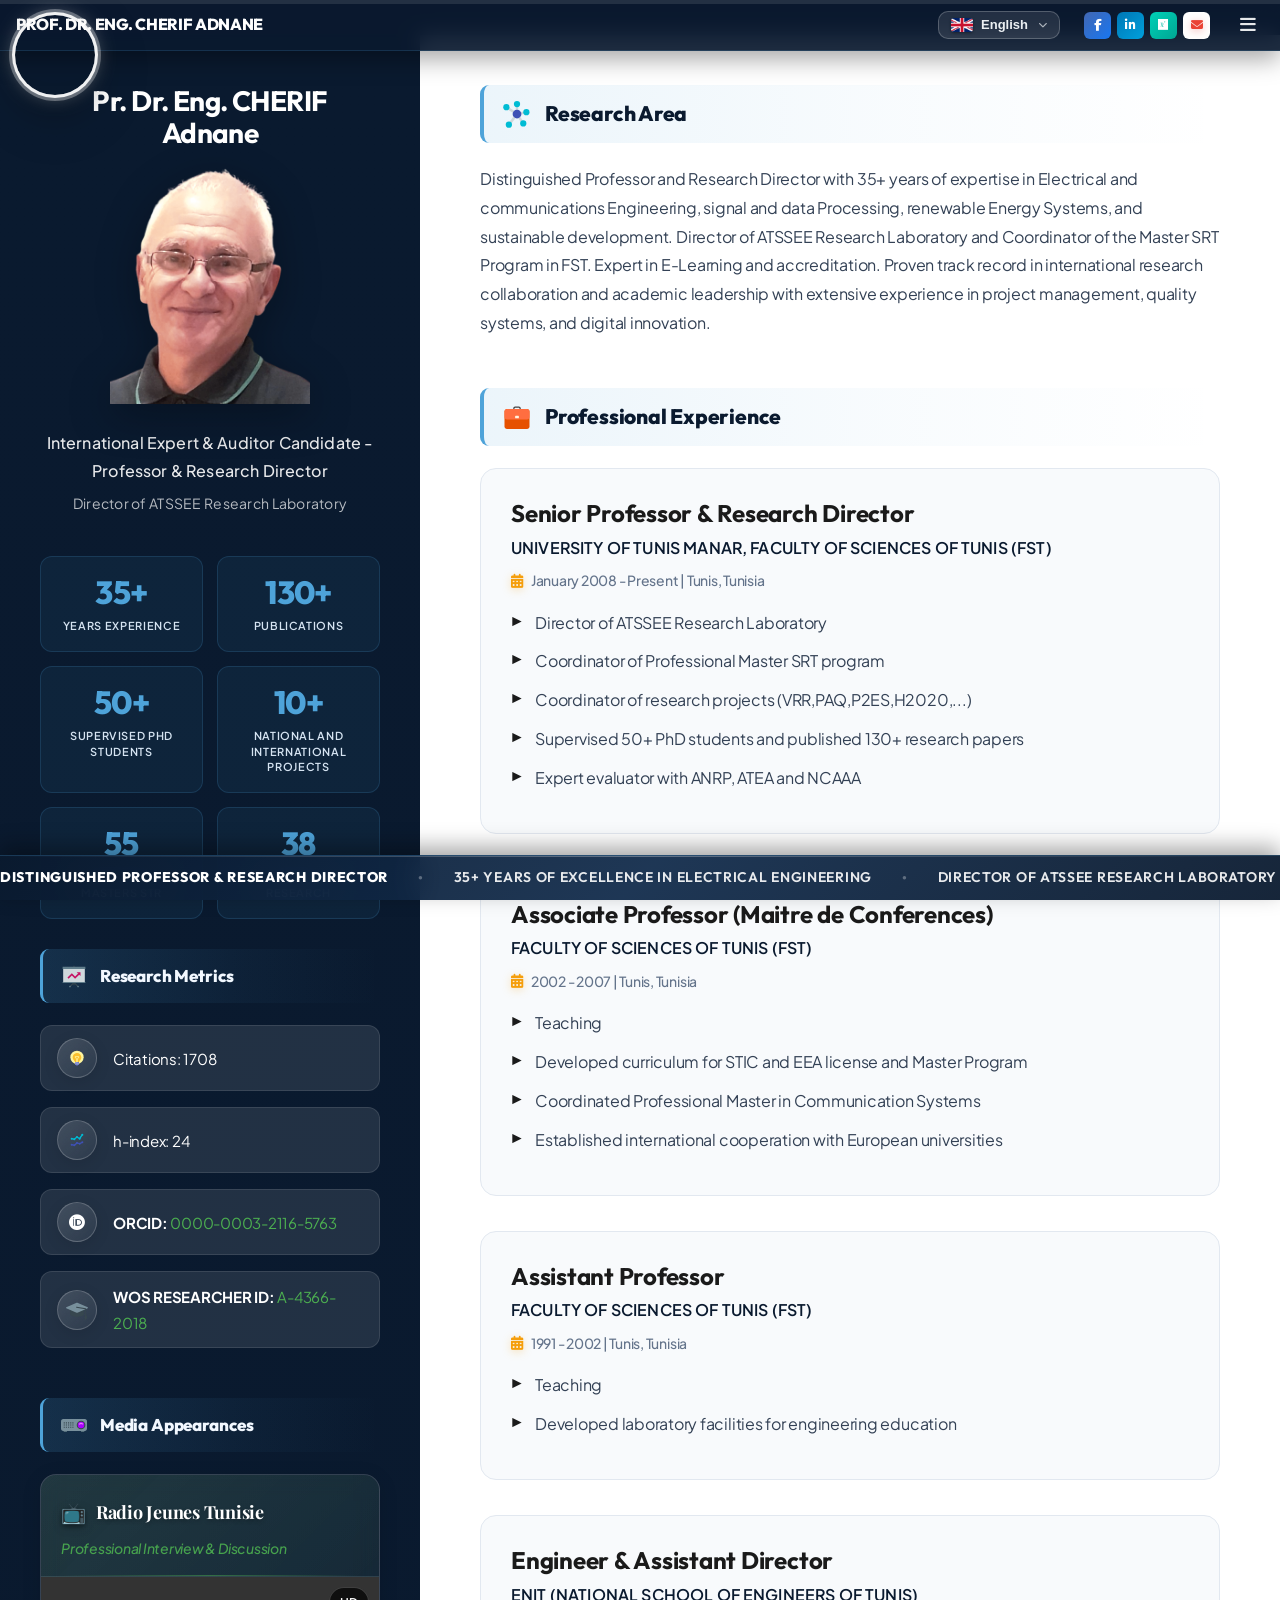
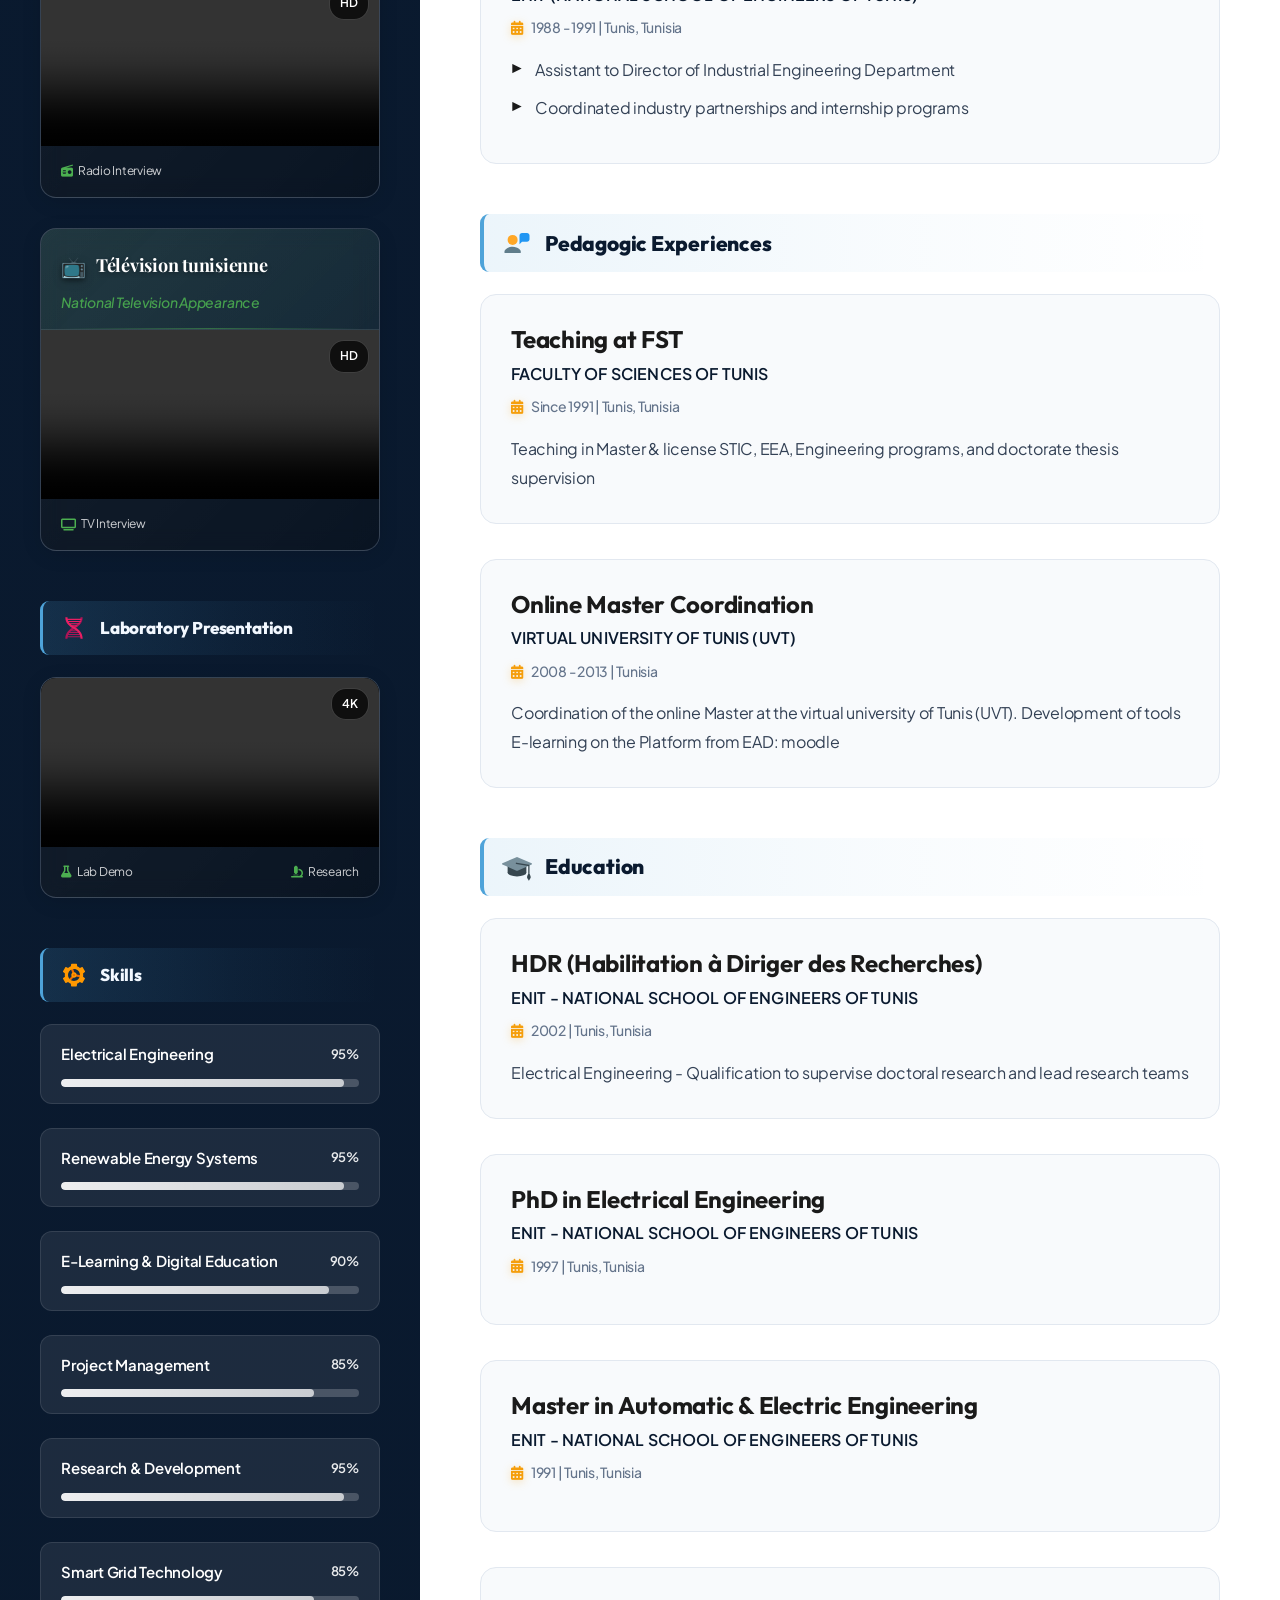
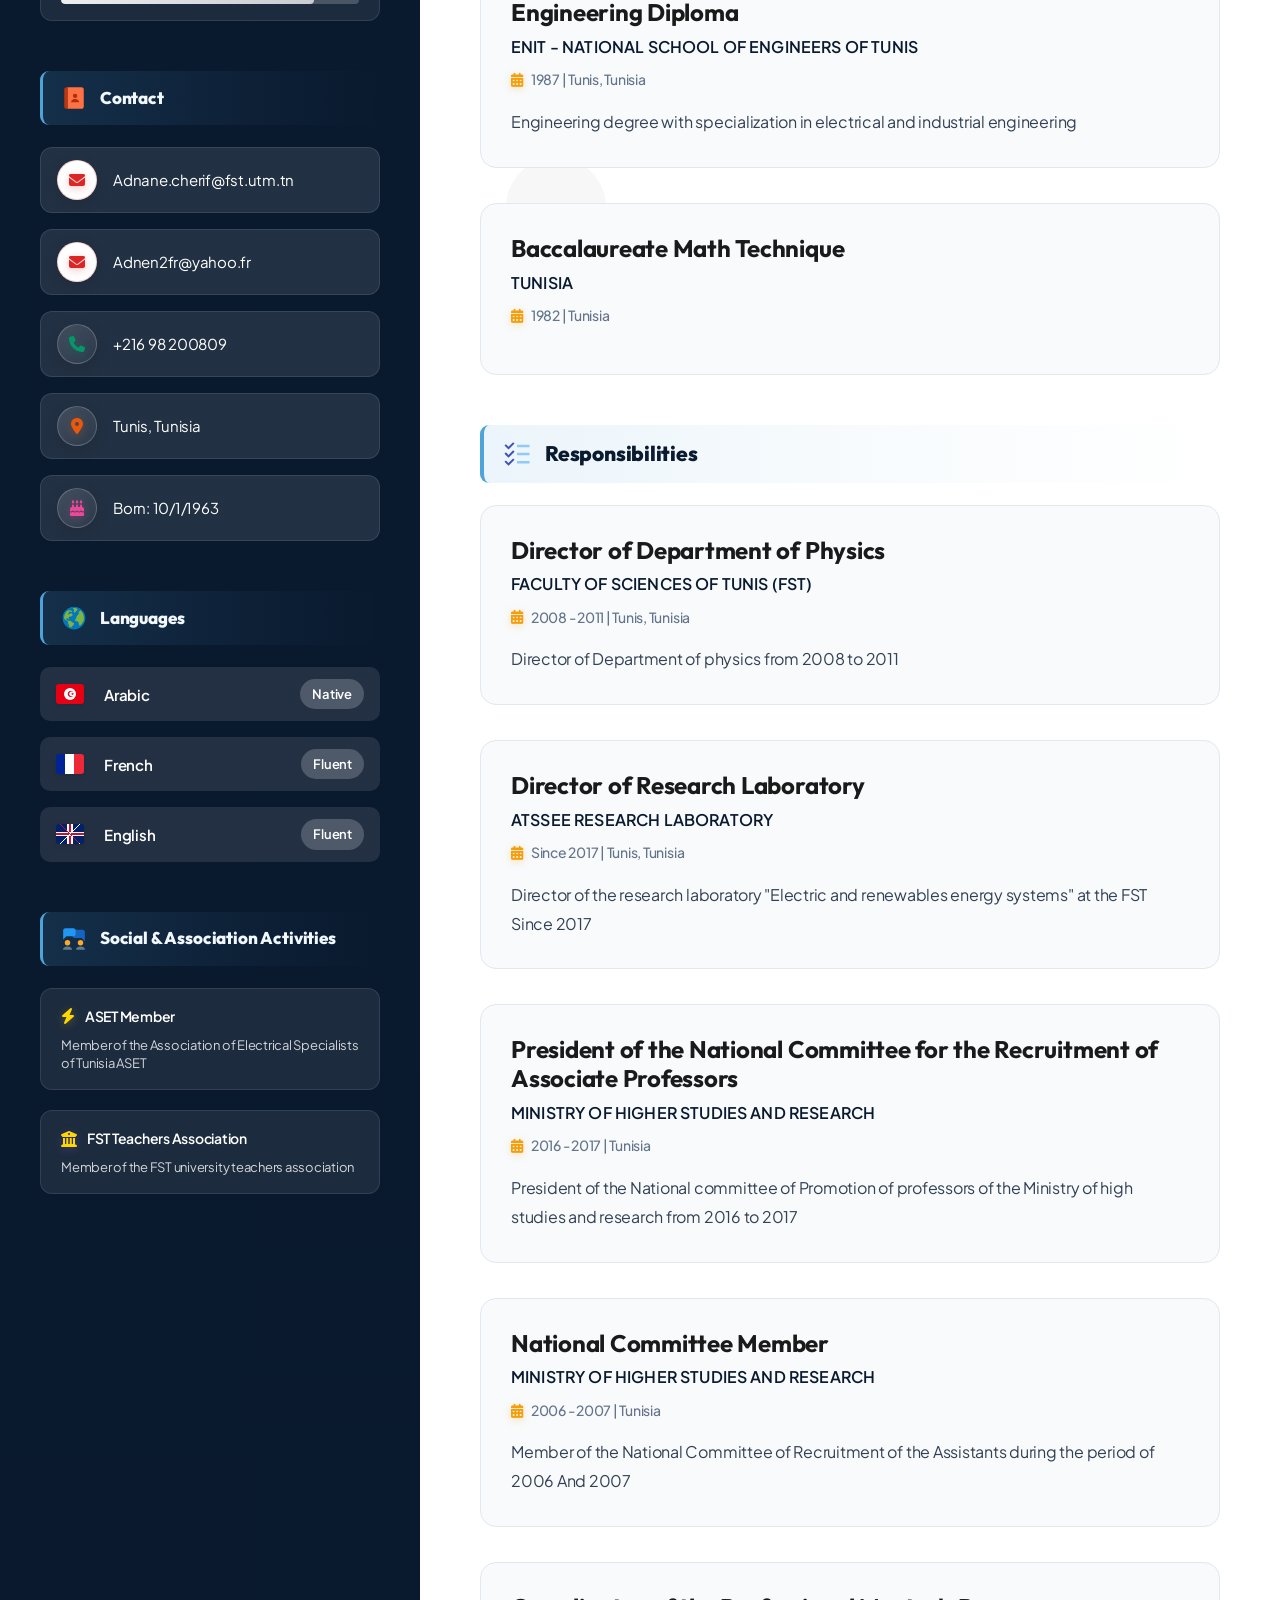
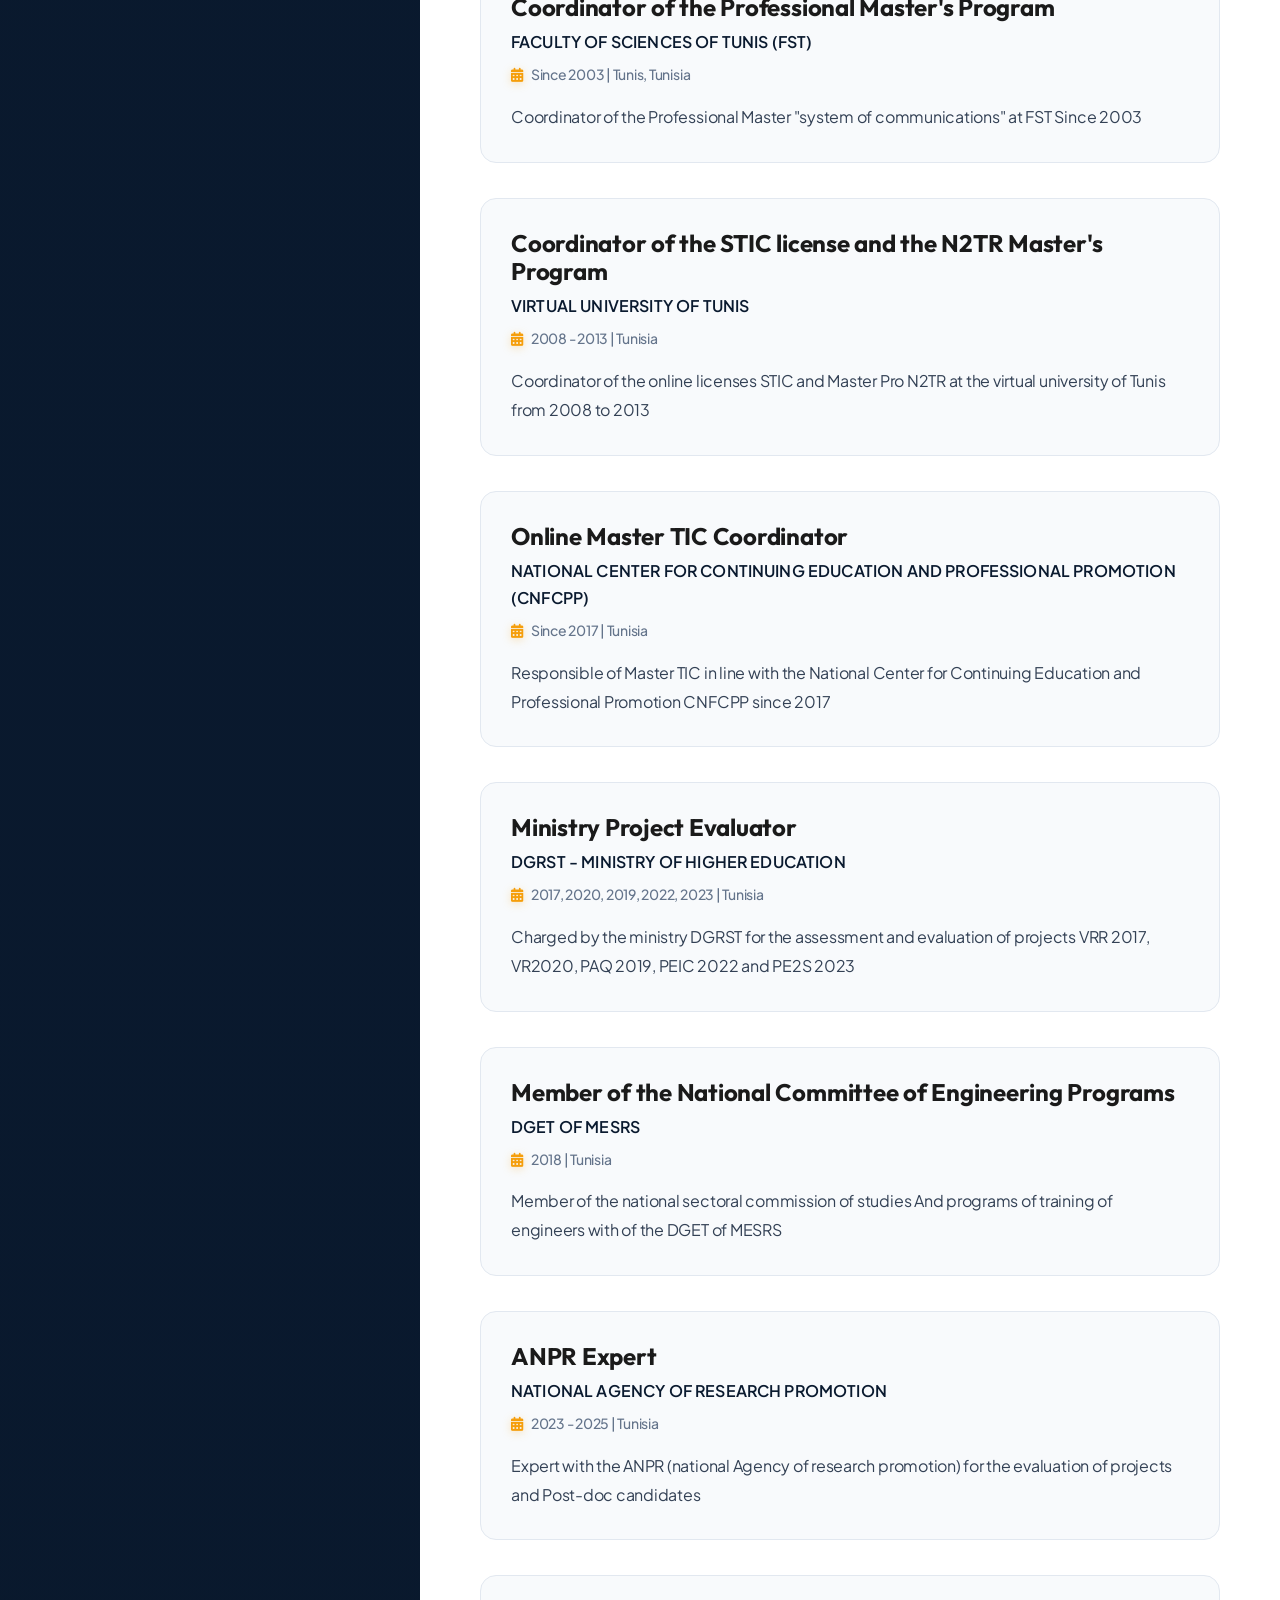
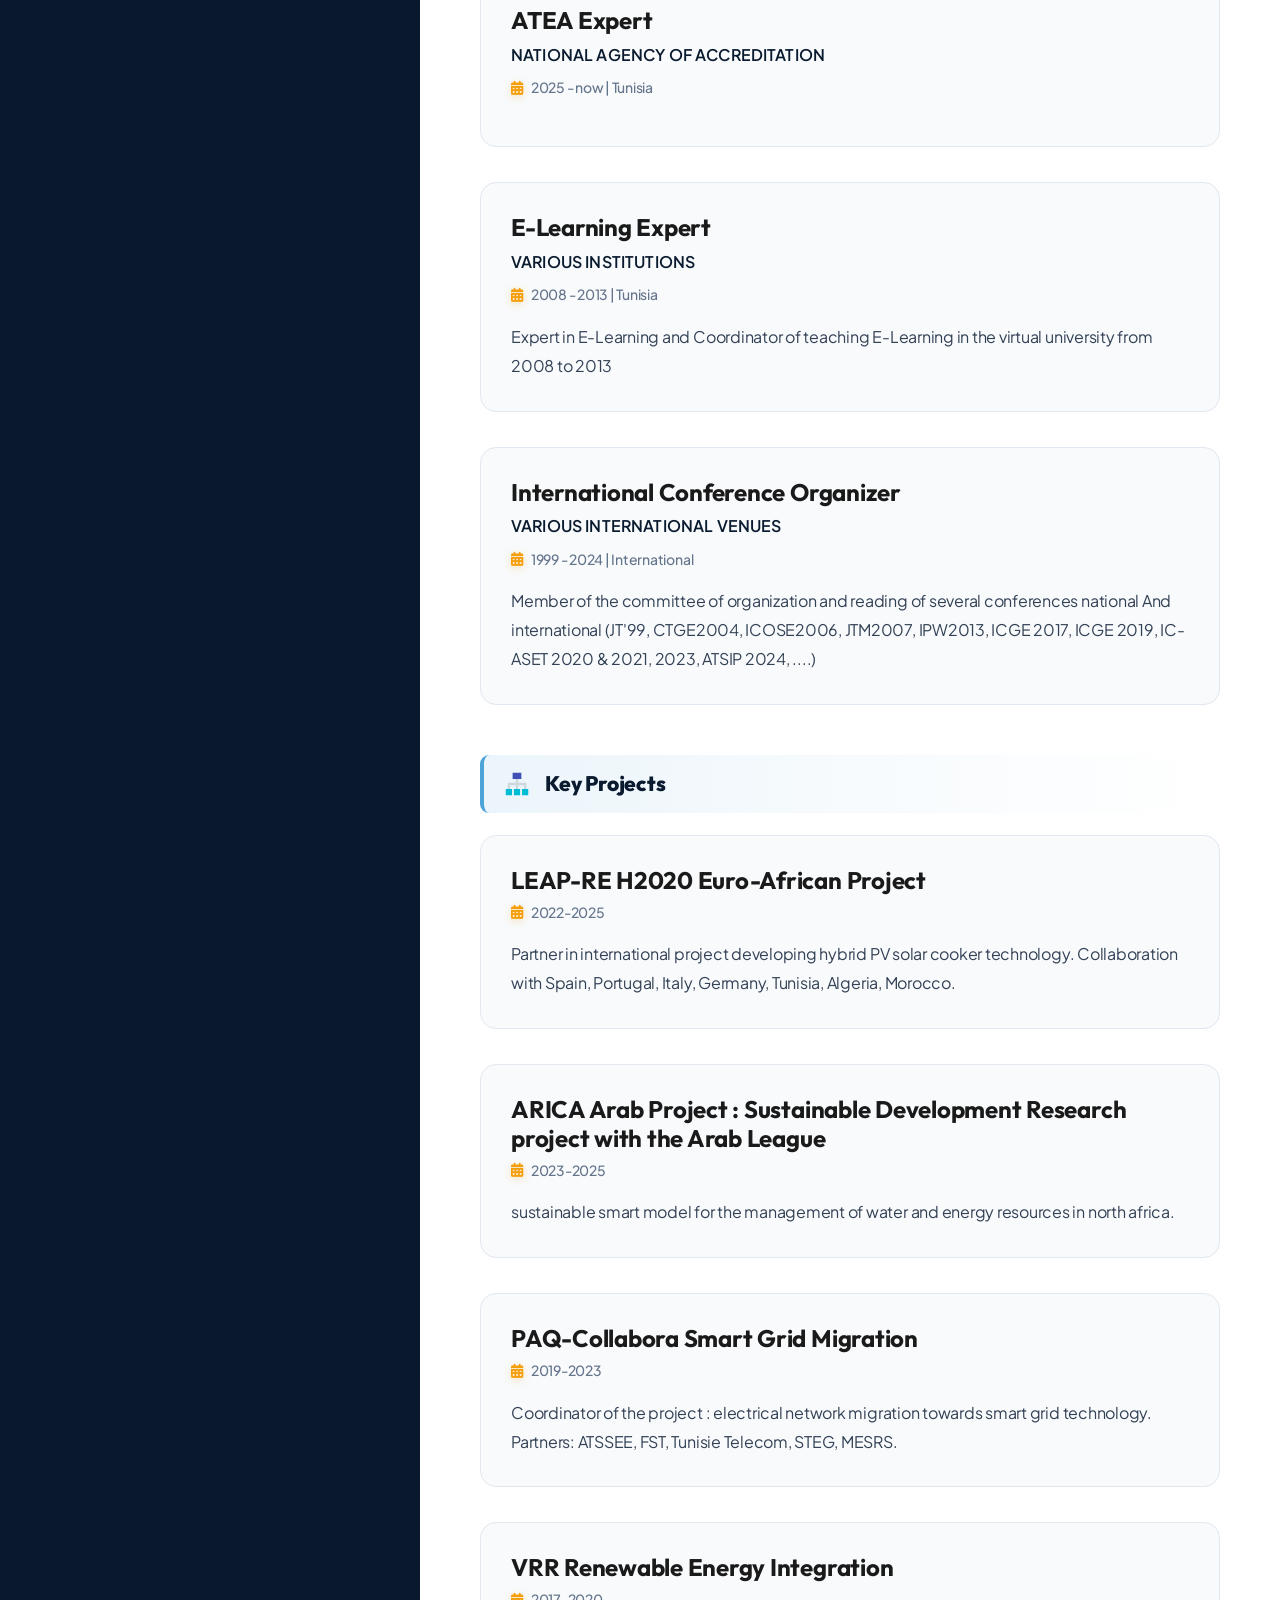
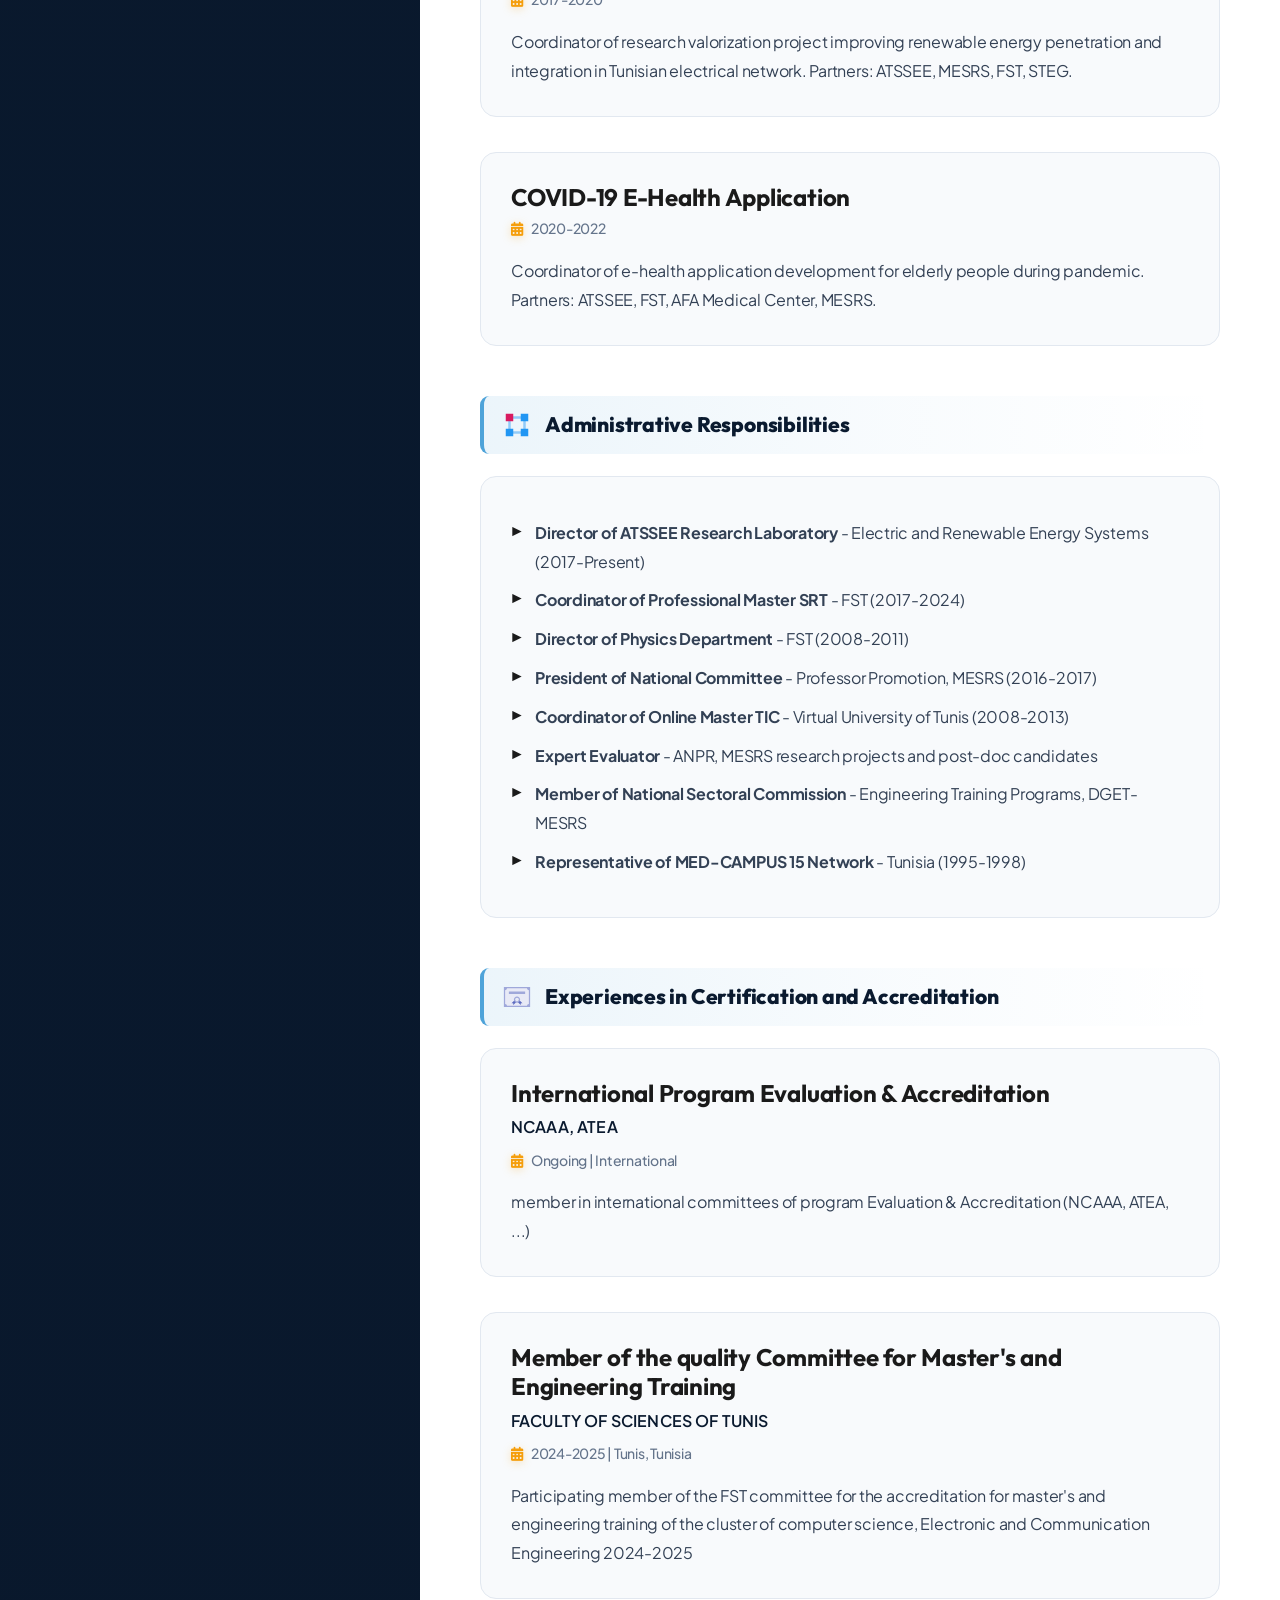
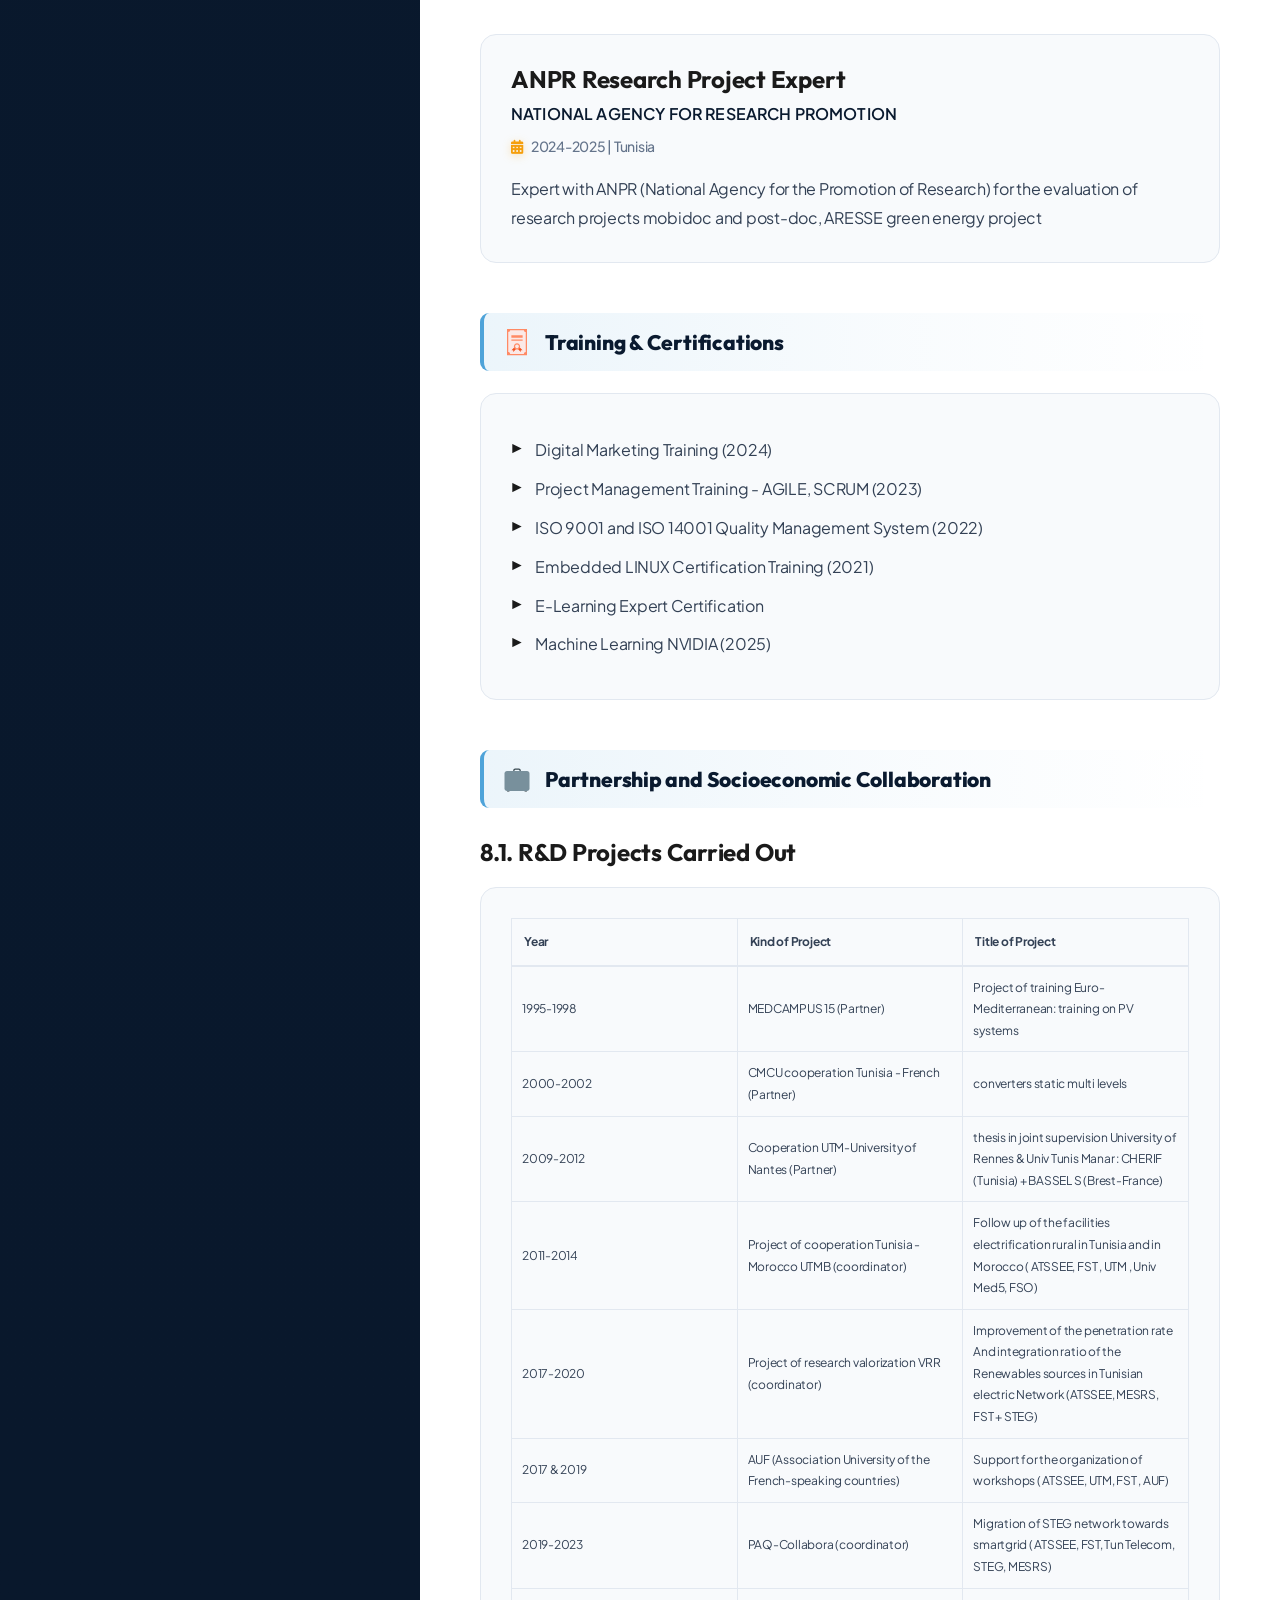
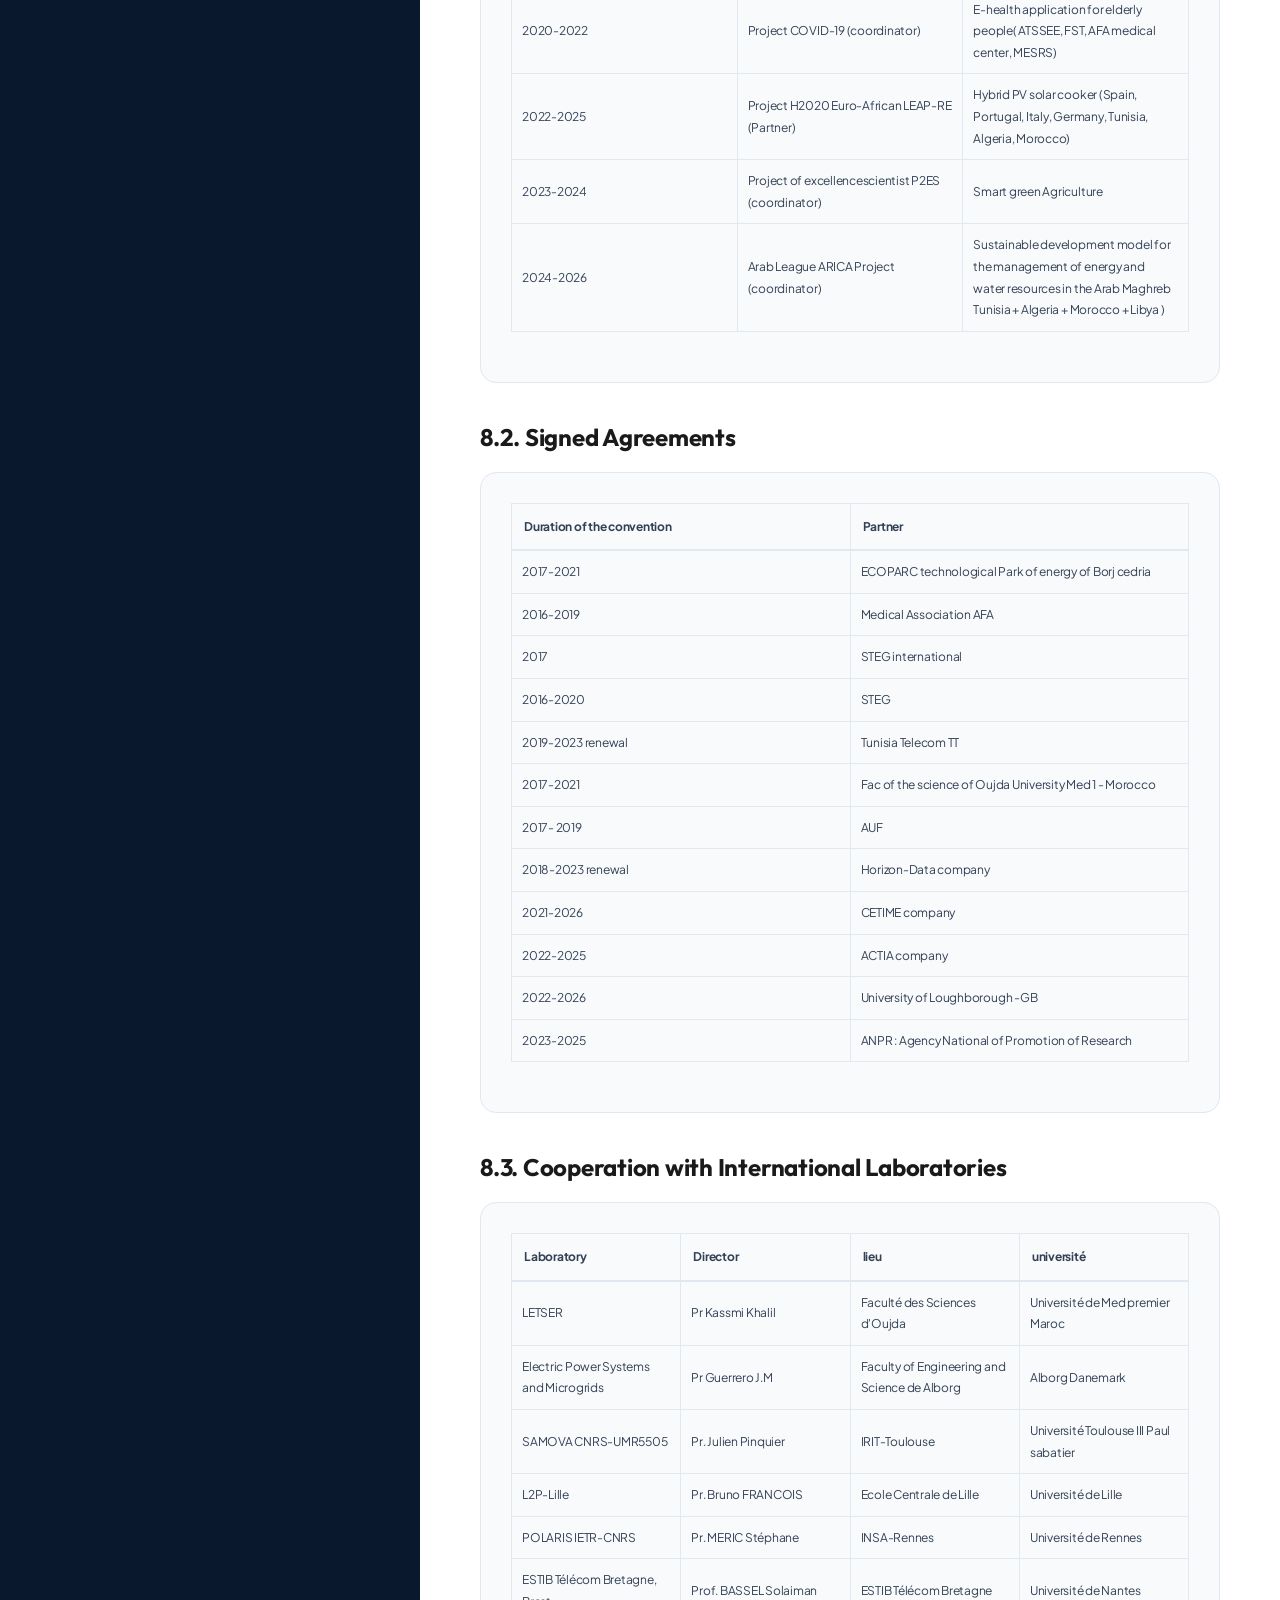
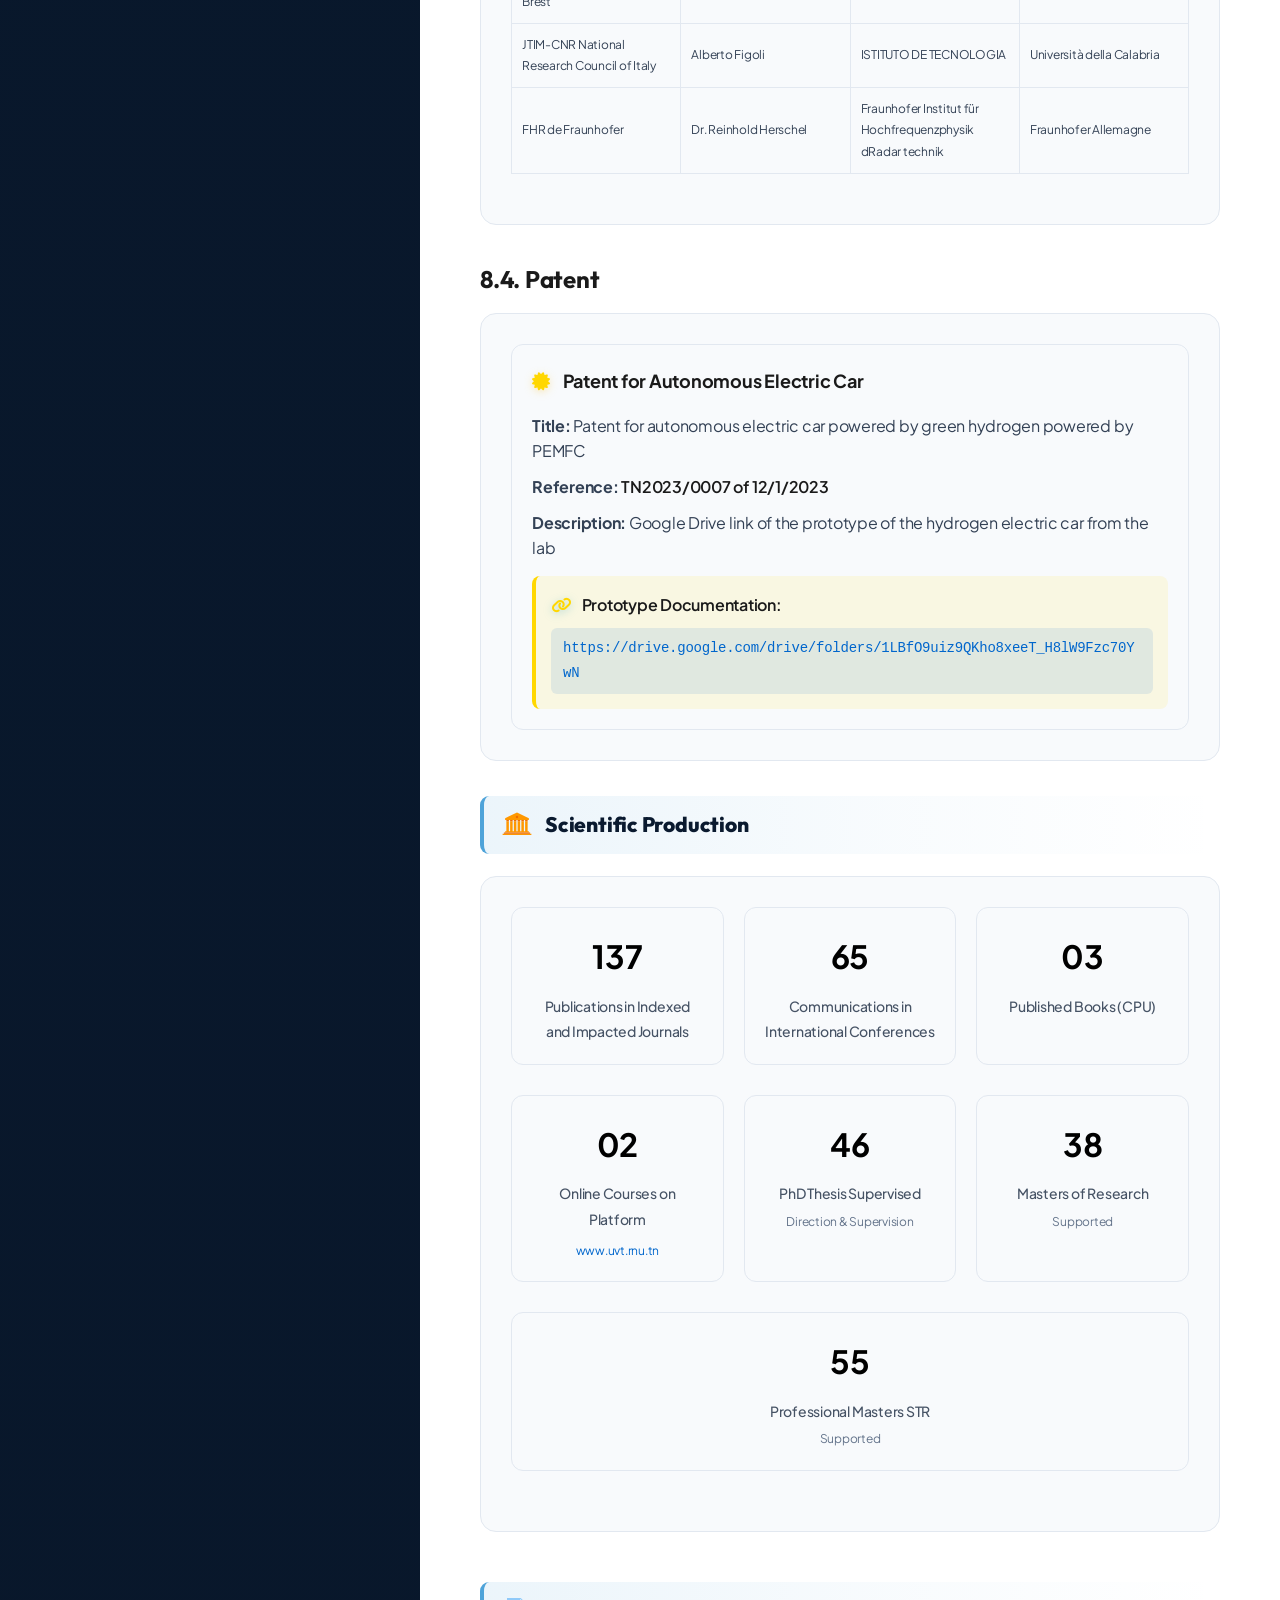
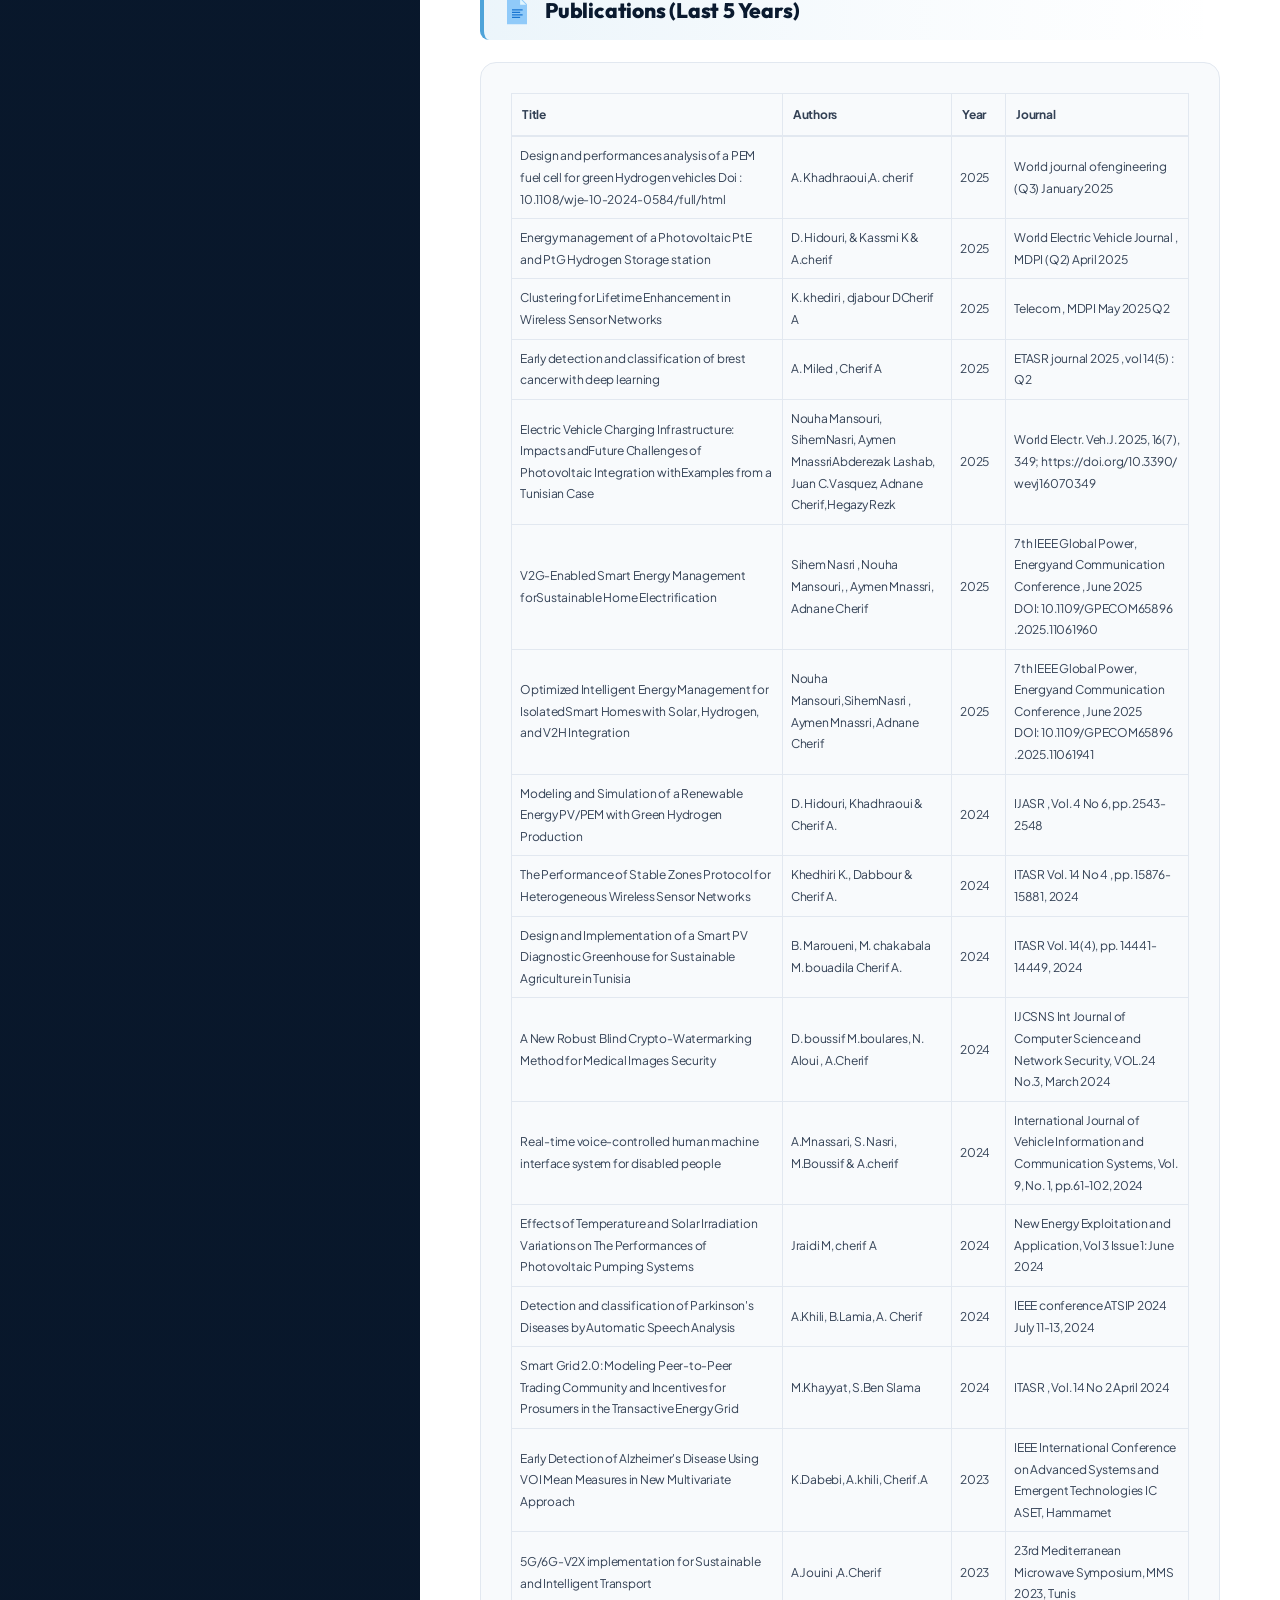
==== commit 97a9e7e6: "De-AI-slop: replace 2 inline Tailwind colors on channel names with natural navy" ====
--- a/index.html
+++ b/index.html
@@ -5828,7 +5828,7 @@
                                 <ul style="margin-bottom: 25px;">
                                     <li style="margin-bottom: 12px;">
                                         <strong>TV Reporting:</strong> Broadcast on national TV <span
-                                            style="color: #dc2626; font-weight: 600;">Watania 1</span> on 8/3/2023 at 8
+                                            style="color: #0a1a2f; font-weight: 600;">Watania 1</span> on 8/3/2023 at 8
                                         p.m.
                                         <div
                                             style="margin-top: 8px; padding: 10px; background: rgba(220, 38, 38, 0.1); border-radius: 6px; border-left: 3px solid #dc2626;">
@@ -5842,7 +5842,7 @@
                                     </li>
                                     <li style="margin-bottom: 12px;">
                                         <strong>Radio Reporting:</strong> Featured on national radio chain <span
-                                            style="color: #059669; font-weight: 600;">Youth radio</span> on 7/4/2023
+                                            style="color: #0a1a2f; font-weight: 600;">Youth radio</span> on 7/4/2023
                                     </li>
                                 </ul>
                             </div>
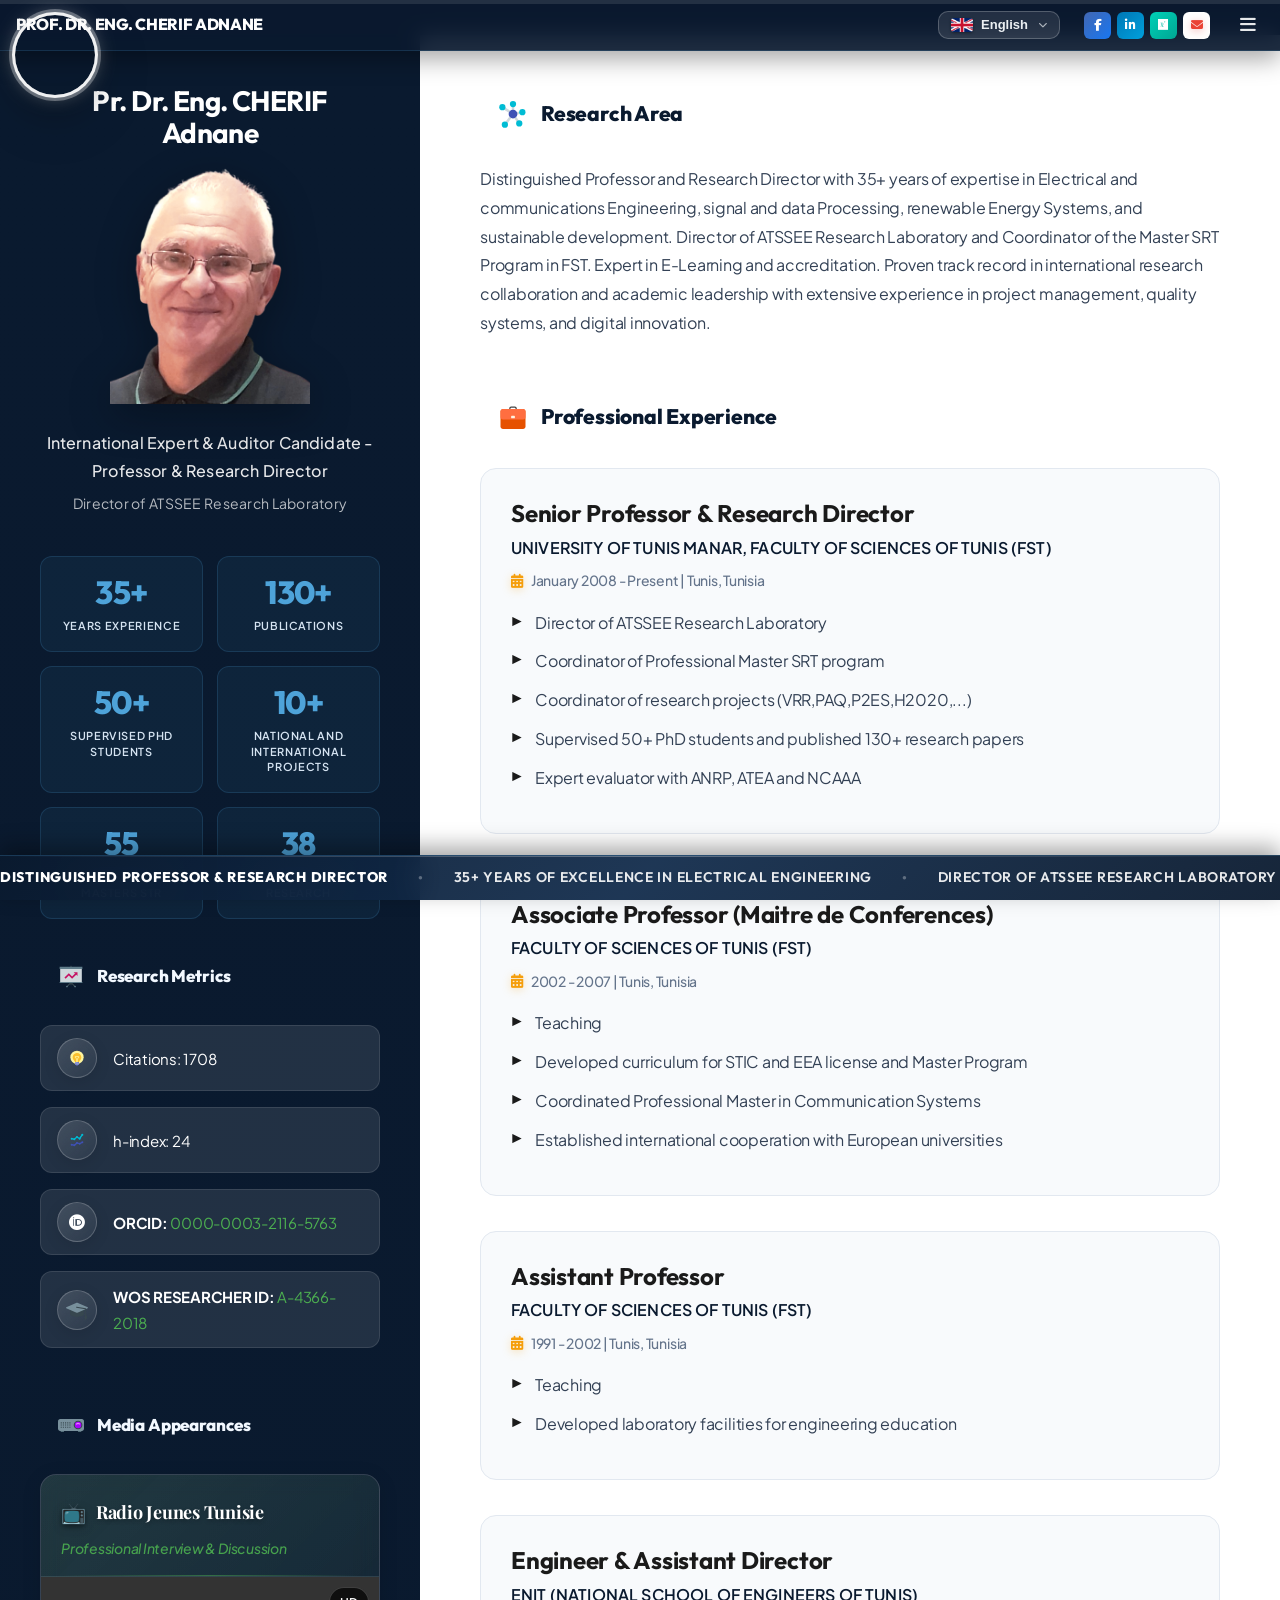
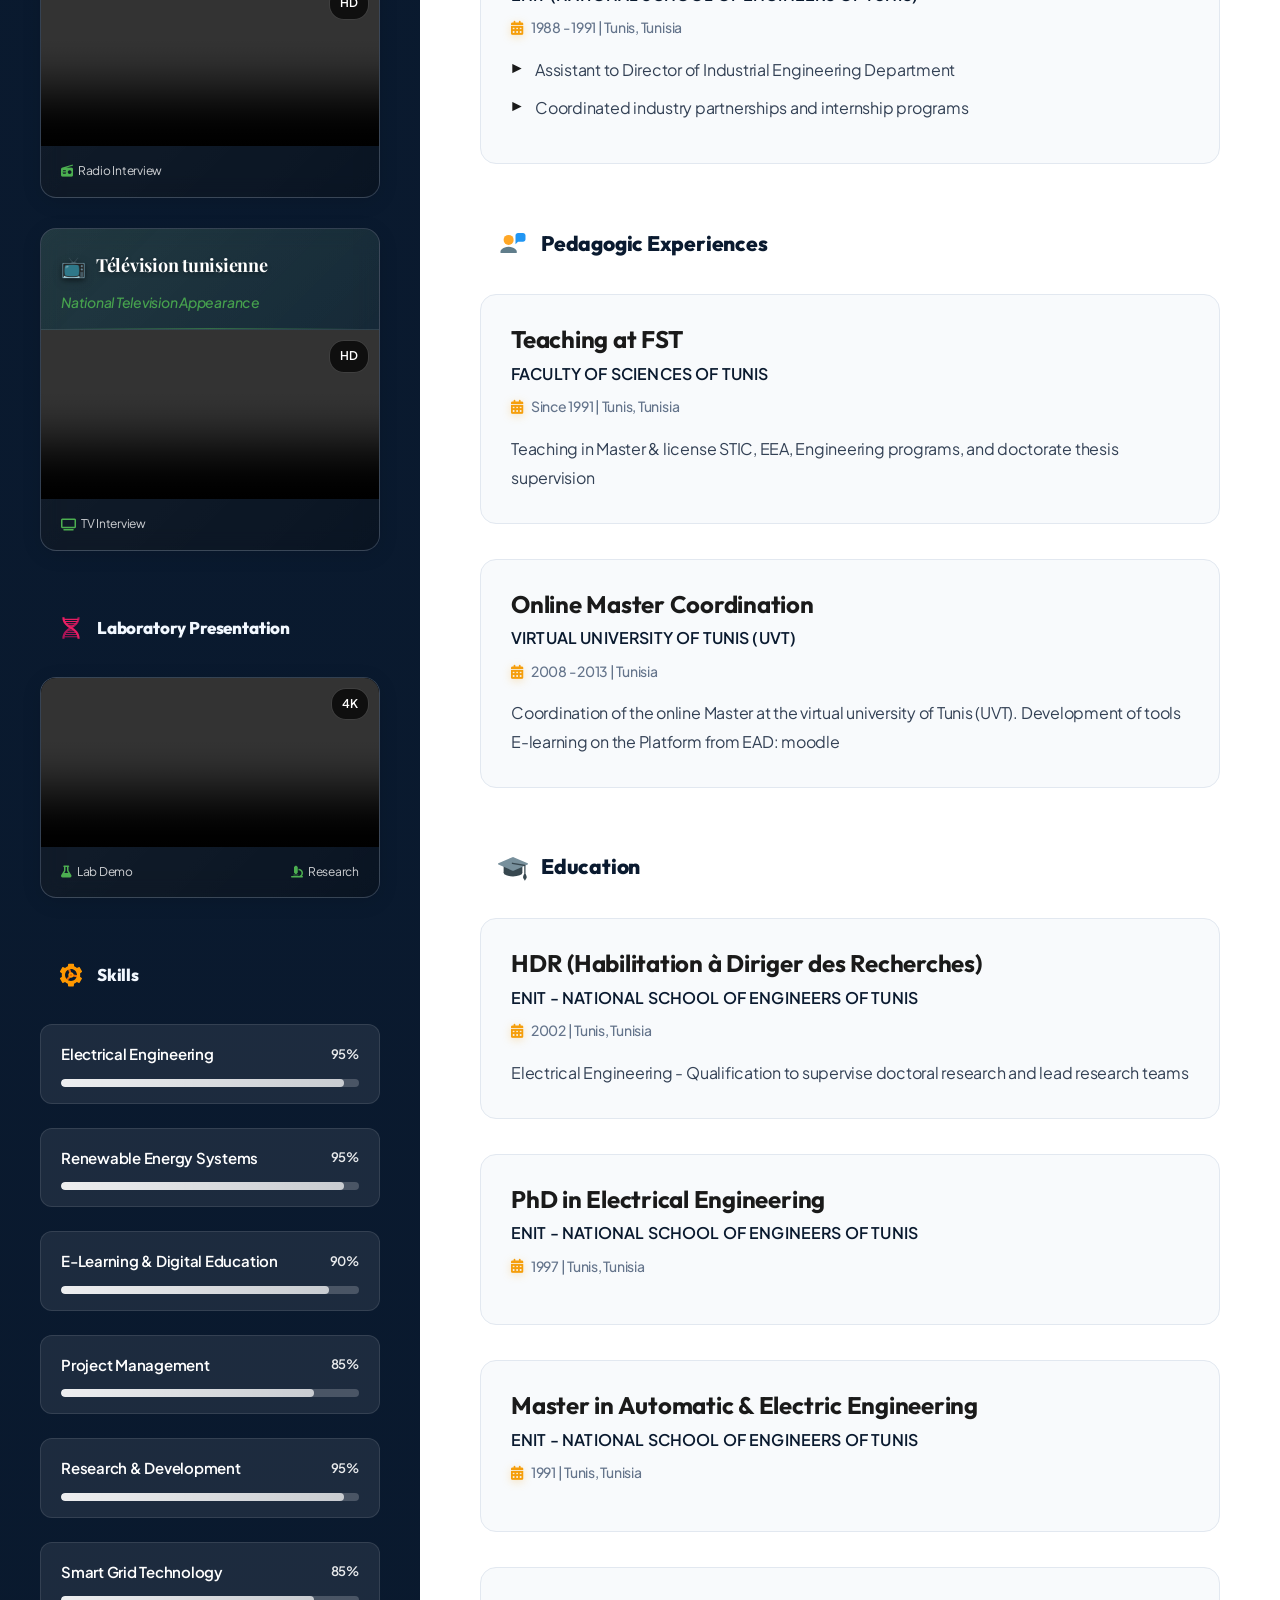
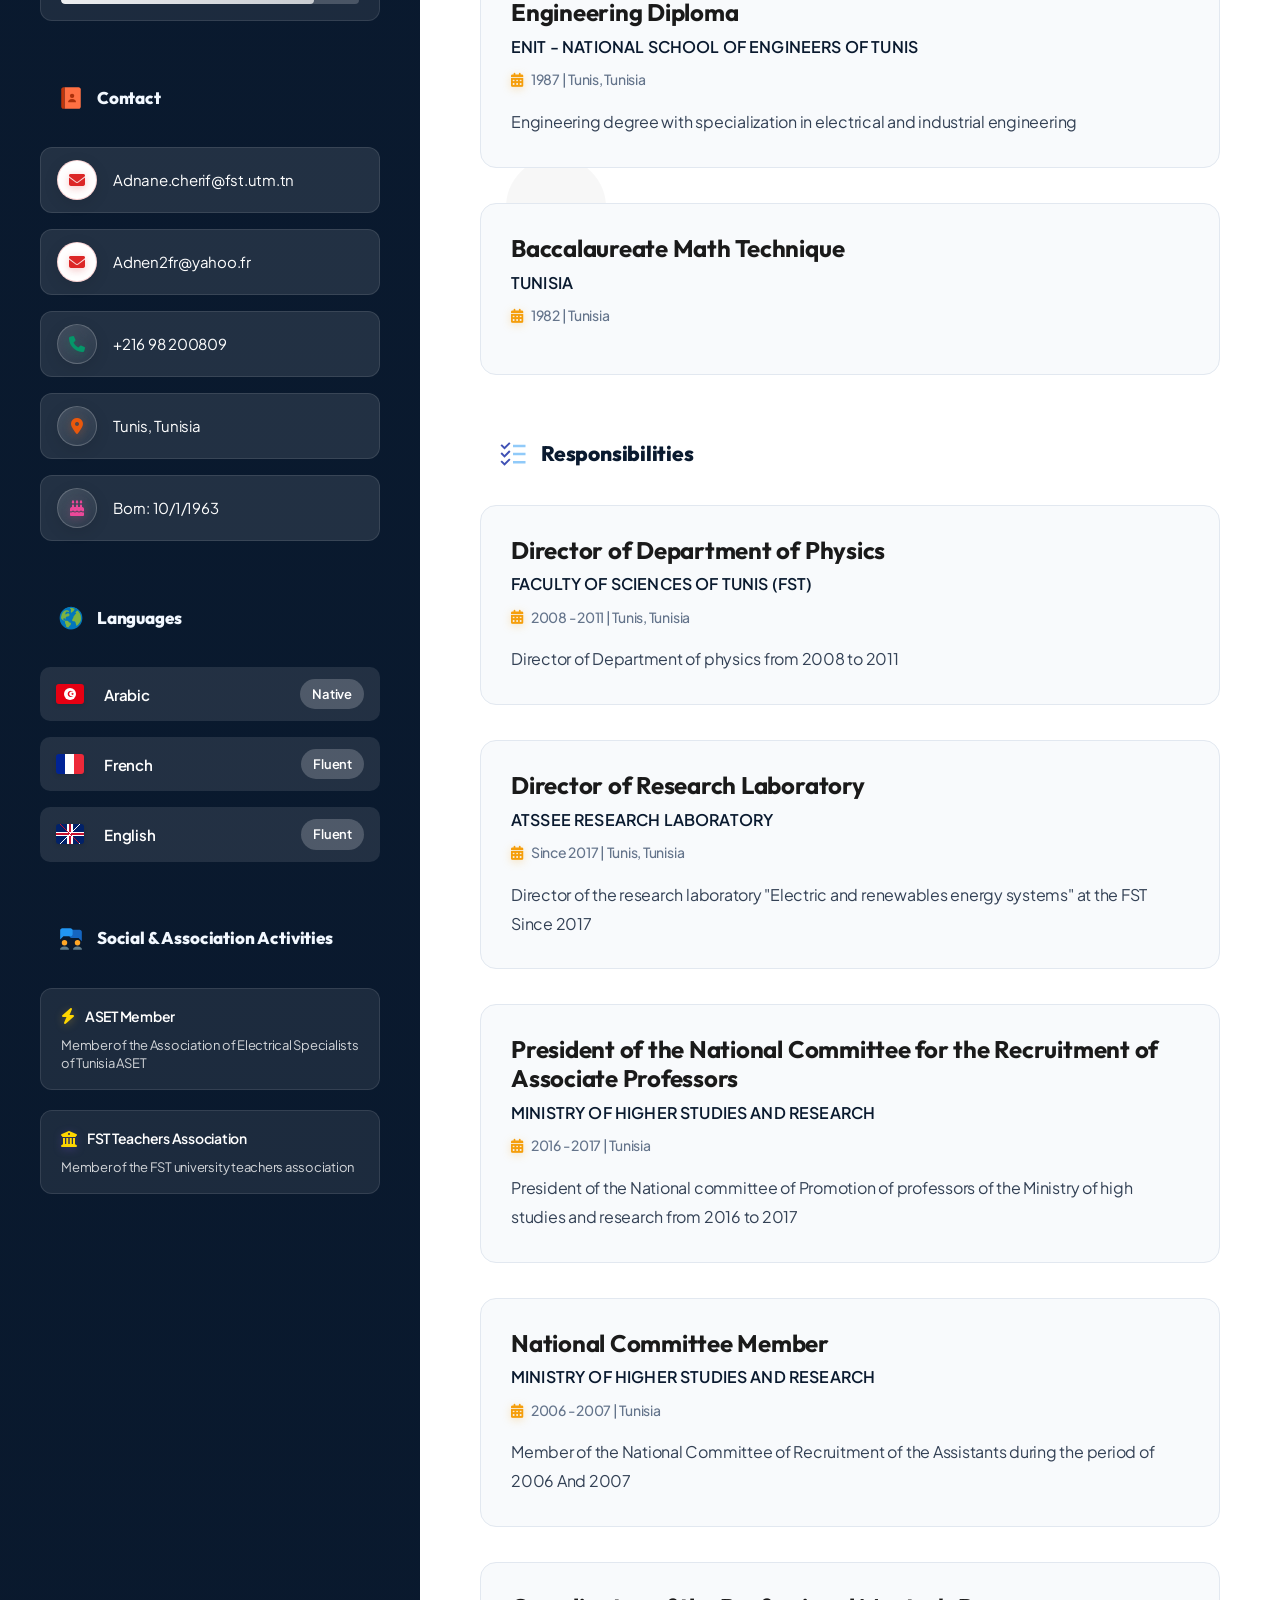
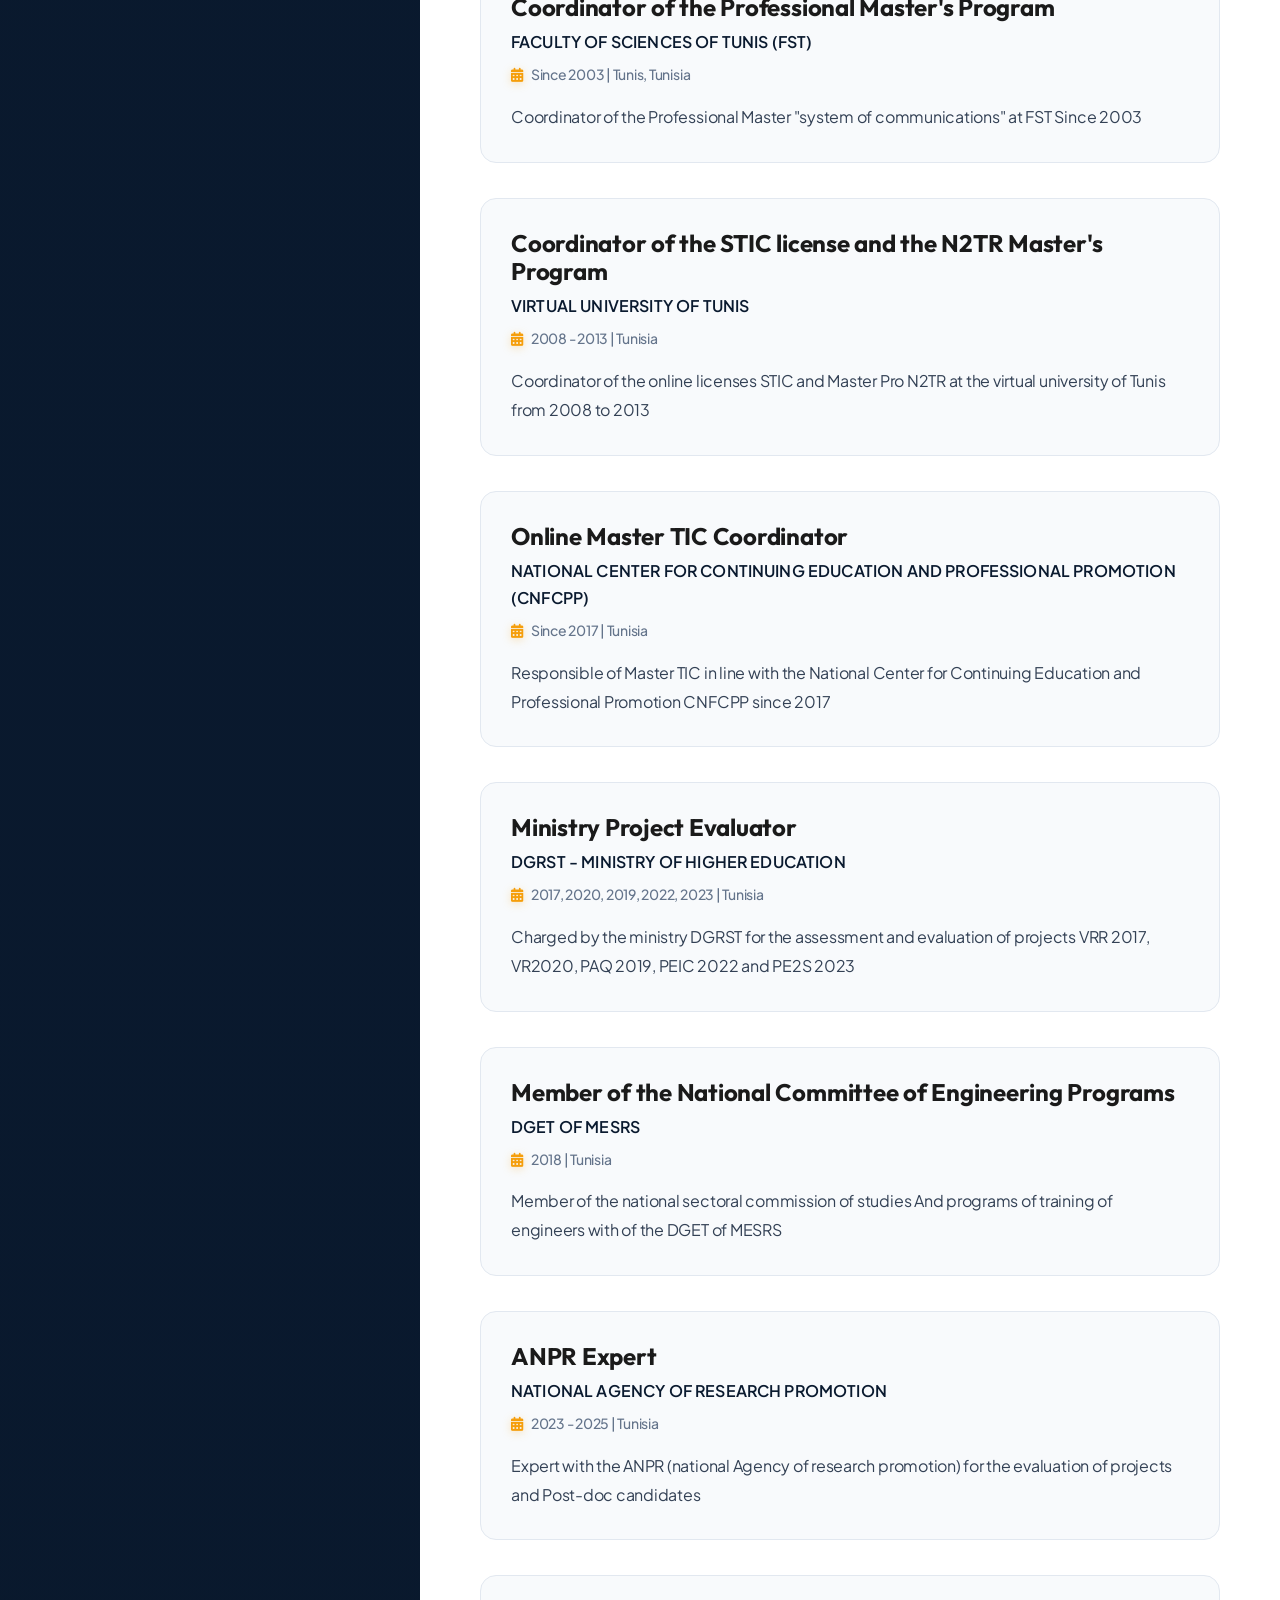
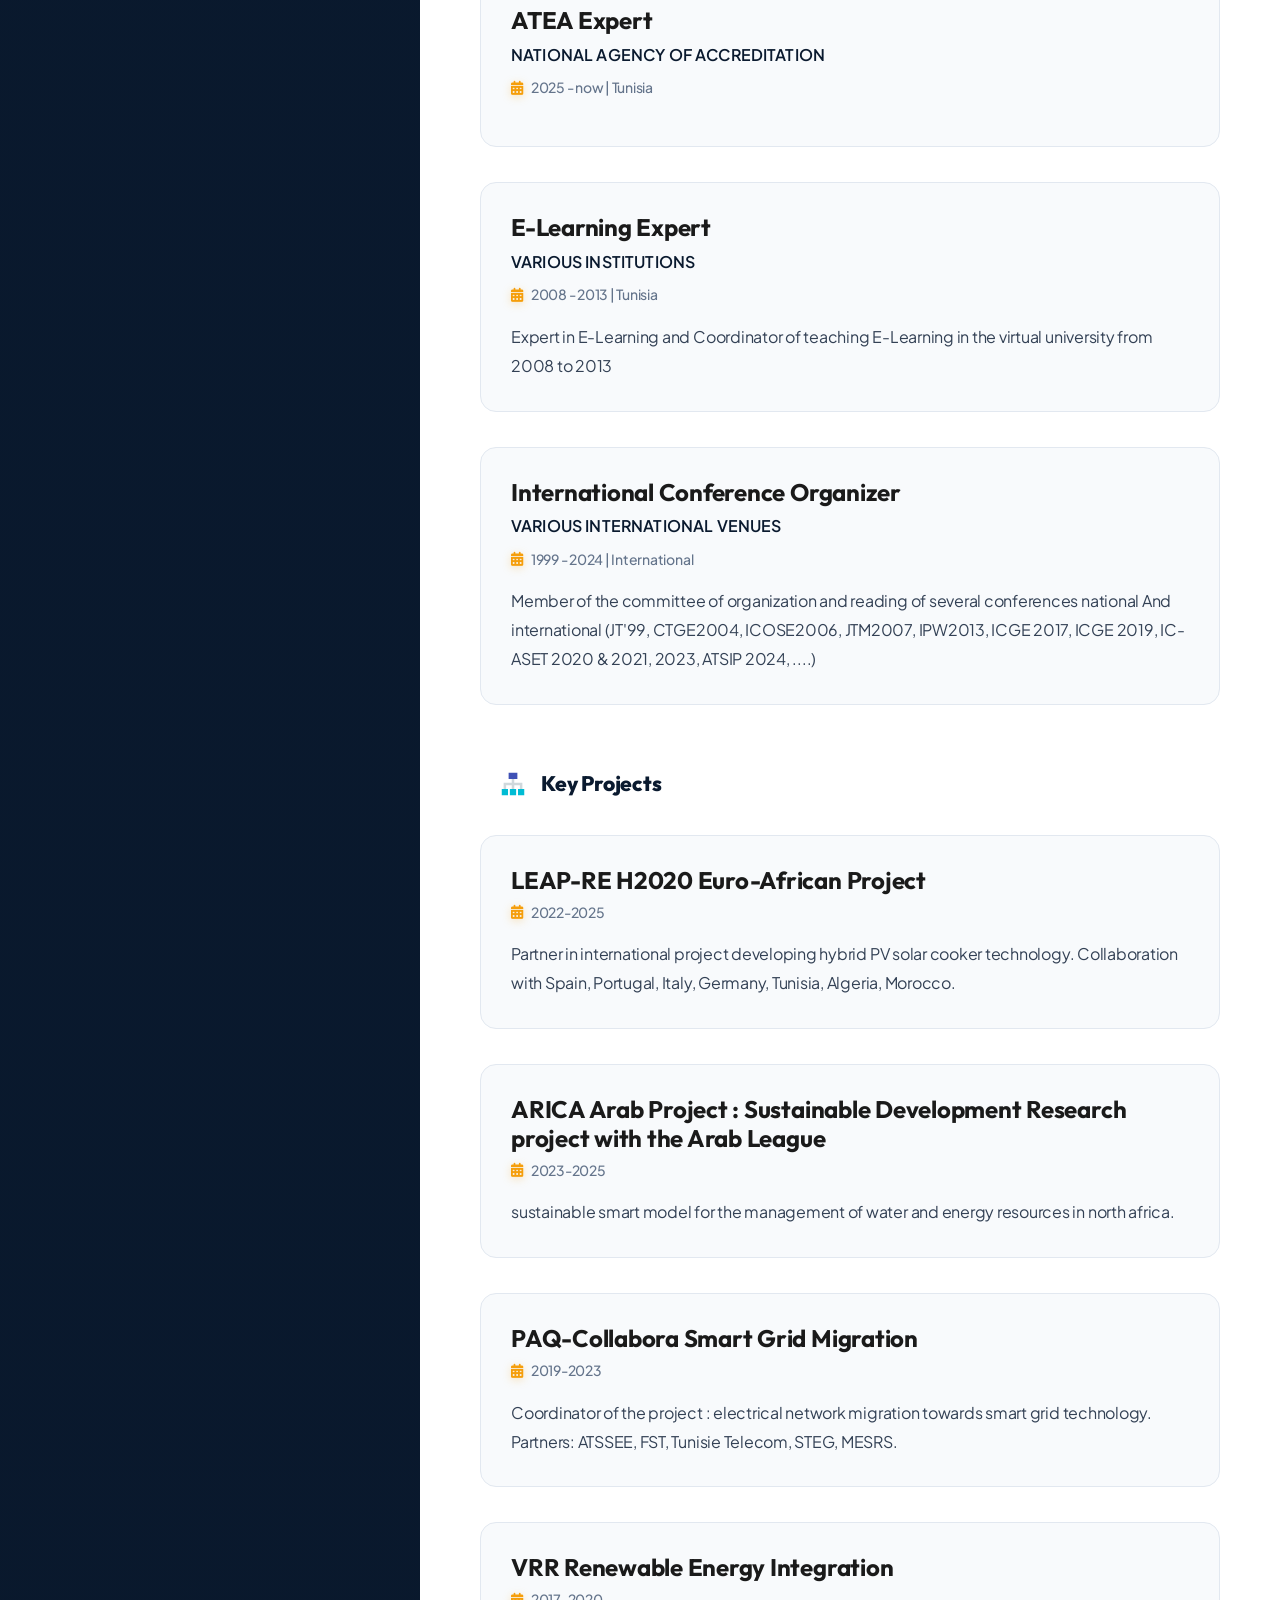
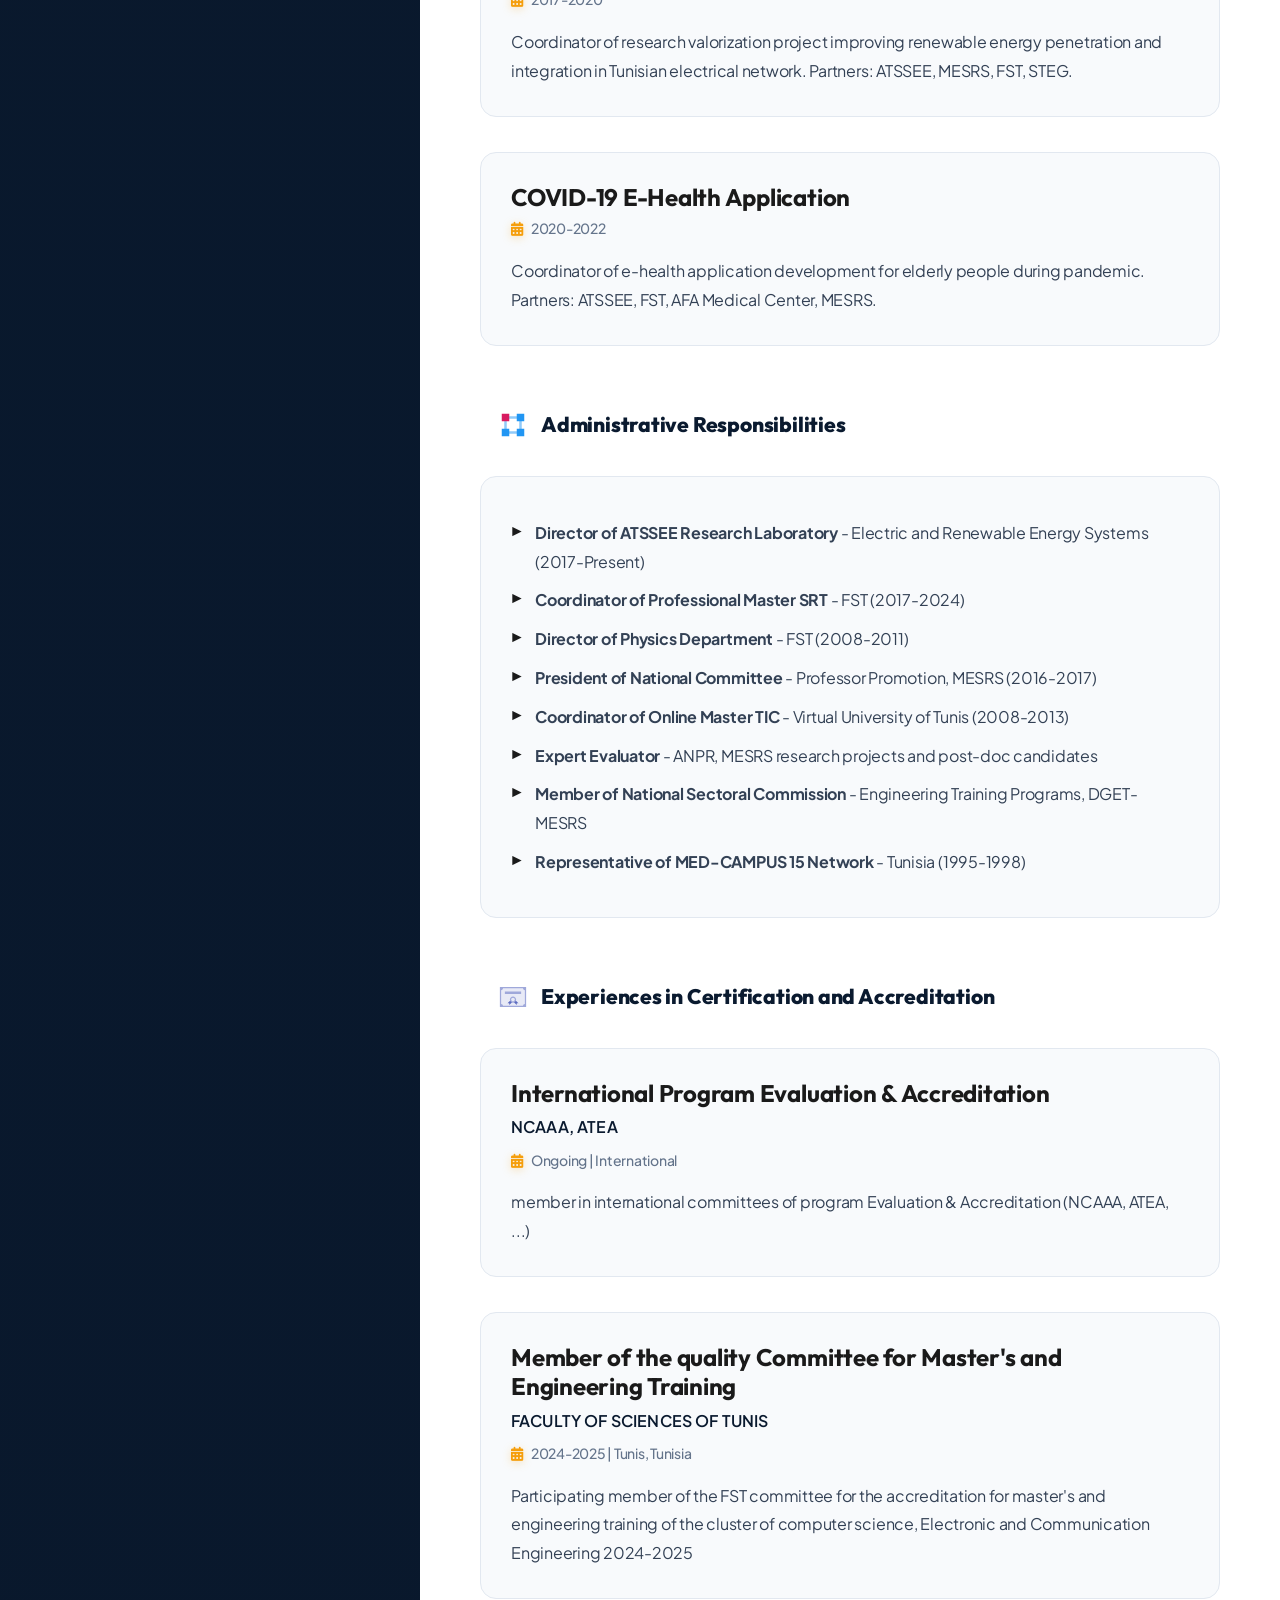
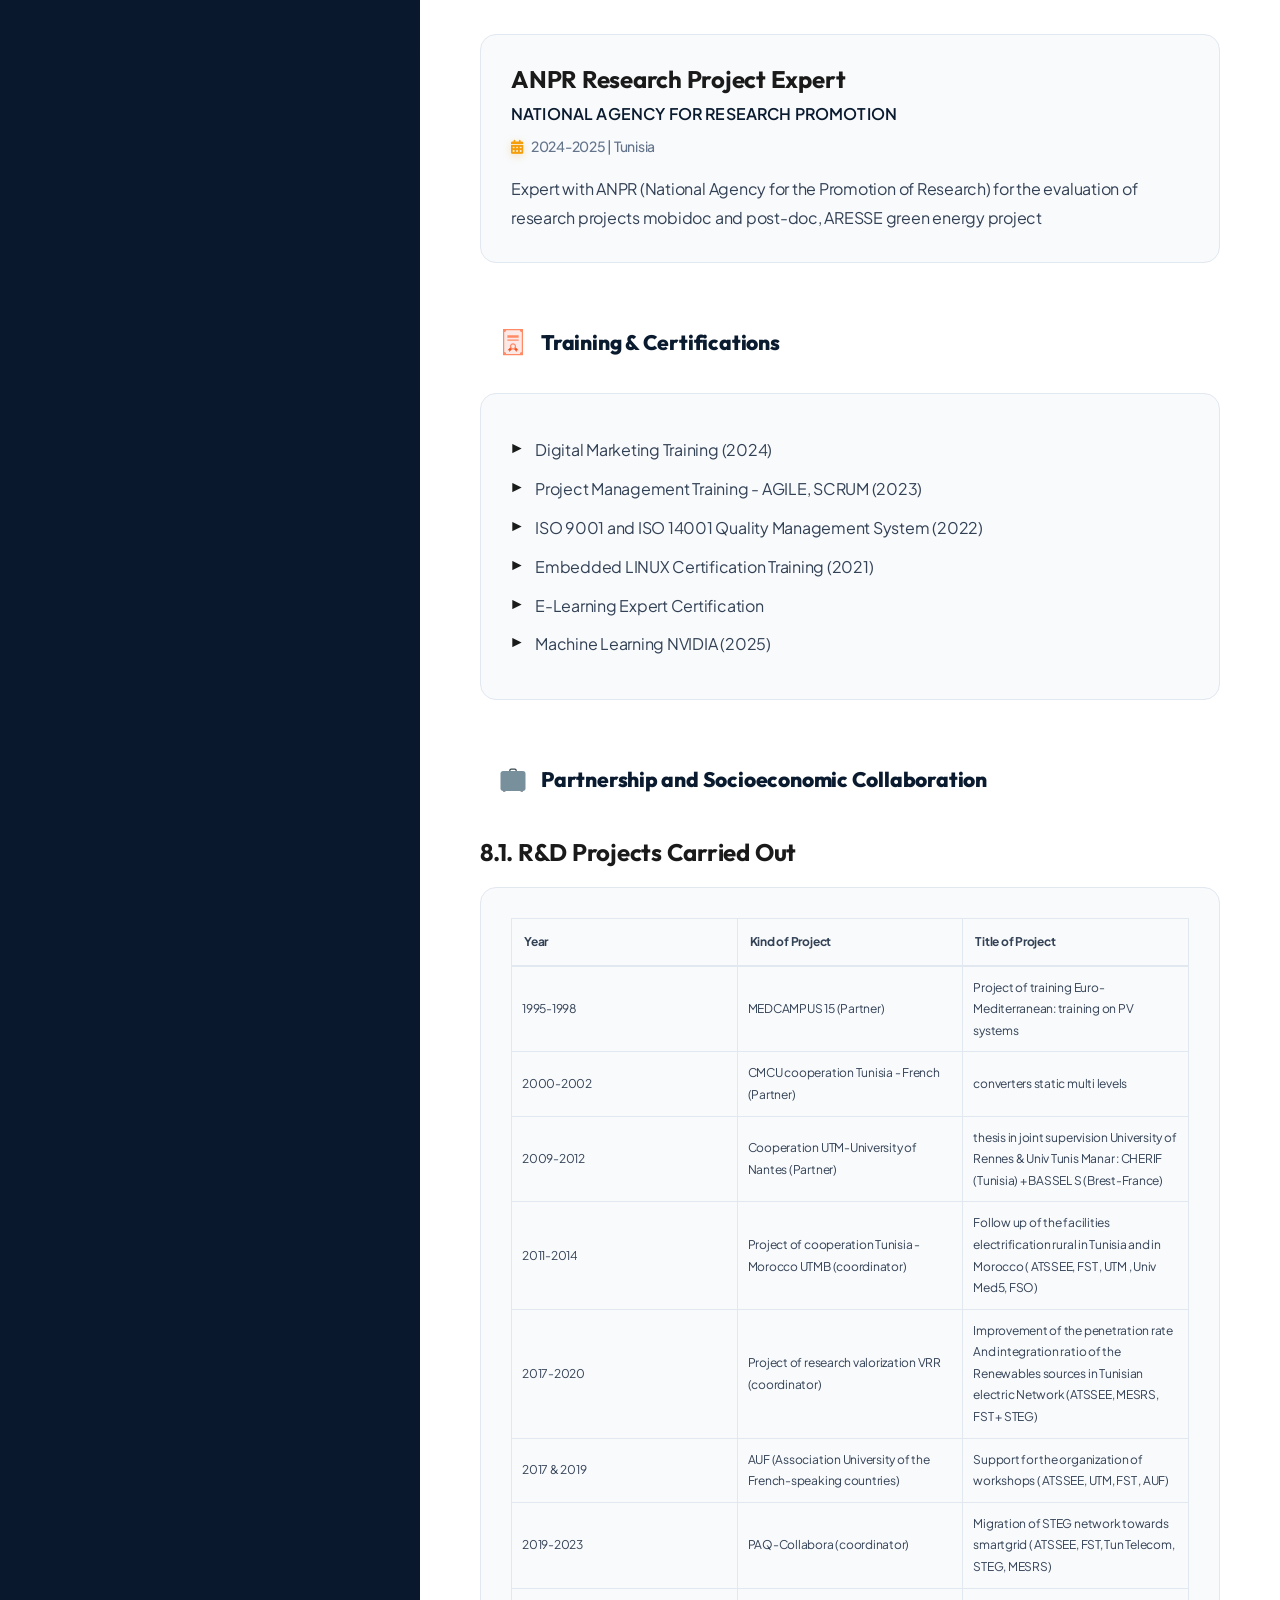
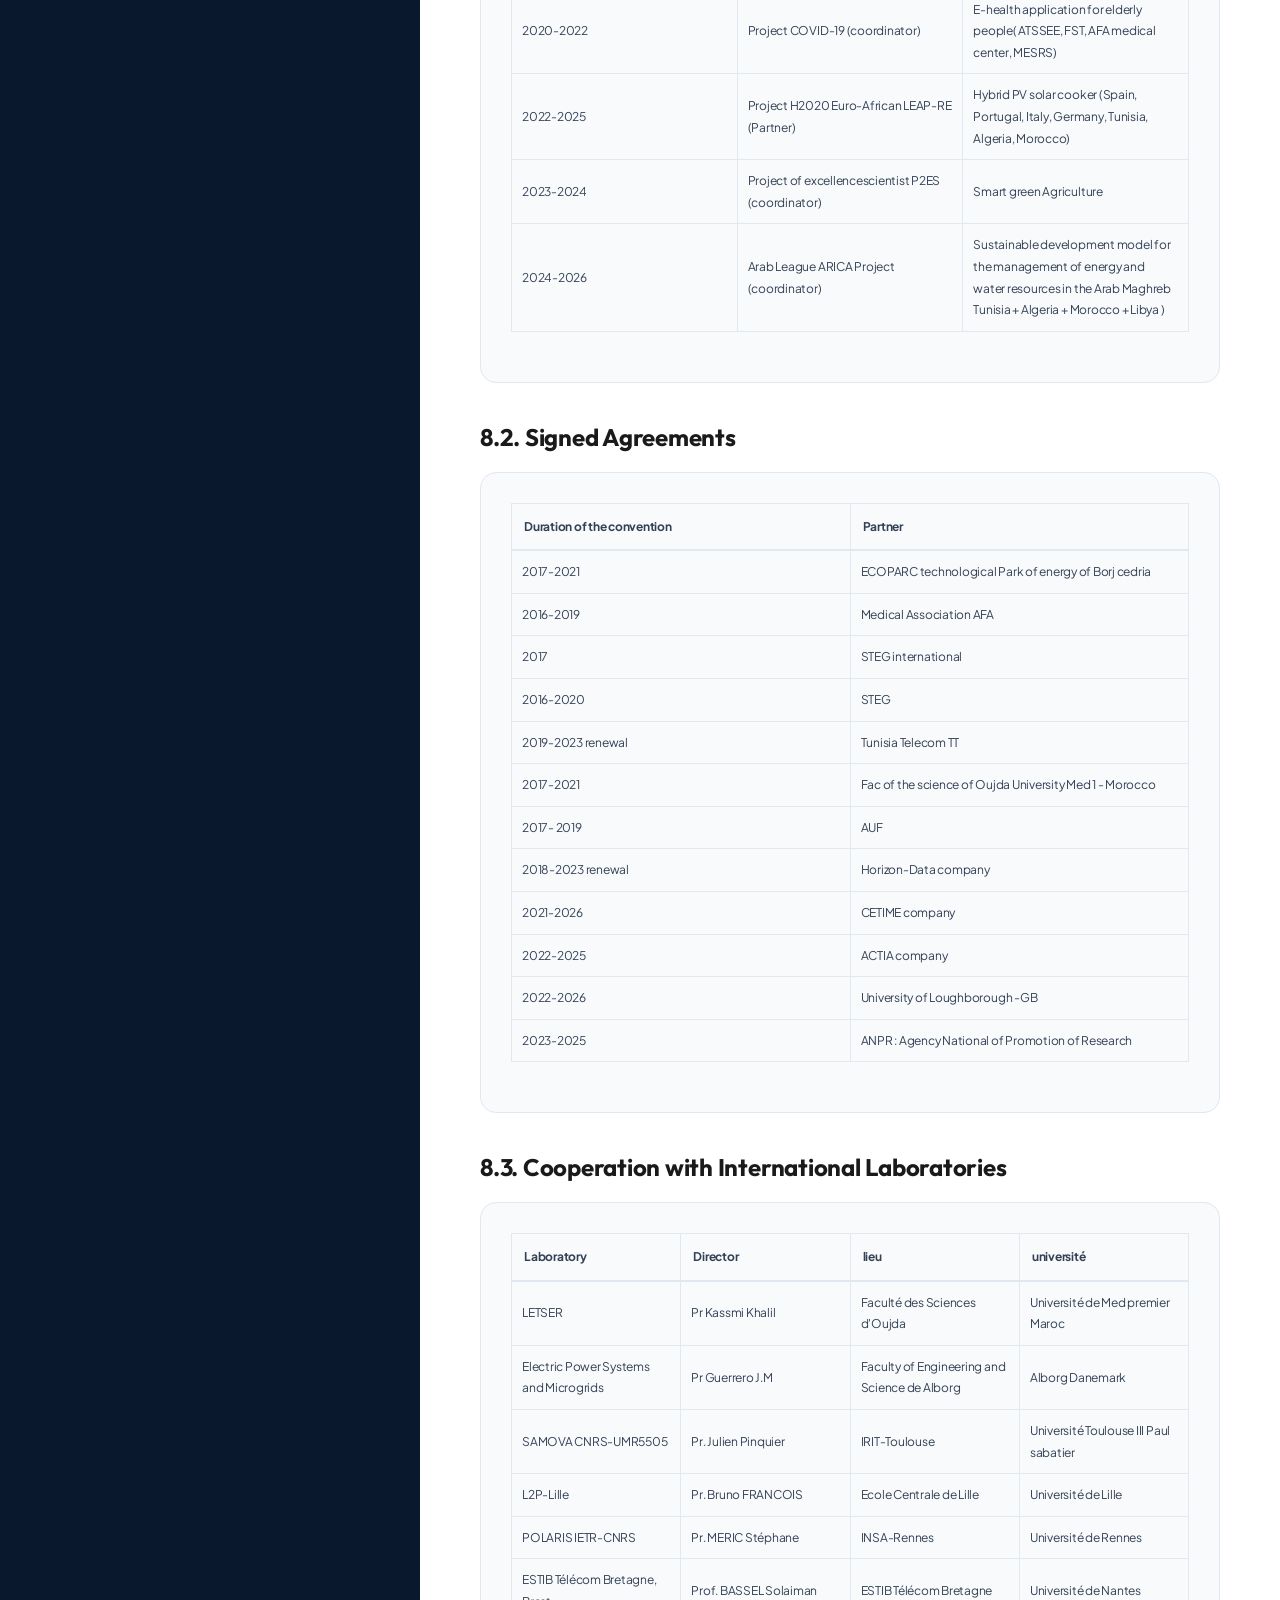
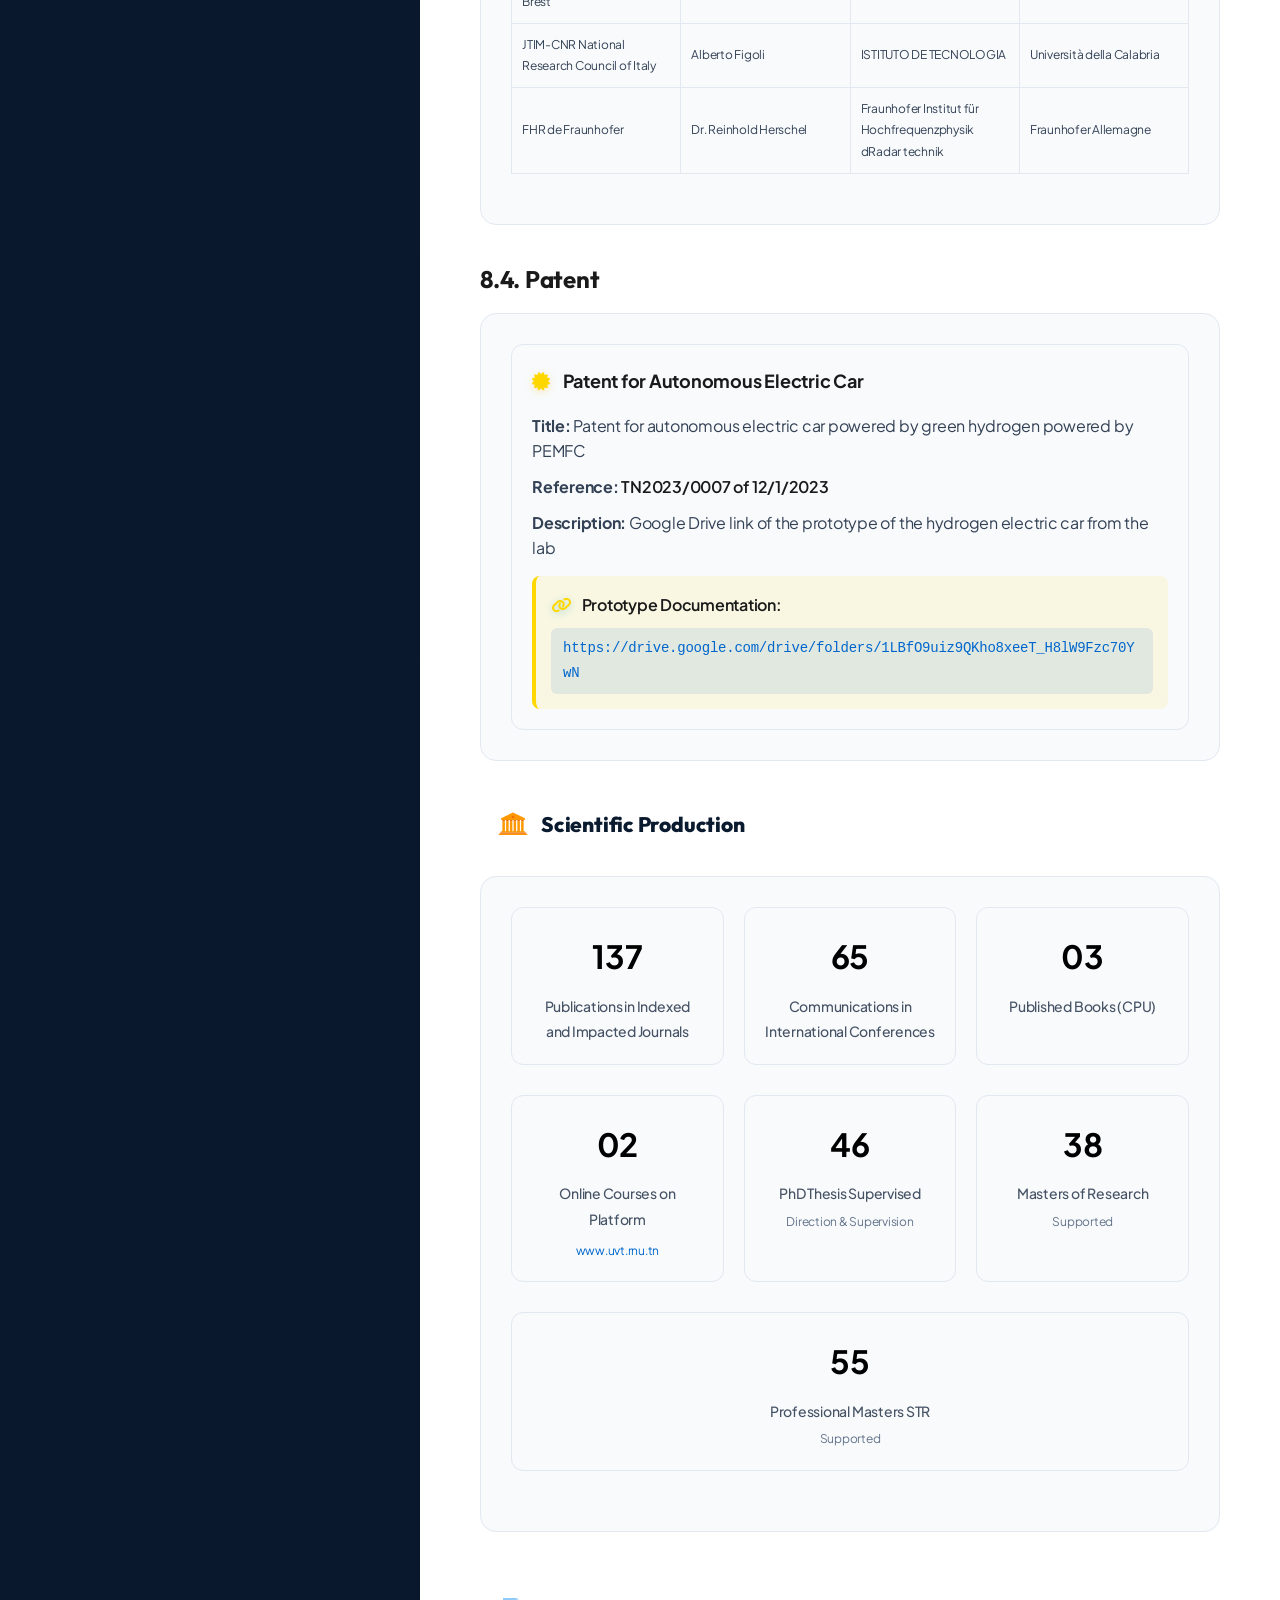
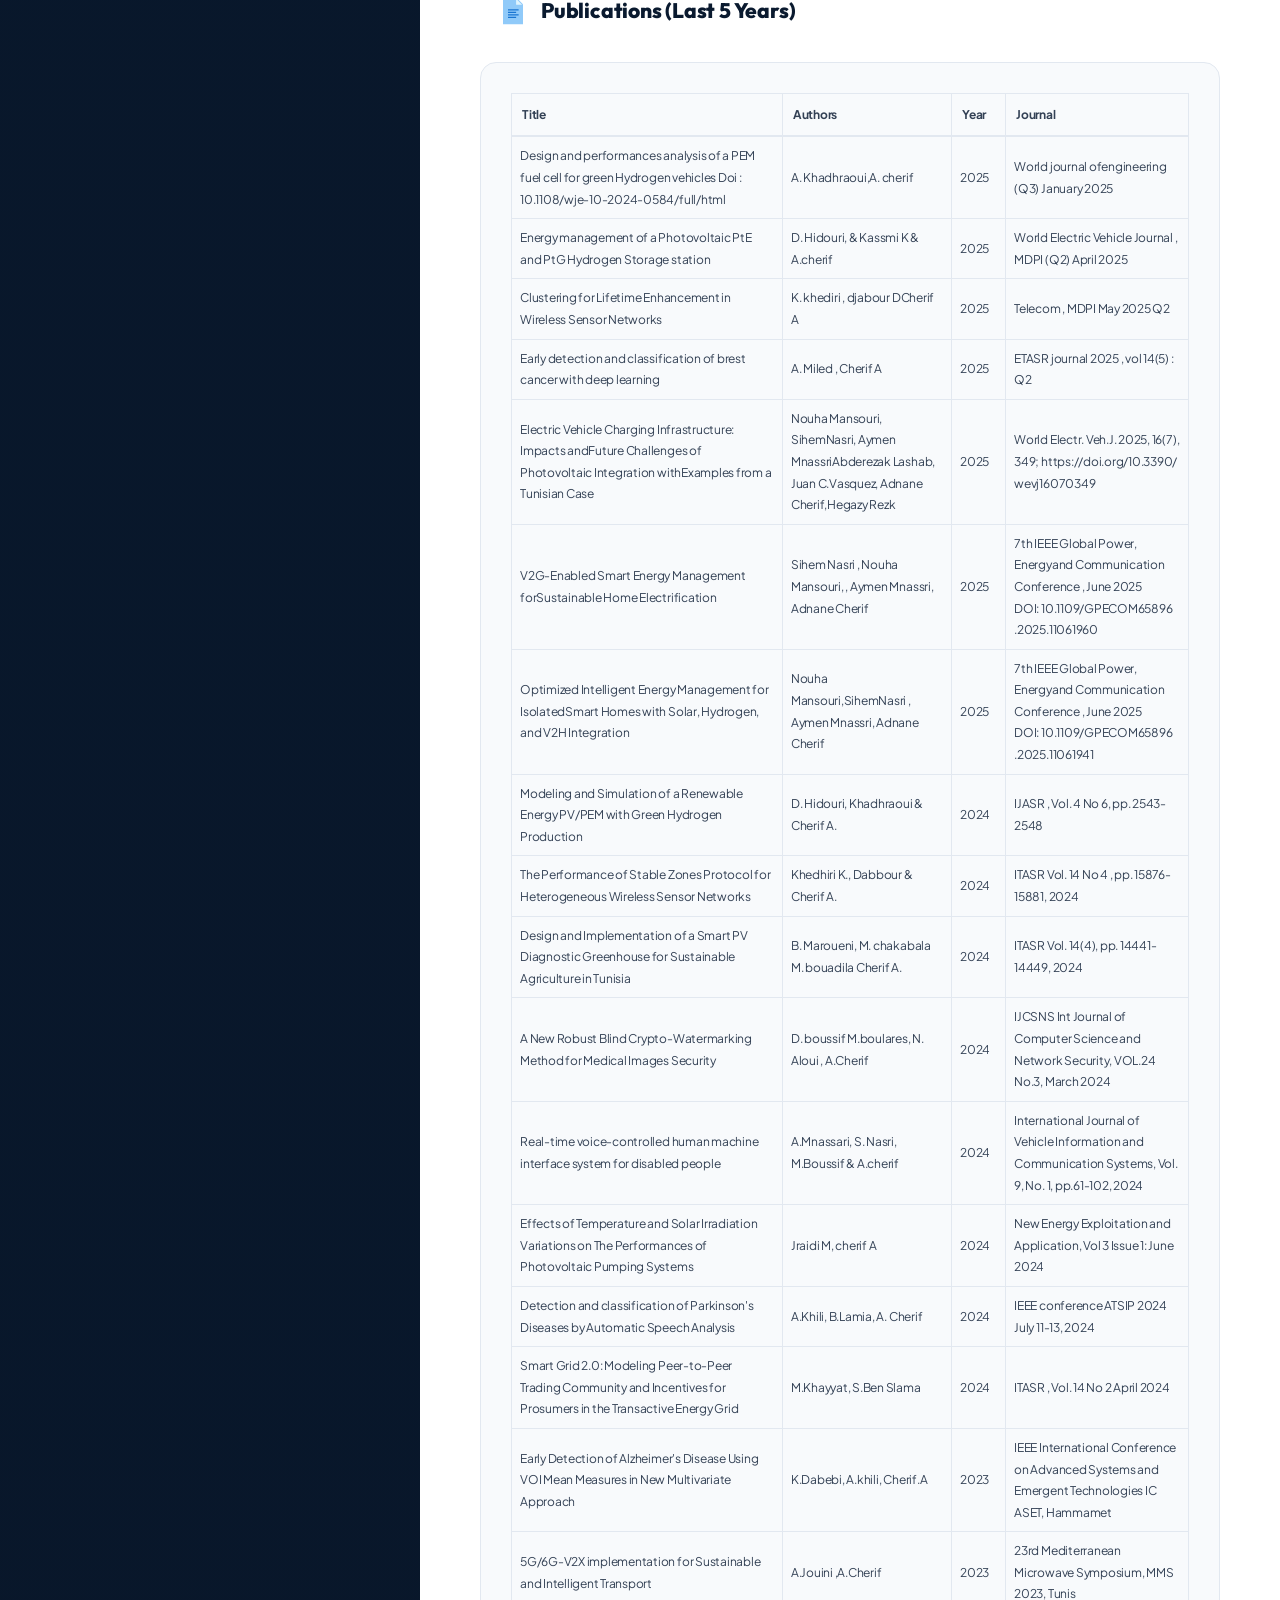
==== commit 17992201: "Strip title backgrounds + border-left accents (clean text + icon only)" ====
--- a/index.html
+++ b/index.html
@@ -7525,11 +7525,8 @@
 
 /* ---------- main content: dark text on the white panel ---------- */
 .main-content .section .section-title.section-title{
-  background:linear-gradient(90deg,
-    rgba(78,163,217,.11) 0%,
-    rgba(78,163,217,.04) 55%,
-    rgba(78,163,217,0) 100%) !important;
-  border-left:4px solid #4ea3d9 !important;
+  background:none !important;
+  border-left:none !important;
   color:#0a1a2f !important;
   -webkit-text-fill-color:#0a1a2f !important;
   font-size:21px !important;
@@ -7537,11 +7534,8 @@
 
 /* ---------- sidebar: light text on the marine panel ---------- */
 .sidebar .section .section-title.section-title{
-  background:linear-gradient(90deg,
-    rgba(78,163,217,.16) 0%,
-    rgba(78,163,217,.05) 60%,
-    rgba(78,163,217,0) 100%) !important;
-  border-left:3px solid #4ea3d9 !important;
+  background:none !important;
+  border-left:none !important;
   color:#f2f8ff !important;
   -webkit-text-fill-color:#f2f8ff !important;
   font-size:17px !important;
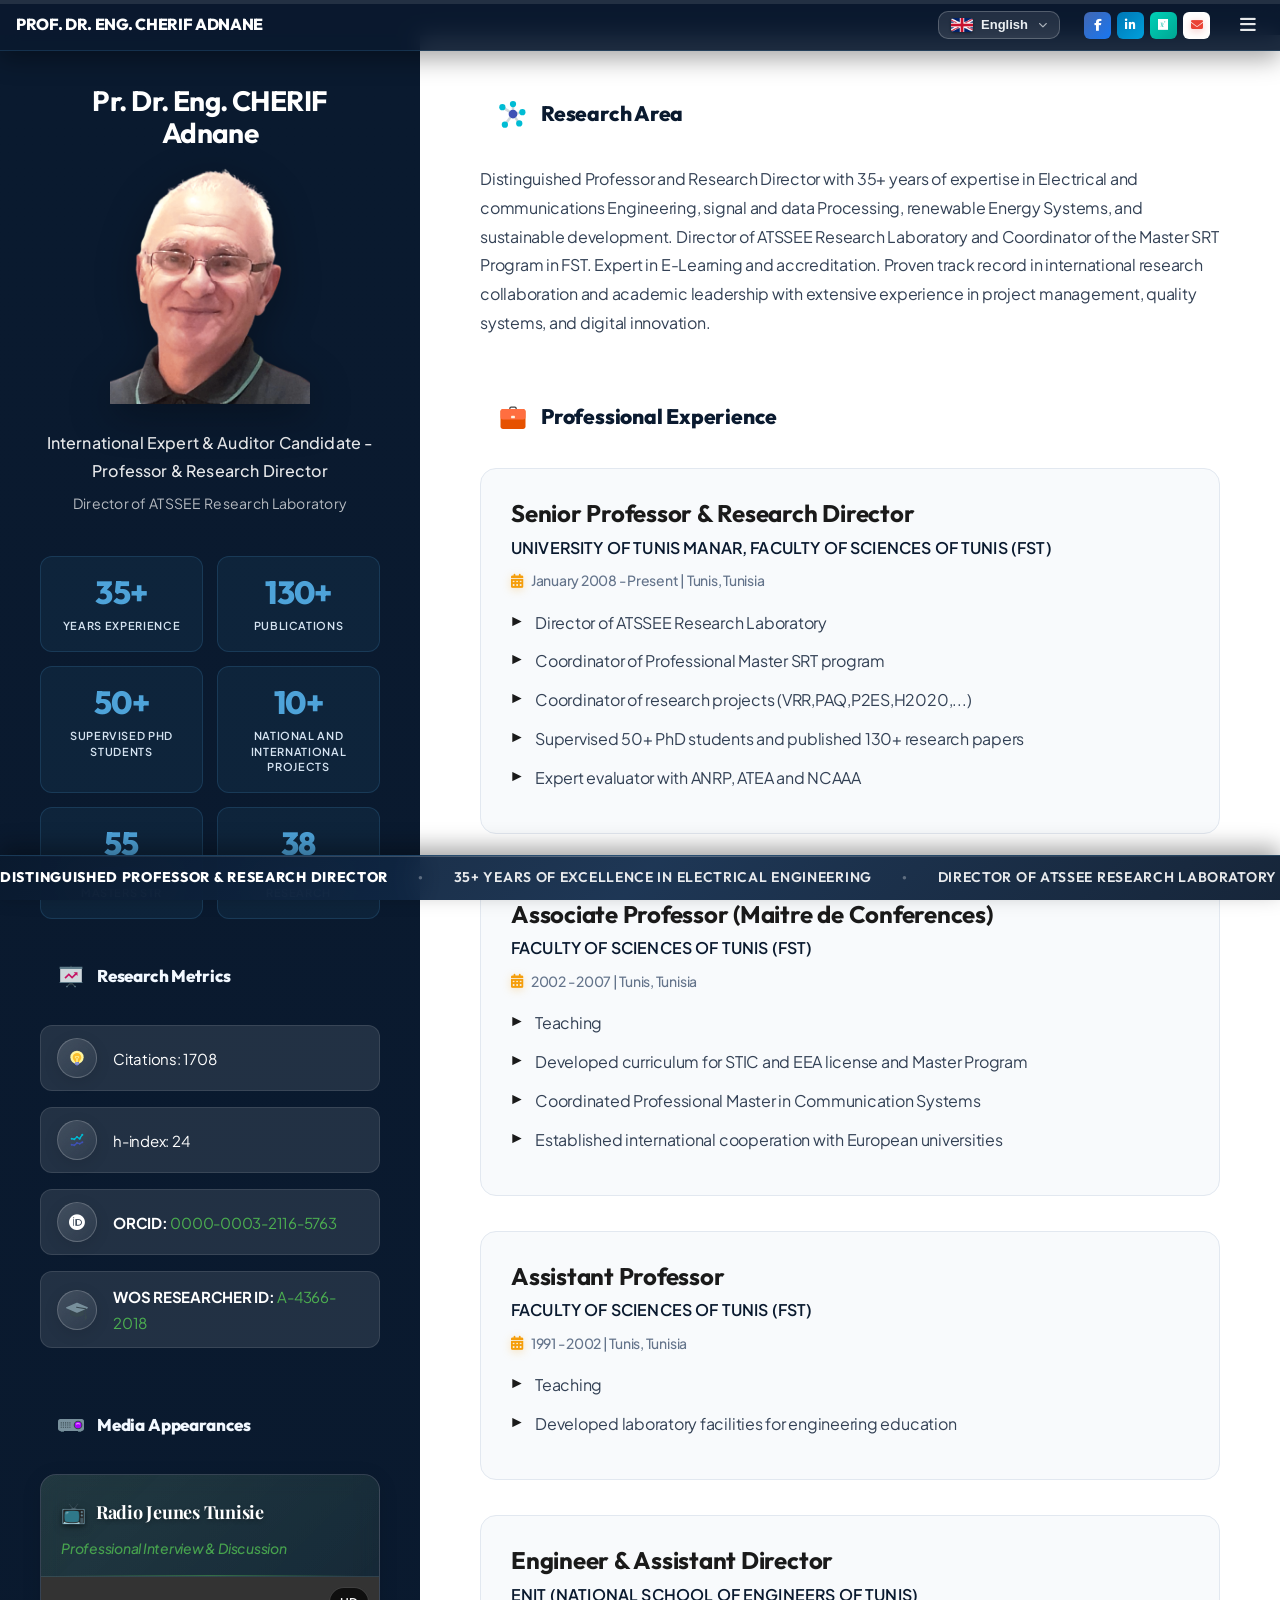
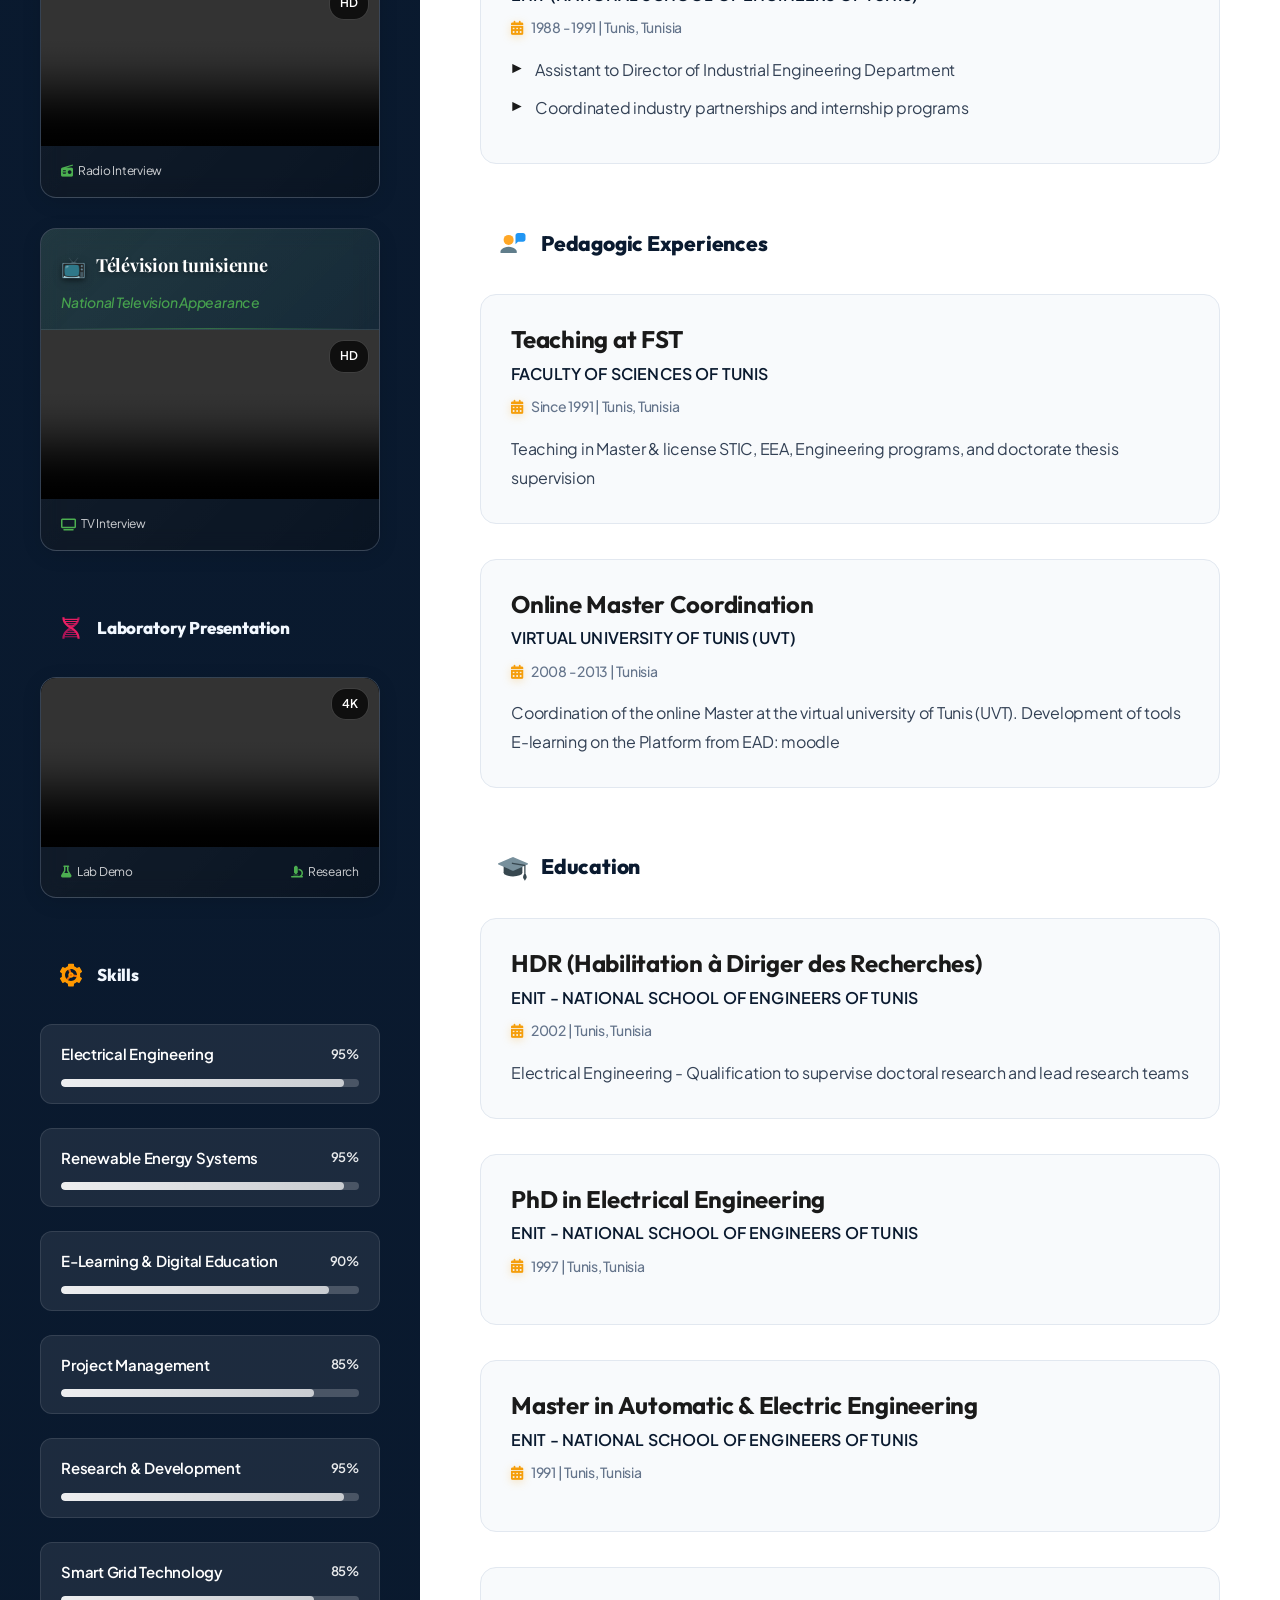
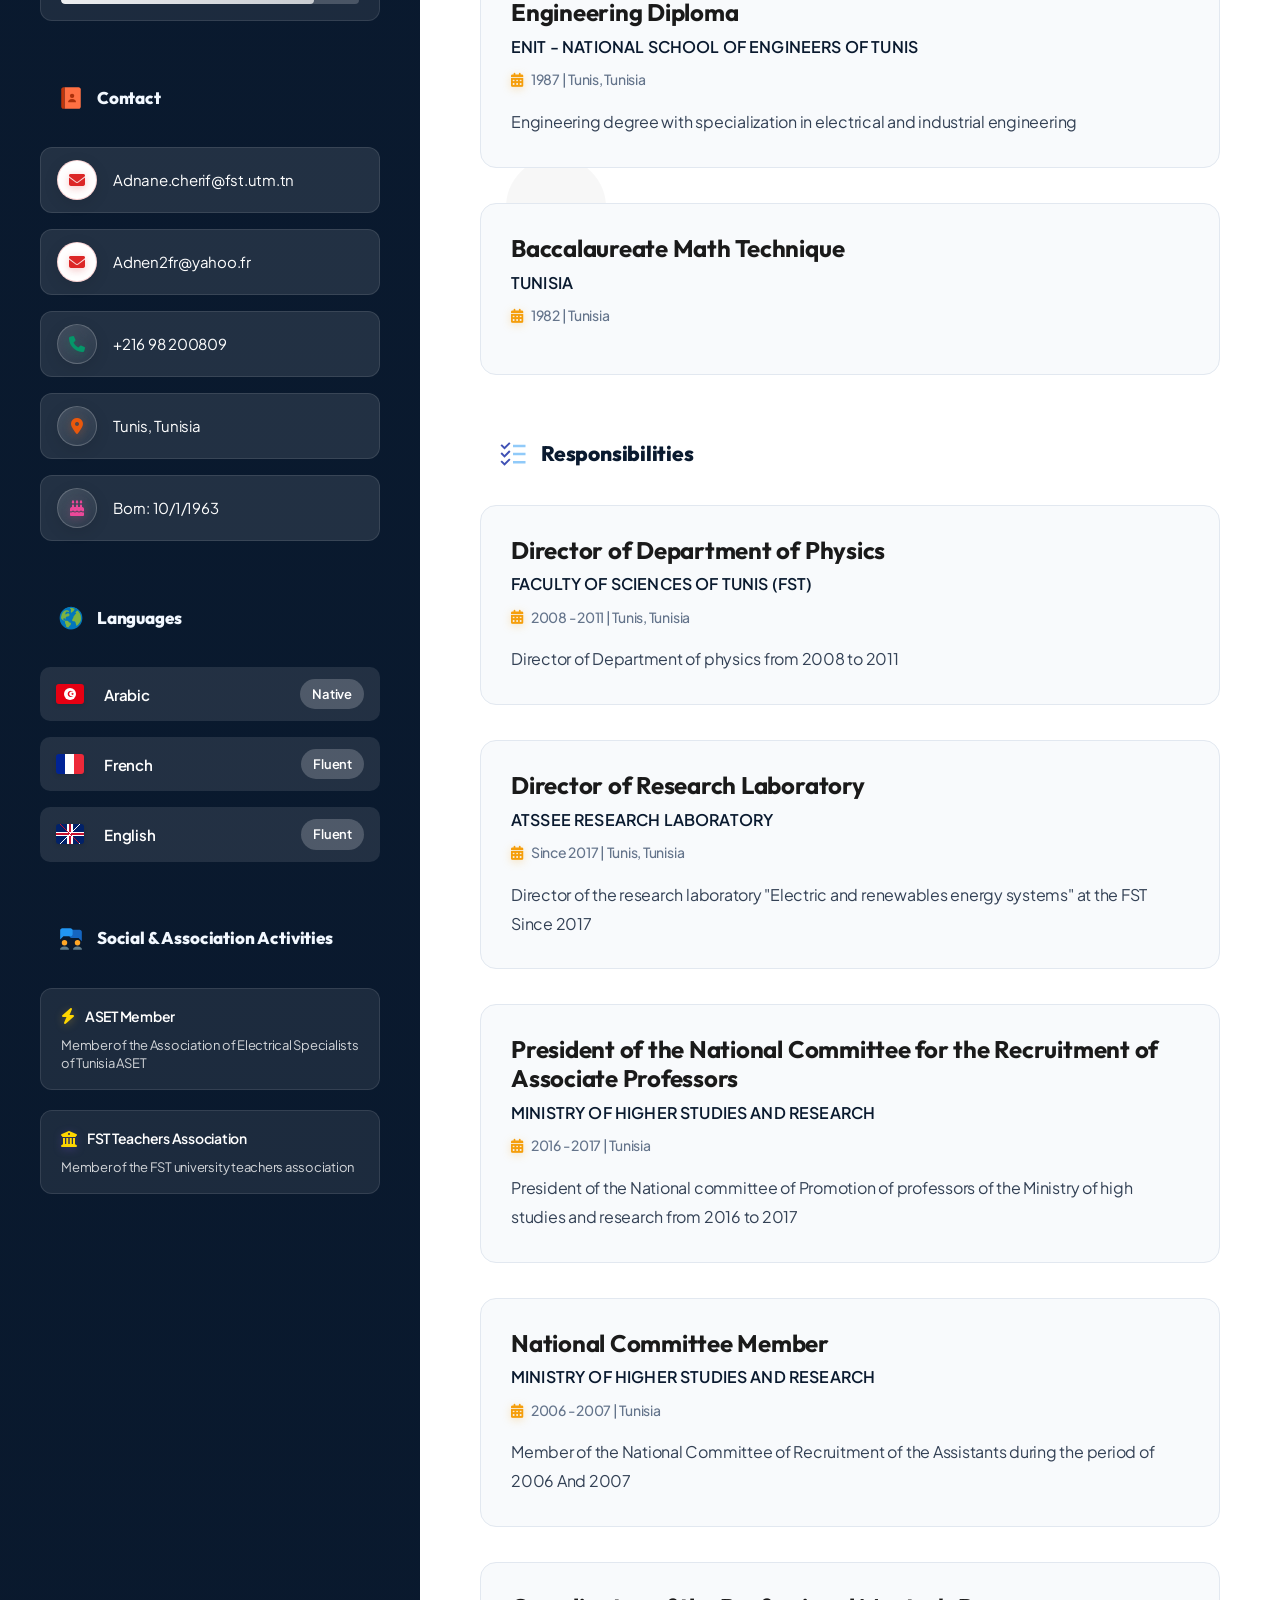
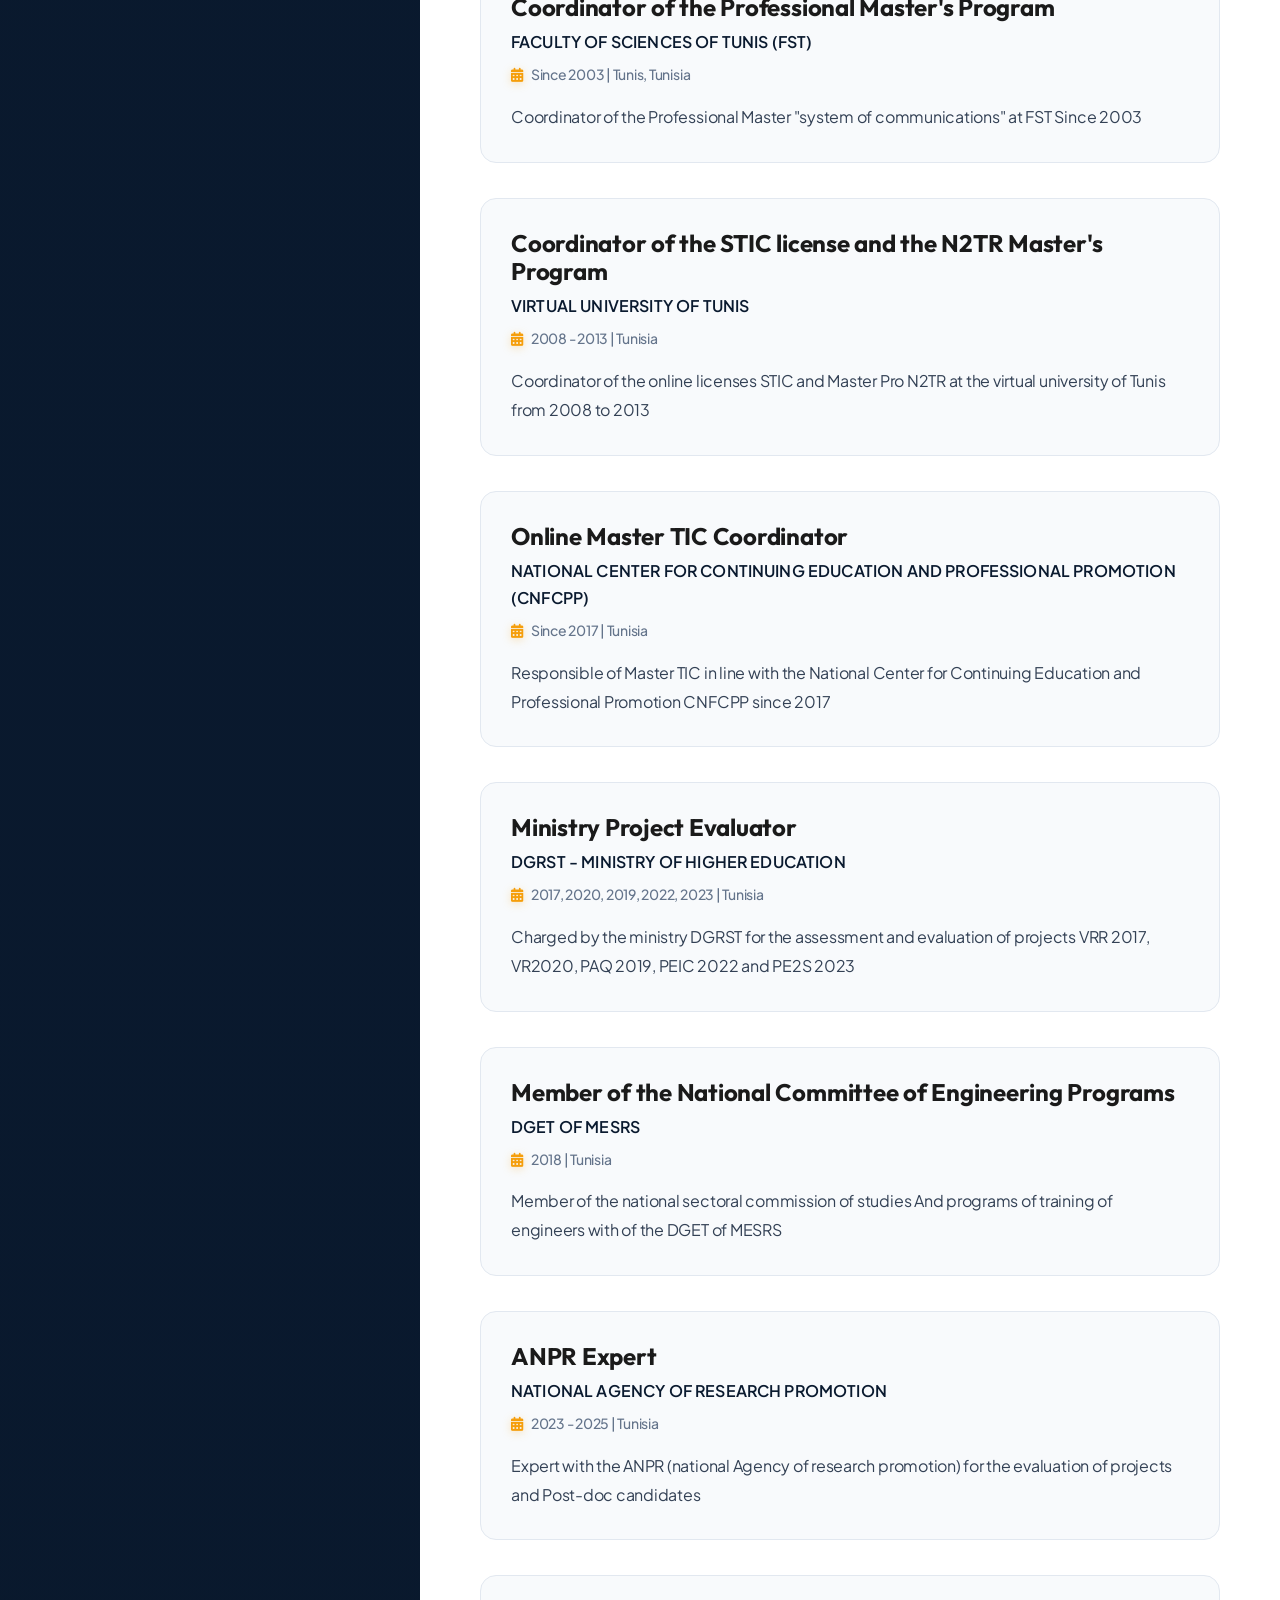
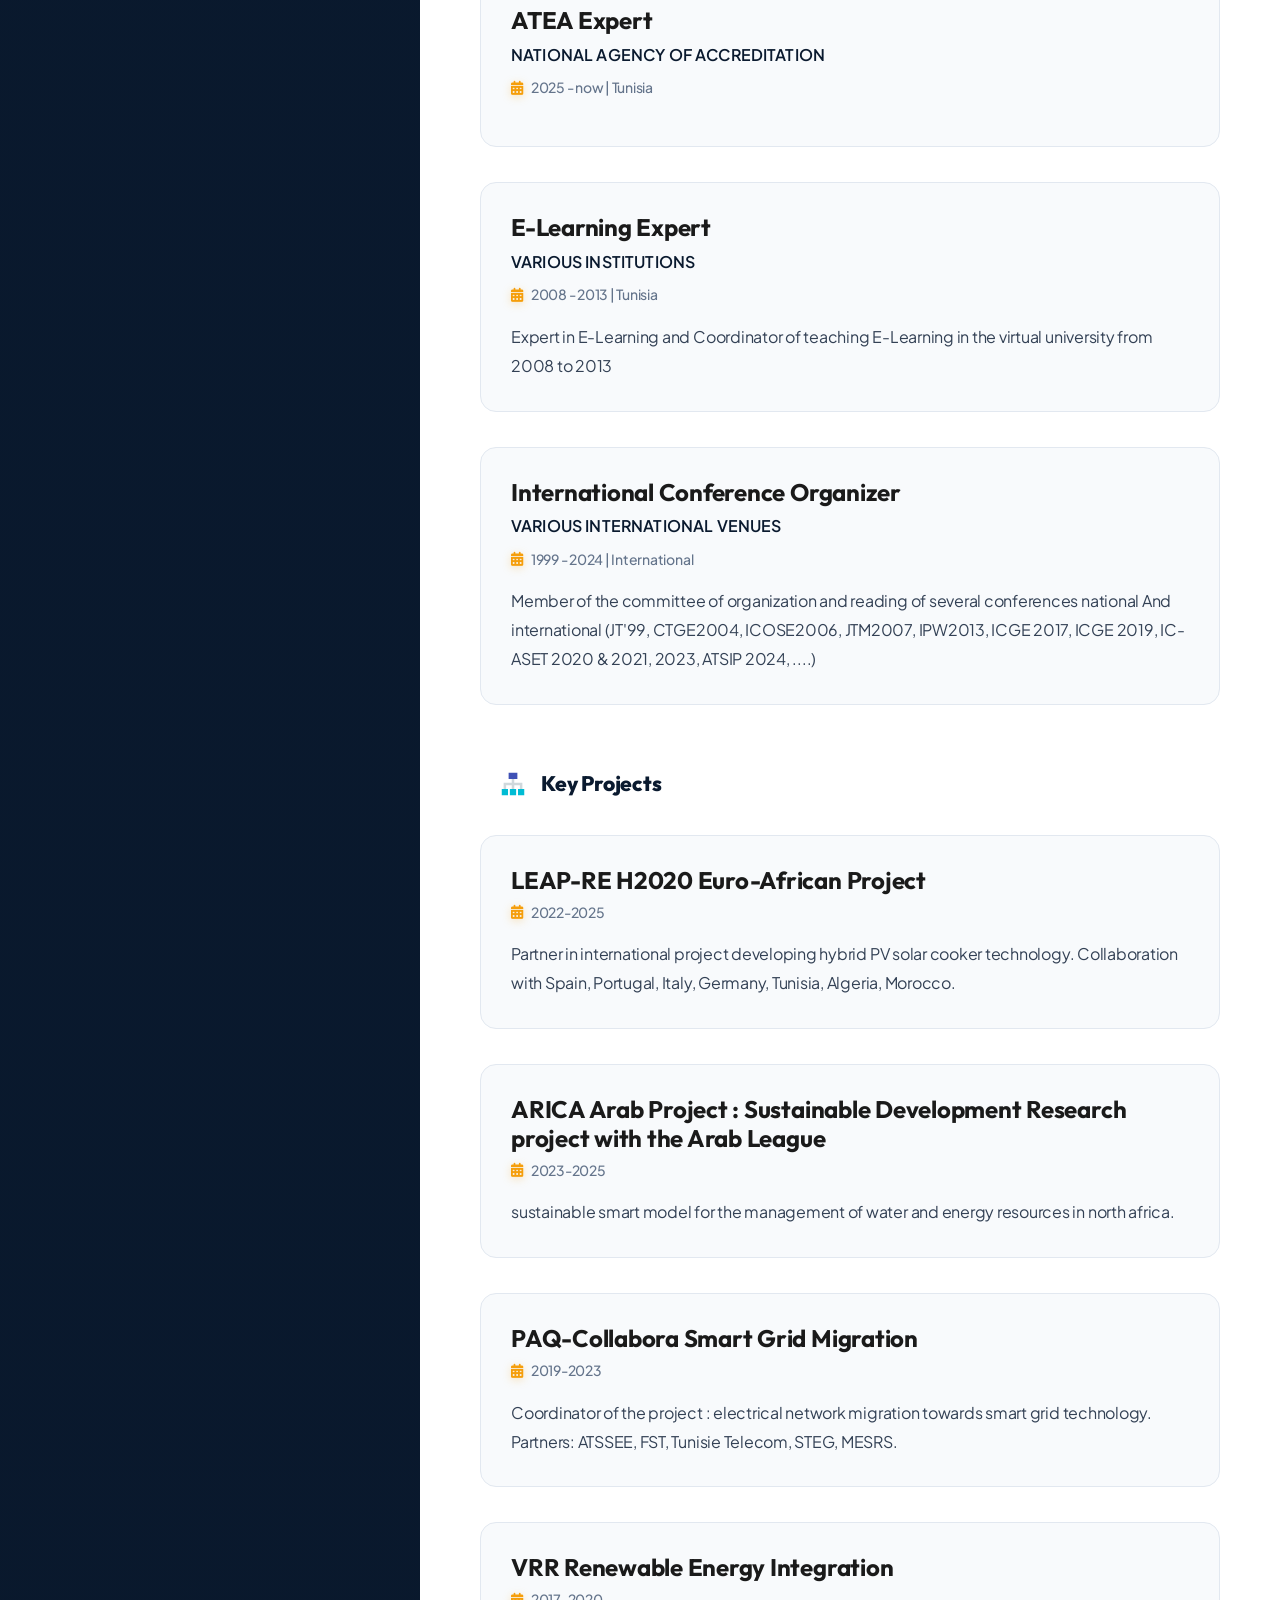
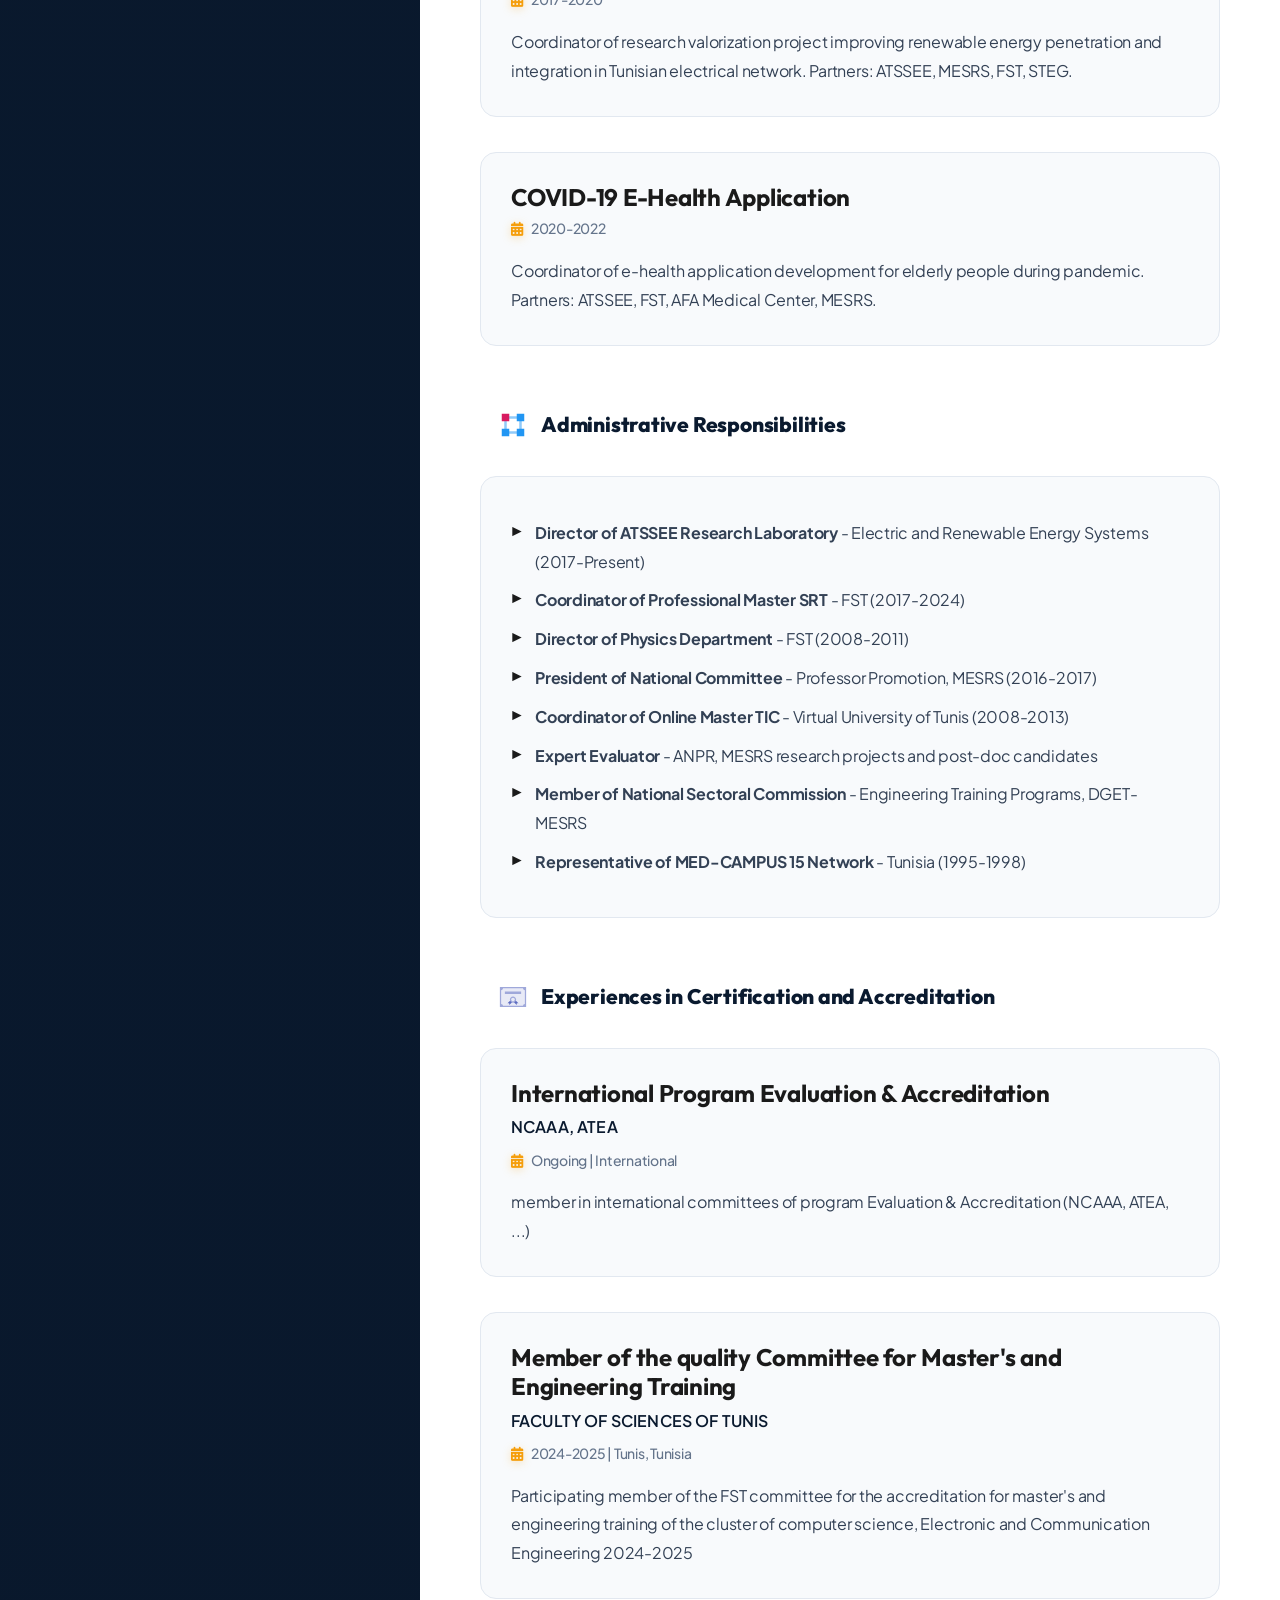
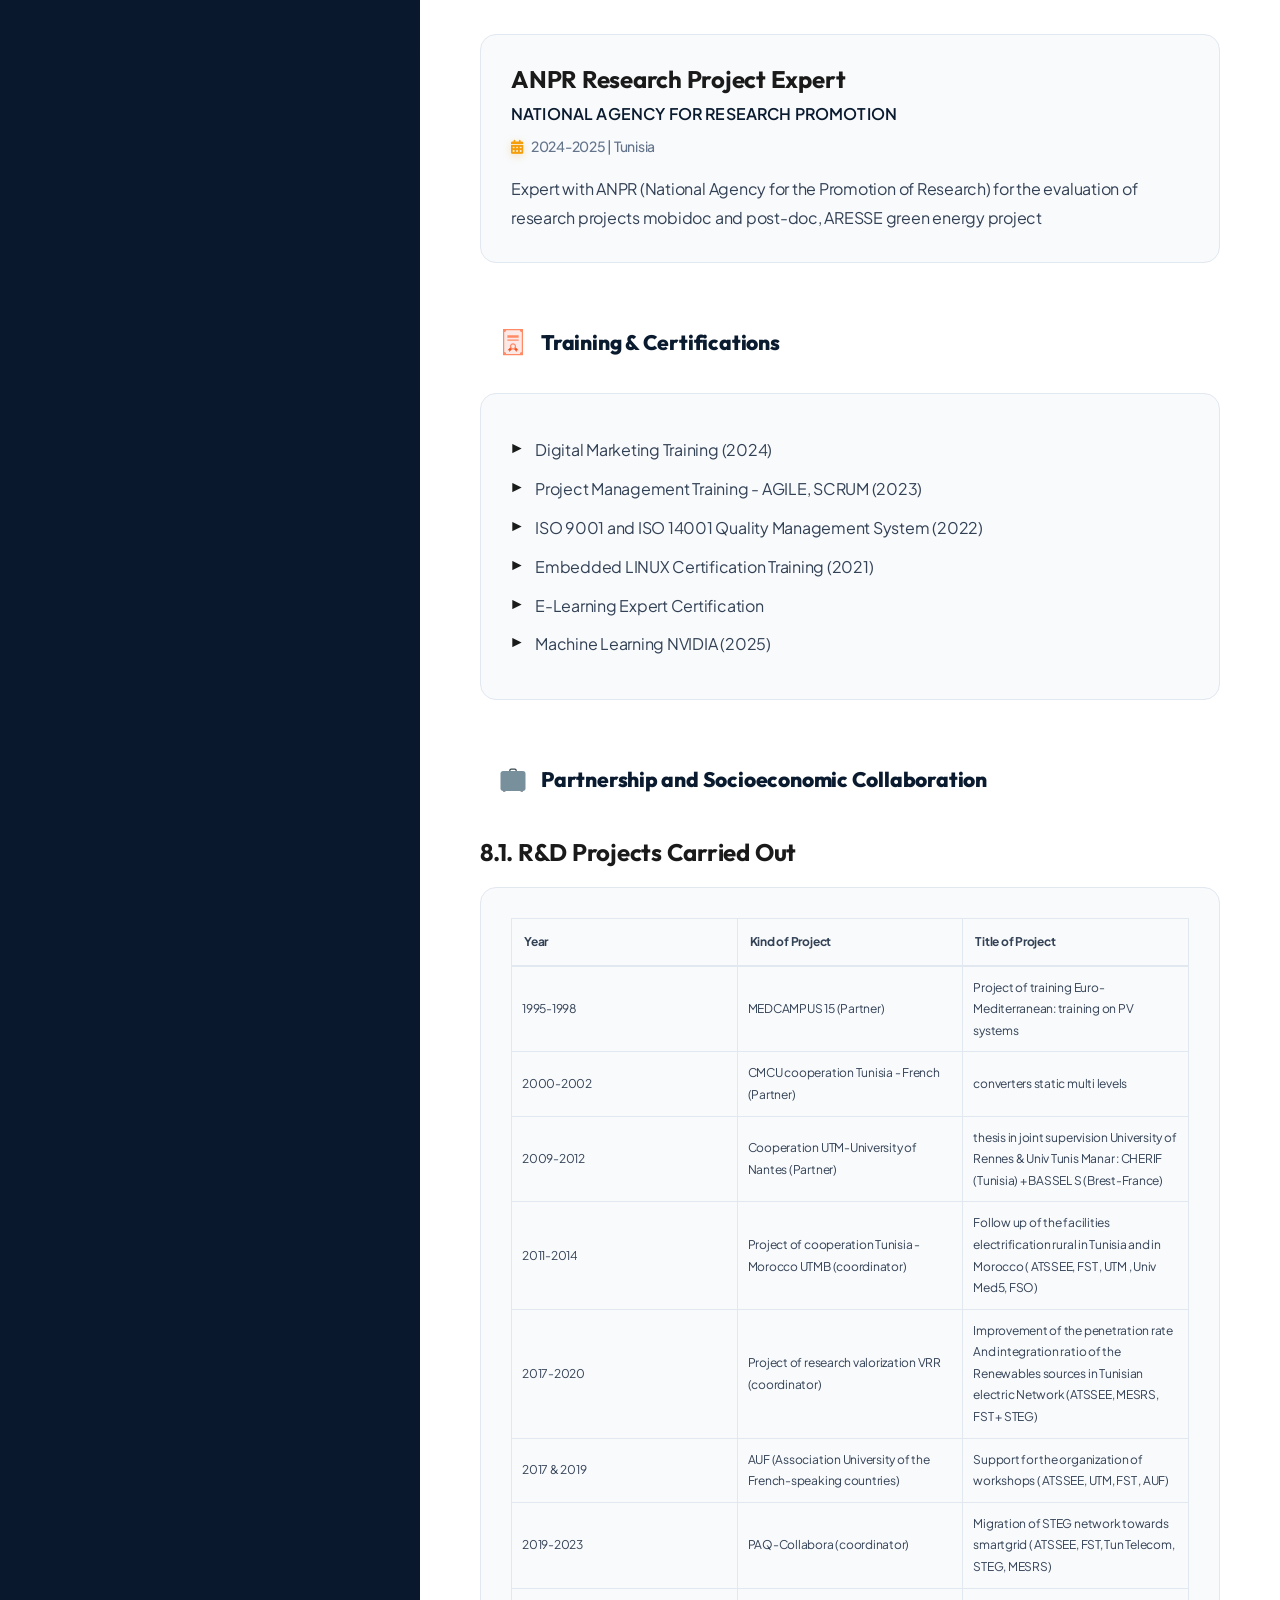
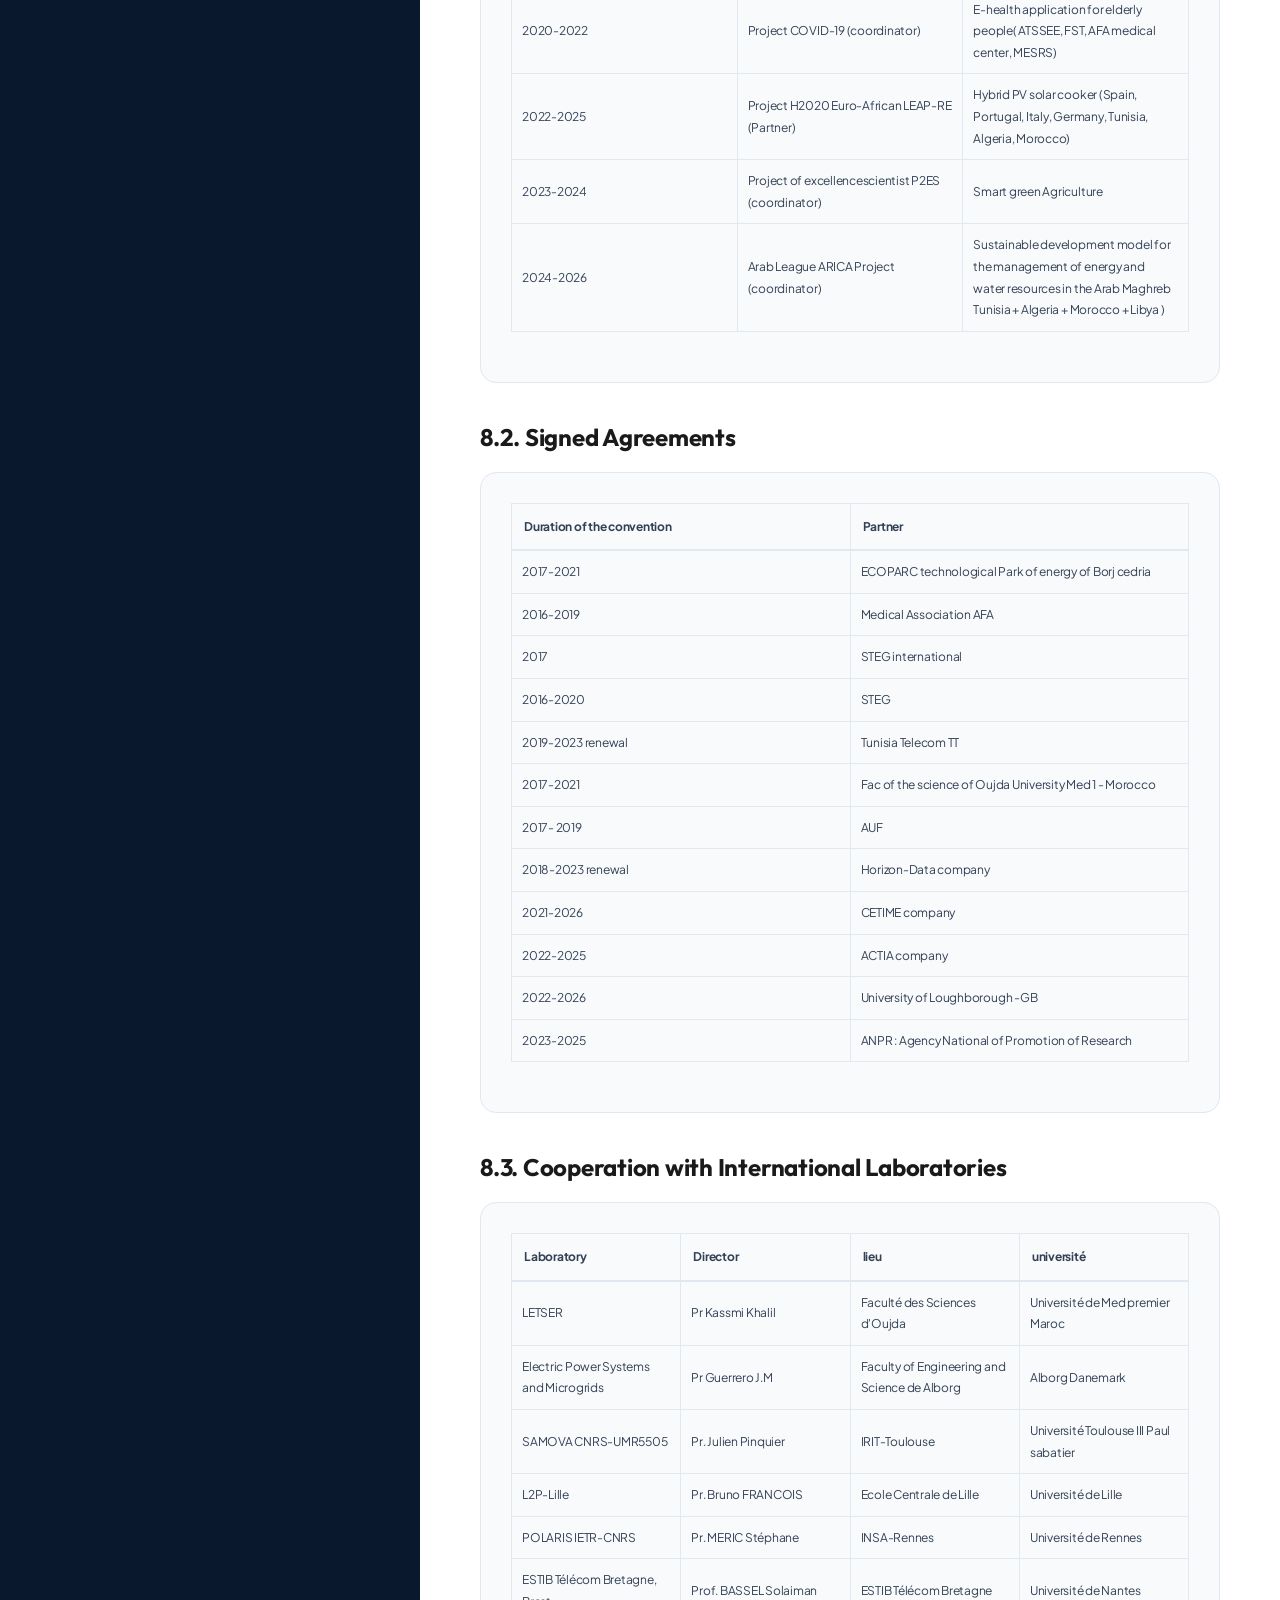
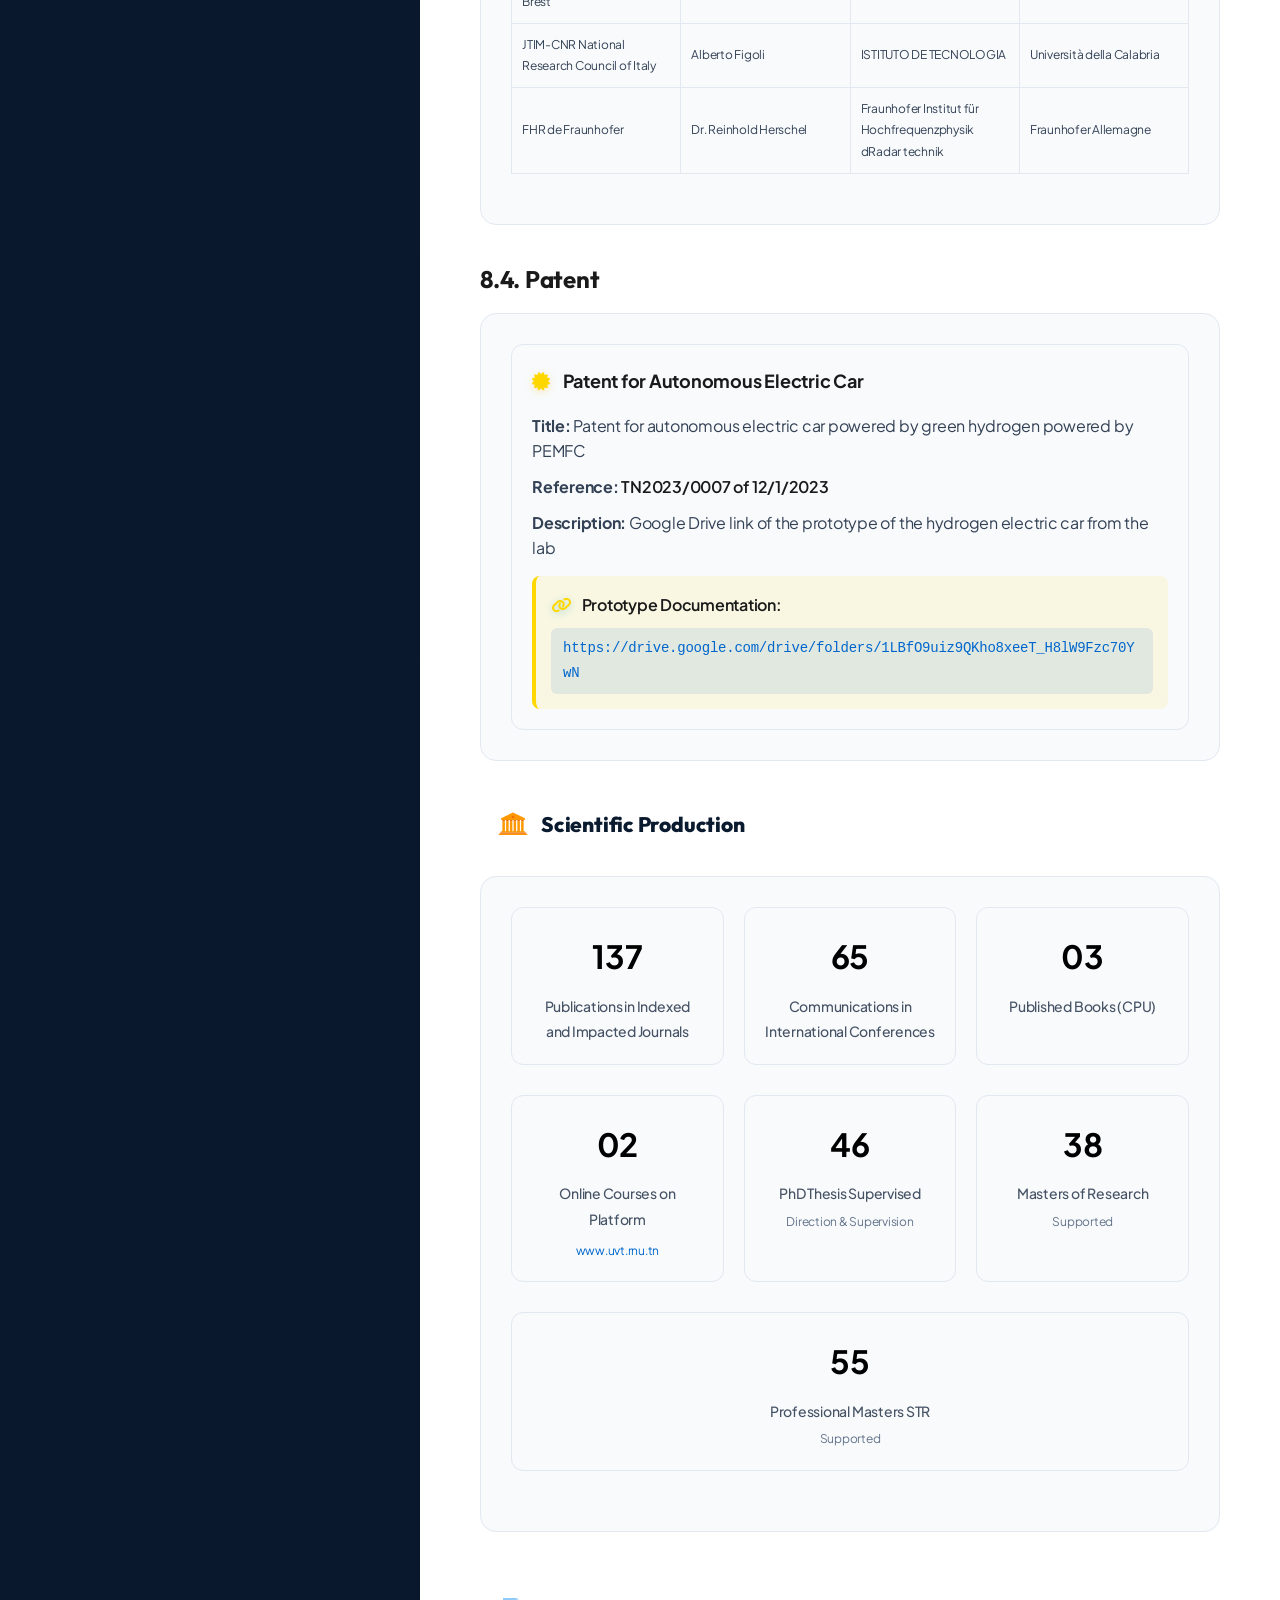
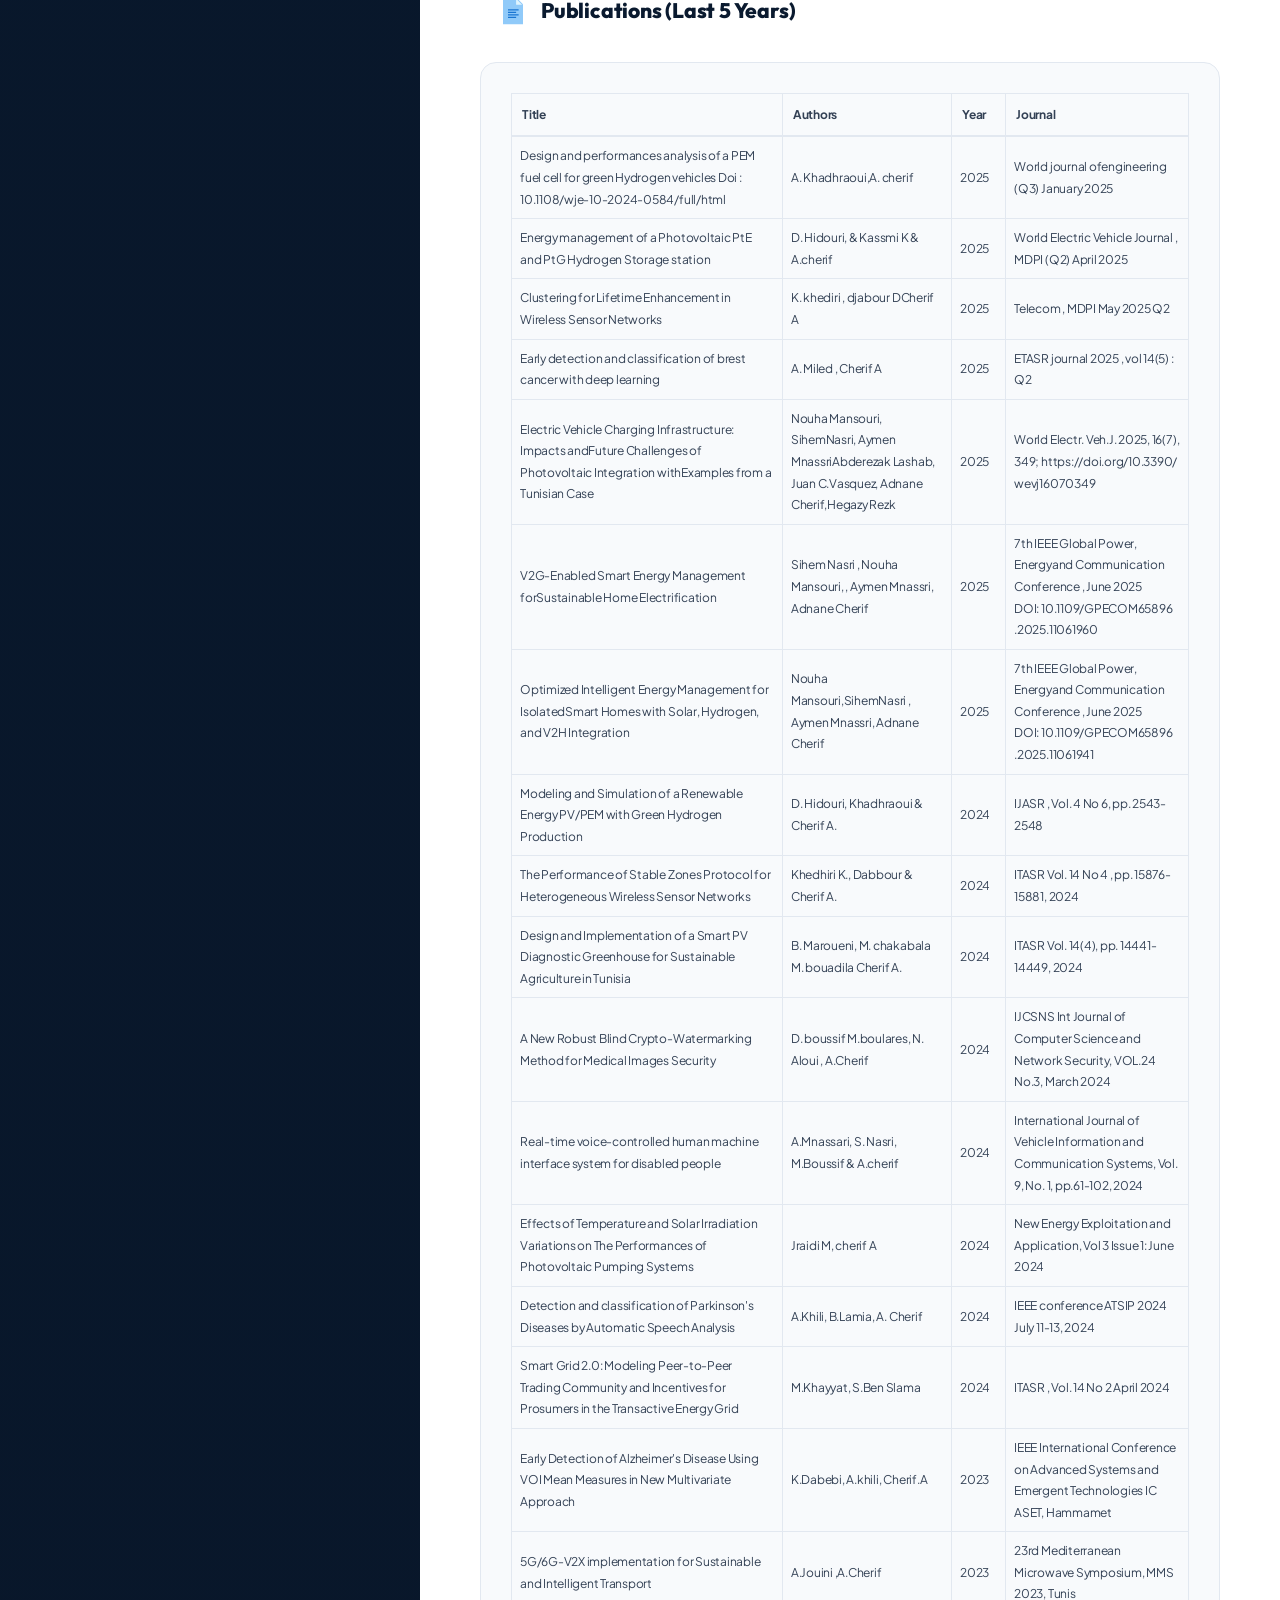
==== commit 2806fd5f: "Add favicon, Open Graph / meta description, print CSS hide nav + qr" ====
--- a/index.html
+++ b/index.html
@@ -5,6 +5,19 @@
     <meta charset="UTF-8">
     <meta name="viewport" content="width=device-width, initial-scale=1.0">
     <title>Prof. Dr. Eng. CHERIF Adnane - Professional CV</title>
+    <meta name="description" content="Distinguished Professor and Research Director with 35+ years of expertise in Electrical and Communications Engineering, Renewable Energy Systems, and E-Learning. Director of ATSEE Research Laboratory at the University of Tunis El Manar.">
+    <meta name="author" content="Prof. Dr. Eng. CHERIF Adnane">
+    <meta name="theme-color" content="#0a1a2f">
+    <link rel="icon" type="image/svg+xml" href="favicon.svg">
+    <meta property="og:type" content="profile">
+    <meta property="og:title" content="Prof. Dr. Eng. CHERIF Adnane - Professional CV">
+    <meta property="og:description" content="Distinguished Professor and Research Director. 35+ years in Electrical Engineering, Renewable Energy, and E-Learning. 130+ publications, 50+ supervised PhD students.">
+    <meta property="og:locale" content="en_US">
+    <meta property="og:locale:alternate" content="fr_FR">
+    <meta property="og:locale:alternate" content="ar_AR">
+    <meta name="twitter:card" content="summary_large_image">
+    <meta name="twitter:title" content="Prof. Dr. Eng. CHERIF Adnane - Professional CV">
+    <meta name="twitter:description" content="Distinguished Professor and Research Director. 35+ years in Electrical Engineering, Renewable Energy, and E-Learning.">
     <link rel="preconnect" href="https://fonts.googleapis.com">
     <link rel="preconnect" href="https://fonts.gstatic.com" crossorigin>
     <link href="https://fonts.googleapis.com/css2?family=Outfit:wght@300;400;500;600;700;800&family=Plus+Jakarta+Sans:wght@300;400;500;600;700;800&family=Playfair+Display:ital,wght@0,400;0,500;0,600;0,700;1,400&display=swap" rel="stylesheet">
@@ -3476,7 +3489,7 @@
 }
 </style></head>
 
-<body>
+<body id="top">
     <!-- Navigation Menu -->
     <nav class="nav-menu">
         <div class="nav-container">
@@ -7304,6 +7317,28 @@
   color:#0a1a2f !important;
 }
 </style>
+<style id="cv-print-fix">
+/* ============================================================
+   PRINT: hide the top nav, scroll indicator, and the QR card
+   (which only make sense on the live site). The existing
+   @media print blocks at lines 478/567/1987 already hide the
+   marquee, social-media-buttons, scroll-indicator, and floating
+   shapes, but NOT the nav menu or the QR card. Without this,
+   printing the page wastes a sheet on chrome that doesn't apply.
+   ============================================================ */
+@media print{
+  .nav-menu,
+  #mobileMenu,
+  #qr-bottom,
+  .qr-bottom,
+  .qr-card,
+  .scroll-indicator{
+    display:none !important;
+  }
+  body{ padding:0 !important; margin:0 !important; }
+  .cv-container{ box-shadow:none !important; }
+}
+</style>
 <style id="cv-enhancements">
 /* ============================================================
    TARGETED ENHANCEMENTS — stat cards (sidebar) + language
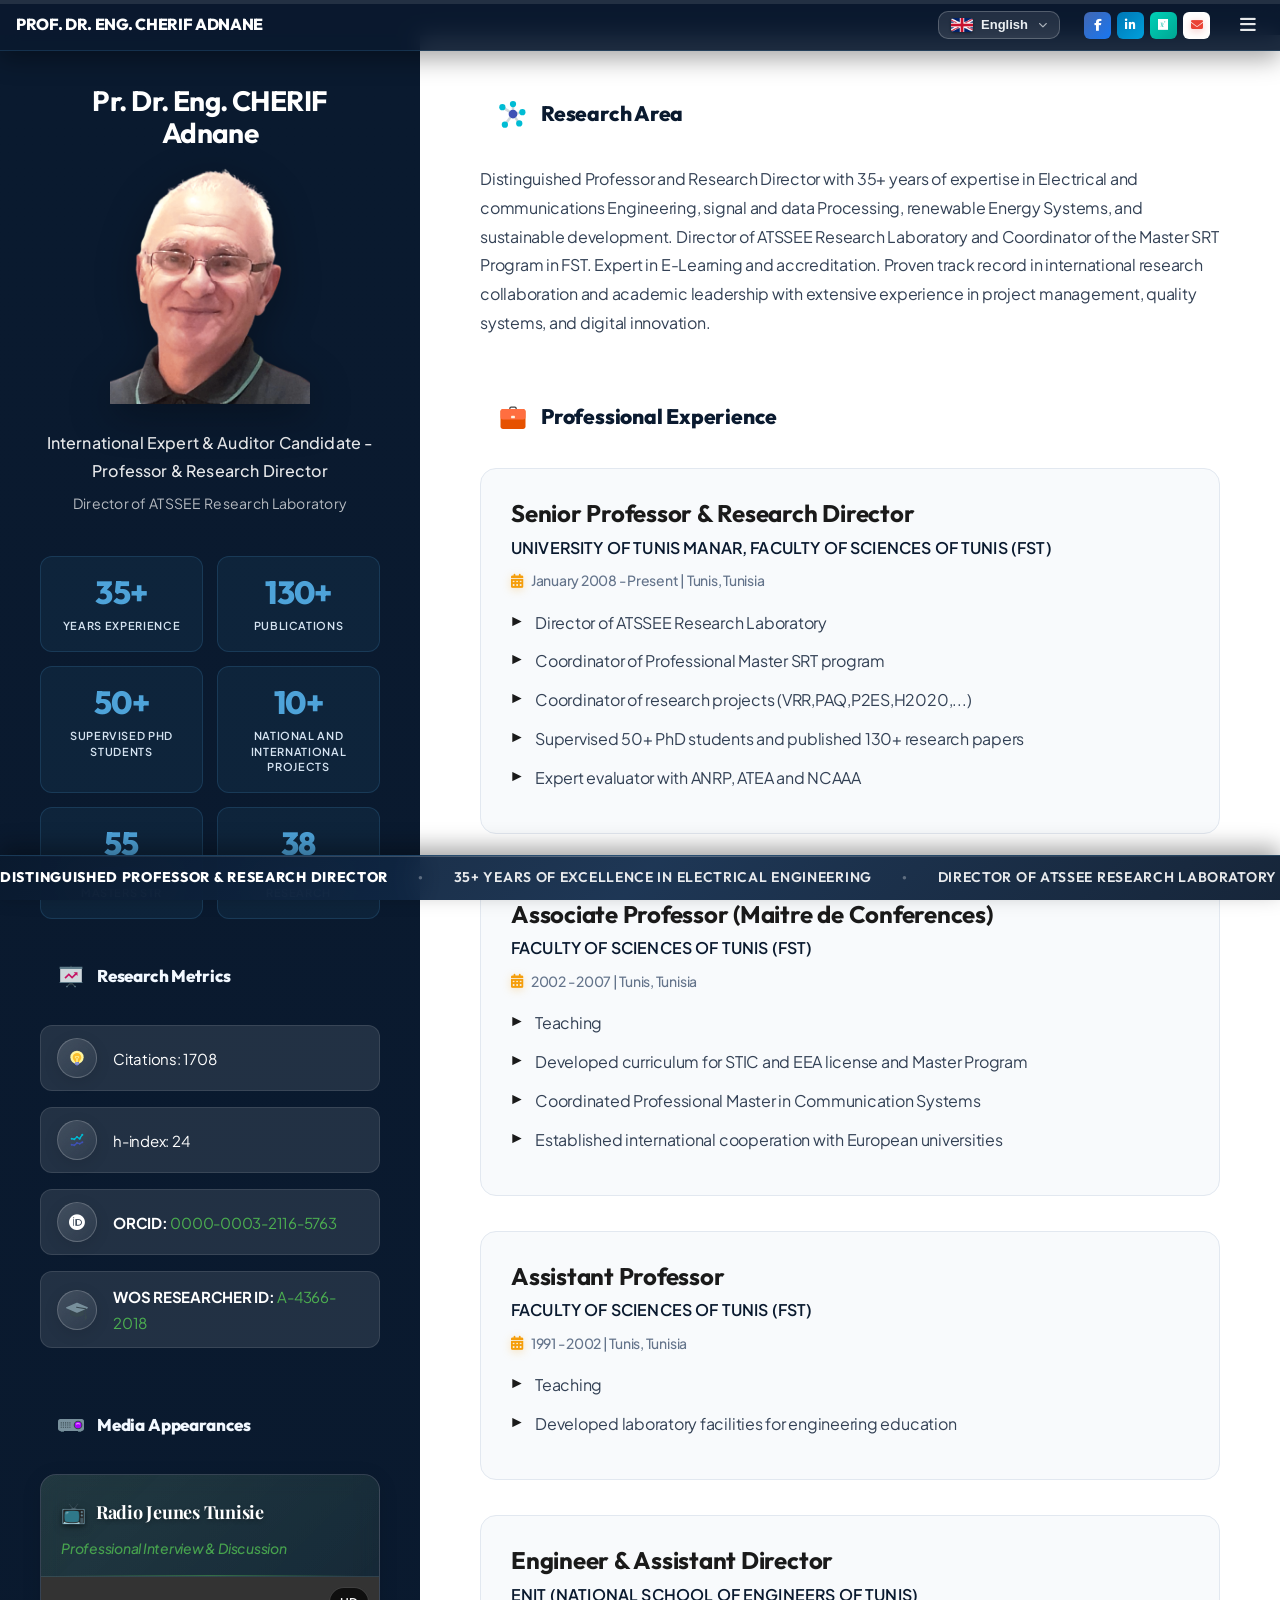
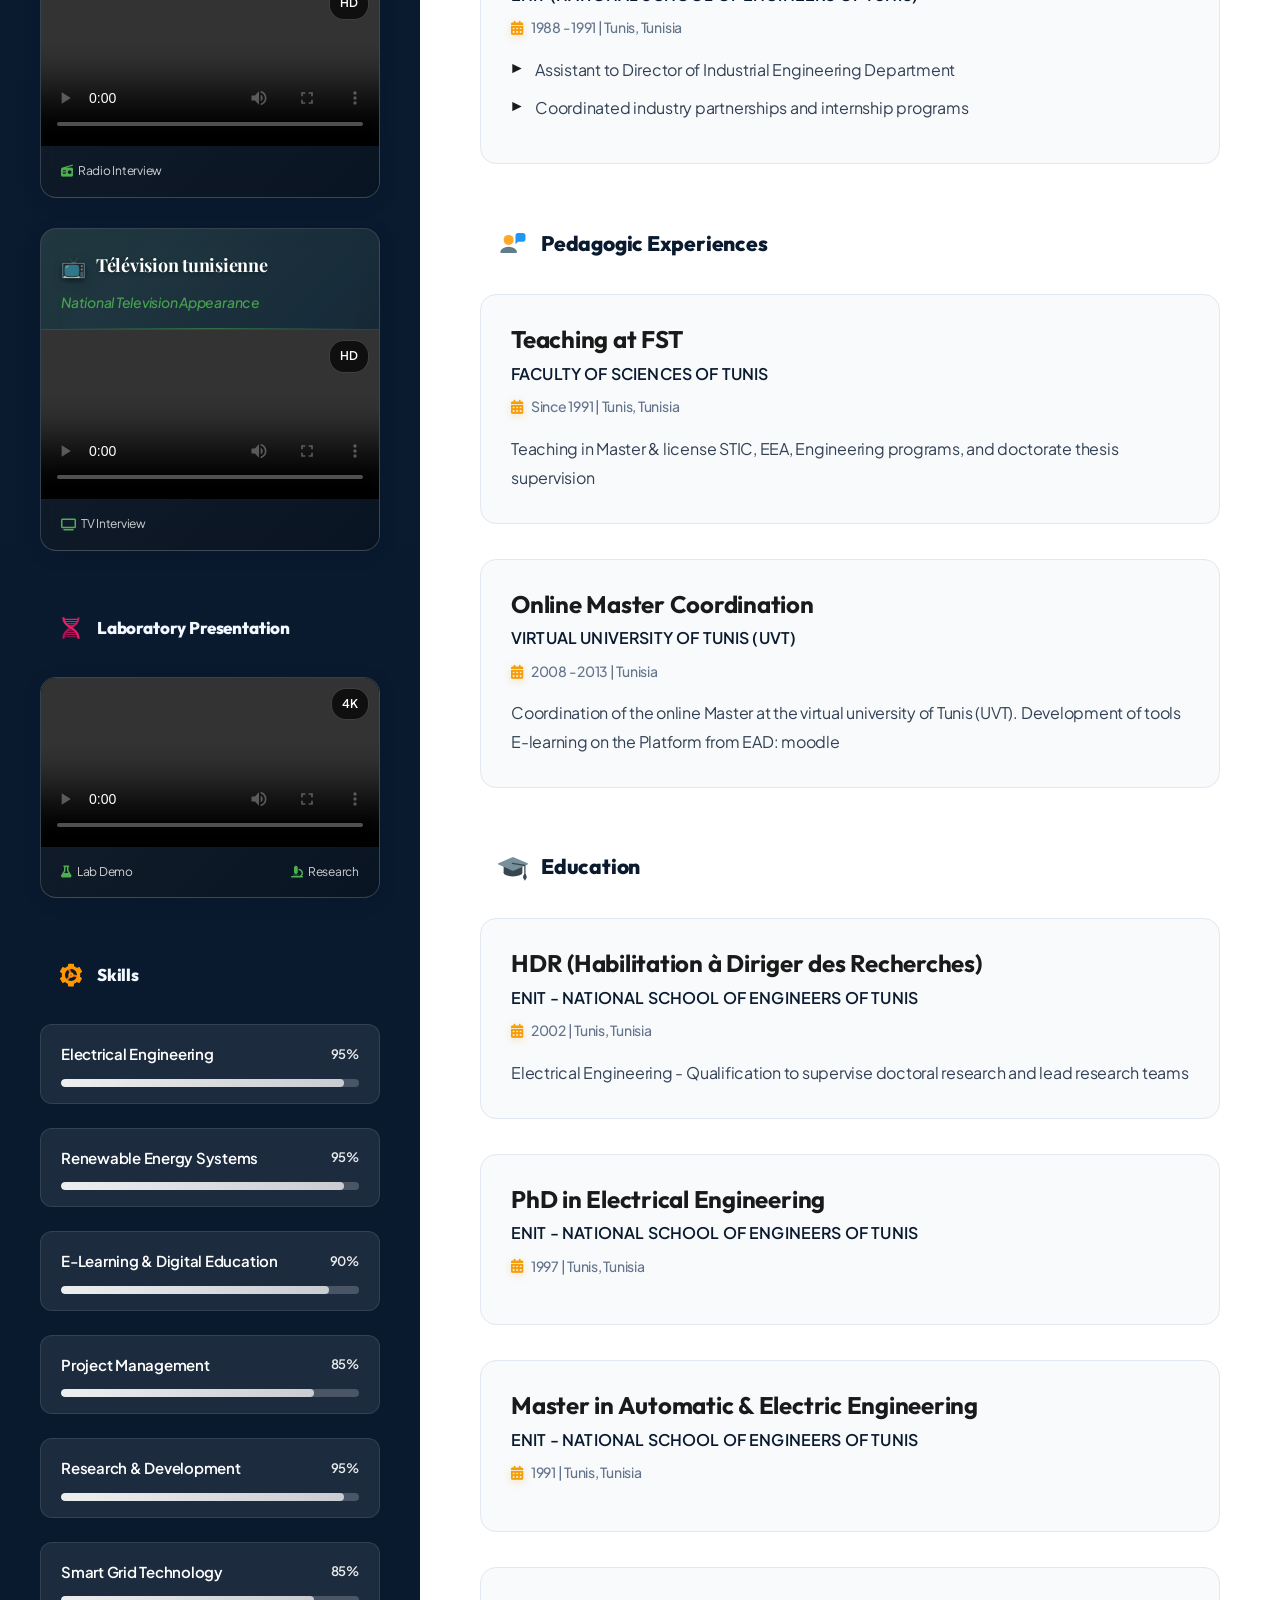
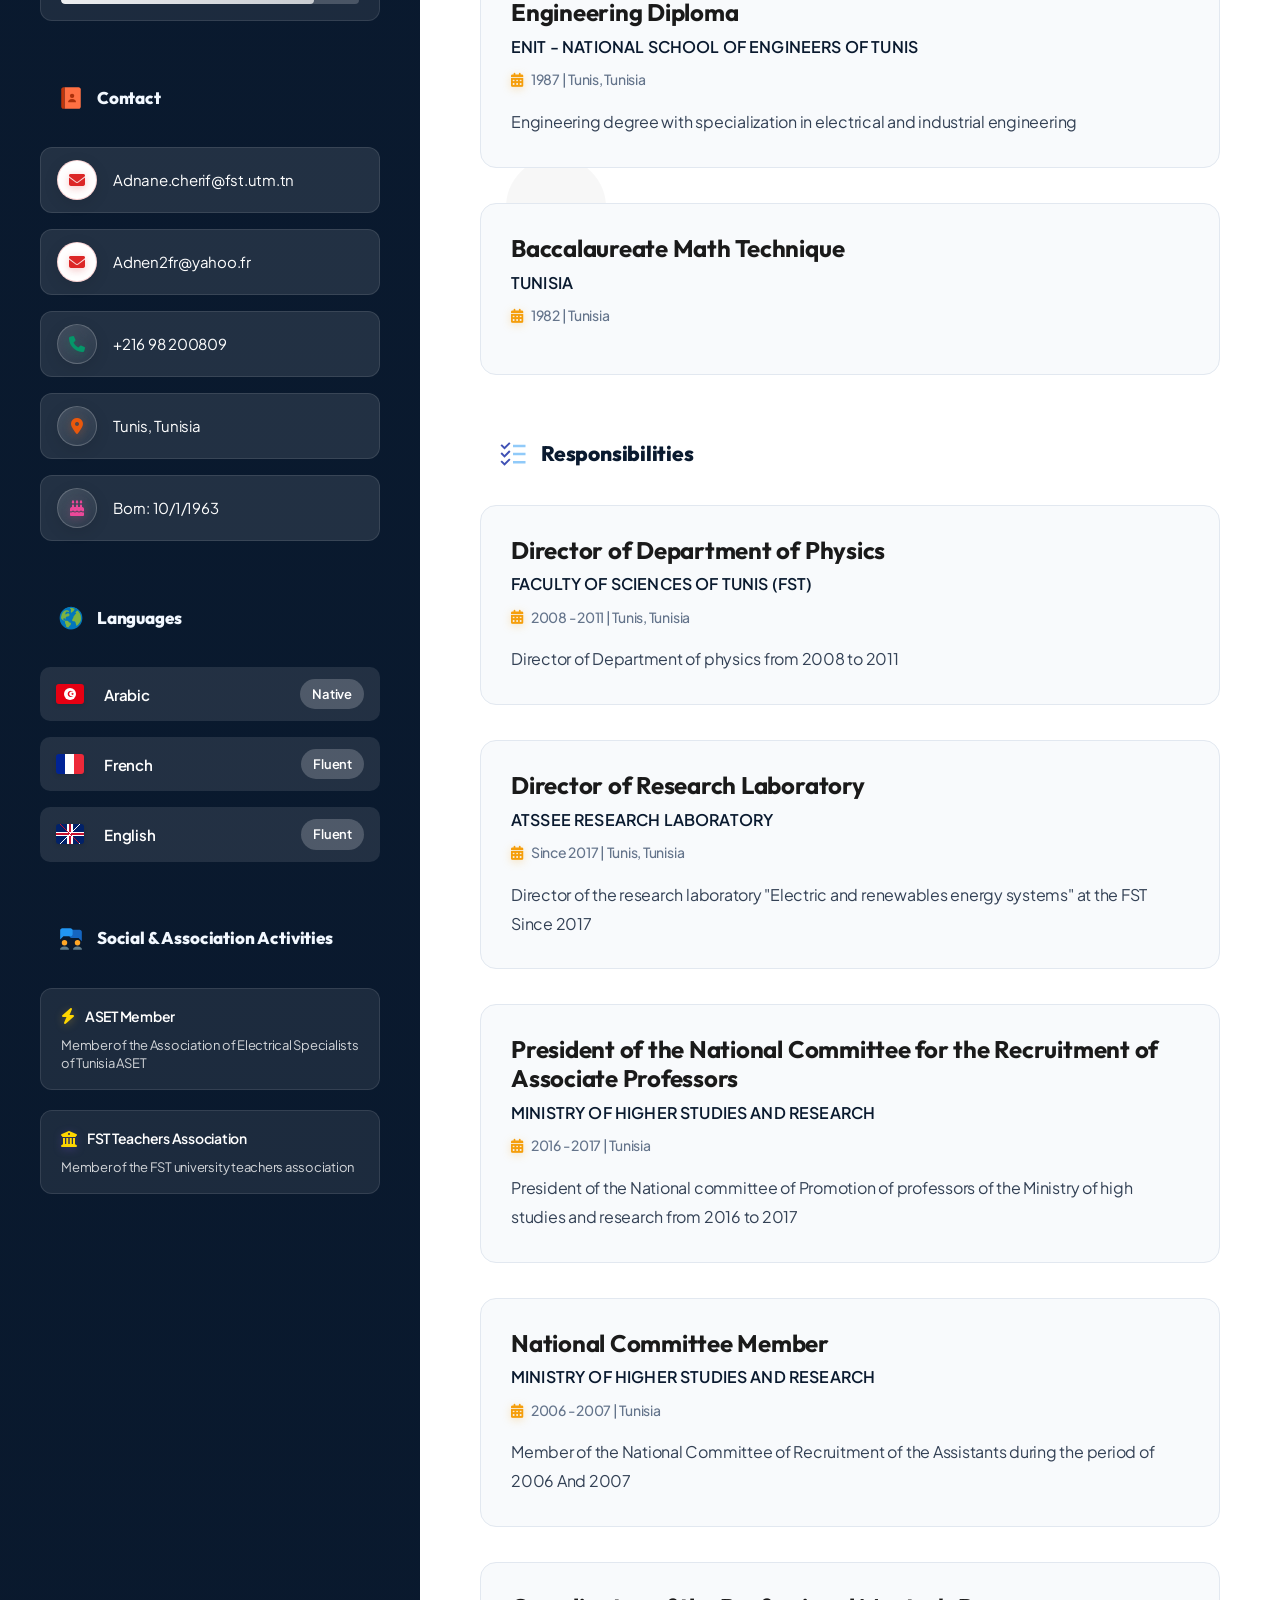
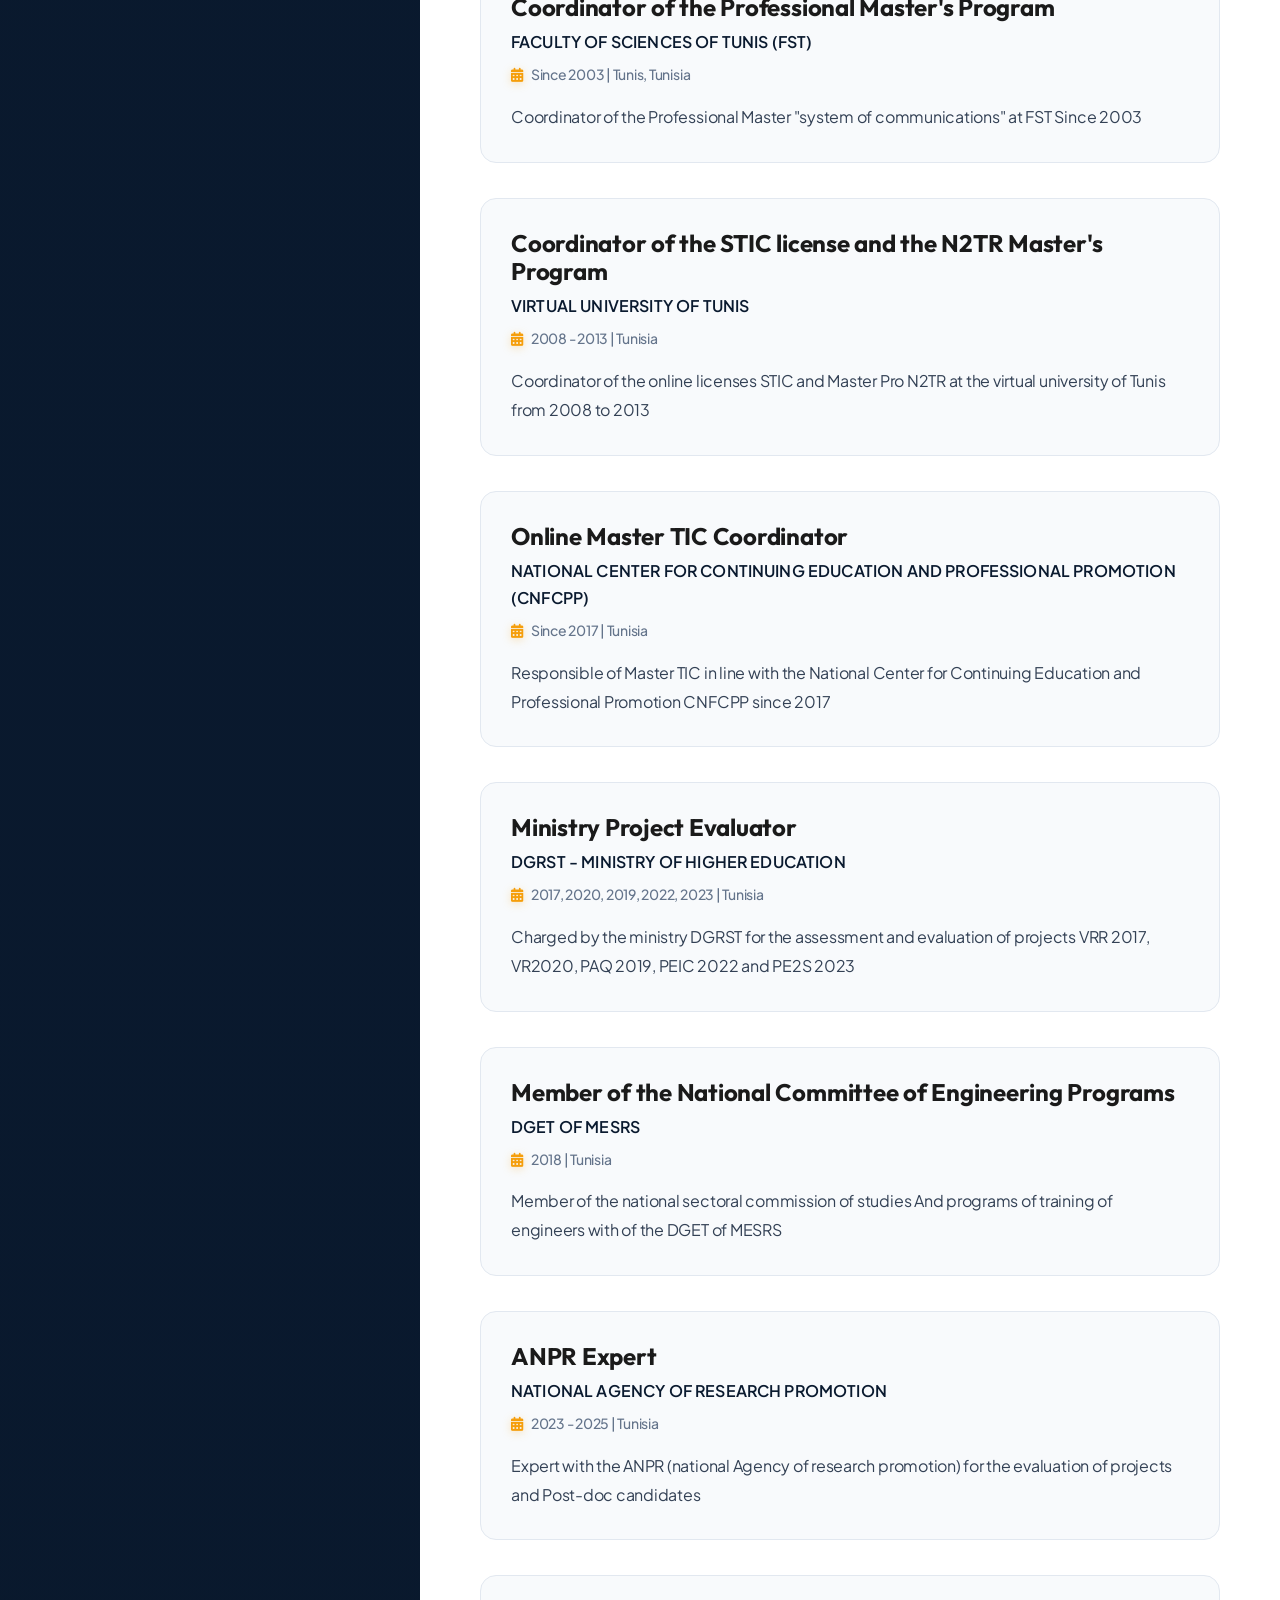
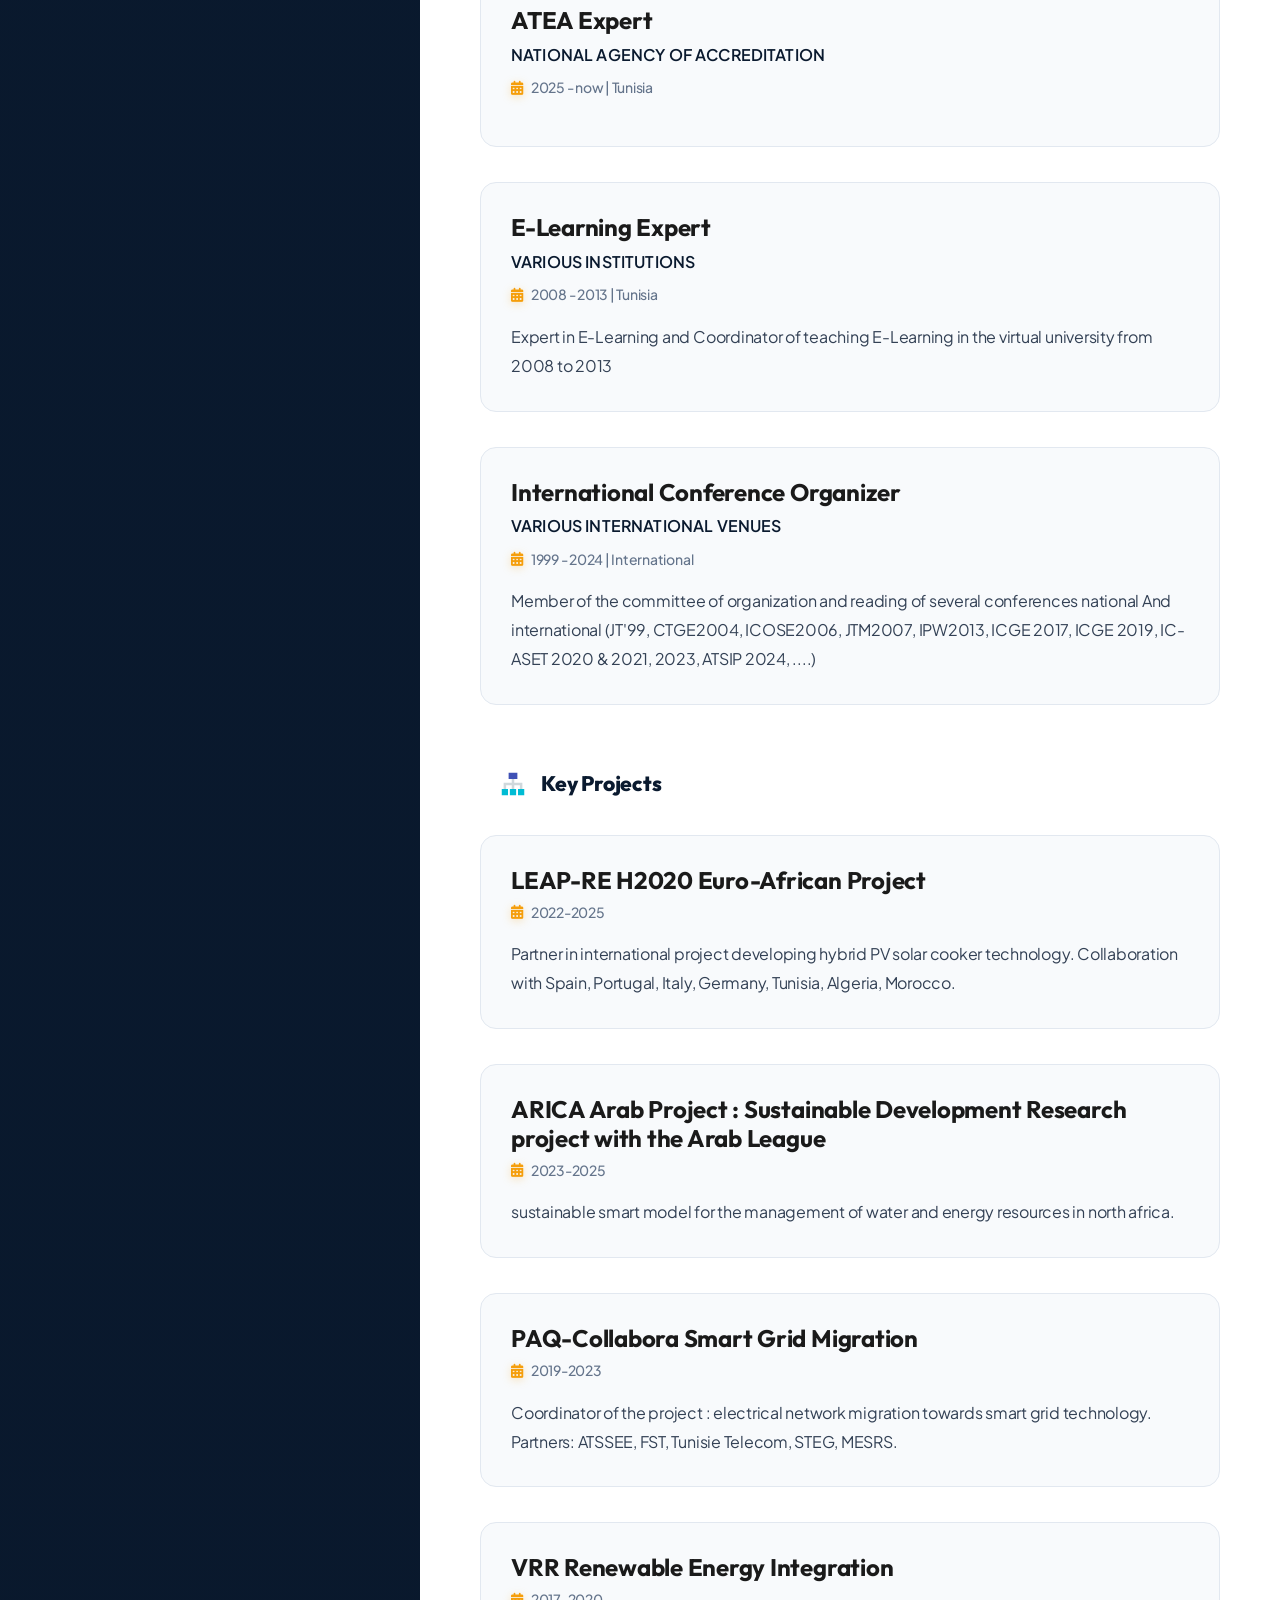
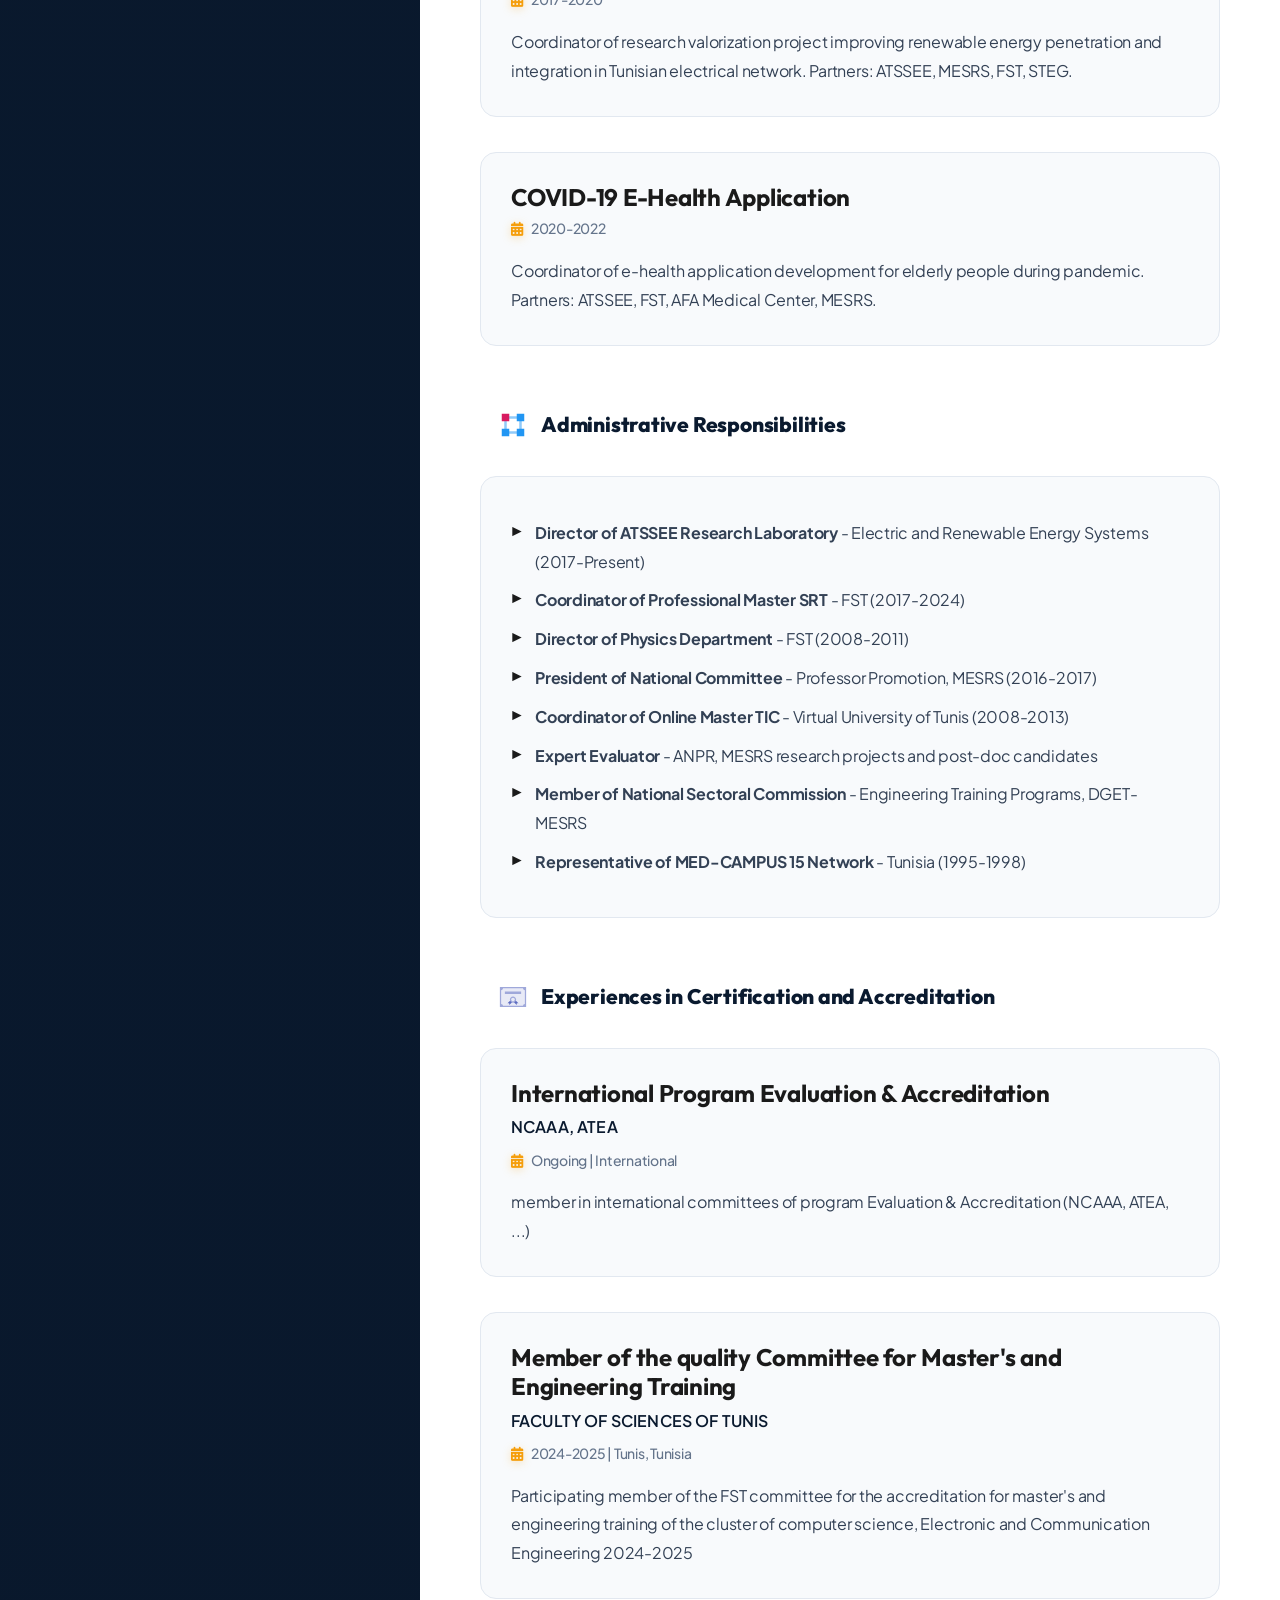
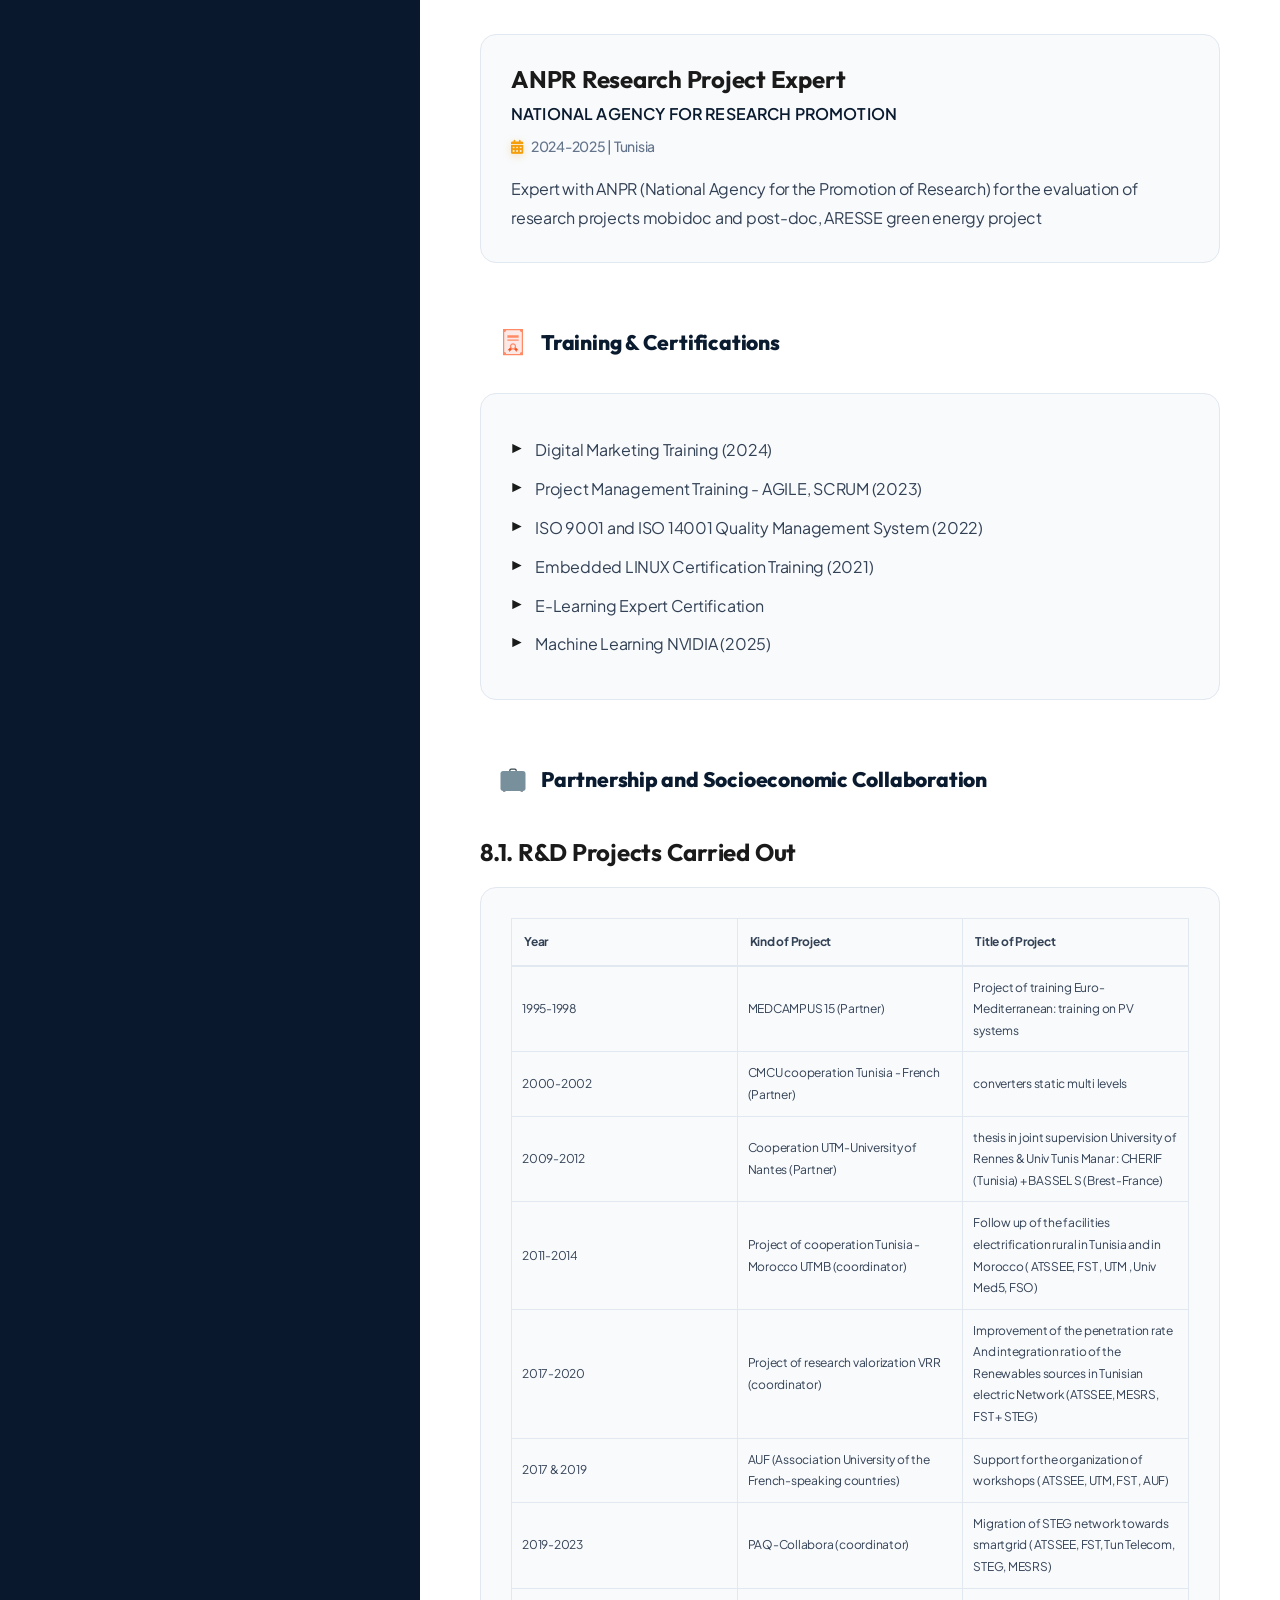
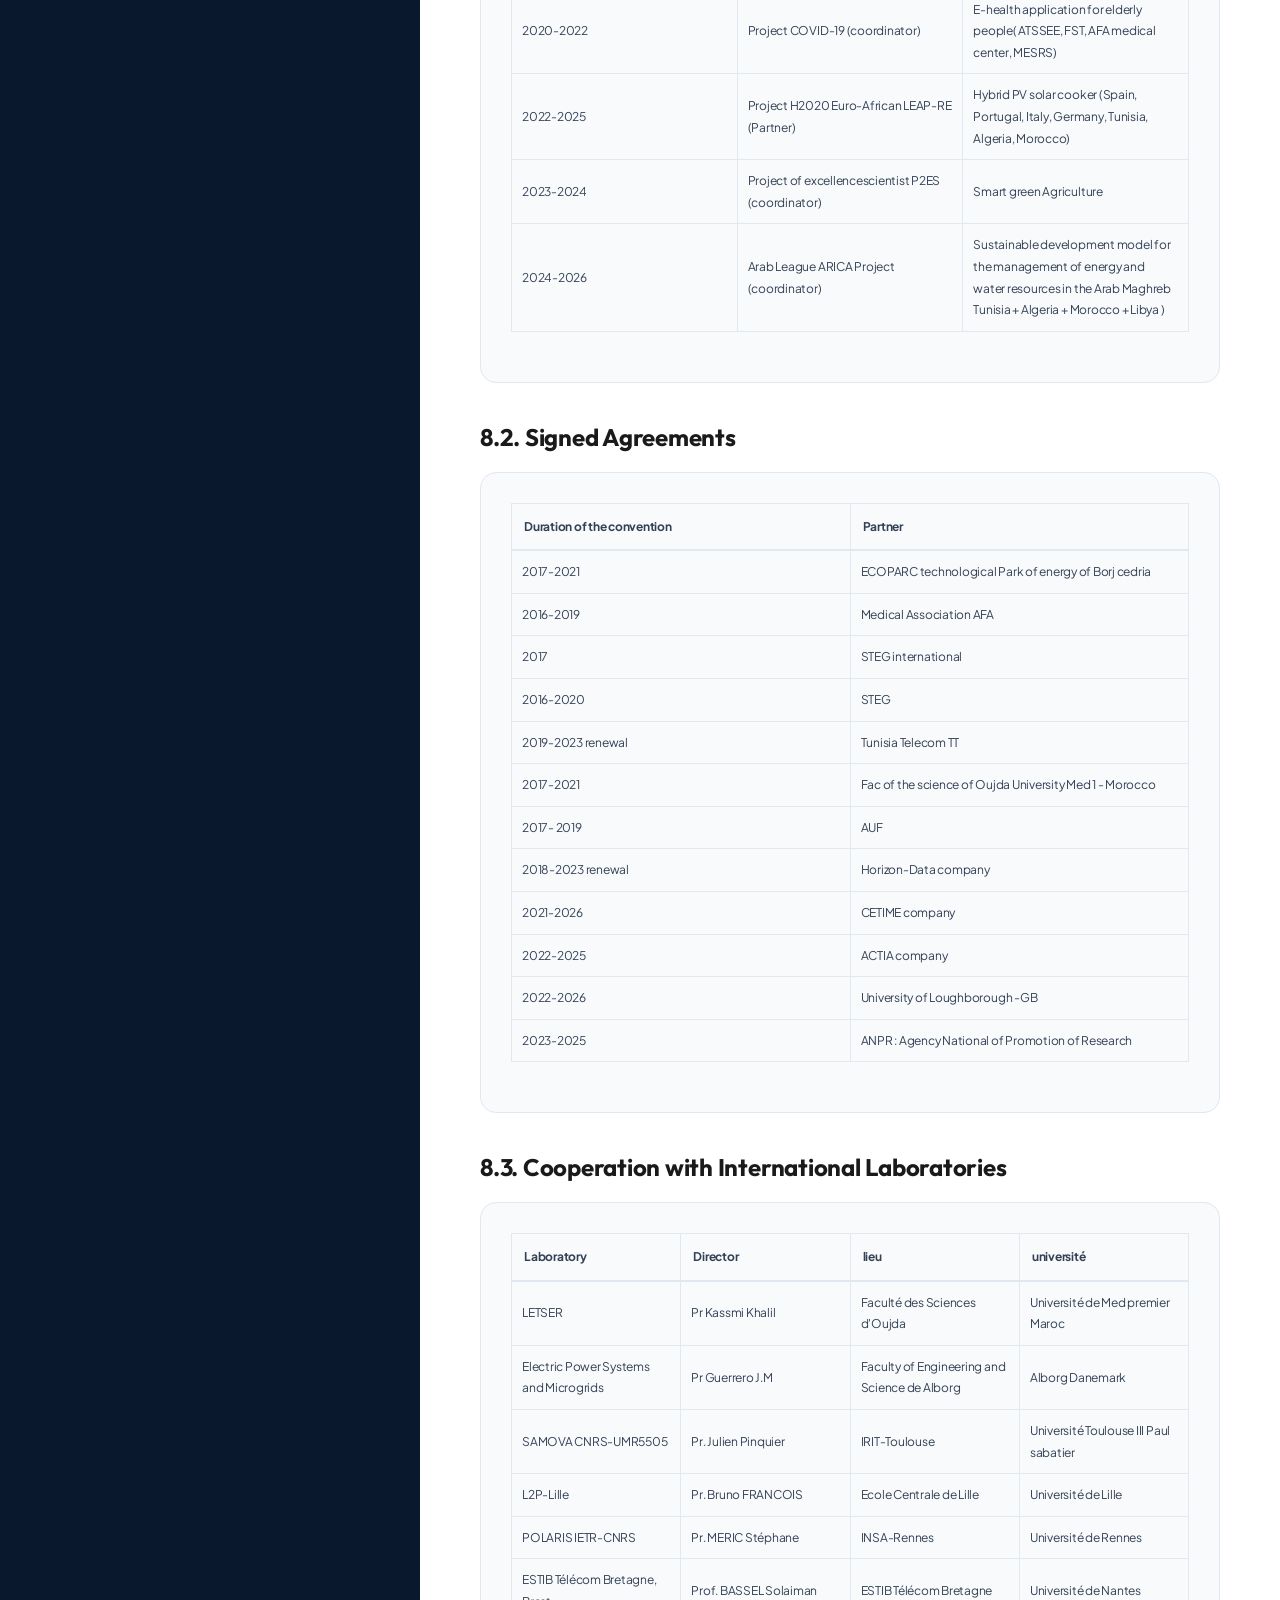
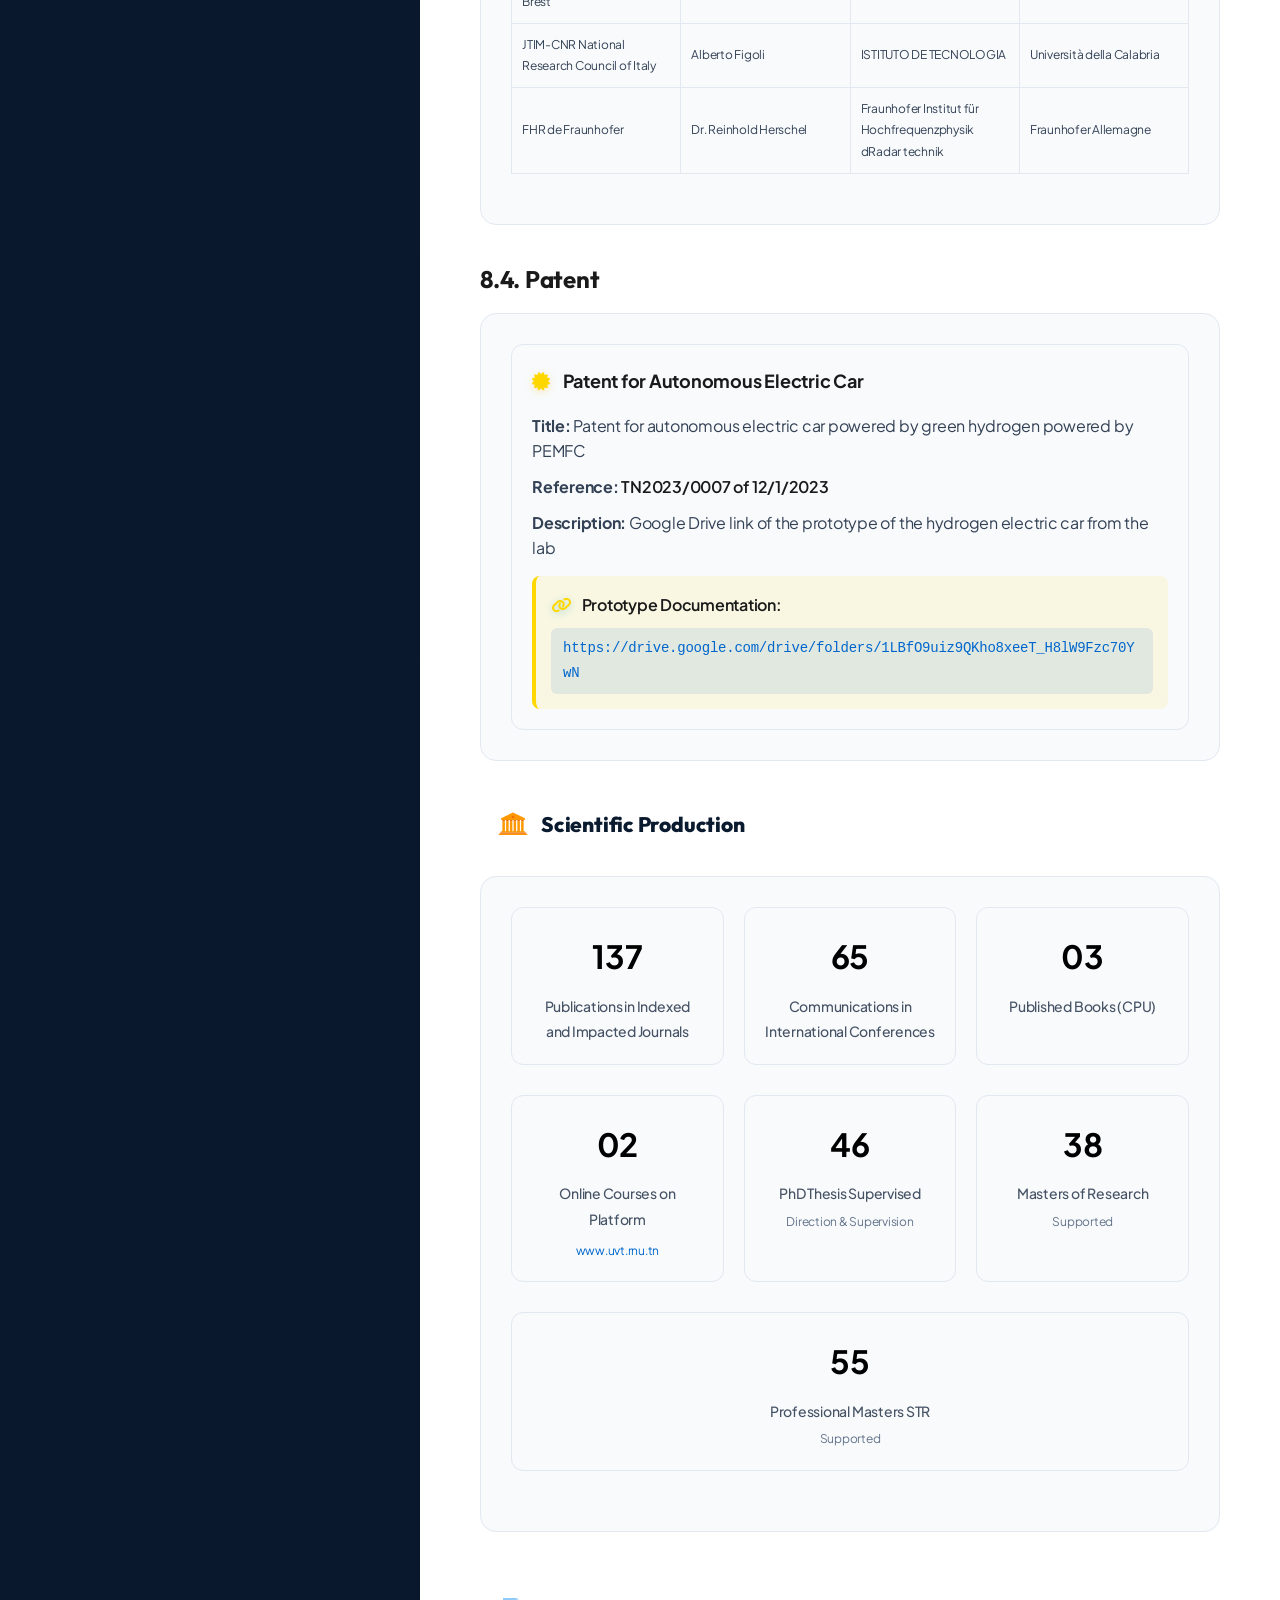
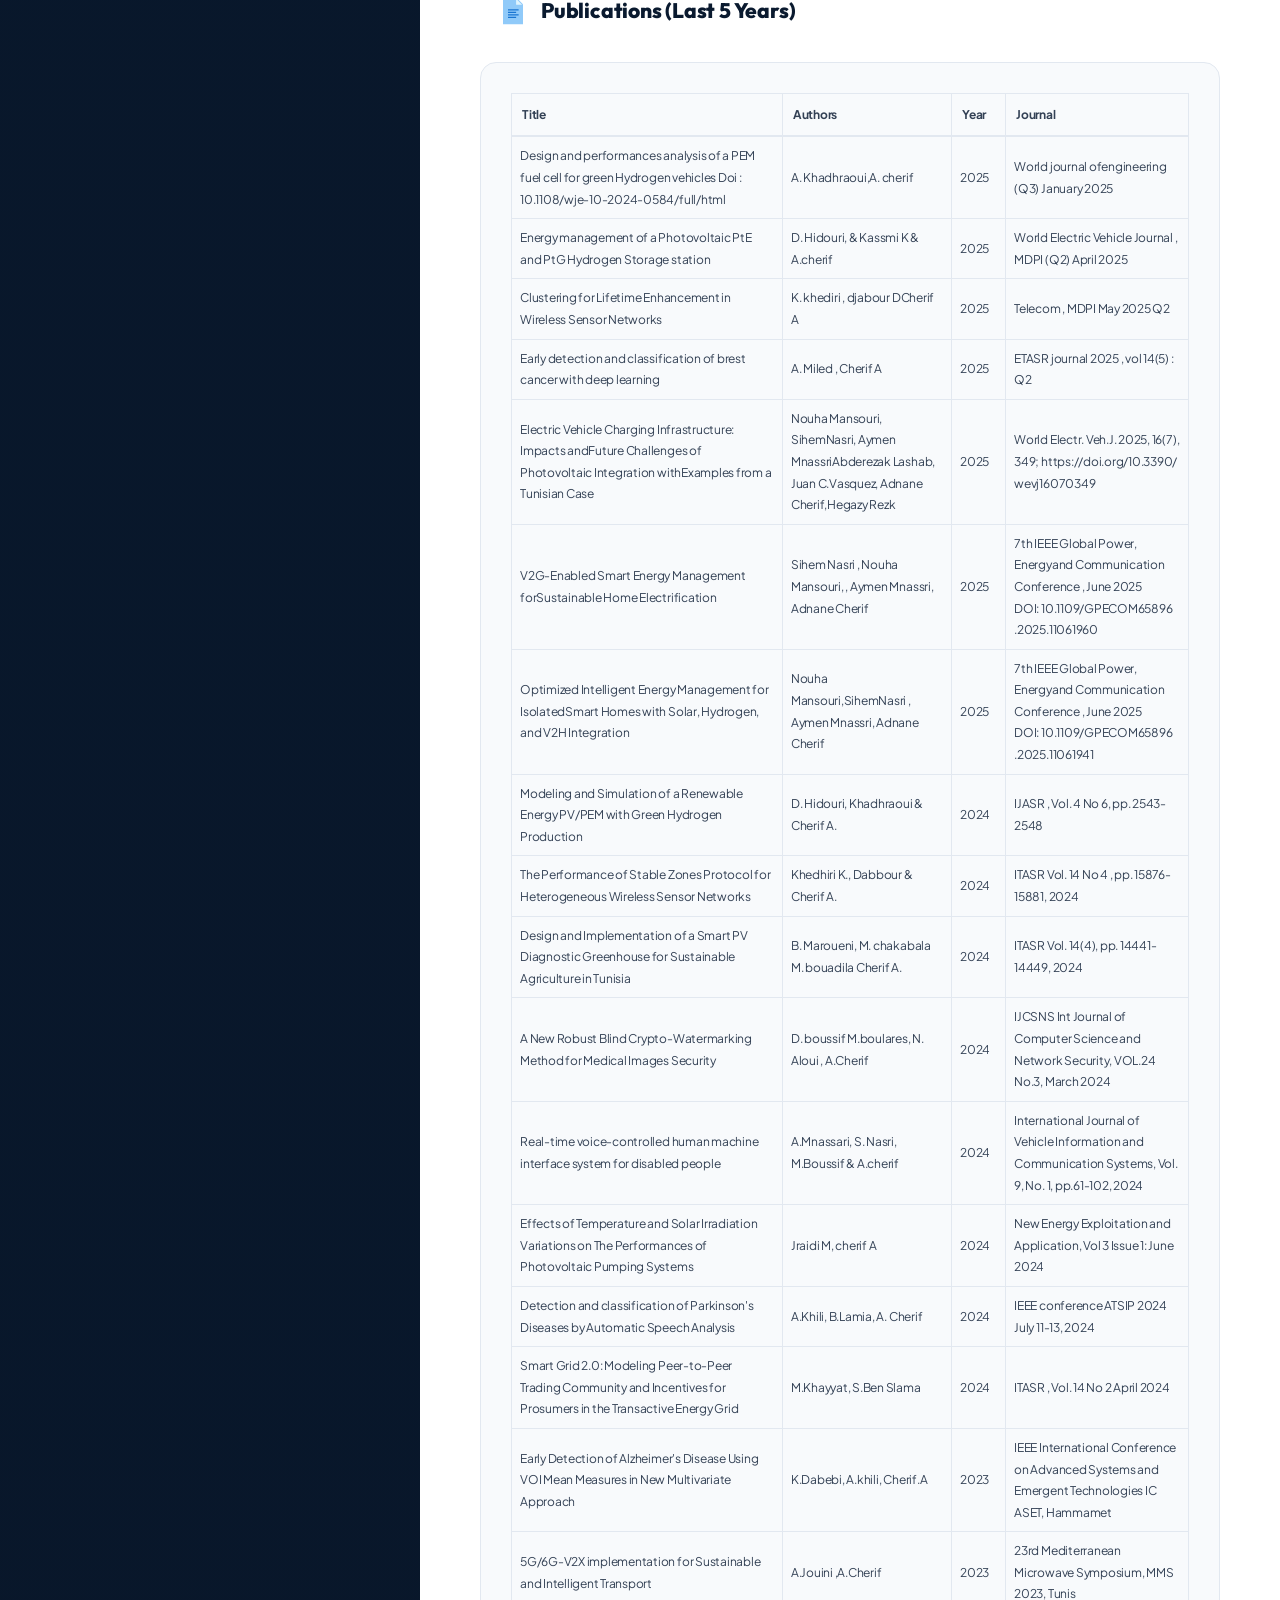
==== commit 500a505d: "Strip 7 dead .fas.fa-* CSS rules (12 selectors, 1.3KB)" ====
--- a/index.html
+++ b/index.html
@@ -1856,63 +1856,28 @@
         .fas.fa-calendar-alt {
             color: #f59e0b;
             filter: drop-shadow(0 2px 4px rgba(245, 158, 11, 0.3));
-        }
-
-        /* Education Icons */
-        .fas.fa-user-graduate,
+        }/* Education Icons */
         .fas.fa-graduation-cap {
             color: #8b5cf6;
             filter: drop-shadow(0 2px 4px rgba(139, 92, 246, 0.3));
-        }
-
-        /* Professional Icons */
-        .fas.fa-briefcase,
-        .fas.fa-chalkboard-teacher {
-            color: #059669;
-            filter: drop-shadow(0 2px 4px rgba(5, 150, 105, 0.3));
-        }
-
-        /* Project & Research Icons */
-        .fas.fa-tasks,
-        .fas.fa-project-diagram,
-        .fas.fa-file-alt {
-            color: #0891b2;
-            filter: drop-shadow(0 2px 4px rgba(8, 145, 178, 0.3));
-        }
-
-        /* Management Icons */
-        .fas.fa-users-cog,
+        }/* Management Icons */
         .fas.fa-users {
             color: #dc2626;
             filter: drop-shadow(0 2px 4px rgba(220, 38, 38, 0.3));
-        }
-
-        /* Achievement Icons */
+        }/* Achievement Icons */
         .fas.fa-award,
         .fas.fa-certificate {
             color: #fbbf24;
             filter: drop-shadow(0 2px 4px rgba(251, 191, 36, 0.3));
-        }
-
-        /* Collaboration Icons */
+        }/* Collaboration Icons */
         .fas.fa-handshake {
             color: #8b5cf6;
             filter: drop-shadow(0 2px 4px rgba(139, 92, 246, 0.3));
-        }
-
-        /* Knowledge Icons */
-        .fas.fa-book-open {
-            color: #dc2626;
-            filter: drop-shadow(0 2px 4px rgba(220, 38, 38, 0.3));
-        }
-
-        /* Contact Icons */
+        }/* Contact Icons */
         .fas.fa-envelope {
             color: #dc2626;
             filter: drop-shadow(0 2px 4px rgba(220, 38, 38, 0.3));
-        }
-
-        /* Email Icon Background */
+        }/* Email Icon Background */
         .contact-icon.email-icon {
             background: #ffffff !important;
             border: 1px solid rgba(220, 38, 38, 0.2);
@@ -1926,71 +1891,32 @@
         .fas.fa-phone {
             color: #059669;
             filter: drop-shadow(0 2px 4px rgba(5, 150, 105, 0.3));
-        }
-
-        .fas.fa-map-marker-alt {
+        }.fas.fa-map-marker-alt {
             color: #ea580c;
             filter: drop-shadow(0 2px 4px rgba(234, 88, 12, 0.3));
-        }
-
-        .fas.fa-birthday-cake {
+        }.fas.fa-birthday-cake {
             color: #ec4899;
             filter: drop-shadow(0 2px 4px rgba(236, 72, 153, 0.3));
-        }
-
-        .fas.fa-heart {
-            color: #f43f5e;
-            filter: drop-shadow(0 2px 4px rgba(244, 63, 94, 0.3));
-        }
-
-        /* Sidebar Icons */
-        .fas.fa-address-card {
-            color: #3b82f6;
-            filter: drop-shadow(0 2px 4px rgba(59, 130, 246, 0.3));
-        }
-
-        .fas.fa-cogs {
-            color: #059669;
-            filter: drop-shadow(0 2px 4px rgba(5, 150, 105, 0.3));
-        }
-
-        .fas.fa-globe {
+        }.fas.fa-globe {
             color: #0891b2;
             filter: drop-shadow(0 2px 4px rgba(8, 145, 178, 0.3));
-        }
-
-        /* Special Icons */
+        }/* Special Icons */
         .fas.fa-bolt {
             color: #fbbf24;
             filter: drop-shadow(0 2px 4px rgba(251, 191, 36, 0.3));
-        }
-
-        .fas.fa-university {
+        }.fas.fa-university {
             color: #8b5cf6;
             filter: drop-shadow(0 2px 4px rgba(139, 92, 246, 0.3));
-        }
-
-        .fas.fa-video {
+        }.fas.fa-video {
             color: #dc2626;
             filter: drop-shadow(0 2px 4px rgba(220, 38, 38, 0.3));
-        }
-
-        .fas.fa-link {
+        }.fas.fa-link {
             color: #0891b2;
             filter: drop-shadow(0 2px 4px rgba(8, 145, 178, 0.3));
-        }
-
-        .fas.fa-share-alt {
+        }.fas.fa-share-alt {
             color: #1877f2;
             filter: drop-shadow(0 2px 4px rgba(24, 119, 242, 0.3));
-        }
-
-        .fas.fa-print {
-            color: #ffffff;
-            filter: drop-shadow(0 2px 4px rgba(255, 255, 255, 0.3));
-        }
-
-        /* Icon Hover Effects */
+        }/* Icon Hover Effects */
         .fas:hover {
             transform: scale(1.1);
             filter: brightness(1.2) drop-shadow(0 4px 8px rgba(0, 0, 0, 0.3));
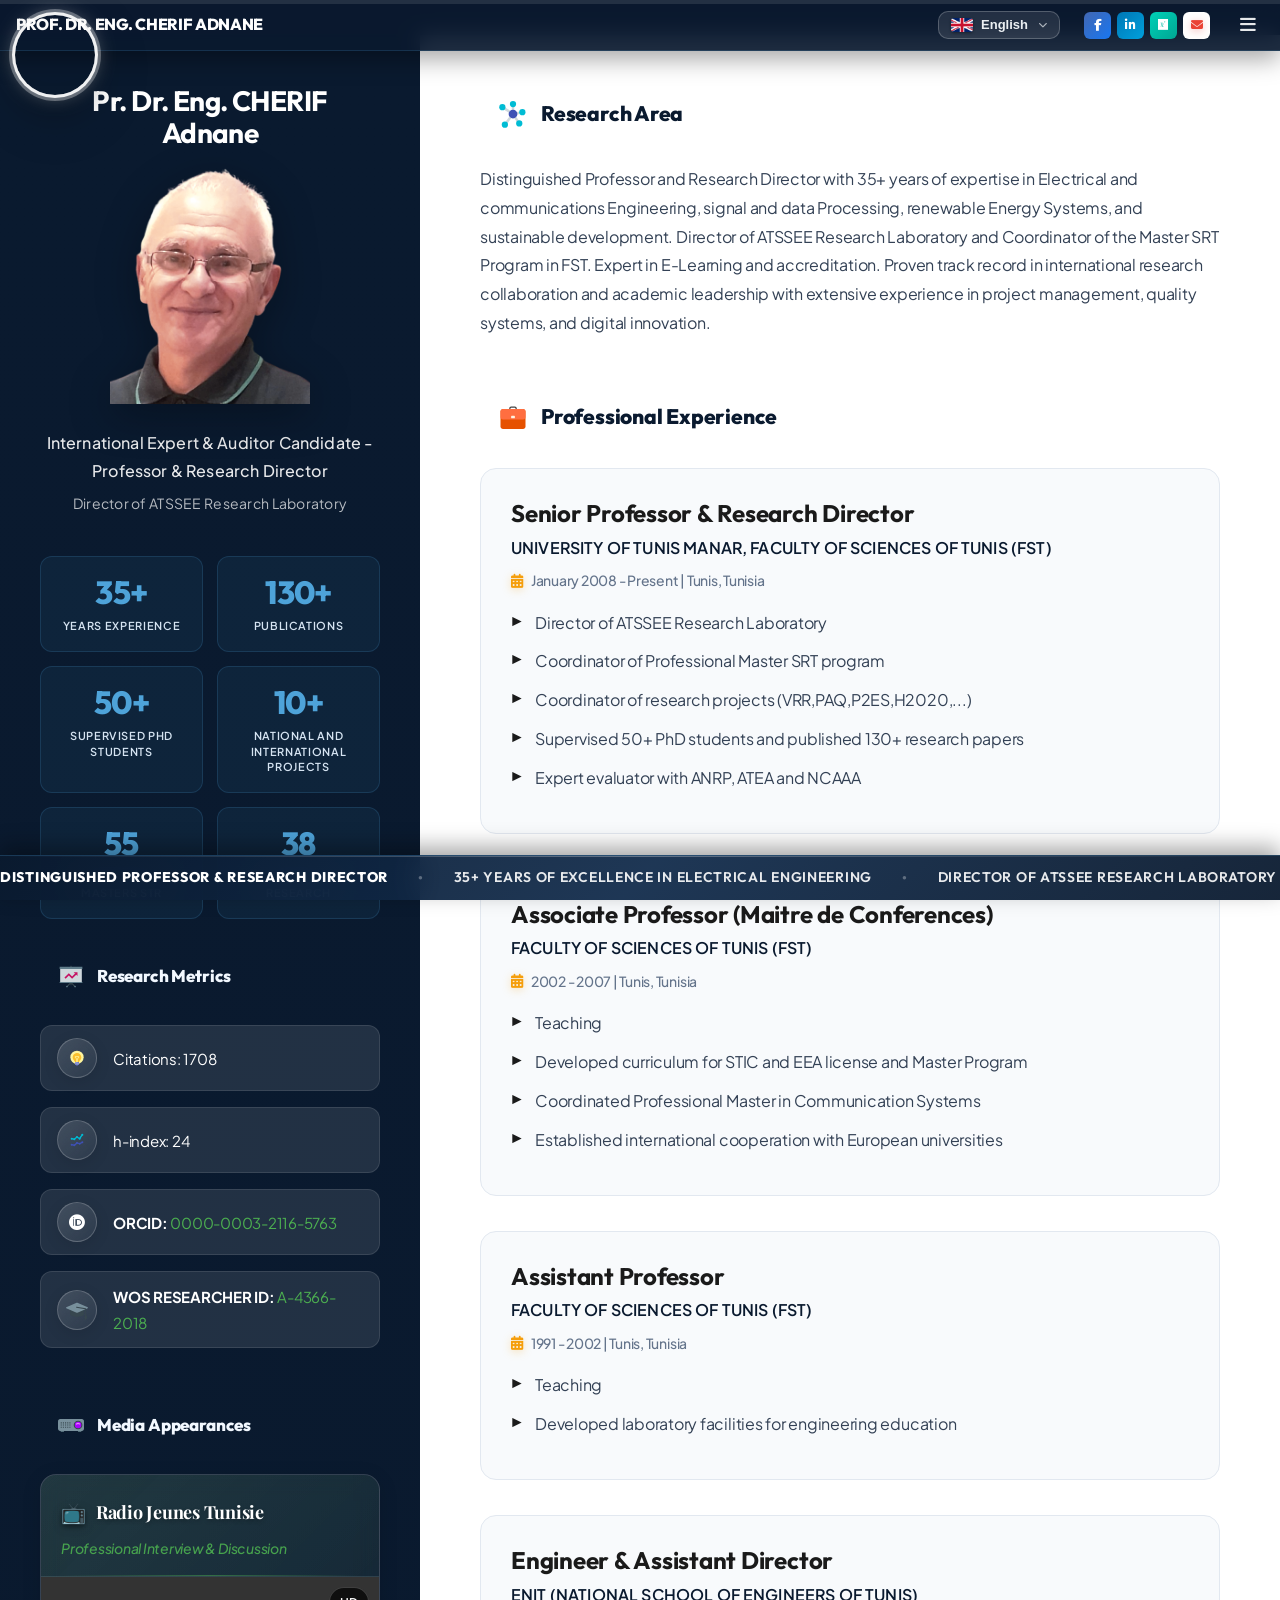
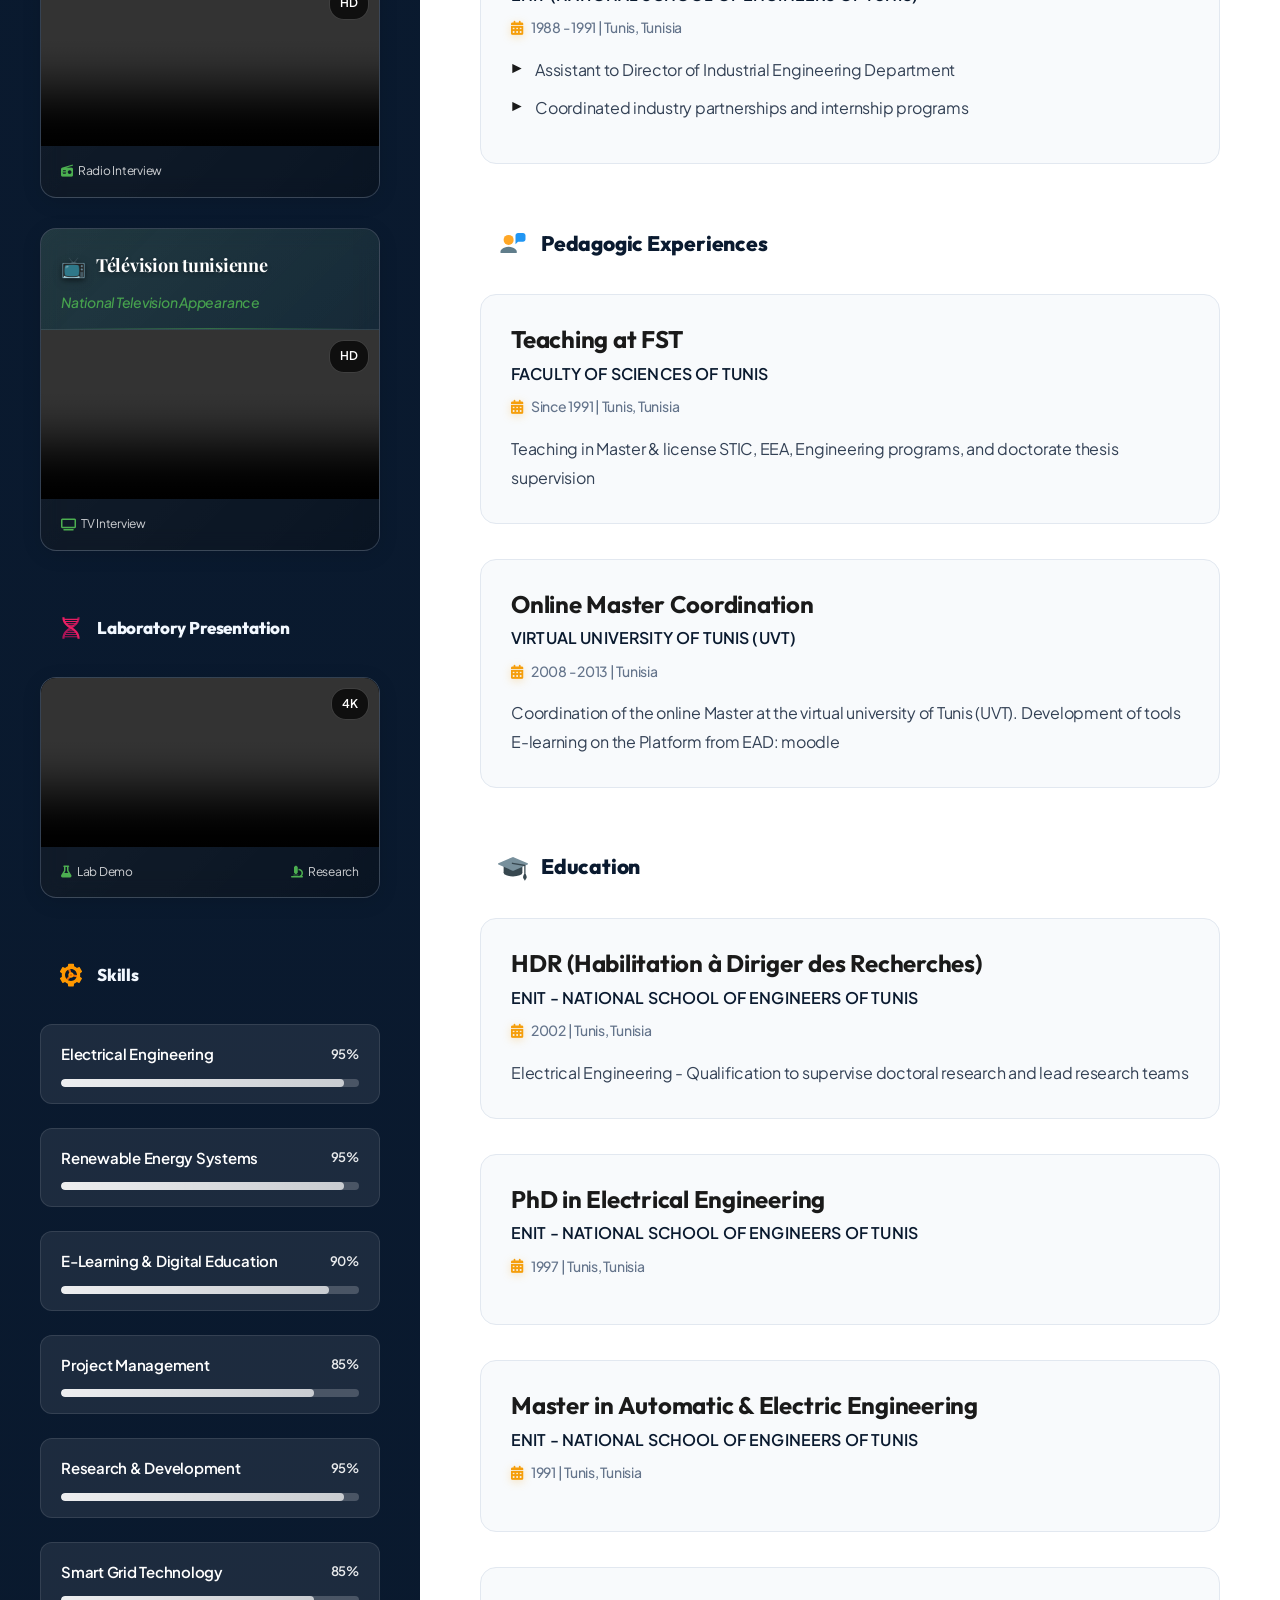
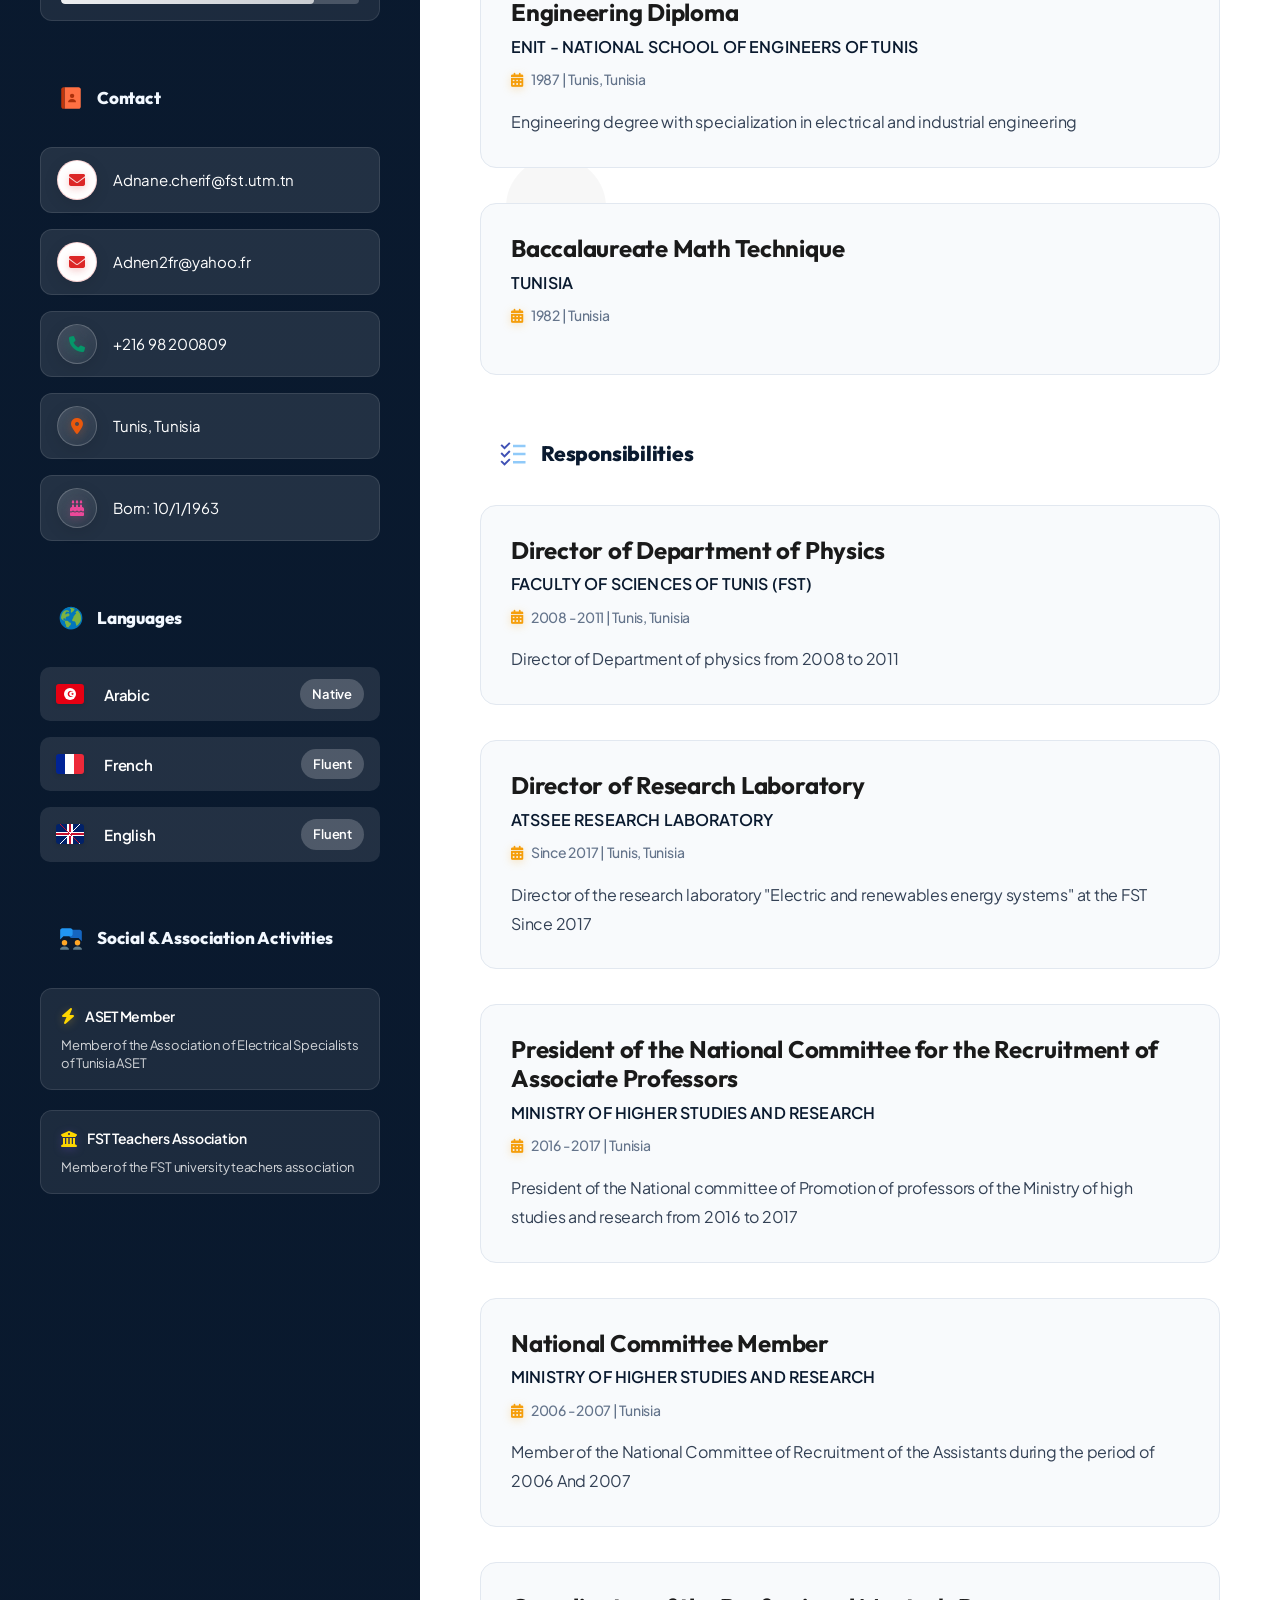
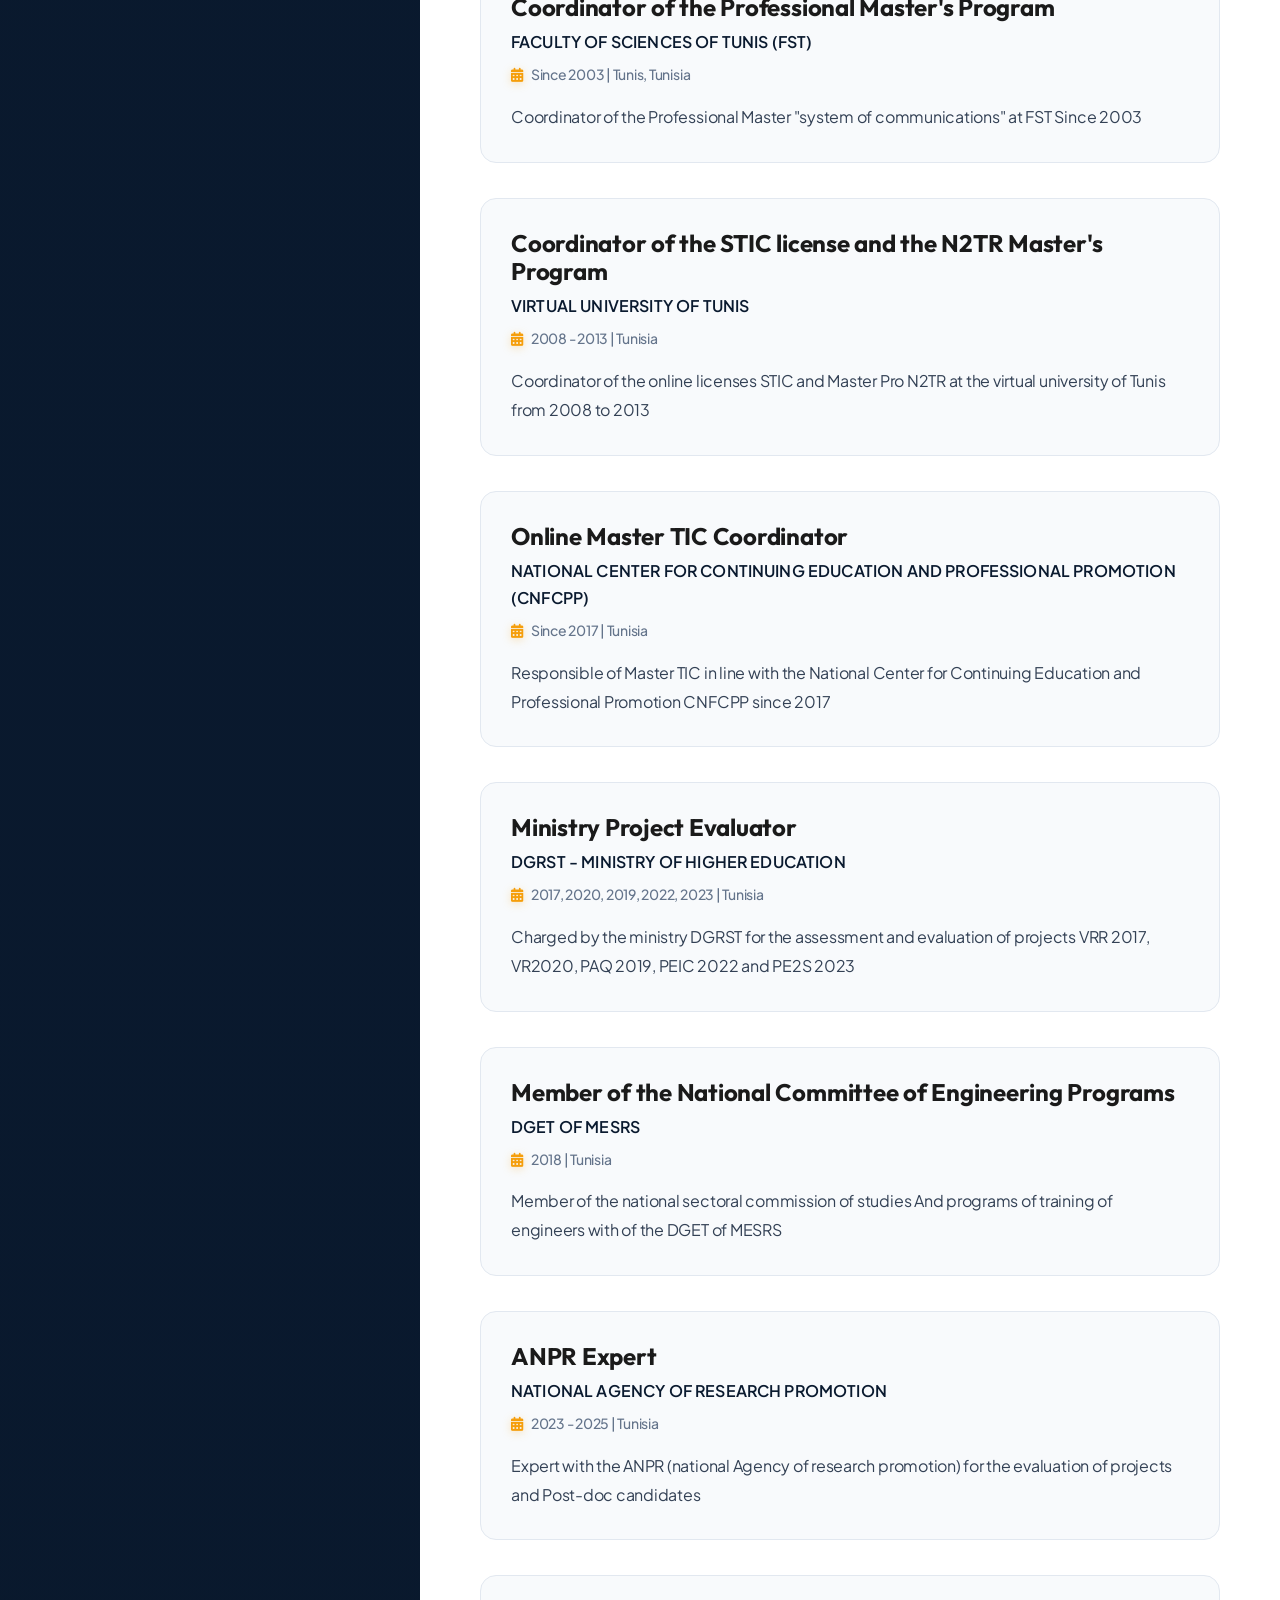
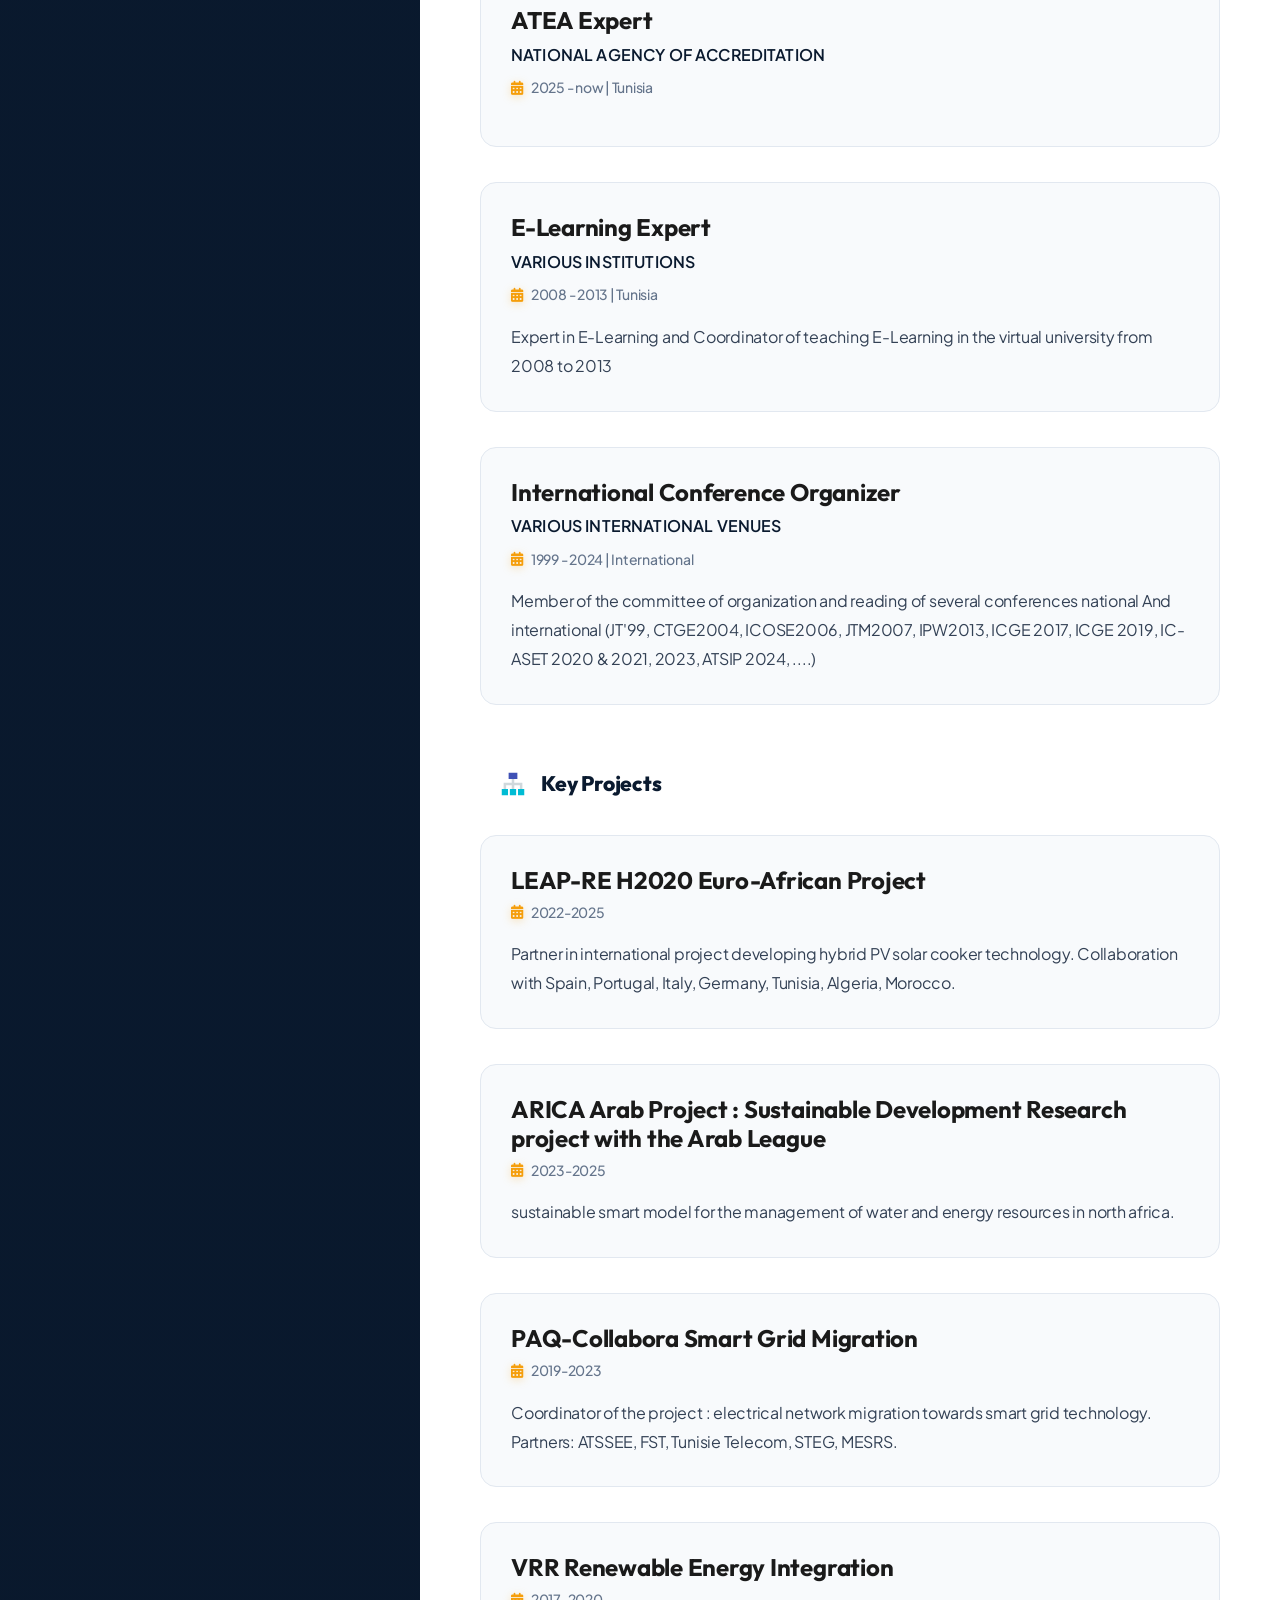
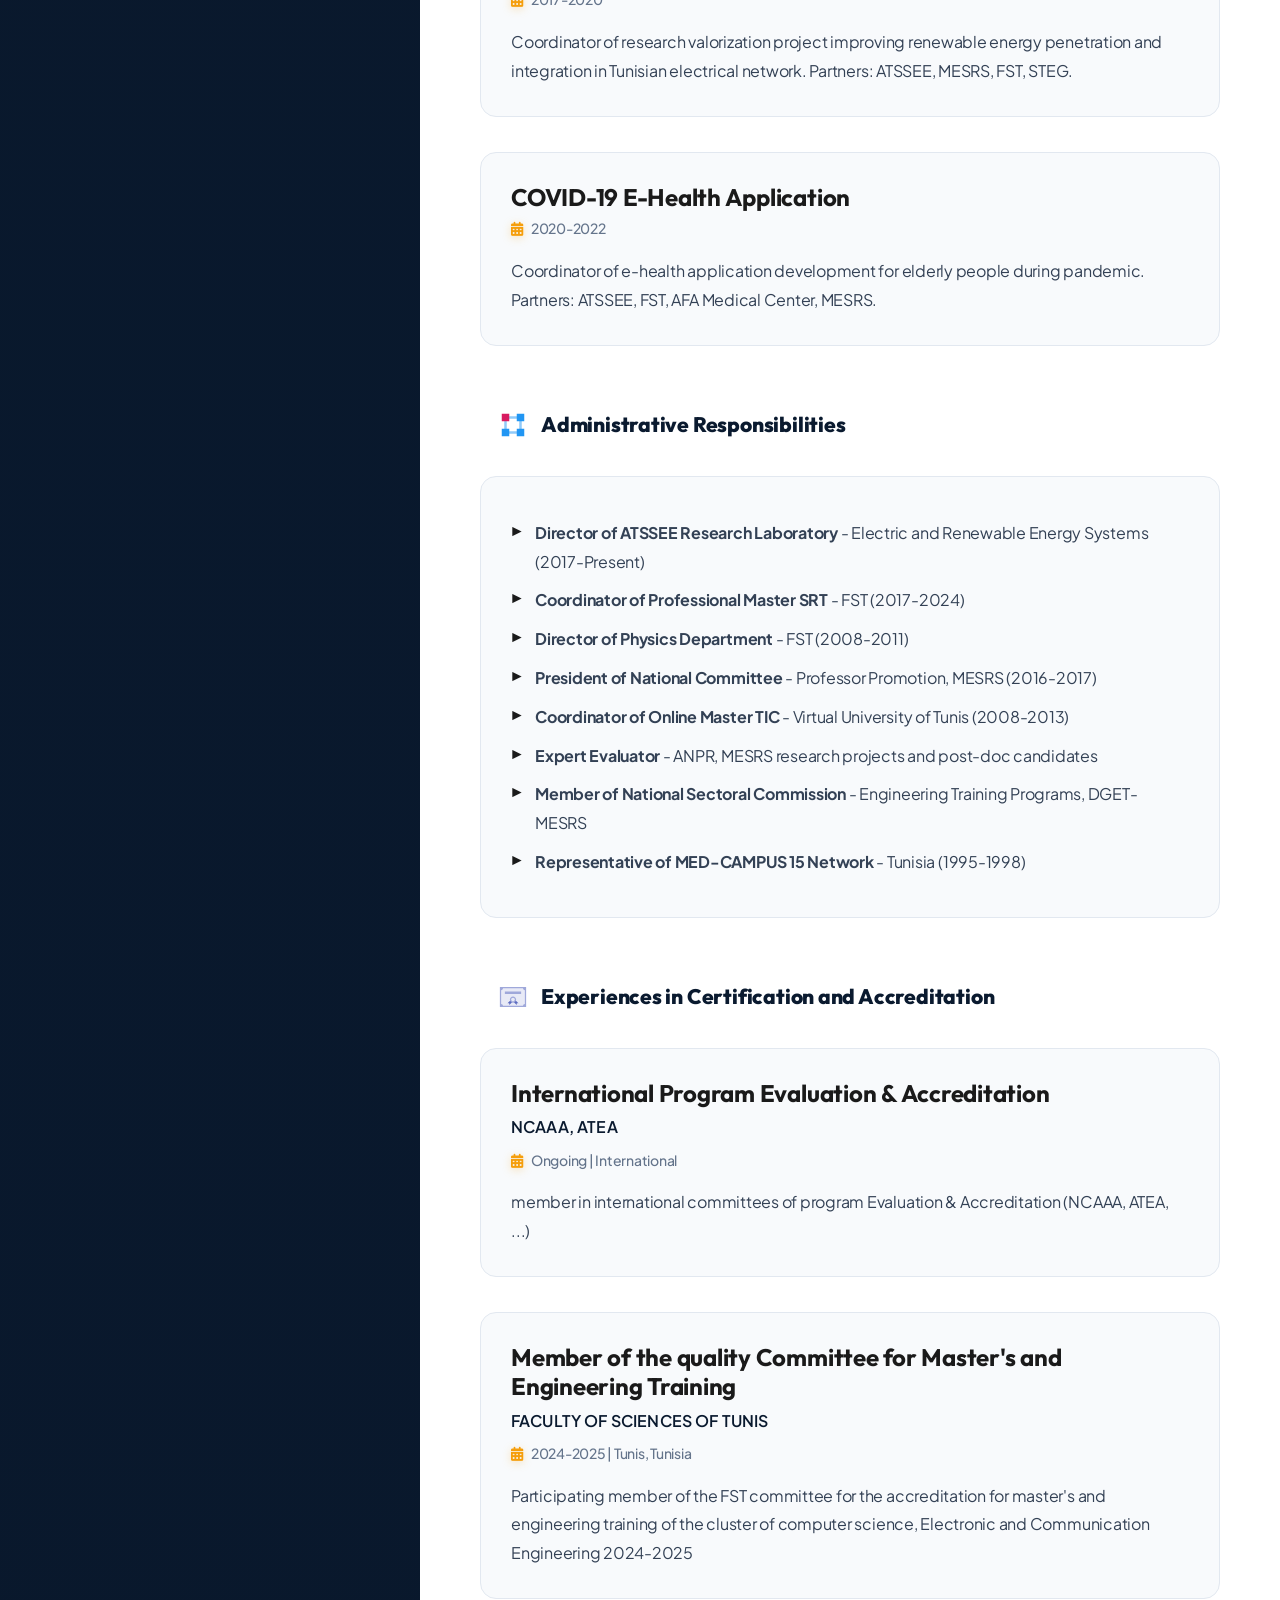
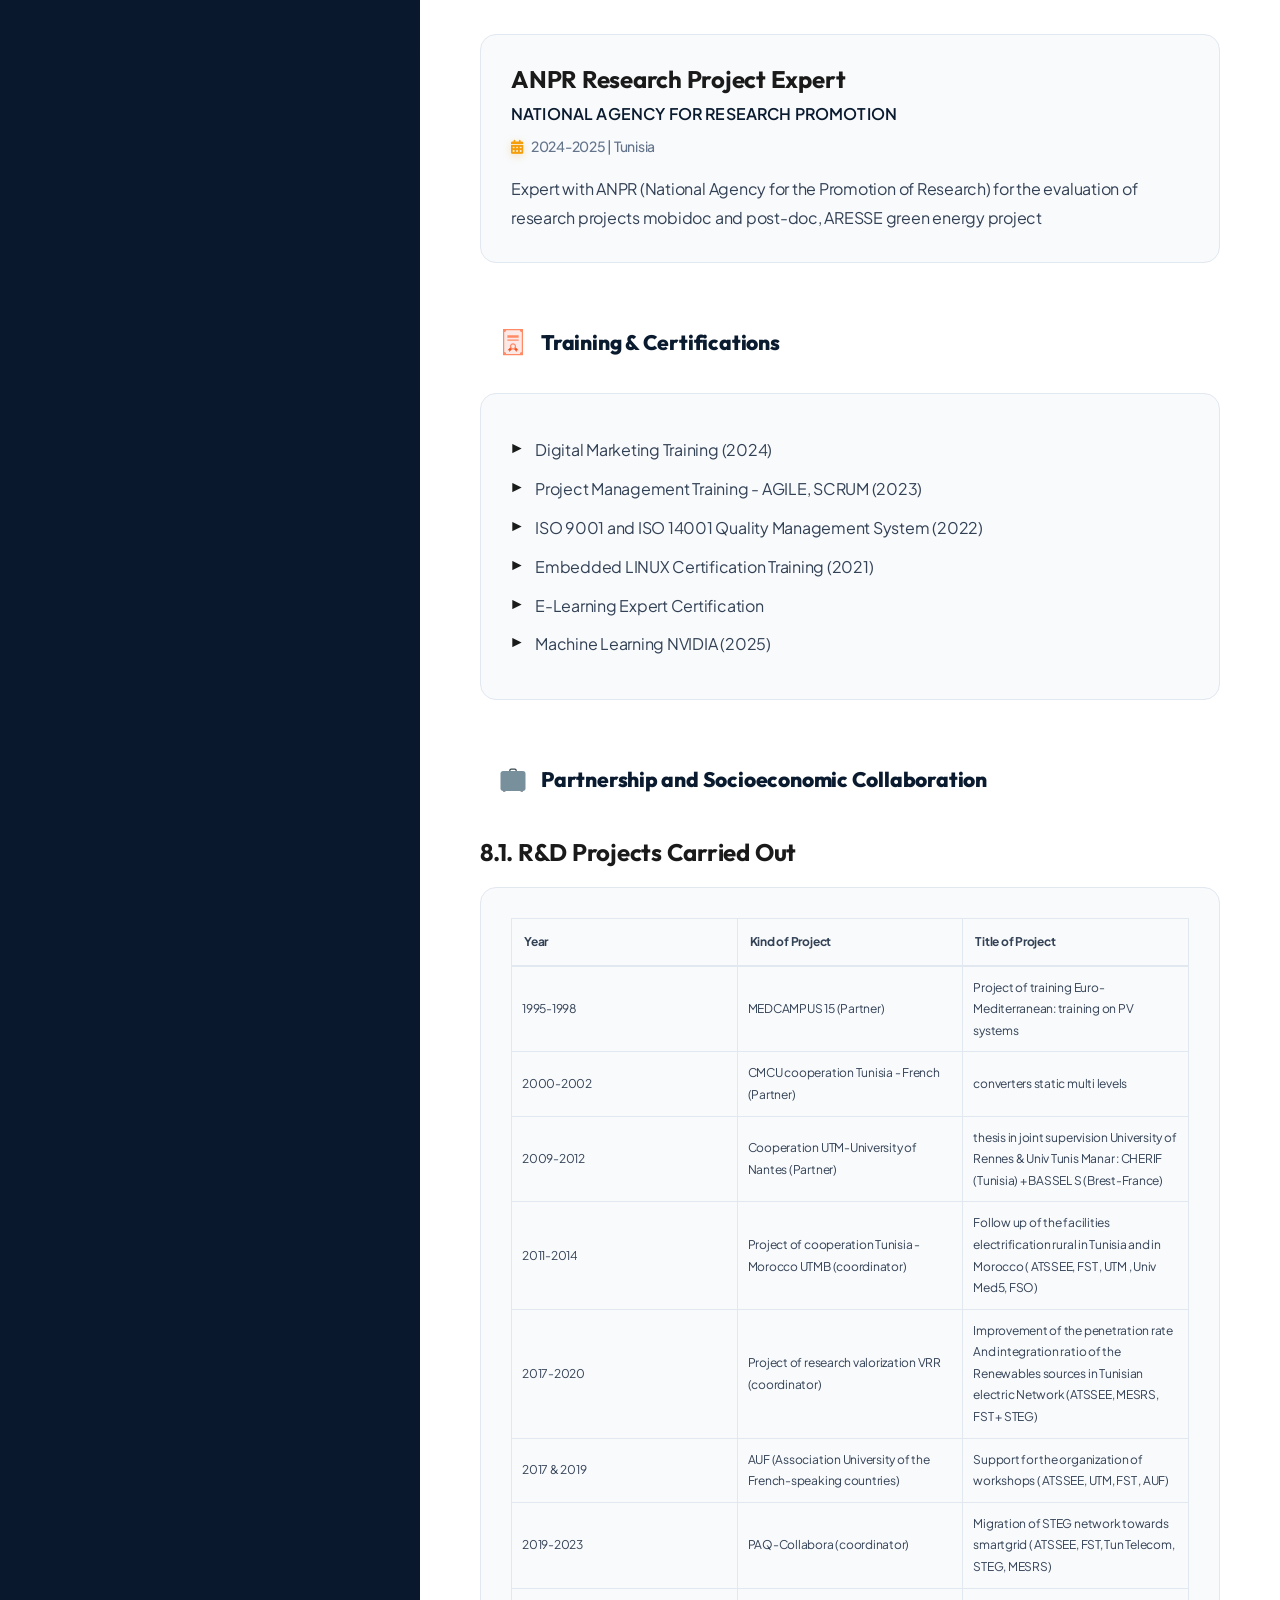
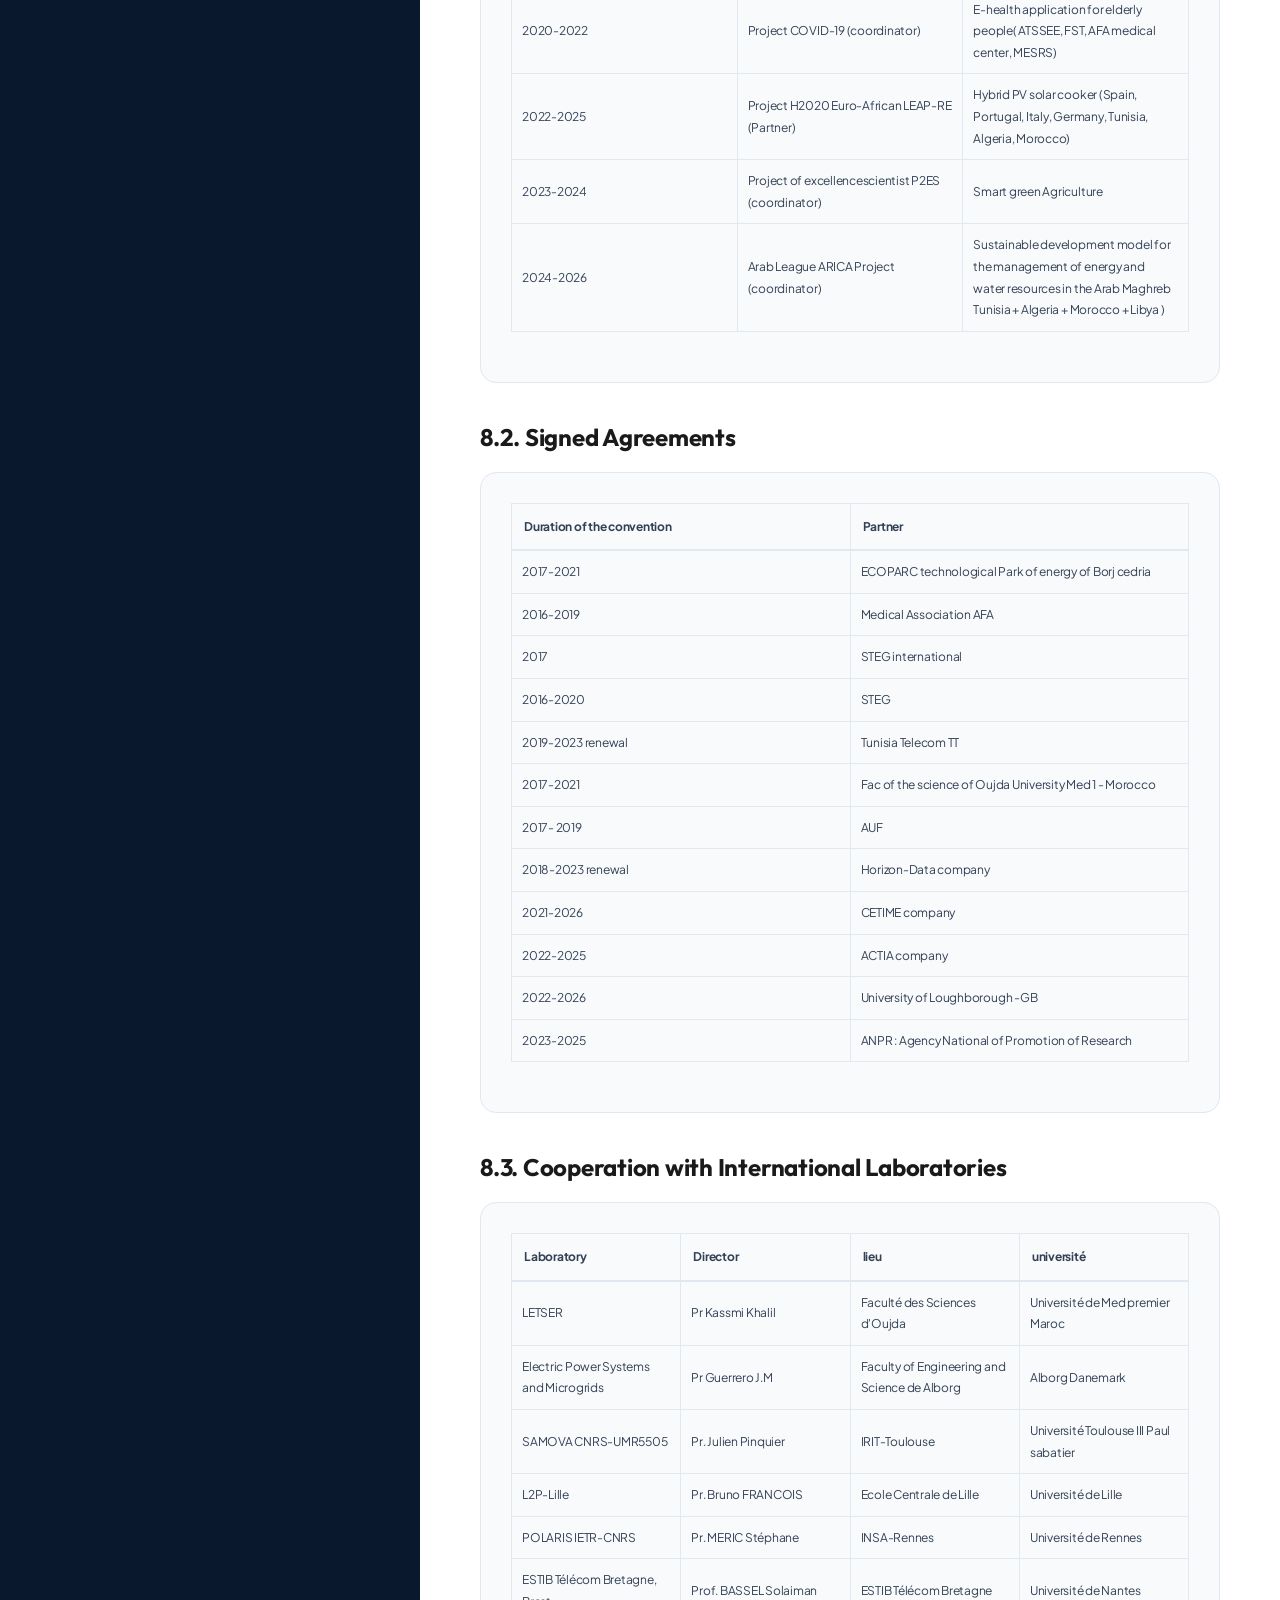
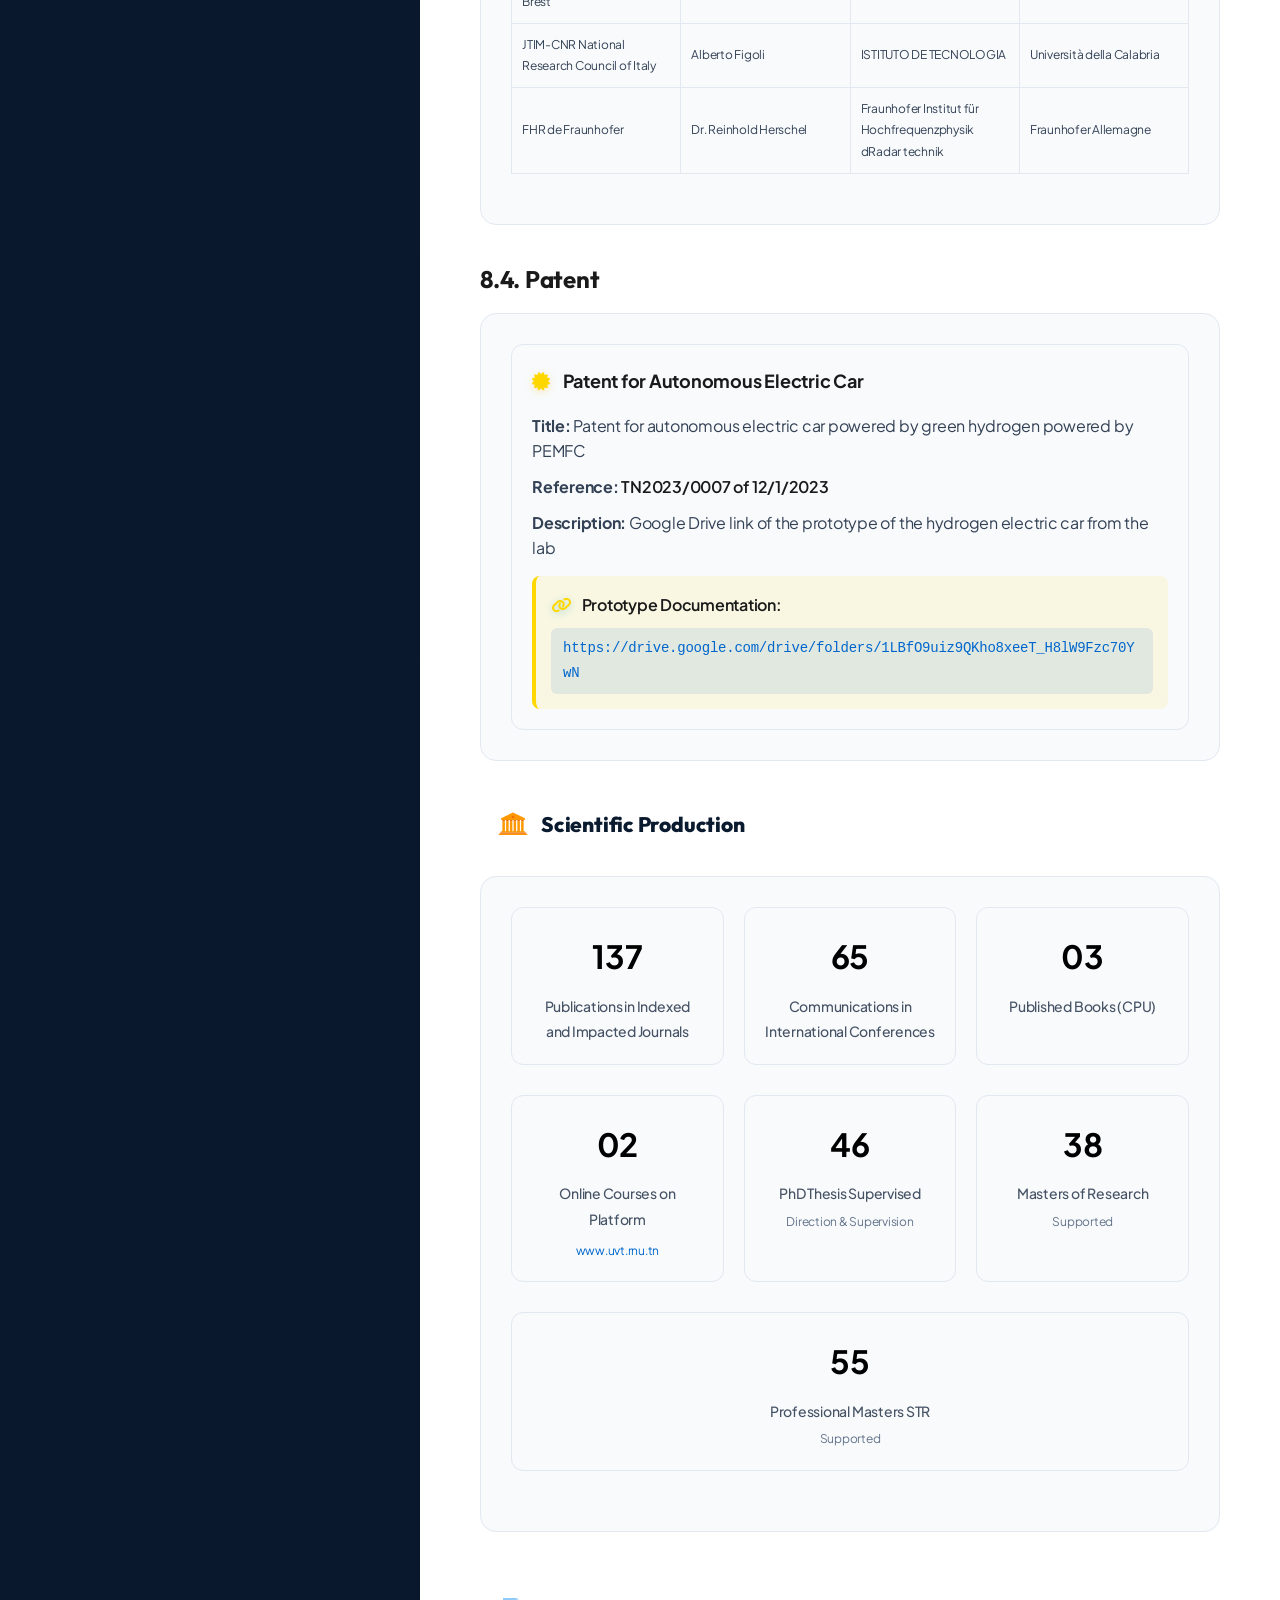
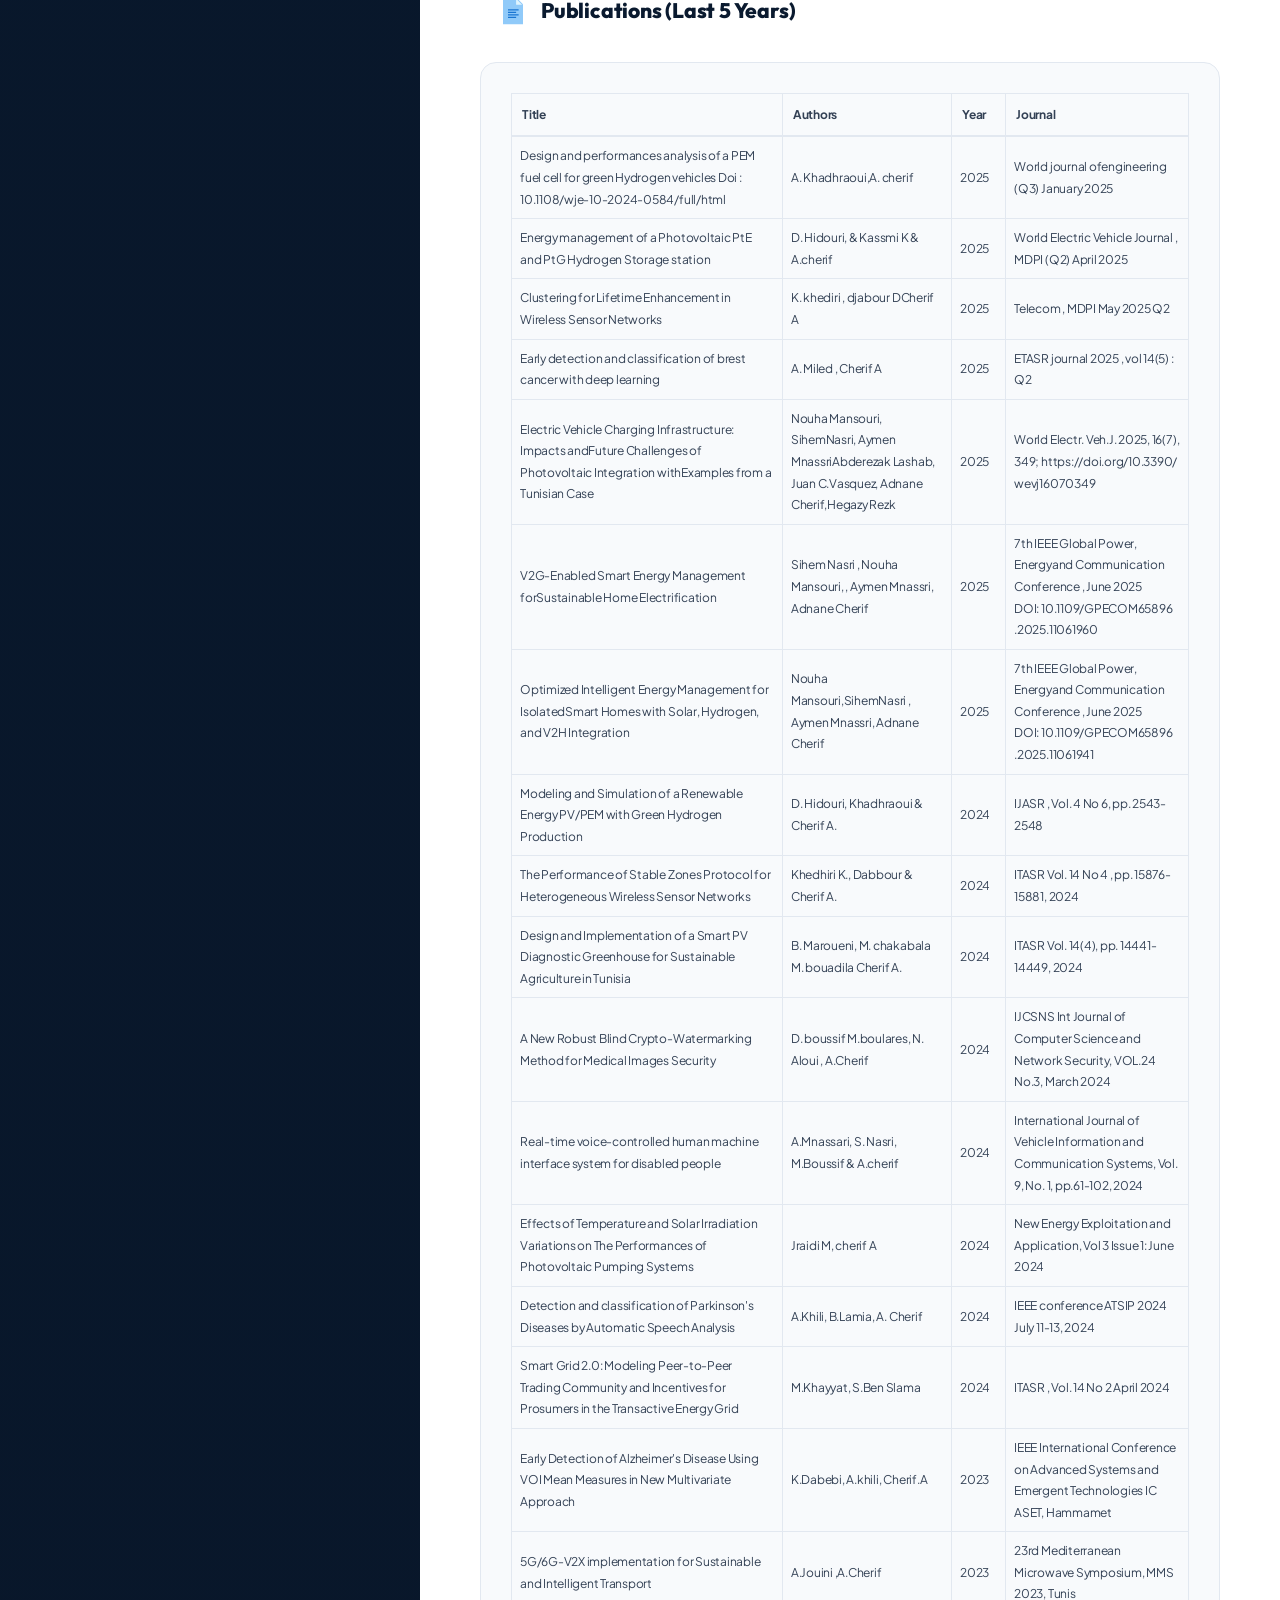
==== commit d1926e8d: "Accessibility: skip link, hamburger aria, inert on hidden mobile menu" ====
--- a/index.html
+++ b/index.html
@@ -18,6 +18,63 @@
     <meta name="twitter:card" content="summary_large_image">
     <meta name="twitter:title" content="Prof. Dr. Eng. CHERIF Adnane - Professional CV">
     <meta name="twitter:description" content="Distinguished Professor and Research Director. 35+ years in Electrical Engineering, Renewable Energy, and E-Learning.">
+    <meta name="twitter:image" content="og-image.png">
+    <meta property="og:image" content="og-image.png">
+    <meta property="og:image:width" content="1200">
+    <meta property="og:image:height" content="630">
+    <meta property="og:image:alt" content="Prof. Dr. Eng. CHERIF Adnane - Senior Professor and Research Director at the University of Tunis El Manar">
+    <script type="application/ld+json">
+    {
+        "@context": "https://schema.org",
+        "@type": "Person",
+        "name": "CHERIF Adnane",
+        "honorificPrefix": "Prof. Dr. Eng.",
+        "jobTitle": "Senior Professor & Research Director",
+        "worksFor": {
+            "@type": "CollegeOrUniversity",
+            "name": "University of Tunis El Manar",
+            "subOrganization": {
+                "@type": "CollegeOrUniversity",
+                "name": "Faculty of Sciences of Tunis (FST)"
+            }
+        },
+        "affiliation": {
+            "@type": "Organization",
+            "name": "ATSEE Research Laboratory",
+            "description": "Director"
+        },
+        "url": "https://adnenee.github.io/cvadnen/",
+        "image": "https://adnenee.github.io/cvadnen/og-image.png",
+        "description": "Distinguished Professor and Research Director with 35+ years of expertise in Electrical and Communications Engineering, Renewable Energy Systems, and E-Learning.",
+        "knowsAbout": [
+            "Electrical Engineering",
+            "Renewable Energy Systems",
+            "Solar Energy",
+            "Wind Energy",
+            "Hybrid Power Systems",
+            "Photovoltaic Systems",
+            "Smart Grid",
+            "Hydrogen Energy",
+            "E-Learning",
+            "Engineering Education",
+            "Program Accreditation"
+        ],
+        "alumniOf": [
+            {"@type": "CollegeOrUniversity", "name": "ENIT - National School of Engineers of Tunis"},
+            {"@type": "CollegeOrUniversity", "name": "University of Tunis Manar"}
+        ],
+        "hasCredential": [
+            {"@type": "EducationalOccupationalCredential", "name": "HDR (Habilitation à Diriger des Recherches)", "credentialCategory": "degree"},
+            {"@type": "EducationalOccupationalCredential", "name": "PhD in Electrical Engineering", "credentialCategory": "degree"},
+            {"@type": "EducationalOccupationalCredential", "name": "Engineering Diploma", "credentialCategory": "degree"}
+        ],
+        "sameAs": [
+            "https://orcid.org/0000-0003-2116-5763",
+            "https://www.researchgate.net/profile/Cherif-Adnane",
+            "https://www.linkedin.com/in/atssee-fst-utm-tunisia"
+        ]
+    }
+    </script>
     <link rel="preconnect" href="https://fonts.googleapis.com">
     <link rel="preconnect" href="https://fonts.gstatic.com" crossorigin>
     <link href="https://fonts.googleapis.com/css2?family=Outfit:wght@300;400;500;600;700;800&family=Plus+Jakarta+Sans:wght@300;400;500;600;700;800&family=Playfair+Display:ital,wght@0,400;0,500;0,600;0,700;1,400&display=swap" rel="stylesheet">
@@ -3416,6 +3473,7 @@
 </style></head>
 
 <body id="top">
+    <a href="#main" class="skip-link">Skip to main content</a>
     <!-- Navigation Menu -->
     <nav class="nav-menu">
         <div class="nav-container">
@@ -3435,13 +3493,13 @@
                     <a href="https://tn.linkedin.com/in/adnane-cherif-943026209" target="_blank" class="social-button linkedin" title="LinkedIn Profile"><i class="fab fa-linkedin-in"></i></a>
                     <a href="https://www.researchgate.net/profile/Chrif-Adnen" target="_blank" class="social-button researchgate" title="ResearchGate Profile"><i class="fab fa-researchgate"></i></a>
                     <a href="mailto:Adnen2fr@yahoo.fr" class="social-button email" title="Send Email"><i class="fas fa-envelope"></i></a>
-                </div><button class="nav-toggle" id="navToggle" onclick="toggleMobileMenu()">
+                </div><button class="nav-toggle" id="navToggle" onclick="toggleMobileMenu()" aria-label="Open navigation menu" aria-expanded="false" aria-controls="mobileMenu">
                 <i class="fas fa-bars"></i>
             </button>
         </div>
 
         <!-- Mobile menu dropdown - separate element -->
-        <div id="mobileMenu">
+        <div id="mobileMenu" inert>
             <div class="mobile-links-container">
                 <a href="#experience" onclick="closeMobileMenu()">Experience</a>
                 <a href="#education" onclick="closeMobileMenu()">Education</a>
@@ -3459,7 +3517,7 @@
         <div class="scroll-progress" id="scrollProgress"></div>
     </div>
 
-    <div class="cv-wrapper">
+    <div class="cv-wrapper" id="main" tabindex="-1">
         <div class="cv-container">
             <!-- Sidebar -->
             <div class="sidebar">
@@ -6649,14 +6707,21 @@
             const mobileMenu = document.getElementById('mobileMenu');
             const navToggle = document.getElementById('navToggle');
             const icon = navToggle.querySelector('i');
-            
+
+            const willOpen = !mobileMenu.classList.contains('active');
             mobileMenu.classList.toggle('active');
-            
-            if (mobileMenu.classList.contains('active')) {
+
+            if (willOpen) {
                 icon.className = 'fas fa-times';
+                navToggle.setAttribute('aria-expanded', 'true');
+                navToggle.setAttribute('aria-label', 'Close navigation menu');
+                mobileMenu.removeAttribute('inert');
                 document.body.style.overflow = 'hidden';
             } else {
                 icon.className = 'fas fa-bars';
+                navToggle.setAttribute('aria-expanded', 'false');
+                navToggle.setAttribute('aria-label', 'Open navigation menu');
+                mobileMenu.setAttribute('inert', '');
                 document.body.style.overflow = '';
             }
         }
@@ -6664,13 +6729,16 @@
         function closeMobileMenu() {
             const mobileMenu = document.getElementById('mobileMenu');
             const navToggle = document.getElementById('navToggle');
-            
+
             if (mobileMenu.classList.contains('active')) {
                 mobileMenu.classList.remove('active');
                 if (navToggle) {
                     const icon = navToggle.querySelector('i');
                     icon.className = 'fas fa-bars';
+                    navToggle.setAttribute('aria-expanded', 'false');
+                    navToggle.setAttribute('aria-label', 'Open navigation menu');
                 }
+                mobileMenu.setAttribute('inert', '');
                 document.body.style.overflow = '';
             }
         }
@@ -7265,6 +7333,40 @@
   .cv-container{ box-shadow:none !important; }
 }
 </style>
+<style id="cv-a11y">
+/* ============================================================
+   ACCESSIBILITY
+   - Skip-to-main link (visible on focus only)
+   - Hidden mobile menu is removed from tab order via [inert]
+   ============================================================ */
+.skip-link{
+  position:absolute !important;
+  left:-9999px !important;
+  top:auto !important;
+  width:1px !important;
+  height:1px !important;
+  overflow:hidden !important;
+  z-index:-1 !important;
+}
+.skip-link:focus{
+  left:12px !important;
+  top:12px !important;
+  width:auto !important;
+  height:auto !important;
+  overflow:visible !important;
+  padding:10px 18px !important;
+  background:#4ea3d9 !important;
+  color:#fff !important;
+  font-weight:700 !important;
+  font-size:14px !important;
+  border-radius:6px !important;
+  text-decoration:none !important;
+  z-index:10000 !important;
+  outline:2px solid #fff !important;
+  outline-offset:2px !important;
+}
+</style>
+
 <style id="cv-enhancements">
 /* ============================================================
    TARGETED ENHANCEMENTS — stat cards (sidebar) + language
